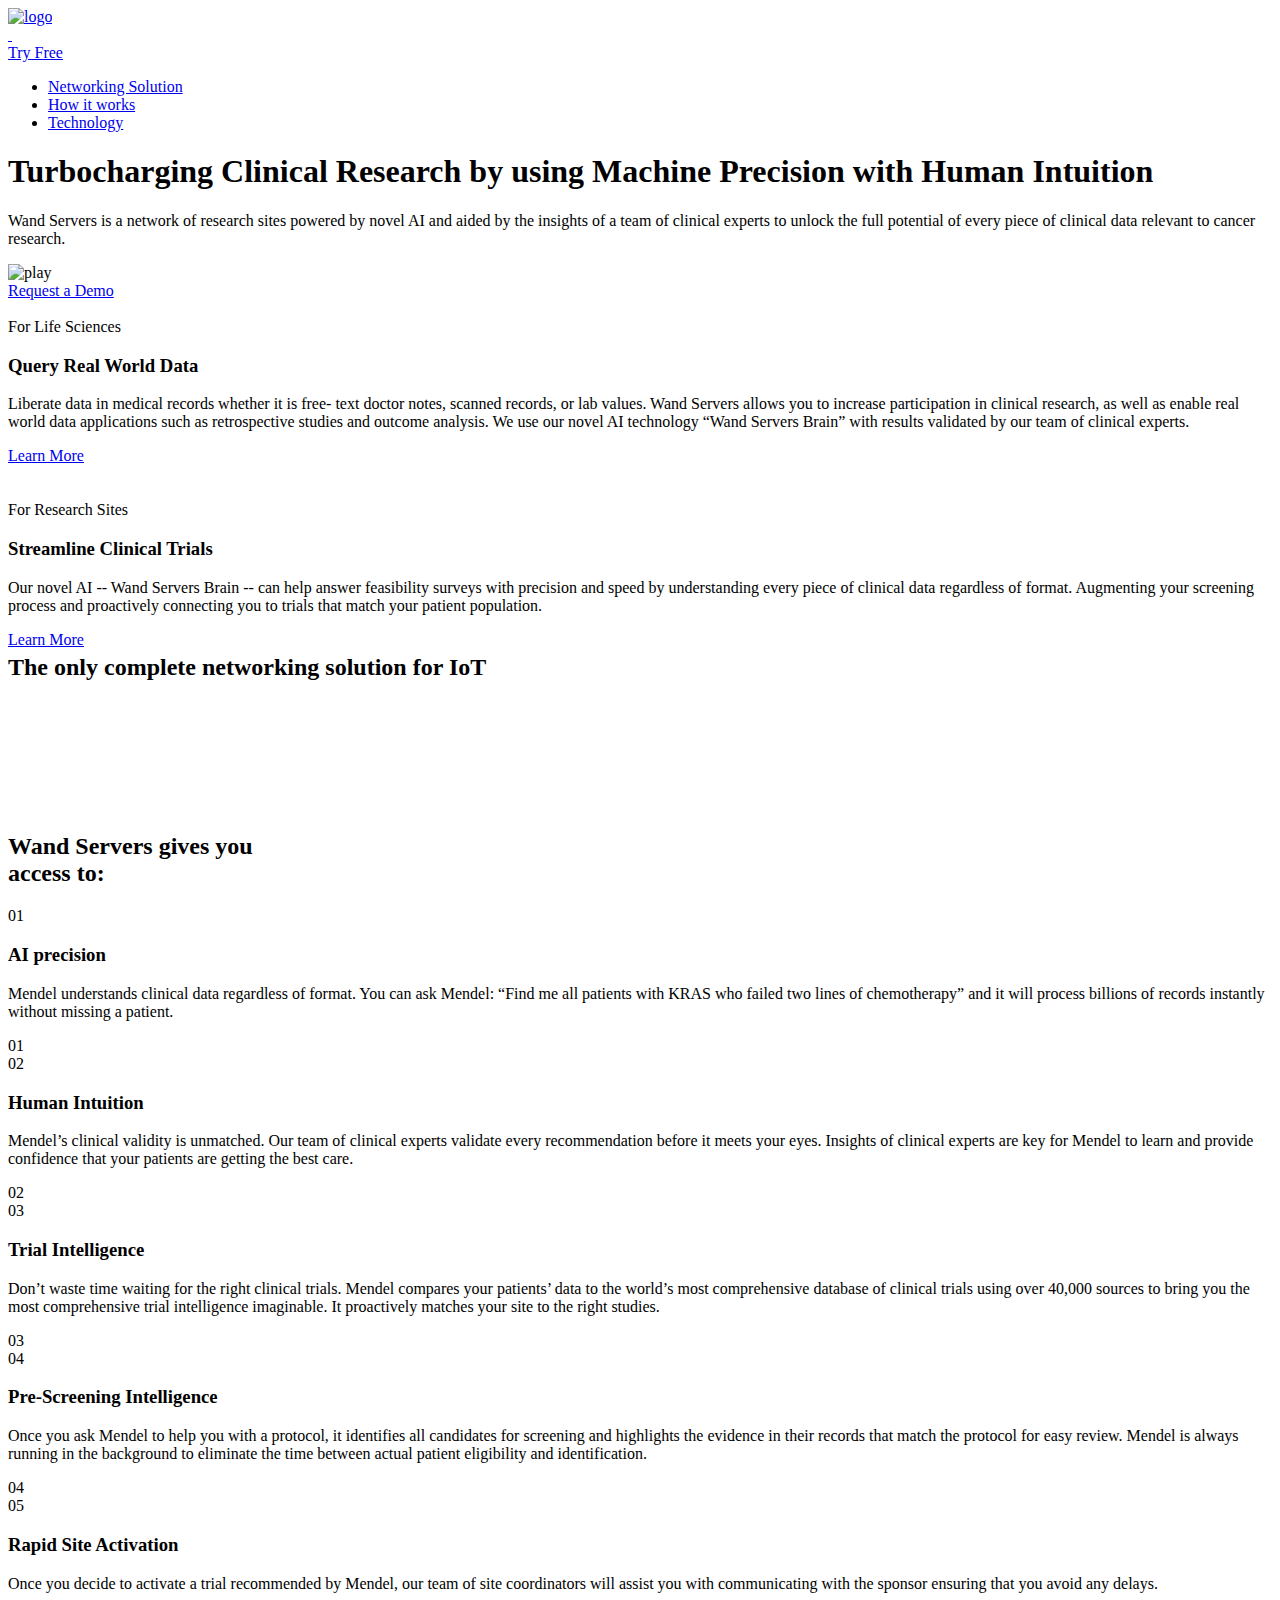
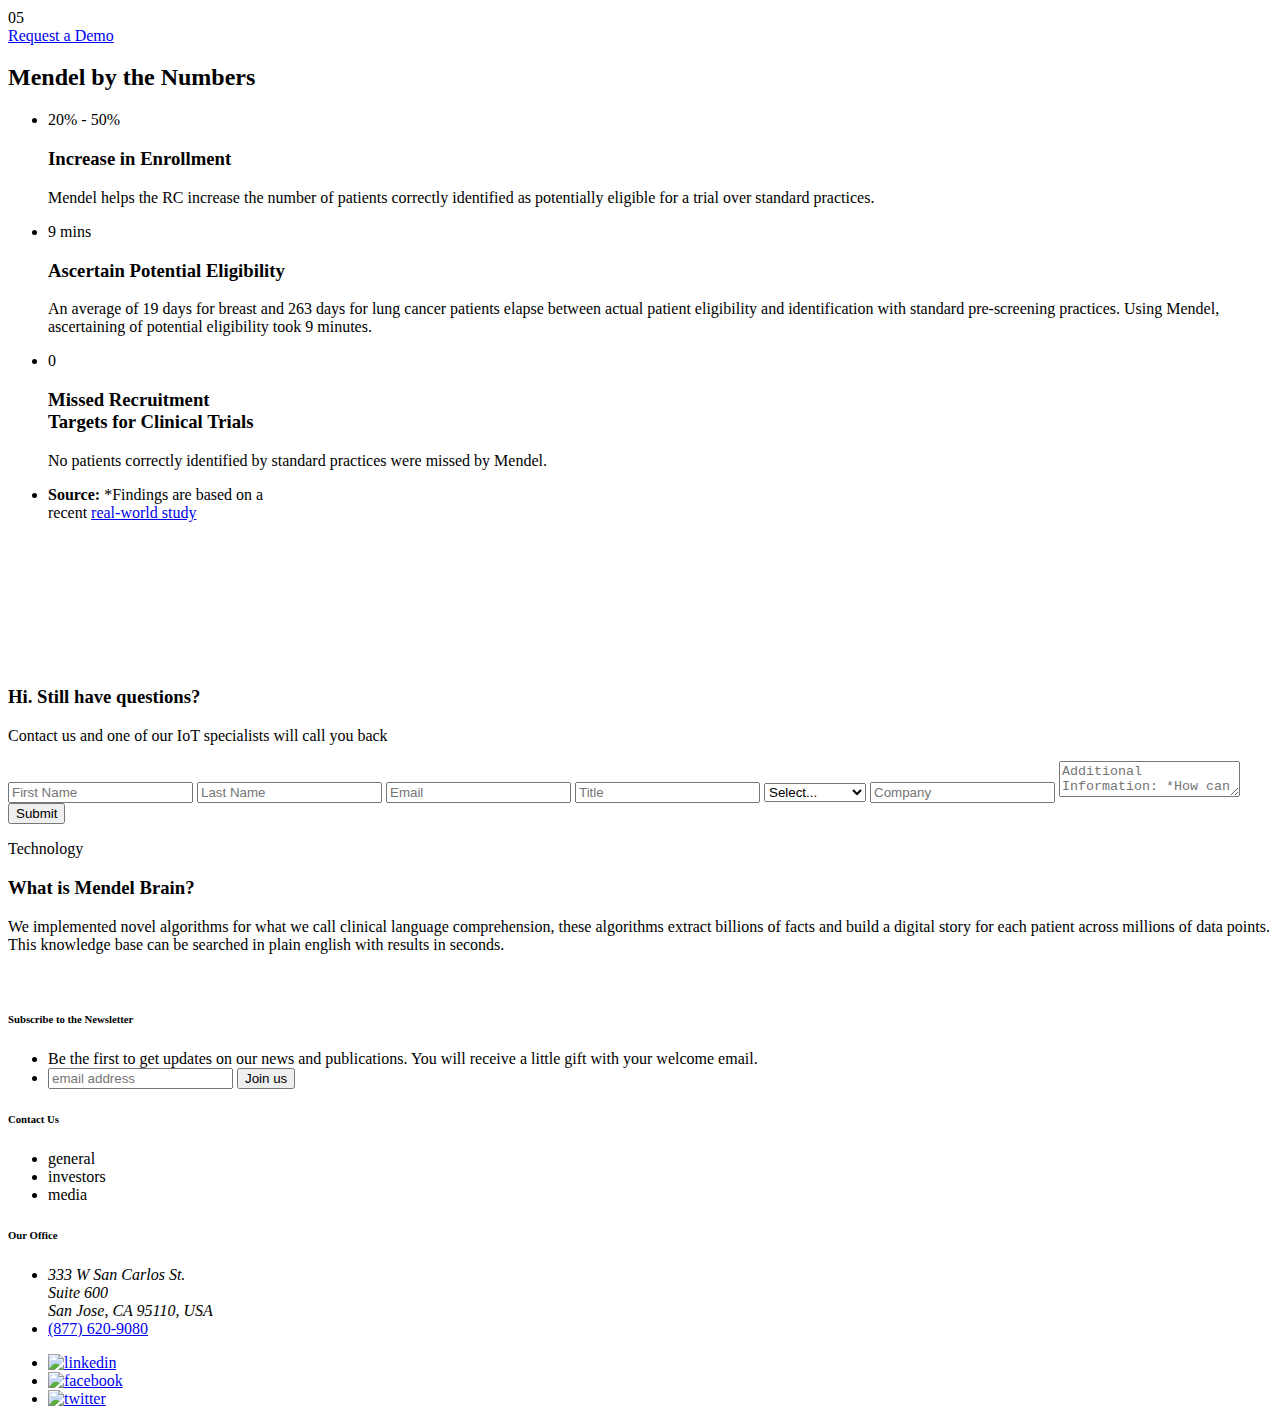
==== public/index.html @ 778eaff3 "add middle banner section:" ====
<!DOCTYPE html>
<html lang="en">

<head>
    <meta charset="utf-8" />
    <title>Wand Servers</title>
    <meta name="description" content="Wand Servers" />

    <meta name="twitter:card" content="Wand Servers">
    <meta name="twitter:title" content="Wand Servers">
    <meta name="twitter:description" content="Short Wand Servers desc">
    <meta name="twitter:image" content="assets/images/logo.png">

    <meta property="og:title" content="Wand Servers" />
    <meta property="og:url" content="index.html" />
    <meta property="og:image" content="assets/images/logo.png" />
    <meta property="og:description" content="Short Wand Servers desc" />
    <meta property="og:site_name" content="Wand Servers" />
    <link rel="shortcut icon" type="image/x-icon" href="logo.png" />
    <meta name="viewport" content="width=device-width, initial-scale=1" />
    <link
        href="https://fonts.googleapis.com/css?family=Barlow+Condensed:500|Barlow+Semi+Condensed:200,200i,400,800,800i|Barlow:100,200,200i,400,500,600,700,700i,900|Roboto+Mono:300,500,700"
        rel="stylesheet">
    <link rel="stylesheet" href="https://cdnjs.cloudflare.com/ajax/libs/fancybox/3.3.5/jquery.fancybox.min.css" />
    <link rel="stylesheet" type="text/css" href="assets/css/main.css" media="screen" />

</head>

<body>
    <div id="wrapper">

        <header class="header sticky-mobile">
            <div class="container clearfix">
                <a href="index.html" class="logo"> <img src="assets/images/logo.png" alt="logo" /> </a>
                <nav class="navigation">
                    <a href="javascript:;" class="menu-toggler"><i class="icon-toggler">&nbsp;</i></a>
                    <div class="join-wrap">
                        <a href="#contact" class="join-btn">Try Free</a>
                    </div>
                    <ul class="menu">
                        <li class="submenu">
                            <a href="#networking">Networking Solution</a>
                        </li>
                        <li>
                            <a href="#howitworks">How it works</a>
                        </li>
                        <li>
                            <a href="#technology">Technology</a>
                        </li>
                    </ul>
                </nav>
            </div>
        </header>


        <div class="content">

            <section class="banner">
                <div class="container">
                    <h1 class="hero-text">Turbocharging Clinical Research by using <strong>Machine Precision</strong>
                        with
                        <span>Human Intuition</span>
                    </h1>
                    <p>
                        Wand Servers is a network of research sites powered by novel AI and
                        aided by the insights of a team of clinical experts to unlock the full potential of every
                        piece of clinical data relevant to cancer research.
                    </p>
                    <div class="play-btn">
                        <div data-fancybox href="https://www.youtube.com/watch?v=o2cW7lWtp6w" class="play-rip"
                            data-filename="assets/js/jk.json">
                            <div class="file_preview_overlay show overlay_white">
                                <div id="show_preview_here" class="temp_preview">
                                    <img src="assets/images/play1.svg" alt="play" class="play-img" />
                                </div>
                            </div>
                        </div>
                        <div class="btn-wrap">

                            <link href="https://assets.calendly.com/assets/external/widget.css" rel="stylesheet">
                            <script src="https://assets.calendly.com/assets/external/widget.js"
                                type="44cb1e7f4cbbc1f695d0b8cc-text/javascript"></script>
                            <a href="#"
                                onclick="if (!window.__cfRLUnblockHandlers) return false; Calendly.showPopupWidget('https://calendly.com/salesWand Servers/60min');return false;"
                                class="btn-primary" data-cf-modified-44cb1e7f4cbbc1f695d0b8cc-="">Request a Demo</a>


                        </div>
                    </div>
                </div>
            </section>







            <section class="exchange">
                <div class="container">

                    <div class="exchange-row">
                        <div class="macbook">
                            <img class="show-desktop" src="assets/images/mac-lg.png" alt="" />
                            <img class="hide-desktop" src="assets/images/mac-mb.png" alt="" />









                        </div>
                        <div class="exchange-info">
                            <span class="tiny-heading">For Life Sciences</span>
                            <h3>Query Real World Data</h3>
                            <p>
                                Liberate data in medical records whether it is free-
                                text doctor notes, scanned records, or lab values.
                                Wand Servers allows you to increase participation in clinical
                                research, as well as enable real world data applications
                                such as retrospective studies and outcome analysis. We
                                use our novel AI technology “Wand Servers Brain” with
                                results validated by our team of clinical experts.
                            </p>
                            <div class="btn-wrap">
                                <a class="btn-primary" href="life_sciences.html">Learn More</a>
                            </div>
                        </div>
                    </div>
                    <div class="exchange-reverse">
                        <div class="macbook">
                            <img src="assets/images/mac-lg2.png" alt="" />
                            <div class="graph-wrap">
                                <img src="assets/images/graph-img.png" alt="" />
                            </div>
                        </div>
                        <div class="exchange-info">
                            <span class="tiny-heading">For Research Sites</span>
                            <h3>Streamline Clinical Trials</h3>
                            <p>
                                Our novel AI -- Wand Servers Brain -- can help answer feasibility
                                surveys with precision and speed by understanding every
                                piece of clinical data regardless of format. Augmenting
                                your screening process and proactively connecting you to trials
                                that match your patient population.
                            </p>
                            <div class="btn-wrap">
                                <a class="btn-primary" href="sites.html">Learn More</a>
                            </div>
                        </div>
                    </div>
                </div>
            </section>

            <section class="network-sec" style="margin-top: -15px;">
                <div class="container">
                    <h2>The only <strong>complete networking solution</strong> for IoT</h2>
                </div>
            </section>

            <section id="networking" class="mendal-analysis" style="padding-top: 113px;">
                <div class="container">
                    <h2><strong>Wand Servers</strong> gives you
                        <br />
                        access to:</h2>
                    <div class="analysis-row">
                        <div class="analysis-text">
                            <span class="tiny-heading">01</span>
                            <h3>AI precision</h3>
                            <p>
                                Mendel understands clinical data regardless of format.
                                You can ask Mendel: “Find me all patients with KRAS who
                                failed two lines of chemotherapy” and it will process billions of
                                records instantly without missing a patient.
                            </p>
                        </div>
                        <div class="analysis-img">
                            <span class="analysis-count">01</span>
                            <img src="assets/images/real-data.png" alt="" />

                        </div>
                    </div>
                    <div class="analysis-reverse">
                        <div class="analysis-text">
                            <span class="tiny-heading">02</span>
                            <h3>Human Intuition</h3>
                            <p>
                                Mendel’s clinical validity is unmatched. Our team
                                of clinical experts validate every recommendation before
                                it meets your eyes. Insights of clinical experts are key for
                                Mendel to learn and provide confidence that your
                                patients are getting the best care.
                            </p>
                        </div>
                        <div class="analysis-img">
                            <span class="analysis-count">02</span>
                            <img src="assets/images/site.png" alt="" />

                        </div>
                    </div>
                    <div class="analysis-info">
                        <div class="analysis-text">
                            <span class="tiny-heading">03</span>
                            <h3>Trial Intelligence</h3>
                            <p>
                                Don’t waste time waiting for the right clinical trials.
                                Mendel compares your patients’ data to the world’s most
                                comprehensive database of clinical trials using over 40,000
                                sources to bring you the most comprehensive trial intelligence
                                imaginable. It proactively matches your site to the right studies.
                            </p>
                        </div>
                        <div class="analysis-img">
                            <span class="analysis-count">03</span>
                            <img src="assets/images/bulb.png" alt="" />
                        </div>
                    </div>
                    <div class="analysis-patients">
                        <div class="analysis-text">
                            <span class="tiny-heading">04</span>
                            <h3>Pre-Screening Intelligence</h3>
                            <p>
                                Once you ask Mendel to help you with a protocol, it
                                identifies all candidates for screening and highlights
                                the evidence in their records that match the protocol for
                                easy review. Mendel is always running in the background
                                to eliminate the time between actual patient
                                eligibility and identification.
                            </p>
                        </div>
                        <div class="analysis-img">
                            <span class="analysis-count">04</span>
                            <img src="assets/images/eye.png" alt="" />
                        </div>
                    </div>
                    <div class="analysis-activation">
                        <div class="analysis-text">
                            <span class="tiny-heading">05</span>
                            <h3>Rapid Site Activation</h3>
                            <p>
                                Once you decide to activate a trial recommended by
                                Mendel, our team of site coordinators will assist
                                you with communicating with the sponsor ensuring
                                that you avoid any delays.
                            </p>
                        </div>
                        <div class="analysis-img">
                            <span class="analysis-count">05</span>
                            <img src="assets/images/key.png" alt="" />
                        </div>
                    </div>
                    <div class="btn-wrap">

                        <link href="https://assets.calendly.com/assets/external/widget.css" rel="stylesheet">
                        <script src="https://assets.calendly.com/assets/external/widget.js"
                            type="2dae17ff84f6c60053dab329-text/javascript"></script>
                        <a href="#"
                            onclick="if (!window.__cfRLUnblockHandlers) return false; Calendly.showPopupWidget('https://calendly.com/salesmendel/60min');return false;"
                            class="btn-primary" data-cf-modified-2dae17ff84f6c60053dab329-="">Request a Demo</a>


                    </div>
                </div>
            </section>


            <section id="howitworks" class="mendal-number">
                <div class="container">
                    <h2>Mendel by the <strong>Numbers</strong></h2>
                    <ul>
                        <li>
                            <span class="tiny-heading">20% - 50%</span>
                            <h3>Increase in Enrollment</h3>
                            <p>
                                Mendel helps the RC increase the number of patients
                                correctly identified as potentially eligible for a
                                trial over standard practices.
                            </p>
                        </li>
                        <li>
                            <span class="tiny-heading">9 mins</span>
                            <h3>Ascertain Potential Eligibility</h3>
                            <p>
                                An average of 19 days for breast and 263 days for
                                lung cancer patients elapse between actual patient
                                eligibility and identification with standard
                                pre-screening practices. Using Mendel, ascertaining
                                of potential eligibility took 9 minutes.
                            </p>
                        </li>
                        <li>
                            <span class="tiny-heading">0</span>
                            <h3>Missed Recruitment
                                <br />
                                Targets for Clinical Trials</h3>
                            <p>
                                No patients correctly identified by
                                standard practices were missed by Mendel.
                            </p>
                        </li>
                        <li>
                            <p>
                                <strong>Source: </strong> *Findings are based on a
                                <br />
                                recent
                                <a data-fancybox href="javascript:;" data-src="#salesForm" data-pop-type="rws">

                                    real-world study
                                </a>
                            </p>
                        </li>
                    </ul>
                </div>
            </section>


            <section id="contact" class="tell-more-form" style="padding-top: 130px;">
                <div class="arrow expand"></div>
                <div class="container">
                    <div class="col">
                        <h3>
                            Hi. Still have questions?
                        </h3>
                        <p>
                            Contact us and one of our IoT specialists will call you back
                        </p>
                    </div>
                    <div class="col">
                        <form id="letUsForm"
                            action="https://webto.salesforce.com/servlet/servlet.WebToLead?encoding=UTF-8"
                            method="POST">
                            <input type=hidden name="oid" value="00Df2000001NHUX" />
                            <input type="hidden" name="00Nf200000CgfpI" id="00Nf200000CgfpI" value="Inquiry" />
                            <input type="hidden" name="00Nf2000003DYIZ" id="00Nf2000003DYIZ" />
                            <input type="hidden" name="00Nf2000003DaaK" id="00Nf2000003DaaK" />

                            <input name="first_name" id="first_name" type="text" placeholder="First Name">
                            <input name="last_name" id="last_name" type="text" placeholder="Last Name">
                            <input name="email" id="email" type="let_email" placeholder="Email">
                            <input name="title" id="title" type="text" placeholder="Title" />

                            <select name="00Nf2000003DYIZ" id="00Nf2000003DYIZ">
                                <option value="" disabled="" selected="">
                                    Select...
                                </option>
                                <option value="Provider">
                                    Provider
                                </option>
                                <option value="Life Sciences">Life Sciences
                                </option>
                            </select>
                            <input id="company" name="company" type="text" placeholder="Company" />
                            <textarea id="00Nf2000003DmE1" name="00Nf2000003DmE1"
                                placeholder="Additional Information: *How can we help?"></textarea>
                            <input id="letMoreSubmit" type="submit" value="Submit">
                            <p id="let-form-messages"></p>
                        </form>
                    </div>
                </div>
            </section>


            <section id="technology" class="mendal-brain">
                <div class="container clearfix">
                    <div class="brain-intro">
                        <span class="tiny-heading">Technology</span>
                        <h3>What is Mendel Brain?</h3>
                        <p>
                            We implemented novel algorithms for what we call clinical language comprehension, these
                            algorithms extract billions of facts and build a digital story for each patient across
                            millions
                            of data points. This knowledge base can be searched in plain english with results in
                            seconds.
                        </p>
                    </div>
                    <div class="brain-img">
                        <figure>
                            <img src="assets/images/brain-lady.svg" alt="" />
                        </figure>

                    </div>
                </div>
            </section>


        </div>


        <footer id="footer" class="footer">


            <div class="footer-wrap">
                <div class="container">

                    <div class=" footer-content hcard">
                        <div class="footer-info">
                            <div class="news-wrap">
                                <h6>Subscribe to the Newsletter</h6>
                                <ul>
                                    <li>
                                        <span>
                                            Be the first to get updates on our news and publications.
                                            You will receive a little gift with your welcome email.
                                        </span>
                                    </li>
                                    <li>
                                        <form
                                            action="https://Wand Servers.us19.list-manage.com/subscribe/post?u=e7bfce27c58794de83f683dfb&amp;id=2130d02198"
                                            method="post" id="mc-embedded-subscribe-form"
                                            name="mc-embedded-subscribe-form" target="_blank" novalidate>
                                            <input type="email" value="" name="EMAIL" class="email" id="mce-EMAIL"
                                                placeholder="email address" required>

                                            <input type="hidden" name="b_e7bfce27c58794de83f683dfb_2130d02198"
                                                tabindex="-1" value="">
                                            <input type="submit" value="Join us" name="subscribe"
                                                id="mc-embedded-subscribe" class="button">
                                        </form>

                                    </li>
                                </ul>
                            </div>



                            <div class="contact-wrap">
                                <h6>Contact Us</h6>
                                <ul>
                                    <li>
                                        <span>general</span><a class="email" href="mailto:"></a>
                                    </li>
                                    <li>
                                        <span>investors</span><a class="email" href="mailto:"></a>
                                    </li>
                                    <li>
                                        <span>media</span><a class="email" href="mailto:"></a>
                                    </li>
                                </ul>
                            </div>
                        </div>

                        <div class="office-wrap">
                            <div class="office-cont">
                                <h6>Our Office</h6>
                                <ul>
                                    <li>
                                        <address class="adr">
                                            333 W San Carlos St.<br /> Suite 600
                                            <br />
                                            San Jose, CA 95110, USA
                                        </address>
                                    </li>
                                    <li>
                                        <a class="tel" href="tel:8776209080">(877) 620-9080</a>
                                    </li>
                                </ul>
                            </div>
                            <ul class="social-icons">
                                <li>
                                    <a target="_blank" href="https://www.linkedin.com/company/Wand Servers-health/">
                                        <img src="assets/images/linkedin.svg" alt="linkedin" />
                                    </a>
                                </li>
                                <li>
                                    <a target="_blank" href="https://www.facebook.com/Wand Serversai/">
                                        <img src="assets/images/fb.svg" alt="facebook" />
                                    </a>
                                </li>
                                <li>
                                    <a target="_blank" href="https://twitter.com/Wand Servers_ai_">
                                        <img src="assets/images/twitter.svg" alt="twitter" />
                                    </a>
                                </li>
                            </ul>
                        </div>
                    </div>
                </div>
            </div>
        </footer>

    </div>

    <script data-cfasync="false" src="cdn-cgi/scripts/5c5dd728/cloudflare-static/email-decode.min.js"></script>
    <script type="44cb1e7f4cbbc1f695d0b8cc-text/javascript">
        function setRadioVal() {
            if (document.getElementById('rdo1').checked) {
                document.getElementById('00Nf2000003DYIZ').value = document.getElementById('rdo1').value;
            } else if (document.getElementById('rdo2').checked) {
                document.getElementById('00Nf2000003DYIZ').value = document.getElementById('rdo2').value;
            }


            if (document.getElementById('rdo3').checked) {
                document.getElementById('00Nf2000003DaaK').value = document.getElementById('rdo3').value;
            } else if (document.getElementById('rdo4').checked) {
                document.getElementById('00Nf2000003DaaK').value = document.getElementById('rdo4').value;
            } else if (document.getElementById('rdo5').checked) {
                document.getElementById('00Nf2000003DaaK').value = document.getElementById('rdo5').value;
            } else if (document.getElementById('rdo6').checked) {
                document.getElementById('00Nf2000003DaaK').value = document.getElementById('rdo6').value;
            }
        }
        setRadioVal();
    </script>
    <script src="https://ajax.googleapis.com/ajax/libs/jquery/1.12.4/jquery.min.js"
        type="44cb1e7f4cbbc1f695d0b8cc-text/javascript"></script>
    <script src="assets/js/slick.min.js" type="44cb1e7f4cbbc1f695d0b8cc-text/javascript"></script>
    <script src="assets/js/lotto.js" type="44cb1e7f4cbbc1f695d0b8cc-text/javascript"></script>
    <script src="assets/js/ripple.js" type="44cb1e7f4cbbc1f695d0b8cc-text/javascript"></script>
    <script src="assets/js/sticky.js" type="44cb1e7f4cbbc1f695d0b8cc-text/javascript"></script>
    <script src="assets/js/site.js" type="44cb1e7f4cbbc1f695d0b8cc-text/javascript"></script>
    <script src="https://cdnjs.cloudflare.com/ajax/libs/fancybox/3.3.5/jquery.fancybox.min.js"
        type="44cb1e7f4cbbc1f695d0b8cc-text/javascript"></script>
    <script src="https://ajax.cloudflare.com/cdn-cgi/scripts/7089c43e/cloudflare-static/rocket-loader.min.js"
        data-cf-settings="44cb1e7f4cbbc1f695d0b8cc-|49" defer=""></script>
</body>


</html>
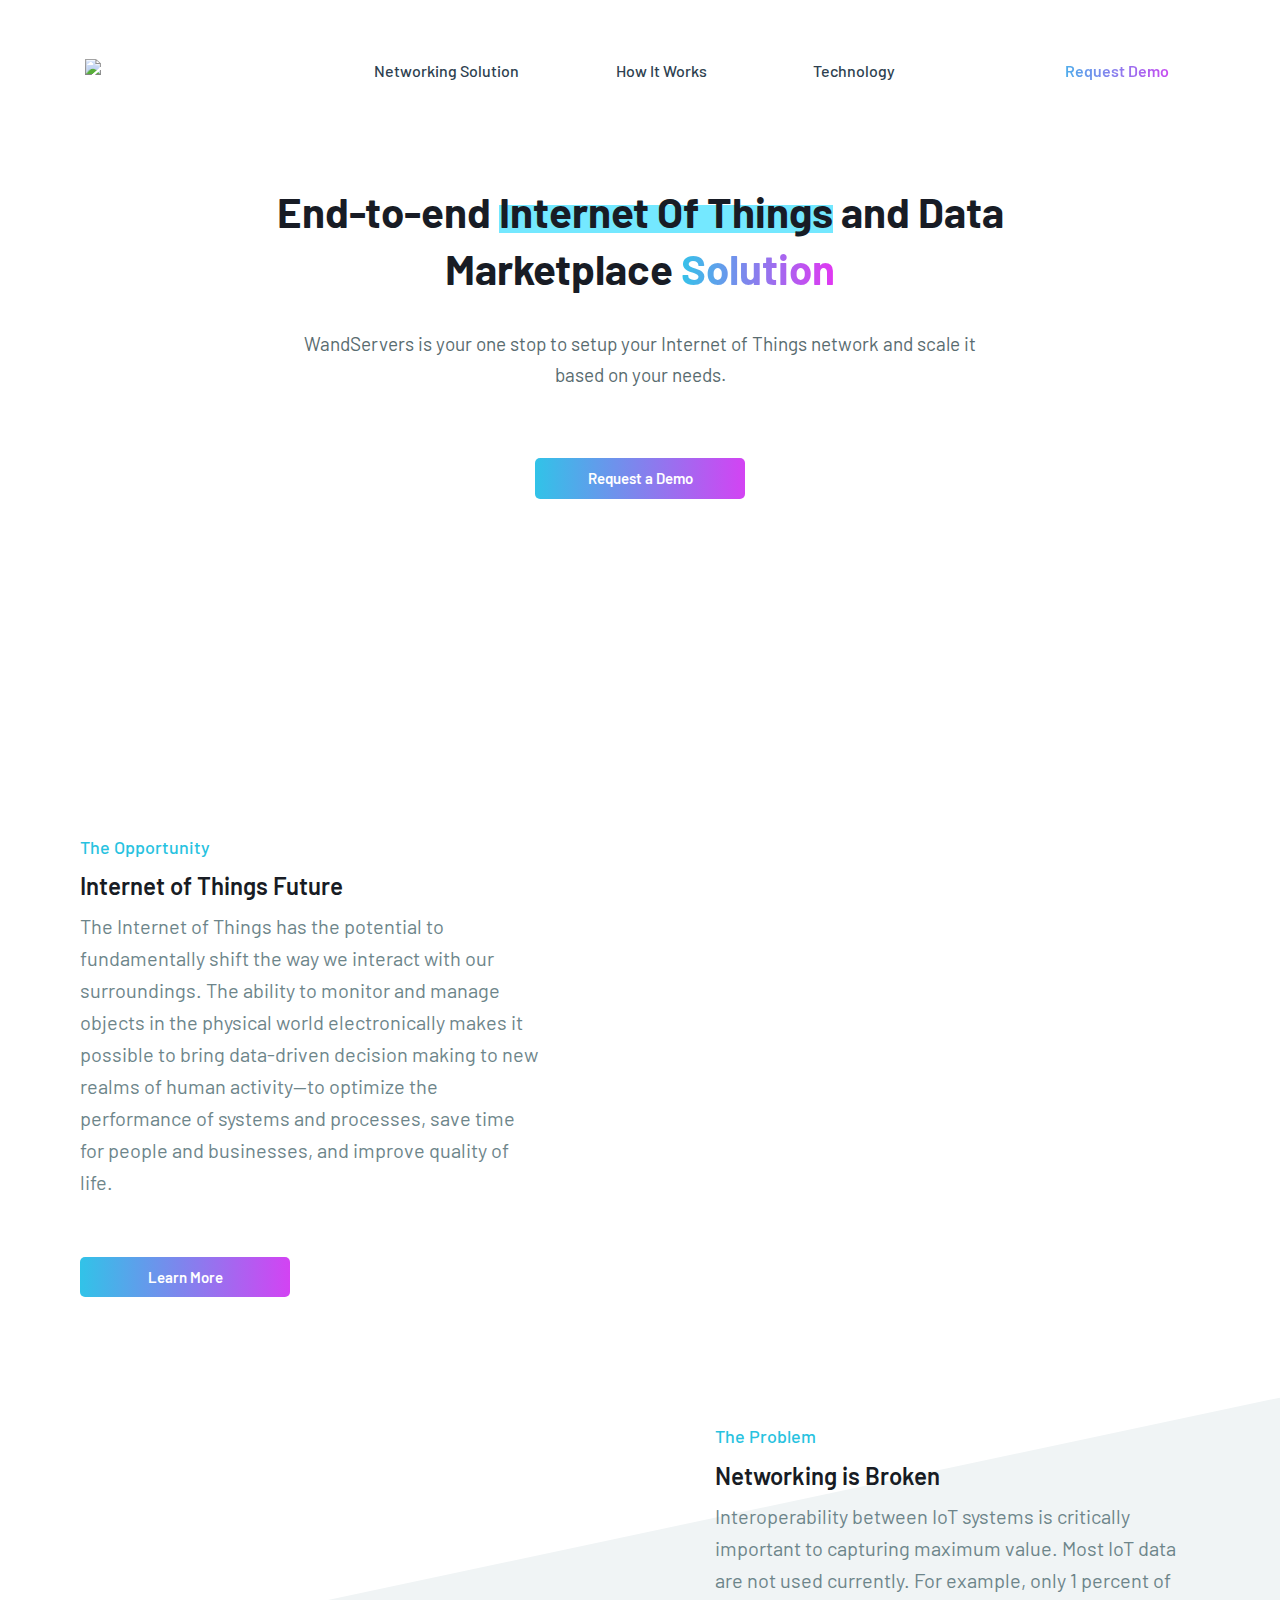
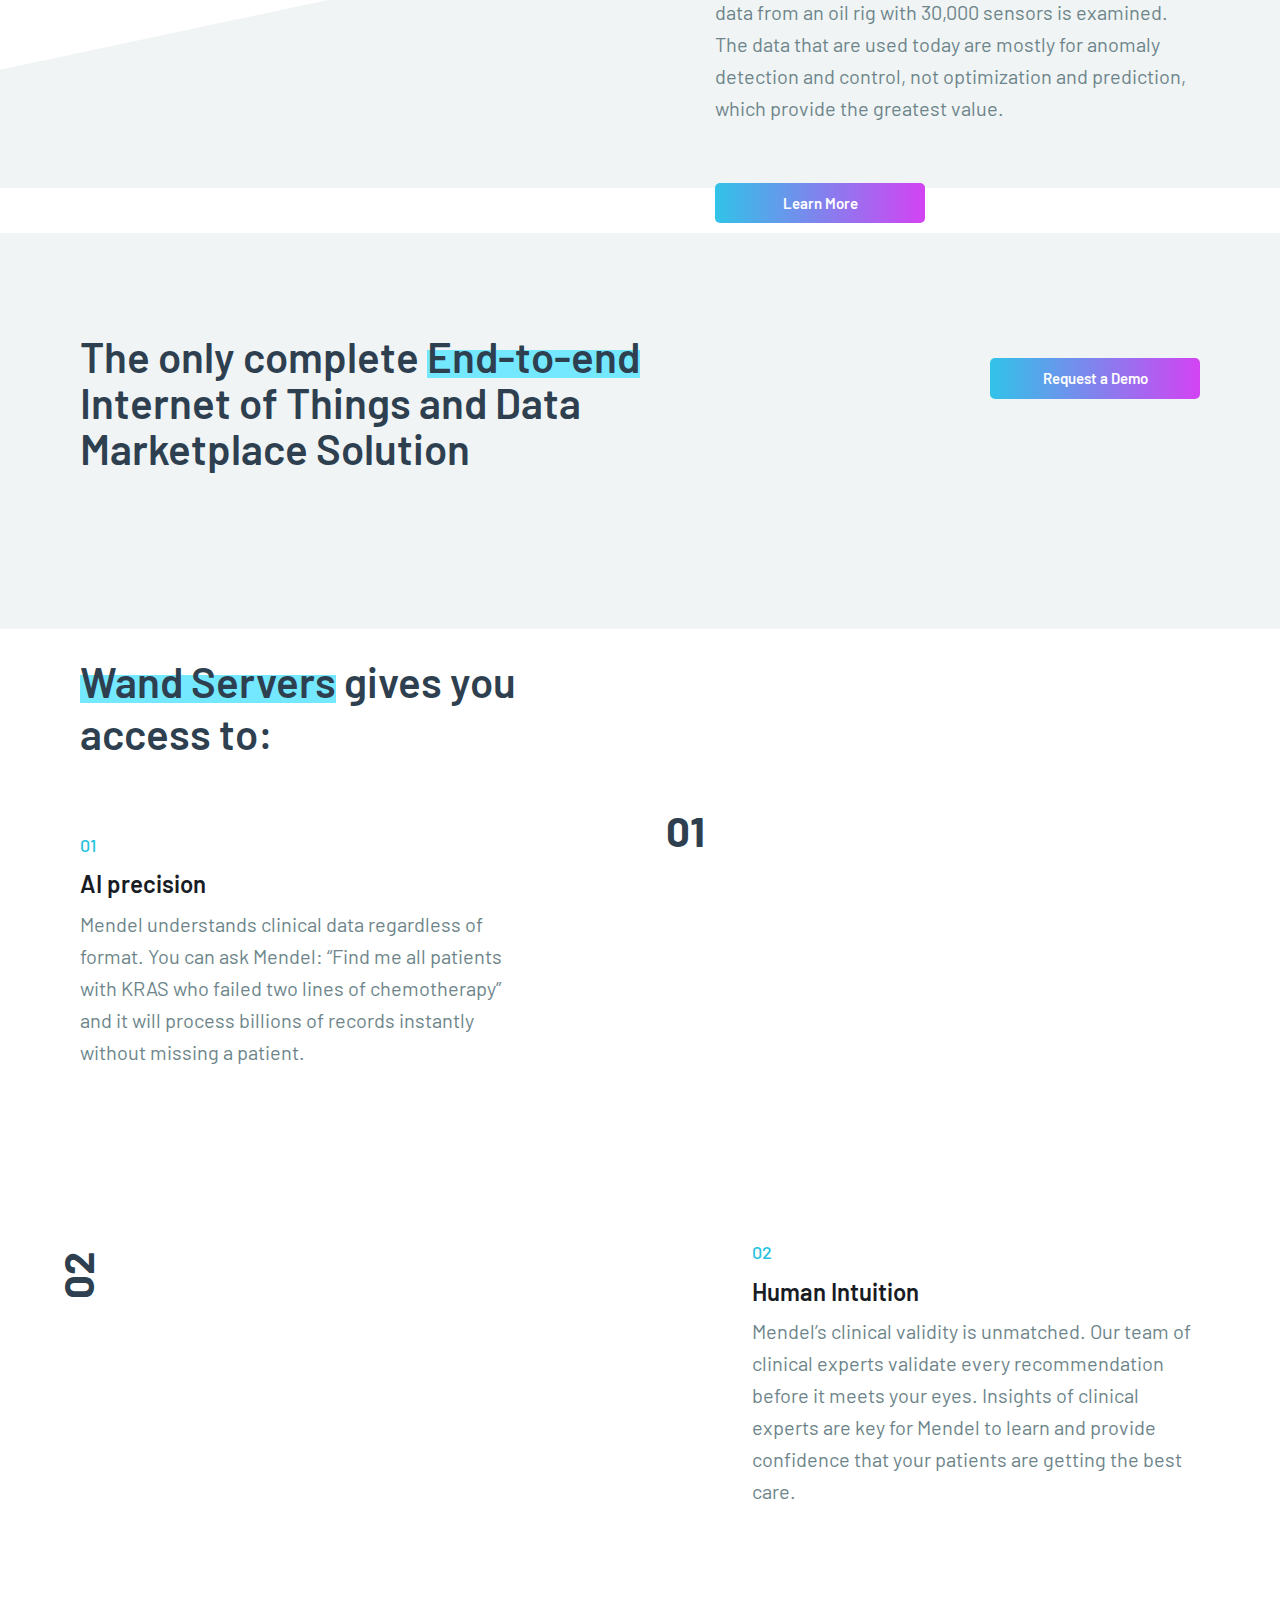
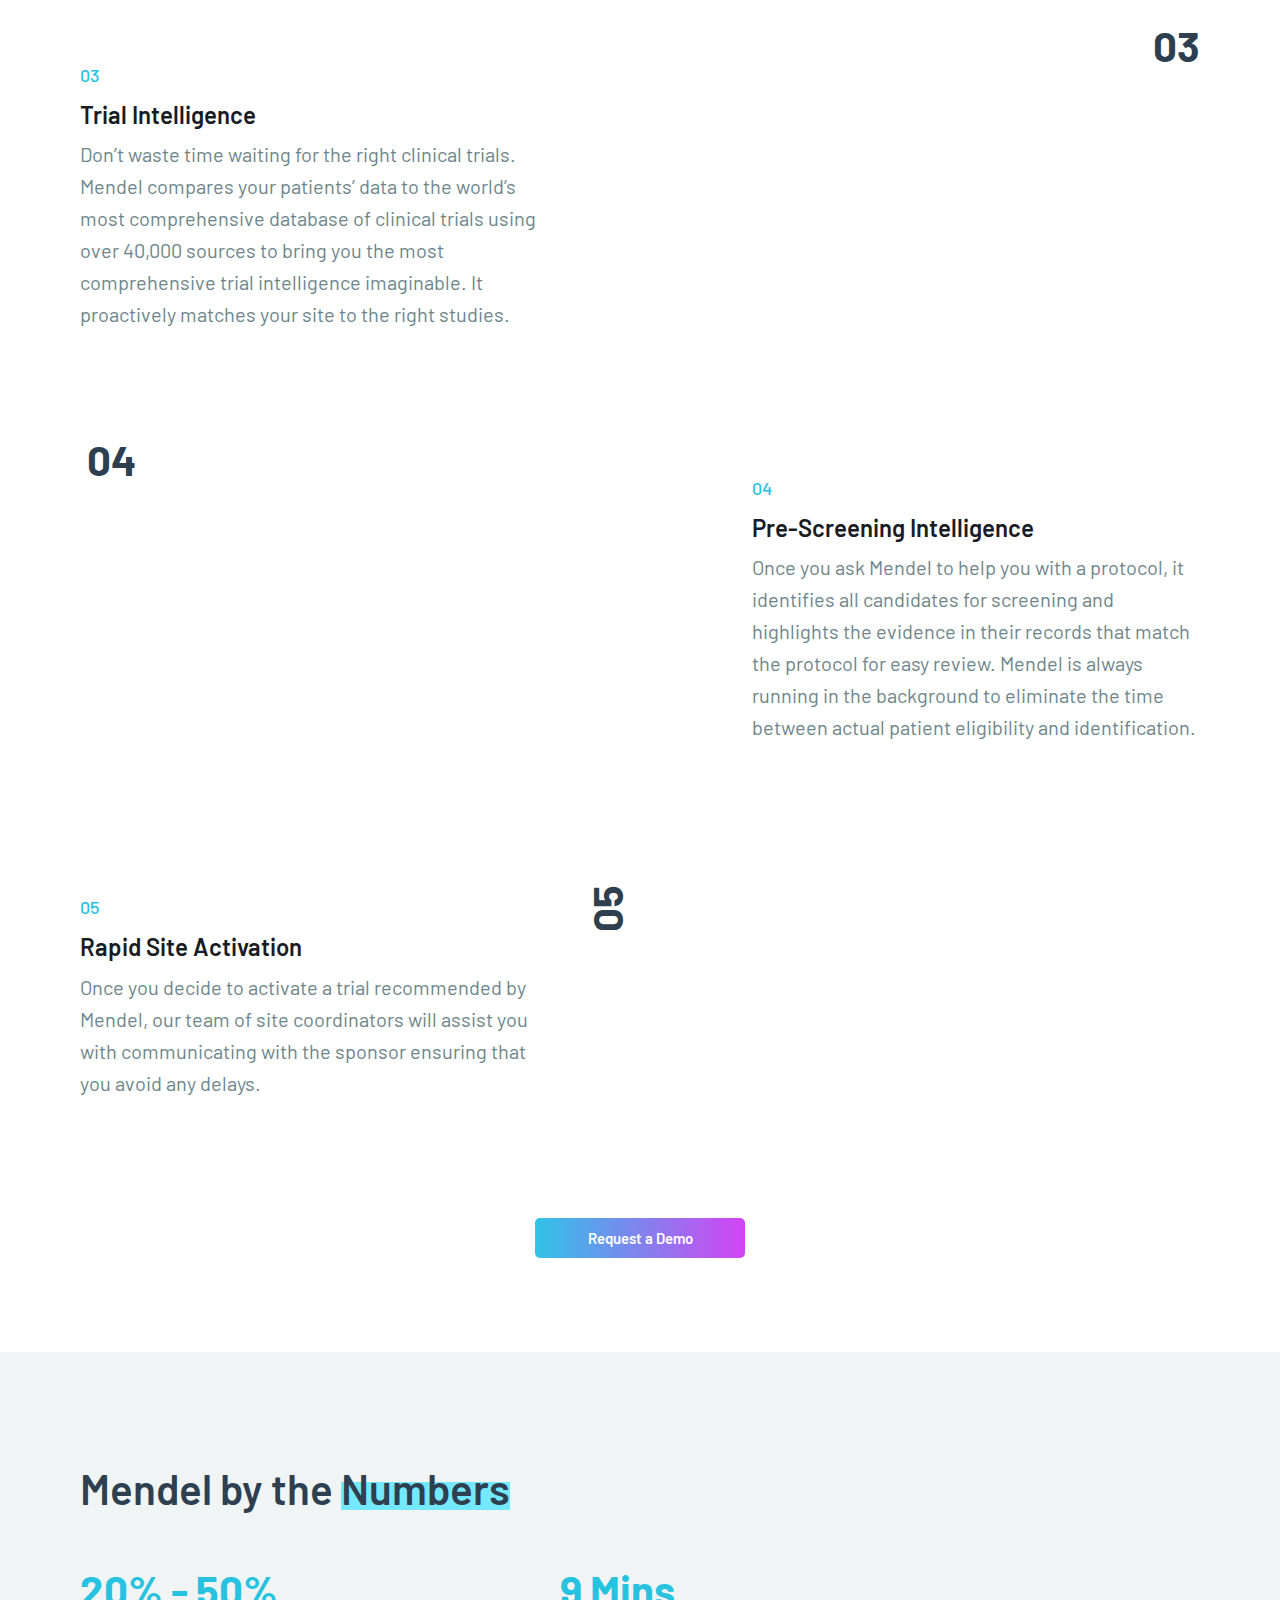
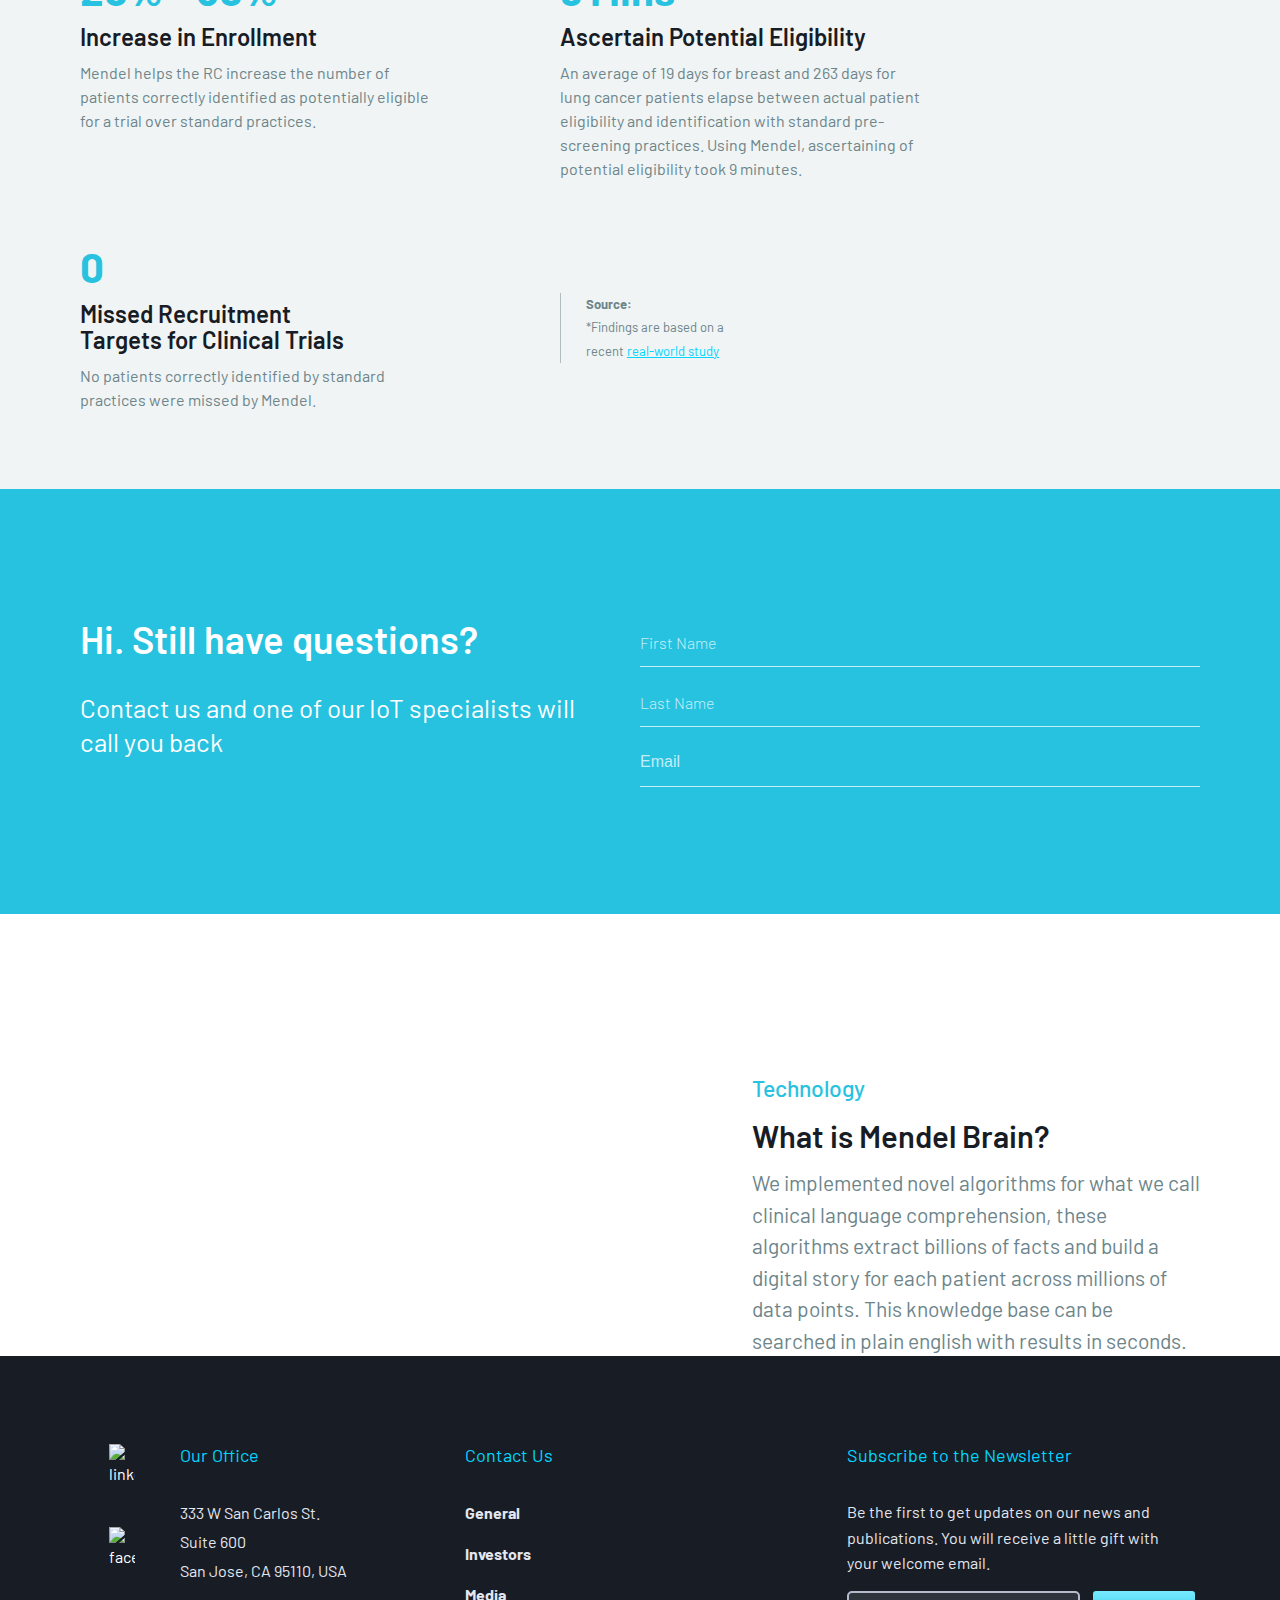
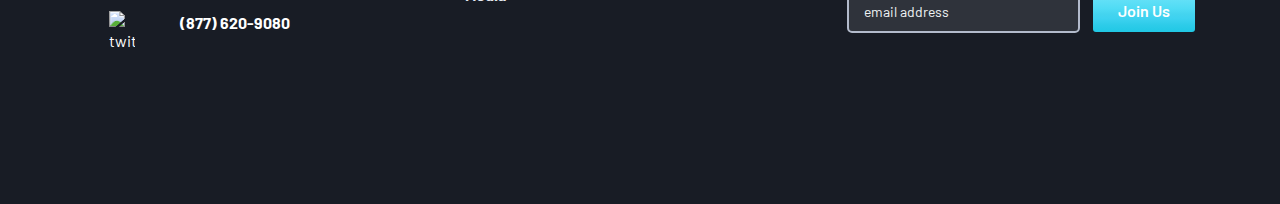
==== commit 89d0efc2: "add more content" ====
--- a/public/index.html
+++ b/public/index.html
@@ -35,7 +35,7 @@
                 <nav class="navigation">
                     <a href="javascript:;" class="menu-toggler"><i class="icon-toggler">&nbsp;</i></a>
                     <div class="join-wrap">
-                        <a href="#contact" class="join-btn">Try Free</a>
+                        <a href="#contact" class="join-btn">Request Demo</a>
                     </div>
                     <ul class="menu">
                         <li class="submenu">
@@ -57,43 +57,24 @@
 
             <section class="banner">
                 <div class="container">
-                    <h1 class="hero-text">Turbocharging Clinical Research by using <strong>Machine Precision</strong>
-                        with
-                        <span>Human Intuition</span>
+                    <h1 class="hero-text">
+                        End-to-end <strong>Internet of Things</strong> and Data Marketplace
+                        <span>Solution</span>
                     </h1>
                     <p>
-                        Wand Servers is a network of research sites powered by novel AI and
-                        aided by the insights of a team of clinical experts to unlock the full potential of every
-                        piece of clinical data relevant to cancer research.
+                        WandServers is your one stop to setup your Internet of Things network and scale it based on your
+                        needs.
                     </p>
                     <div class="play-btn">
-                        <div data-fancybox href="https://www.youtube.com/watch?v=o2cW7lWtp6w" class="play-rip"
-                            data-filename="assets/js/jk.json">
-                            <div class="file_preview_overlay show overlay_white">
-                                <div id="show_preview_here" class="temp_preview">
-                                    <img src="assets/images/play1.svg" alt="play" class="play-img" />
-                                </div>
-                            </div>
-                        </div>
                         <div class="btn-wrap">
 
-                            <link href="https://assets.calendly.com/assets/external/widget.css" rel="stylesheet">
-                            <script src="https://assets.calendly.com/assets/external/widget.js"
-                                type="44cb1e7f4cbbc1f695d0b8cc-text/javascript"></script>
-                            <a href="#"
-                                onclick="if (!window.__cfRLUnblockHandlers) return false; Calendly.showPopupWidget('https://calendly.com/salesWand Servers/60min');return false;"
-                                class="btn-primary" data-cf-modified-44cb1e7f4cbbc1f695d0b8cc-="">Request a Demo</a>
-
-
-                        </div>
-                    </div>
-                </div>
-            </section>
-
-
-
-
-
+                            <a href="#contact" class="btn-primary">Request a Demo</a>
+
+
+                        </div>
+                    </div>
+                </div>
+            </section>
 
 
             <section class="exchange">
@@ -104,60 +85,58 @@
                             <img class="show-desktop" src="assets/images/mac-lg.png" alt="" />
                             <img class="hide-desktop" src="assets/images/mac-mb.png" alt="" />
 
-
-
-
-
-
-
-
-
                         </div>
                         <div class="exchange-info">
-                            <span class="tiny-heading">For Life Sciences</span>
-                            <h3>Query Real World Data</h3>
-                            <p>
-                                Liberate data in medical records whether it is free-
-                                text doctor notes, scanned records, or lab values.
-                                Wand Servers allows you to increase participation in clinical
-                                research, as well as enable real world data applications
-                                such as retrospective studies and outcome analysis. We
-                                use our novel AI technology “Wand Servers Brain” with
-                                results validated by our team of clinical experts.
+                            <span class="tiny-heading">The Opportunity</span>
+                            <h3>Internet of Things Future</h3>
+                            <p>
+                                The Internet of Things has the potential to fundamentally shift the way we interact with
+                                our surroundings. The ability to monitor and manage objects in the physical world
+                                electronically makes it possible to bring data-driven decision making to new realms of
+                                human activity—to optimize the performance of systems and processes, save time for
+                                people and businesses, and improve quality of life.
+
                             </p>
                             <div class="btn-wrap">
-                                <a class="btn-primary" href="life_sciences.html">Learn More</a>
+                                <a class="btn-primary" href="#networking">Learn More</a>
                             </div>
                         </div>
                     </div>
                     <div class="exchange-reverse">
                         <div class="macbook">
                             <img src="assets/images/mac-lg2.png" alt="" />
-                            <div class="graph-wrap">
-                                <img src="assets/images/graph-img.png" alt="" />
+                        </div>
+                        <div class="exchange-info">
+                            <span class="tiny-heading">The Problem</span>
+                            <h3>Networking is Broken</h3>
+                            <p>
+                                Interoperability between IoT systems is critically important to capturing maximum value.
+                                Most IoT data are not used currently. For example, only 1 percent of data from an oil
+                                rig
+                                with 30,000 sensors is examined. The data that are used today are mostly for anomaly
+                                detection and control, not optimization and prediction, which provide the greatest
+                                value.
+                            </p>
+                            <div class="btn-wrap">
+                                <a class="btn-primary" href="#networking">Learn More</a>
                             </div>
                         </div>
-                        <div class="exchange-info">
-                            <span class="tiny-heading">For Research Sites</span>
-                            <h3>Streamline Clinical Trials</h3>
-                            <p>
-                                Our novel AI -- Wand Servers Brain -- can help answer feasibility
-                                surveys with precision and speed by understanding every
-                                piece of clinical data regardless of format. Augmenting
-                                your screening process and proactively connecting you to trials
-                                that match your patient population.
-                            </p>
-                            <div class="btn-wrap">
-                                <a class="btn-primary" href="sites.html">Learn More</a>
-                            </div>
-                        </div>
                     </div>
                 </div>
             </section>
 
             <section class="network-sec" style="margin-top: -15px;">
                 <div class="container">
-                    <h2>The only <strong>complete networking solution</strong> for IoT</h2>
+                    <h2 style="width: 60%; display: inline-block;">
+                        The only complete <strong>End-to-end</strong>
+                        Internet of Things and Data
+                        Marketplace Solution </h2>
+                    <div class="btn-wrap" style="float: right;">
+
+                        <a href="#contact" class="btn-primary">Request a Demo</a>
+
+
+                    </div>
                 </div>
             </section>
 
@@ -378,7 +357,7 @@
                     </div>
                     <div class="brain-img">
                         <figure>
-                            <img src="assets/images/brain-lady.svg" alt="" />
+                            <img src="assets/images/brain-lady.png" alt="" />
                         </figure>
 
                     </div>
--- a/public/assets/css/main.css
+++ b/public/assets/css/main.css
@@ -0,0 +1,5743 @@
+/*   Import Files
+ ===============================================*/
+
+ @import url('https://fonts.googleapis.com/css?family=IBM+Plex+Sans');
+ @import '../@ibm/plex/scss/ibm-plex.scss';
+
+ /* Slider */
+
+ .slick-slider {
+     position: relative;
+     display: block;
+     box-sizing: border-box;
+     -webkit-touch-callout: none;
+     -webkit-user-select: none;
+     -khtml-user-select: none;
+     -moz-user-select: none;
+     -ms-user-select: none;
+     user-select: none;
+     -ms-touch-action: pan-y;
+     touch-action: pan-y;
+     -webkit-tap-highlight-color: transparent;
+ }
+
+ .slick-list {
+     position: relative;
+     overflow: hidden;
+     display: block;
+     margin: 0;
+     padding: 0;
+ }
+
+ .slick-list:focus {
+     outline: none;
+ }
+
+ .slick-list.dragging {
+     cursor: pointer;
+ }
+
+ .slick-slider .slick-track,
+ .slick-slider .slick-list {
+     -webkit-transform: translate3d(0, 0, 0);
+     -moz-transform: translate3d(0, 0, 0);
+     -ms-transform: translate3d(0, 0, 0);
+     -o-transform: translate3d(0, 0, 0);
+     transform: translate3d(0, 0, 0);
+ }
+
+ .slick-track {
+     position: relative;
+     left: 0;
+     top: 0;
+     display: block;
+     margin-left: auto;
+     margin-right: auto;
+ }
+
+ .slick-track:before,
+ .slick-track:after {
+     content: "";
+     display: table;
+ }
+
+ .slick-track:after {
+     clear: both;
+ }
+
+ .slick-loading .slick-track {
+     visibility: hidden;
+ }
+
+ .slick-slide {
+     float: left;
+     height: 100%;
+     min-height: 1px;
+     display: none;
+ }
+
+ [dir="rtl"] .slick-slide {
+     float: right;
+ }
+
+ .slick-slide img {
+     display: block;
+ }
+
+ .slick-slide.slick-loading img {
+     display: none;
+ }
+
+ .slick-slide.dragging img {
+     pointer-events: none;
+ }
+
+ .slick-initialized .slick-slide {
+     display: block;
+ }
+
+ .slick-loading .slick-slide {
+     visibility: hidden;
+ }
+
+ .slick-vertical .slick-slide {
+     display: block;
+     height: auto;
+     border: 1px solid transparent;
+ }
+
+ .slick-arrow.slick-hidden {
+     display: none;
+ }
+
+ /*=============================================
+  Table Of Contents
+  1.) Eric Meyer's Reset
+  2.) Global Typography
+  2.0.1) Font Face
+  2.0.2) Global Headings
+  2.0.3) General Text Formatting
+  2.0.4) Global Link style
+  2.0.5) Global Button Styles
+  2.0.6) Global Sprite Icons and Clearfix style
+  2.0.7) Global form element
+  3.) Header Style
+  4.) Footer Style
+  ===============================================*/
+
+ /* 1.)----------------------- Eric Meyer's Reset ----------------------*/
+
+ html,
+ body,
+ div,
+ span,
+ applet,
+ object,
+ iframe,
+ h1,
+ h2,
+ h3,
+ h4,
+ h5,
+ h6,
+ p,
+ blockquote,
+ pre,
+ a,
+ abbr,
+ acronym,
+ address,
+ big,
+ cite,
+ code,
+ del,
+ dfn,
+ em,
+ img,
+ ins,
+ kbd,
+ q,
+ s,
+ samp,
+ small,
+ strike,
+ strong,
+ sub,
+ sup,
+ tt,
+ var,
+ b,
+ u,
+ i,
+ center,
+ dl,
+ dt,
+ dd,
+ ol,
+ ul,
+ li,
+ fieldset,
+ form,
+ label,
+ legend,
+ table,
+ caption,
+ tbody,
+ tfoot,
+ thead,
+ tr,
+ th,
+ td,
+ article,
+ aside,
+ canvas,
+ details,
+ embed,
+ figure,
+ figcaption,
+ footer,
+ header,
+ hgroup,
+ menu,
+ nav,
+ output,
+ ruby,
+ section,
+ summary,
+ time,
+ mark,
+ audio,
+ video {
+     margin: 0;
+     padding: 0;
+     border: 0;
+     font-size: 100%;
+     font: inherit;
+     vertical-align: baseline;
+ }
+
+ /* HTML5 display-role reset for older browsers */
+
+ article,
+ aside,
+ details,
+ figcaption,
+ figure,
+ footer,
+ header,
+ hgroup,
+ menu,
+ nav,
+ section {
+     display: block;
+ }
+
+ body {
+     line-height: 1;
+ }
+
+ ol,
+ ul {
+     list-style: none;
+ }
+
+ blockquote,
+ q {
+     quotes: none;
+ }
+
+ blockquote:before,
+ blockquote:after,
+ q:before,
+ q:after {
+     content: '';
+     content: none;
+ }
+
+ table {
+     border-collapse: collapse;
+     border-spacing: 0;
+ }
+
+ /* 2.)----------------------Global Typography-----------------------*/
+
+ html {
+     font-size: 62.5%;
+ }
+
+ body {
+     font-size: 1.6rem;
+     font-family: "Barlow", sans-serif;
+     line-height: 1.1;
+     color: #181c24;
+ }
+
+ *,
+ :before,
+ :after {
+     box-sizing: border-box;
+ }
+
+ /* 2.0.2) Global Headings ---------------------------------------------*/
+
+ .hero-text,
+ h2 {
+     font-size: 4.2rem;
+     font-weight: 700;
+     color: #181c25;
+ }
+
+ .hero-text span,
+ h2 span {
+     text-transform: capitalize;
+ }
+
+ .hero-text strong,
+ h2 strong {
+     text-transform: capitalize;
+     z-index: 1;
+     position: relative;
+     white-space: nowrap;
+ }
+
+ .hero-text strong:after,
+ h2 strong:after {
+     content: '';
+     width: 100%;
+     height: 28px;
+     top: 19px;
+     right: auto;
+     bottom: auto;
+     left: 0;
+     position: absolute;
+     background-color: #74e8ff;
+     z-index: -1;
+ }
+
+ h2 {
+     font-weight: 600;
+     color: #2e3f50;
+ }
+
+ h3 {
+     font-weight: 600;
+     font-size: 2.4rem;
+     margin-bottom: 10px;
+ }
+
+ h6 {
+     font-size: 1.8rem;
+     color: #00d6ff;
+     margin-bottom: 33px;
+ }
+
+ /* 2.0.3)-----------------------General Text Formatting ----------------------*/
+
+ p {
+     font-size: 2rem;
+     color: #6d858a;
+     line-height: 1.6;
+ }
+
+ blockquote,
+ cite,
+ q,
+ var,
+ dfn {
+     font-style: italic;
+ }
+
+ small {
+     font-size: 85.71429%;
+     line-height: 1.75;
+ }
+
+ /* 2.0.4)--------------------- Global Link style ------------------------*/
+
+ a {
+     color: #ffffff;
+     text-decoration: none;
+ }
+
+ a:hover,
+ a:focus,
+ a:visited,
+ input,
+ select,
+ textarea {
+     outline: none;
+ }
+
+ /* ----------------------------2.0.5) Global Button Styles -----------------*/
+
+ .btn-primary,
+ .bzButtonApply,
+ .btn-success,
+ .btn-secondary,
+ .price-block .btn,
+ .check-price .btn,
+ .cloud-price .btn {
+     -webkit-border-radius: 5px;
+     -moz-border-radius: 5px;
+     -ms-border-radius: 5px;
+     border-radius: 5px;
+     -webkit-transition: all 0.3s;
+     -moz-transition: all 0.3s;
+     -ms-transition: all 0.3s;
+     -o-transition: all 0.3s;
+     transition: all 0.3s;
+     display: inline-block;
+     padding: 10px;
+     font-weight: 600;
+     font-size: 1.5rem;
+ }
+
+ .btn-primary:hover,
+ .bzButtonApply:hover,
+ .btn-success:hover,
+ .btn-secondary:hover,
+ .price-block .btn:hover,
+ .check-price .btn:hover,
+ .cloud-price .btn:hover {
+     opacity: 0.7;
+ }
+
+ .btn-primary,
+ .bzButtonApply {
+     padding: 12px 20px;
+     position: relative;
+     min-width: 210px;
+     z-index: 1;
+     border: none;
+     color: #fff;
+     cursor: pointer;
+ }
+
+ .btn-primary:after,
+ .bzButtonApply:after {
+     content: '';
+     width: 250px;
+     height: 138px;
+     top: -20px;
+     right: auto;
+     bottom: auto;
+     left: -20px;
+     position: absolute;
+     background: url(../images/shadow.png) center top no-repeat;
+     background-size: 100% 100%;
+     z-index: -1;
+ }
+
+ .btn-success {
+     -webkit-border-radius: 2px;
+     -moz-border-radius: 2px;
+     -ms-border-radius: 2px;
+     border-radius: 2px;
+     background-color: #0084bf;
+     color: #ffffff;
+     padding: 11px 15px;
+     font-size: 1.7rem;
+ }
+
+ .btn-secondary {
+     -webkit-border-radius: 2px;
+     -moz-border-radius: 2px;
+     -ms-border-radius: 2px;
+     border-radius: 2px;
+     color: #ffffff;
+     border: none;
+ }
+
+ /* -------------------- 2.0.6) Global Sprite Icons and Clearfix style -------------------------*/
+
+ [class^="icon-"],
+ [class*="icon-"] {
+     background-image: url(../images/sprite.png);
+     background-repeat: no-repeat;
+     display: inline-block;
+     -webkit-background-size: 500px 500px;
+     background-size: 500px 500px;
+     vertical-align: middle;
+ }
+
+ /*----------------------Clear Floated Elements by use Clearfix class-----------------------*/
+
+ .clearfix:after,
+ .navigation:after,
+ .sub-menu ul:after,
+ .footer-content:after,
+ .news-wrap form .form-row:after,
+ .clinical-data ul:after,
+ .exchange-row:after,
+ .exchange-reverse:after,
+ .analysis-row:after,
+ .analysis-reverse:after,
+ .analysis-patients:after,
+ .row-wisdom:after,
+ .analysis-activation:after,
+ .row-doctors:after,
+ .site-row:after,
+ .analysis-info:after,
+ .trail-info:after,
+ .data-row:after,
+ .mendal-number ul:after,
+ .price-list:after,
+ .successful-wrap:after,
+ .coordinte-desc:after,
+ .team-wrap:after,
+ .category-wrap:after,
+ .about-sec:after,
+ .stroy-sec:after,
+ .leader-sec:after,
+ .value-sec:after,
+ .mendel-text:after,
+ .value-sec ul:after,
+ .popup-wrap .form-row:after,
+ .meeting-wrap .form-row:after {
+     clear: both;
+     content: ' ';
+     display: block;
+     font-size: 0;
+     line-height: 0;
+     visibility: hidden;
+     width: 0;
+     height: 0;
+ }
+
+ .clearfix,
+ .navigation,
+ .sub-menu ul,
+ .footer-content,
+ .news-wrap form .form-row,
+ .clinical-data ul,
+ .exchange-row,
+ .exchange-reverse,
+ .analysis-row,
+ .analysis-reverse,
+ .analysis-patients,
+ .row-wisdom,
+ .analysis-activation,
+ .row-doctors,
+ .site-row,
+ .analysis-info,
+ .trail-info,
+ .data-row,
+ .mendal-number ul,
+ .price-list,
+ .successful-wrap,
+ .coordinte-desc,
+ .team-wrap,
+ .category-wrap,
+ .about-sec,
+ .stroy-sec,
+ .leader-sec,
+ .value-sec,
+ .mendel-text,
+ .value-sec ul,
+ .popup-wrap .form-row,
+ .meeting-wrap .form-row {
+     display: inline-block;
+ }
+
+ * html .clearfix,
+ * html .navigation,
+ * html .sub-menu ul,
+ .sub-menu * html ul,
+ * html .footer-content,
+ * html .news-wrap form .form-row,
+ .news-wrap form * html .form-row,
+ * html .clinical-data ul,
+ .clinical-data * html ul,
+ * html .exchange-row,
+ * html .exchange-reverse,
+ * html .analysis-row,
+ * html .analysis-reverse,
+ * html .analysis-patients,
+ * html .row-wisdom,
+ * html .analysis-activation,
+ * html .row-doctors,
+ * html .site-row,
+ * html .analysis-info,
+ * html .trail-info,
+ * html .data-row,
+ * html .mendal-number ul,
+ .mendal-number * html ul,
+ * html .price-list,
+ * html .successful-wrap,
+ * html .coordinte-desc,
+ * html .team-wrap,
+ * html .category-wrap,
+ * html .about-sec,
+ * html .stroy-sec,
+ * html .leader-sec,
+ * html .value-sec,
+ * html .mendel-text,
+ * html .value-sec ul,
+ .value-sec * html ul,
+ * html .popup-wrap .form-row,
+ .popup-wrap * html .form-row,
+ * html .meeting-wrap .form-row,
+ .meeting-wrap * html .form-row {
+     height: 1%;
+ }
+
+ .clearfix,
+ .navigation,
+ .sub-menu ul,
+ .footer-content,
+ .news-wrap form .form-row,
+ .clinical-data ul,
+ .exchange-row,
+ .exchange-reverse,
+ .analysis-row,
+ .analysis-reverse,
+ .analysis-patients,
+ .row-wisdom,
+ .analysis-activation,
+ .row-doctors,
+ .site-row,
+ .analysis-info,
+ .trail-info,
+ .data-row,
+ .mendal-number ul,
+ .price-list,
+ .successful-wrap,
+ .coordinte-desc,
+ .team-wrap,
+ .category-wrap,
+ .about-sec,
+ .stroy-sec,
+ .leader-sec,
+ .value-sec,
+ .mendel-text,
+ .value-sec ul,
+ .popup-wrap .form-row,
+ .meeting-wrap .form-row {
+     display: block;
+ }
+
+ /* -------------------- 2.0.7) Global Sprite Icons and Clearfix style -------------------------*/
+
+ input[type="text"],
+ input[type="password"],
+ input[type="submit"],
+ input[type="search"] {
+     -webkit-appearance: none;
+ }
+
+ input[type="text"],
+ input[type="password"],
+ input[type="search"],
+ textarea {
+     width: 100%;
+     font-family: "Barlow", sans-serif;
+ }
+
+ label {
+     font-size: 1.4rem;
+     font-weight: 500;
+     text-transform: capitalize;
+     color: #8ba1a6;
+     display: block;
+     margin-bottom: 6px;
+ }
+
+ button:focus,
+ button:active {
+     outline: none;
+ }
+
+ input[type="radio"] {
+     position: absolute;
+     opacity: 0;
+ }
+
+ input[type="text"],
+ input[type="email"],
+ input[type="tel"],
+ textarea {
+     font-size: 1.4rem;
+     color: #2e3f50;
+     height: 48px;
+     padding: 0 14px;
+     -webkit-border-radius: 5px;
+     -moz-border-radius: 5px;
+     -ms-border-radius: 5px;
+     border-radius: 5px;
+     border: 1px solid #e3e7f0;
+     width: 100%;
+     background-color: #ffffff;
+ }
+
+ textarea {
+     resize: none;
+ }
+
+ input[type="submit"] {
+     cursor: pointer;
+ }
+
+ input[type="search"]::-webkit-search-decoration,
+ input[type="search"]::-webkit-search-cancel-button,
+ input[type="search"]::-webkit-search-results-button,
+ input[type="search"]::-webkit-search-results-decoration {
+     display: none;
+ }
+
+ input[type="search"]::-ms-clear,
+ input[type="email"]::-ms-clear,
+ input[type="text"]::-ms-clear {
+     display: none;
+     width: 0;
+     height: 0;
+ }
+
+ input[type="search"]::-ms-reveal {
+     display: none;
+     width: 0;
+     height: 0;
+ }
+
+ /* --------------Global classes------------------ */
+
+ #wrapper {
+     padding-top: 158px;
+ }
+
+ .other-role {
+     display: none !important;
+ }
+
+ .hide {
+     display: none !important;
+ }
+
+ .show {
+     display: block !important;
+ }
+
+ .container {
+     max-width: 1166px;
+     margin: 0 auto;
+     padding: 0 23px;
+ }
+
+ .menu-toggler,
+ .join-btn,
+ .footer-info,
+ .news-wrap,
+ .news-wrap form input[type="submit"],
+ .office-wrap .office-cont,
+ .section-quot .peer-block,
+ .sign-wrap .sign,
+ .successful-wrap .sites,
+ .coordinator-info,
+ .team-goal,
+ .team-mission,
+ .category-list ul li span:last-child,
+ .business-list,
+ .mendel-text .line-text,
+ .popup-wrap .form-row .form-col:last-child,
+ .meeting-wrap .form-row .form-col:last-child {
+     float: right;
+ }
+
+ .logo,
+ .sub-menu ul li,
+ .brand-sec ul li,
+ .brand-new ul li,
+ .news-wrap form input[type="email"],
+ .contact-wrap,
+ .office-wrap,
+ .office-wrap .social-icons,
+ .office-wrap .social-icons li,
+ .clinical-data ul li,
+ .section-quot .feedback,
+ .sign-wrap .designation,
+ .successful-wrap .dignity,
+ .coordinate-info,
+ .team-photo,
+ .category-list,
+ .category-list ul li span:first-child,
+ .stroy-desc,
+ .value-sec ul li,
+ .popup-wrap .form-row .form-col:first-child,
+ .meeting-wrap .form-row .form-col:first-child {
+     float: left;
+ }
+
+ .btn-primary,
+ .bzButtonApply,
+ .btn-success,
+ .btn-secondary,
+ .price-block .btn,
+ .check-price .btn,
+ .cloud-price .btn,
+ .rdo-wrp,
+ .separtor,
+ .footer-wrap,
+ .banner,
+ .play-btn,
+ .event-info,
+ .price-block,
+ .check-price,
+ .cloud-price,
+ .section-quot .feedback,
+ .leader-sec ul,
+ .popup-wrap,
+ .meeting-wrap {
+     text-align: center;
+ }
+
+ .clinical-data ul li strong,
+ .item-wrap .item h3 strong,
+ .event-info span strong,
+ .price-head,
+ .leader-sec figcaption,
+ .week-info {
+     text-transform: uppercase;
+ }
+
+ .btn-secondary,
+ .event-info span,
+ .coordinate-info h2,
+ .team-photo h2,
+ .category-list ul li span:last-child,
+ .content-desc h2,
+ .mendel-text .line-text,
+ .leader-sec figcaption strong {
+     text-transform: capitalize;
+ }
+
+ .feedback blockquote,
+ .sign-wrap .designation,
+ .leader-sec figcaption {
+     font-style: italic;
+ }
+
+ .btn-primary,
+ .bzButtonApply {
+     background: -webkit-linear-gradient(to right, #31c3e8 0%, #7e85ed 48%, #d343f3 100%);
+     background: -moz-linear-gradient(to right, #31c3e8 0%, #7e85ed 48%, #d343f3 100%);
+     background: -o-linear-gradient(to right, #31c3e8 0%, #7e85ed 48%, #d343f3 100%);
+     background: -webkit-gradient(linear, 100% 0, 0 0, from(#31c3e8), color-stop(0.48, #7e85ed), to(#d343f3));
+     background: linear-gradient(to right, #31c3e8 0%, #7e85ed 48%, #d343f3 100%);
+     /* W3C, IE10+, FF16+, Chrome26+, Opera12+, Safari7+ */
+ }
+
+ .hero-text span,
+ h2 span,
+ .join-btn {
+     background-image: -webkit-gradient(linear, left top, 90deg, color-stop(0%, #35C2E9), color-stop(100%, #E236F2));
+     background-image: -moz-linear-gradient(90deg, #35C2E9 0%, #E236F2 100%);
+     background-image: -webkit-linear-gradient(90deg, #35C2E9 0%, #E236F2 100%);
+     background-image: -o-linear-gradient(90deg, #35C2E9 0%, #E236F2 100%);
+     background-image: -ms-linear-gradient(90deg, #35C2E9 0%, #E236F2 100%);
+     background-image: linear-gradient(90deg, #35C2E9 0%, #E236F2 100%);
+     -webkit-background-clip: text;
+     -webkit-text-fill-color: transparent;
+     position: relative;
+     display: inline-block;
+     /*required*/
+ }
+
+ .btn-secondary {
+     background: linear-gradient(to bottom, #75e9ff 0%, #6be5fd 13%, #62e0f7 21%, #4fdbf4 44%, #44d4ef 56%, #3ed2f0 67%, #2ecce9 82%, #20c8e5 100%);
+ }
+
+ .protocol-list {
+     background: #1e5799;
+     /* Old browsers */
+     background: -moz-linear-gradient(left, #1e5799 0%, #53abeb 0%, #6297e5 100%);
+     /* FF3.6-15 */
+     background: -webkit-linear-gradient(left, #1e5799 0%, #53abeb 0%, #6297e5 100%);
+     /* Chrome10-25,Safari5.1-6 */
+     background: linear-gradient(to right, #1e5799 0%, #53abeb 0%, #6297e5 100%);
+     /* W3C, IE10+, FF16+, Chrome26+, Opera12+, Safari7+ */
+ }
+
+ .protocol-list li:nth-child(2n) {
+     background: #59a9f0;
+     /* Old browsers */
+     background: -moz-linear-gradient(left, #59a9f0 0%, #5f8de3 100%);
+     /* FF3.6-15 */
+     background: -webkit-linear-gradient(left, #59a9f0 0%, #5f8de3 100%);
+     /* Chrome10-25,Safari5.1-6 */
+     background: linear-gradient(to right, #59a9f0 0%, #5f8de3 100%);
+     /* W3C, IE10+, FF16+, Chrome26+, Opera12+, Safari7+ */
+ }
+
+ .menu-toggler,
+ .hide-desktop,
+ .mac-btn {
+     display: none;
+ }
+
+ .line-text {
+     font-size: 1.6rem;
+     color: #6d858a;
+     line-height: 23px;
+     display: block;
+     padding-left: 12px;
+     border-left: 1px solid #00d5ff;
+ }
+
+ .rdo-wrp {
+     position: relative;
+     display: inline-block;
+     width: 100%;
+     max-width: 148.6px;
+     line-height: 46px;
+     height: 46px;
+ }
+
+ .rdo-wrp label {
+     font-weight: 400;
+     cursor: pointer;
+ }
+
+ .overlay {
+     padding: 0 15px;
+     top: 0;
+     right: auto;
+     bottom: 0;
+     left: auto;
+     position: fixed;
+     width: 100%;
+     height: 100%;
+     z-index: 10;
+     background-color: #abb2ba;
+     overflow-y: auto;
+ }
+
+ .separtor {
+     display: block;
+     overflow: hidden;
+ }
+
+ img {
+     max-width: 100%;
+     height: auto;
+ }
+
+ /*----------icons-------------------*/
+
+ .icon-toggler {
+     background-position: -9px -34px;
+     width: 24px;
+     height: 20px;
+ }
+
+ .icon-arrow {
+     background-position: -65px -36px;
+     width: 12px;
+     height: 7px;
+     margin-left: 11px;
+     -webkit-transition: all 0.3s;
+     -moz-transition: all 0.3s;
+     -ms-transition: all 0.3s;
+     -o-transition: all 0.3s;
+     transition: all 0.3s;
+ }
+
+ .dropdown .icon-arrow {
+     -webkit-transform: rotate(180deg);
+     -moz-transform: rotate(180deg);
+     -ms-transform: rotate(180deg);
+     -o-transform: rotate(180deg);
+     transform: rotate(180deg);
+ }
+
+ .remove-toggle {
+     background-position: -37px -34px;
+ }
+
+ .icon-arrowup {
+     background-position: -82px -36px;
+     width: 12px;
+     height: 14px;
+     margin-left: 12px;
+ }
+
+ .icon-search {
+     background-position: -101px -34px;
+     width: 24px;
+     height: 24px;
+ }
+
+ .icon-separator {
+     background-position: -133px -35px;
+     width: 28px;
+     height: 15px;
+     position: relative;
+ }
+
+ .icon-separator:before {
+     content: '';
+     width: 3000px;
+     height: 1px;
+     background-color: #d7e5e8;
+     top: 7px;
+     right: 45px;
+     bottom: auto;
+     left: auto;
+     position: absolute;
+ }
+
+ .icon-separator:after {
+     content: '';
+     width: 3000px;
+     height: 1px;
+     background-color: #d7e5e8;
+     top: 7px;
+     right: auto;
+     bottom: auto;
+     left: 45px;
+     position: absolute;
+ }
+
+ .icon-star {
+     background-position: -169px -35px;
+     width: 13px;
+     height: 12px;
+ }
+
+ .icon-check {
+     background-position: -190px -36px;
+     width: 17px;
+     height: 13px;
+ }
+
+ /* 3.)-------------Header Styles---------------*/
+
+ .header {
+     padding-top: 48px;
+     top: 0;
+     right: auto;
+     bottom: auto;
+     left: auto;
+     position: fixed;
+     -webkit-transition: all 0.5s;
+     -moz-transition: all 0.5s;
+     -ms-transition: all 0.5s;
+     -o-transition: all 0.5s;
+     transition: all 0.5s;
+     width: 100%;
+     background: #ffffff;
+     z-index: 9;
+ }
+
+ .header-fixed {
+     padding-top: 25px;
+     box-shadow: 0 37px 38px -30px rgba(0, 0, 0, 0.1);
+ }
+
+ .header-fixed .navigation {
+     padding-bottom: 6px;
+ }
+
+ .logo {
+     margin: 11px 0 0 5px;
+     position: relative;
+     width: 156px;
+     z-index: 1;
+ }
+
+ .studyPage .logo.study {
+     padding-bottom: 28px;
+ }
+
+ .navigation {
+     padding-bottom: 44px;
+     padding-right: 8px;
+ }
+
+ .join-wrap {
+     float: right;
+     margin-left: 147px;
+     position: relative;
+     z-index: 1;
+     background: #fff;
+ }
+
+ .join-wrap:after {
+     content: '';
+     width: 200px;
+     height: 138px;
+     top: -24px;
+     right: auto;
+     bottom: auto;
+     left: -20px;
+     position: absolute;
+     background: url(../images/shadow.png) center top no-repeat;
+     background-size: 100% 100%;
+     z-index: -2;
+ }
+
+ .join-wrap:before {
+     content: '';
+     width: 100%;
+     height: 100%;
+     top: 0;
+     right: auto;
+     bottom: auto;
+     left: 0;
+     position: absolute;
+     -webkit-border-radius: 5px;
+     -moz-border-radius: 5px;
+     -ms-border-radius: 5px;
+     border-radius: 5px;
+     background: #ffffff;
+     z-index: -1;
+ }
+
+ .join-btn {
+     font-weight: 600;
+     padding: 14px 20px 12px;
+     min-width: 100px;
+     text-align: center;
+     width: 150px;
+ }
+
+ .menu {
+     float: right;
+     padding-top: 14px;
+ }
+
+ .menu>li {
+     margin-left: 68px;
+     float: left;
+     min-width: 120px;
+     text-align: right;
+ }
+
+ .menu>li:hover>a {
+     font-weight: 700;
+ }
+
+ .menu>li>a {
+     color: #2e3f50;
+     display: inline-block;
+     font-weight: 500;
+     text-transform: capitalize;
+     padding-bottom: 33px;
+     position: relative;
+ }
+
+ .menu>li>a:after {
+     content: '';
+     -webkit-transition: all 0.3s;
+     -moz-transition: all 0.3s;
+     -ms-transition: all 0.3s;
+     -o-transition: all 0.3s;
+     transition: all 0.3s;
+     top: auto;
+     right: auto;
+     bottom: 0;
+     left: 0;
+     position: absolute;
+     background-color: #01d6ff;
+     width: 0%;
+     height: 2px;
+ }
+
+ .menu>li>a:hover:after {
+     width: 100%;
+ }
+
+ .menu>li.active a:after {
+     width: 100%;
+ }
+
+ .menu li.dropdown>a {
+     font-weight: 700;
+ }
+
+ .sub-menu .mega-menu {
+     display: none;
+     top: 100%;
+     right: 0;
+     bottom: auto;
+     left: 0;
+     position: absolute;
+     padding-left: 4px;
+     background-color: #ffffff;
+     box-shadow: 0 37px 38px -30px rgba(0, 0, 0, 0.1);
+ }
+
+ .sub-menu ul li {
+     width: 34.03%;
+     text-align: left;
+     margin-bottom: 50px;
+ }
+
+ .sub-menu ul li .submenu-wrap {
+     padding-right: 60px;
+ }
+
+ .sub-menu ul li a {
+     font-size: 1.8rem;
+     color: #27c2e0;
+     display: block;
+     margin-bottom: 12px;
+     font-weight: 500;
+ }
+
+ .sub-menu ul li span {
+     color: #8ba1a6;
+     display: block;
+     font-size: 2.4rem;
+     margin-top: 15px;
+     line-height: 1.2;
+     font-weight: 600;
+ }
+
+ .sub-menu ul li.submenu-list {
+     width: 31.9%;
+ }
+
+ .sub-menu ul li.submenu-list .submenu-wrap {
+     padding-right: 50px;
+ }
+
+ .sub-menu ul li.active span {
+     color: #181c24;
+ }
+
+ .submenu-sm {
+     position: relative;
+ }
+
+ .submenu-sm>a:hover:after {
+     display: none;
+ }
+
+ .submenu-sm ul {
+     display: none;
+     top: 100%;
+     right: 0;
+     bottom: auto;
+     left: 31px;
+     position: absolute;
+     -webkit-border-radius: 5px;
+     -moz-border-radius: 5px;
+     -ms-border-radius: 5px;
+     border-radius: 5px;
+     padding-left: 23px;
+     width: 152px;
+     background-color: #ffffff;
+ }
+
+ .submenu-sm ul li {
+     text-align: left;
+     margin-bottom: 35px;
+ }
+
+ .submenu-sm ul li:last-child {
+     margin-bottom: 24px;
+ }
+
+ .submenu-sm ul li a {
+     font-size: 1.6rem;
+     color: #2e3f50;
+     text-transform: capitalize;
+ }
+
+ .submenu-sm ul:after {
+     top: 7px;
+     right: auto;
+     bottom: auto;
+     left: -23px;
+     position: absolute;
+     content: '';
+     width: 204px;
+     height: 197px;
+     background: url(../images/drop-shadow.png) no-repeat center top;
+     background-size: 100% 100%;
+     z-index: -1;
+ }
+
+ .submenu-sm:hover ul {
+     display: block;
+ }
+
+ .dropdown .mega-menu {
+     display: block;
+ }
+
+ /* 4.)------------Footer Styles-----------------*/
+
+ .brand-sec,
+ .brand-new {
+     background-color: #f0f4f5;
+     padding: 78px 0 74px;
+ }
+
+ .brand-sec ul,
+ .brand-new ul {
+     margin-left: 76px;
+ }
+
+ .brand-sec ul li,
+ .brand-new ul li {
+     width: 29%;
+ }
+
+ .brand-sec ul li:first-child,
+ .brand-new ul li:first-child {
+     width: 21%;
+ }
+
+ .brand-sec ul li:first-child img,
+ .brand-new ul li:first-child img {
+     margin-top: 5px;
+ }
+
+ .brand-sec ul li:last-child,
+ .brand-new ul li:last-child {
+     width: 20%;
+ }
+
+ .brand-sec ul li:last-child img,
+ .brand-new ul li:last-child img {
+     margin-top: 5px;
+ }
+
+ .brand-sec ul li a,
+ .brand-new ul li a {
+     display: inline-block;
+ }
+
+ .brand-sec ul li img,
+ .brand-new ul li img {
+     height: 51px;
+ }
+
+ .brand-new {
+     background-color: #ffffff;
+ }
+
+ .footer-wrap {
+     background-color: #181c25;
+     background-size: cover;
+     padding: 90px 0;
+ }
+
+ .footer-wrap .flogo {
+     display: inline-block;
+     margin-bottom: 114px;
+ }
+
+ .footer-wrap .our-team {
+     font-size: 1.6rem;
+     color: #6d858a;
+     display: block;
+     padding: 3px 0 2px 12px;
+     text-align: left;
+     margin-left: 12px;
+     margin-bottom: 12px;
+     border-left-width: 1px;
+     border-left-style: solid;
+     border-left-color: #00d5ff;
+ }
+
+ .footer-content {
+     padding-left: 29px;
+     padding-right: 5px;
+     margin-bottom: 20px;
+     text-align: left;
+ }
+
+ .footer-content ul li {
+     font-size: 1.6rem;
+     color: #e3e7ef;
+     line-height: 1.8;
+ }
+
+ .footer-info {
+     width: 67.2%;
+ }
+
+ .news-wrap {
+     width: 47.7%;
+ }
+
+ .news-wrap span {
+     display: inline-block;
+     padding-right: 12px;
+     line-height: 1.6;
+     margin-bottom: 15px;
+ }
+
+ .news-wrap form input[type="email"] {
+     height: 42px;
+     background-color: rgba(255, 255, 255, 0.1);
+     width: 67%;
+     padding: 0 15px;
+     font-family: "Barlow", sans-serif;
+     font-size: 1.4rem;
+     color: #f0f4f5;
+     border: 2px solid #b3bbcc;
+     -webkit-border-radius: 5px;
+     -moz-border-radius: 5px;
+     -ms-border-radius: 5px;
+     border-radius: 5px;
+ }
+
+ .news-wrap form input[type="submit"] {
+     height: 41px;
+     background: linear-gradient(to bottom, #75e9ff 0%, #6be5fd 13%, #62e0f7 21%, #4fdbf4 44%, #44d4ef 56%, #3ed2f0 67%, #2ecce9 82%, #20c8e5 100%);
+     padding: 0 25px;
+     font-size: 1.6rem;
+     color: #ffffff;
+     line-height: 40px;
+     font-family: "Barlow", sans-serif;
+     font-weight: 600;
+     text-transform: capitalize;
+     cursor: pointer;
+     border: 0 solid transparent;
+     -webkit-border-radius: 3px;
+     -moz-border-radius: 3px;
+     -ms-border-radius: 3px;
+     border-radius: 3px;
+ }
+
+ .news-wrap form ::-webkit-input-placeholder {
+     /* Chrome/Opera/Safari */
+     color: #f0f4f5;
+     opacity: 1;
+ }
+
+ .news-wrap form ::-moz-placeholder {
+     /* Firefox 19+ */
+     color: #f0f4f5;
+     opacity: 1;
+ }
+
+ .news-wrap form :-ms-input-placeholder {
+     /* IE 10+ */
+     color: #f0f4f5;
+     opacity: 1;
+ }
+
+ .news-wrap form :-moz-placeholder {
+     /* Firefox 18- */
+     color: #f0f4f5;
+     opacity: 1;
+ }
+
+ .contact-wrap {
+     width: 50%;
+ }
+
+ .contact-wrap li {
+     margin-bottom: 12px;
+ }
+
+ .contact-wrap li span {
+     font-weight: 700;
+     text-transform: capitalize;
+     display: inline-block;
+     width: 88px;
+ }
+
+ .contact-wrap li a {
+     display: inline-block;
+     position: relative;
+ }
+
+ .contact-wrap li a:after {
+     content: '';
+     width: 0%;
+     height: 2px;
+     top: auto;
+     right: auto;
+     bottom: 0;
+     left: 0;
+     position: absolute;
+     background-color: #00d6ff;
+ }
+
+ .contact-wrap li a:hover:after {
+     content: '';
+     width: 100%;
+     height: 2px;
+ }
+
+ .office-wrap {
+     width: 25.1%;
+ }
+
+ .office-wrap .social-icons {
+     width: 26px;
+     margin-top: -2px;
+ }
+
+ .office-wrap .social-icons li {
+     margin-bottom: 38.5px;
+     width: 100%;
+ }
+
+ .office-wrap .office-cont {
+     width: 74%;
+ }
+
+ .office-wrap .office-cont a {
+     font-weight: 700;
+ }
+
+ .office-wrap .office-cont ul li:last-child {
+     margin-top: 24px;
+ }
+
+ /* 1). Home Page
+  ===============================================*/
+
+ .banner {
+     background: url(../images/curve-min.png) center no-repeat;
+     background-size: cover;
+     padding: 25px 0 125px;
+     position: relative;
+     z-index: 1;
+ }
+
+ .banner h1 {
+     padding: 0 13%;
+     line-height: 1.35;
+     margin-bottom: 33px;
+ }
+
+ .banner p {
+     color: #596c70;
+     font-size: 1.9rem;
+     padding: 0 18%;
+     margin-bottom: 43px;
+ }
+
+ .btn-wrap {
+     padding: 25px 0;
+ }
+
+ .temp_preview {
+     position: relative;
+     display: inline-block;
+     cursor: pointer;
+ }
+
+ .temp_preview svg {
+     width: 127px !important;
+ }
+
+ .temp_preview .play-img {
+     position: absolute;
+     left: 26px;
+     top: 29px;
+     z-index: 1;
+ }
+
+ .clinical-data {
+     position: relative;
+     padding: 65px 0 60px;
+     background: #ffffff;
+ }
+
+ .clinical-data ul li {
+     position: relative;
+     width: 27.7%;
+     padding-right: 11%;
+ }
+
+ .clinical-data ul li strong {
+     font-family: "Barlow Semi Condensed", sans-serif;
+     font-size: 7.2rem;
+     font-weight: 200;
+     letter-spacing: -2px;
+     display: block;
+     margin-bottom: 8px;
+ }
+
+ .clinical-data ul li sub {
+     font-size: 43%;
+ }
+
+ .clinical-data ul li span {
+     font-size: 1.5rem;
+     color: #445457;
+     line-height: 1.6;
+ }
+
+ .clinical-data ul li:last-child {
+     width: 16.9%;
+     padding-right: 0;
+ }
+
+ .clinical-data ul .graph-line1:after {
+     content: '';
+     width: 91px;
+     height: 61px;
+     top: -2px;
+     right: 122px;
+     bottom: auto;
+     left: auto;
+     position: absolute;
+     background: url(../images/line1.svg) center top no-repeat;
+     background-size: 100% 100%;
+ }
+
+ .clinical-data ul .graph-line2:after {
+     content: '';
+     width: 97px;
+     height: 53px;
+     top: -2px;
+     right: 106px;
+     bottom: auto;
+     left: auto;
+     position: absolute;
+     background: url(../images/line2.svg) center top no-repeat;
+     background-size: 100% 100%;
+ }
+
+ .clinical-data ul .graph-line3:after {
+     content: '';
+     width: 103px;
+     height: 50px;
+     top: -2px;
+     right: 159px;
+     bottom: auto;
+     left: auto;
+     position: absolute;
+     background: url(../images/line3.svg) center top no-repeat;
+     background-size: 100% 100%;
+ }
+
+ .clinical-data ul .graph-line4:after {
+     content: '';
+     width: 95px;
+     height: 53px;
+     top: -2px;
+     right: 0;
+     bottom: auto;
+     left: auto;
+     position: absolute;
+     background: url(../images/line4.svg) center top no-repeat;
+     background-size: 100% 100%;
+ }
+
+ .clinical-data:after {
+     content: '';
+     width: 100%;
+     height: 550px;
+     top: -154px;
+     right: auto;
+     bottom: auto;
+     left: 0;
+     position: absolute;
+     background: url(../images/shadow-lg.png) center top no-repeat;
+     background-size: 100% 100%;
+     z-index: -1;
+ }
+
+ .exchange {
+     padding: 116px 0 0;
+     position: relative;
+     overflow: hidden;
+     z-index: 1;
+ }
+
+ .exchange h2 {
+     margin-bottom: 78px;
+ }
+
+ .exchange:after {
+     content: '';
+     width: auto;
+     height: auto;
+     top: auto;
+     right: auto;
+     bottom: 60px;
+     left: -557px;
+     position: absolute;
+     border-right: 4000px solid #f0f4f5;
+     border-top: 850px solid transparent;
+     z-index: -1;
+ }
+
+ .exchange-info {
+     float: left;
+     margin-right: -115px;
+     width: 41%;
+     margin-top: 73px;
+     position: relative;
+     z-index: 2;
+ }
+
+ .exchange-info p {
+     margin-bottom: 34px;
+ }
+
+ .tiny-heading {
+     text-transform: capitalize;
+     font-weight: 500;
+     font-size: 1.8rem;
+     color: #27c2e0;
+     display: block;
+     margin-bottom: 16px;
+ }
+
+ .macbook {
+     float: right;
+     position: relative;
+     margin-right: -238px;
+     width: 90%;
+     z-index: 1;
+ }
+
+ .mac-btn {
+     top: auto;
+     right: 39px;
+     bottom: 96px;
+     left: auto;
+     position: absolute;
+ }
+
+ .exchange-row,
+ .exchange-reverse {
+     margin-bottom: 57px;
+ }
+
+ .exchange-reverse {
+     margin-bottom: 0px;
+ }
+
+ .exchange-reverse .macbook {
+     float: left;
+     width: 75%;
+     margin: 0 0 0 -237px;
+ }
+
+ .exchange-reverse .exchange-info {
+     float: right;
+     margin: 48px 0 0 0;
+     width: 43.3%;
+ }
+
+ .exchange-reverse .exchange-info p {
+     /* margin-bottom: 183px;    */
+ }
+
+ .graph-wrap {
+     top: auto;
+     right: auto;
+     bottom: 170px;
+     left: 50px;
+     position: absolute;
+     width: 1270px;
+ }
+
+ .news-sec {
+     padding: 46px 0 108px;
+ }
+
+ .news-sec h2 {
+     margin-bottom: 82px;
+ }
+
+ .item-wrap {
+     margin: 0 -18px;
+     display: grid;
+     grid-auto-columns: minmax(100px, auto);
+ }
+
+ .item-wrap .item {
+     padding: 0 18px;
+ }
+
+ .item-wrap .item a {
+     color: #27c2e0;
+ }
+
+ .item-wrap .item h3 {
+     text-transform: none;
+ }
+
+ .item-wrap .item .tiny-heading {
+     margin-bottom: 15px;
+ }
+
+ .item-wrap .item:focus {
+     outline: none;
+ }
+
+ .event-info {
+     background: #f0f4f5;
+     -webkit-border-radius: 5px;
+     -moz-border-radius: 5px;
+     -ms-border-radius: 5px;
+     border-radius: 5px;
+     padding: 38px 0 42px 0;
+     margin-bottom: 22px;
+ }
+
+ .event-info span {
+     font-weight: 900;
+     font-size: 6.4rem;
+     color: #f0f4f5;
+     text-shadow: 1px 2px 49px rgba(0, 0, 0, 0.13);
+ }
+
+ #wrapper.page-hospital {
+     padding-top: 100px;
+ }
+
+ .page-hospital .navigation {
+     padding-bottom: 0;
+ }
+
+ .support-text {
+     float: left;
+     width: 42%;
+     margin: 151px 0 0 0;
+ }
+
+ .support-text h1 {
+     line-height: 1.34;
+     margin-bottom: 22px;
+ }
+
+ .support-text p {
+     font-size: 1.9rem;
+     margin-bottom: 15px;
+ }
+
+ .mendal-img {
+     width: 60%;
+     float: right;
+     position: relative;
+     margin: 5px -222px 0 0;
+     z-index: 1;
+ }
+
+ .mendal-img .play-btn {
+     top: 257px;
+     right: auto;
+     bottom: auto;
+     left: -173px;
+     position: absolute;
+ }
+
+ .mendal-img:after {
+     content: '';
+     width: 465px;
+     height: 465px;
+     top: 142px;
+     right: auto;
+     bottom: auto;
+     left: -112px;
+     position: absolute;
+     -webkit-border-radius: 50%;
+     -moz-border-radius: 50%;
+     -ms-border-radius: 50%;
+     border-radius: 50%;
+     background-color: #f0f4f5;
+     z-index: -1;
+ }
+
+ .section-support,
+ .real-data {
+     overflow: hidden;
+     position: relative;
+ }
+
+ .section-support:after,
+ .real-data:after {
+     content: '';
+     width: 607px;
+     height: 175px;
+     top: auto;
+     right: auto;
+     bottom: 237px;
+     left: 0;
+     position: absolute;
+     background: url(../images/net2.png) center top no-repeat;
+ }
+
+ .mendal-analysis,
+ .data-analysis {
+     margin-top: -87px;
+     padding-bottom: 69px;
+ }
+
+ .mendal-analysis h2,
+ .data-analysis h2 {
+     line-height: 1.25;
+ }
+
+ .mendal-analysis .btn-wrap,
+ .data-analysis .btn-wrap {
+     text-align: center;
+ }
+
+ .analysis-row,
+ .analysis-reverse,
+ .analysis-patients,
+ .row-wisdom,
+ .analysis-activation,
+ .row-doctors,
+ .site-row,
+ .analysis-info,
+ .trail-info,
+ .data-row {
+     margin-bottom: 166px;
+ }
+
+ .analysis-img {
+     float: right;
+     width: 45%;
+     margin-top: -45px;
+     position: relative;
+ }
+
+ .analysis-img .play-btn {
+     top: auto;
+     right: auto;
+     bottom: -40px;
+     left: -77px;
+     position: absolute;
+ }
+
+ .analysis-img .line-text {
+     margin-top: 35px;
+ }
+
+ .analysis-count {
+     top: 92px;
+     right: auto;
+     bottom: auto;
+     left: -30px;
+     position: absolute;
+     font-weight: 700;
+     font-size: 4.2rem;
+     color: #2e3f50;
+ }
+
+ .analysis-text {
+     float: left;
+     width: 39%;
+     margin-top: 76px;
+ }
+
+ .analysis-text h3 {
+     text-transform: none;
+ }
+
+ .analysis-reverse,
+ .analysis-patients,
+ .row-wisdom,
+ .analysis-activation,
+ .row-doctors,
+ .site-row {
+     margin-bottom: 120px;
+ }
+
+ .analysis-reverse .analysis-img,
+ .analysis-patients .analysis-img,
+ .row-wisdom .analysis-img,
+ .analysis-activation .analysis-img,
+ .row-doctors .analysis-img,
+ .site-row .analysis-img {
+     float: left;
+     width: 55%;
+     margin: 0;
+ }
+
+ .analysis-reverse .analysis-text,
+ .analysis-patients .analysis-text,
+ .row-wisdom .analysis-text,
+ .analysis-activation .analysis-text,
+ .row-doctors .analysis-text,
+ .site-row .analysis-text {
+     float: right;
+     margin-top: 9px;
+     width: 40%;
+ }
+
+ .analysis-reverse .analysis-count,
+ .analysis-patients .analysis-count,
+ .row-wisdom .analysis-count,
+ .analysis-activation .analysis-count,
+ .row-doctors .analysis-count,
+ .site-row .analysis-count {
+     -webkit-transform: rotate(-90deg);
+     -moz-transform: rotate(-90deg);
+     -ms-transform: rotate(-90deg);
+     -o-transform: rotate(-90deg);
+     transform: rotate(-90deg);
+     top: 18px;
+     left: -27px;
+ }
+
+ .analysis-info,
+ .trail-info {
+     margin-bottom: 106px;
+ }
+
+ .analysis-info .analysis-text,
+ .trail-info .analysis-text {
+     margin-top: 39px;
+     width: 42%;
+ }
+
+ .analysis-info .analysis-count,
+ .trail-info .analysis-count {
+     left: auto;
+     right: 0;
+     top: 40px;
+ }
+
+ .analysis-info .analysis-img,
+ .trail-info .analysis-img {
+     width: 48%;
+ }
+
+ .analysis-patients,
+ .row-wisdom {
+     margin-bottom: 41px;
+ }
+
+ .analysis-patients .analysis-count,
+ .row-wisdom .analysis-count {
+     -webkit-transform: none;
+     -moz-transform: none;
+     -ms-transform: none;
+     -o-transform: none;
+     transform: none;
+     left: 7px;
+     top: 0;
+ }
+
+ .analysis-patients .analysis-text,
+ .row-wisdom .analysis-text {
+     margin-top: 43px;
+ }
+
+ .analysis-activation,
+ .row-doctors {
+     margin-bottom: 94px;
+ }
+
+ .analysis-activation .analysis-img,
+ .row-doctors .analysis-img {
+     width: 53%;
+     float: right;
+ }
+
+ .analysis-activation .analysis-text,
+ .row-doctors .analysis-text {
+     margin-top: 114px;
+     float: left;
+ }
+
+ .analysis-activation .analysis-count,
+ .row-doctors .analysis-count {
+     top: 101px;
+     left: -23px;
+ }
+
+ .mendal-number {
+     padding: 113px 0 69px;
+     background: #f0f4f5 url(../images/net1.png) right top no-repeat;
+ }
+
+ .mendal-number .tiny-heading {
+     font-weight: 700;
+     font-size: 4.2rem;
+     margin-bottom: 12px;
+ }
+
+ .mendal-number ul {
+     width: 960px;
+ }
+
+ .mendal-number li {
+     float: left;
+     width: 50%;
+     padding-right: 12%;
+     min-height: 170px;
+     margin: 55px 0 7px;
+ }
+
+ .mendal-number li strong {
+     font-weight: 700;
+     display: block;
+ }
+
+ .mendal-number li a {
+     color: #00d6ff;
+     text-decoration: underline;
+ }
+
+ .mendal-number li:last-child {
+     padding-top: 50px;
+ }
+
+ .mendal-number li:last-child p {
+     font-size: 1.3rem;
+     padding-left: 25px;
+     line-height: 1.8;
+     border-left: 1px solid #afbdbe;
+ }
+
+ .mendal-number p {
+     font-size: 1.6rem;
+     line-height: 1.5;
+ }
+
+ .mendal-number h3 {
+     text-transform: none;
+ }
+
+ .mendal-brain {
+     padding: 88px 0 0;
+ }
+
+ .brain-img {
+     float: left;
+     position: relative;
+     width: 35%;
+     margin-left: 45px;
+ }
+
+ .brain-img img {
+     display: block;
+ }
+
+ .brain-img .play-btn {
+     top: 126px;
+     right: -177px;
+     bottom: auto;
+     left: auto;
+     position: absolute;
+     width: 108px;
+ }
+
+ .brain-img .temp_preview .play-img {
+     width: 56px;
+ }
+
+ .brain-img .temp_preview svg {
+     width: 108px !important;
+ }
+
+ .brain-intro {
+     float: right;
+     width: 40%;
+     margin-top: 74px;
+ }
+
+ .brain-intro .tiny-heading {
+     font-size: 2.3rem;
+     margin-bottom: 18px;
+ }
+
+ .brain-intro h3 {
+     font-size: 3.1rem;
+     margin-bottom: 14px;
+     text-transform: none;
+ }
+
+ .brain-intro p {
+     font-size: 2.1rem;
+     line-height: 1.5;
+ }
+
+ .protocols {
+     padding: 211px 0 128px;
+     background: #f0f4f5;
+ }
+
+ .protocols li {
+     line-height: 56px;
+ }
+
+ .protocol-list {
+     float: left;
+     width: 31.4%;
+     padding: 29px 0px 34px;
+     border-radius: 5px 0 0 5px;
+     position: relative;
+     z-index: 2;
+ }
+
+ .protocol-list li {
+     font-weight: 500;
+     color: #ffffff;
+     font-size: 1.6rem;
+     padding-left: 63px;
+ }
+
+ .price-list {
+     width: 68.6%;
+     float: left;
+     margin-top: -48px;
+ }
+
+ .price-block,
+ .check-price,
+ .cloud-price {
+     -webkit-border-radius: 5px;
+     -moz-border-radius: 5px;
+     -ms-border-radius: 5px;
+     border-radius: 5px;
+     box-shadow: 0px 0px 15px #e5e9ea;
+     width: 30.3%;
+     padding: 40px 0px;
+     color: #3a4457;
+     float: left;
+     background: #ffffff;
+     position: relative;
+     z-index: 1;
+ }
+
+ .price-block .btn,
+ .check-price .btn,
+ .cloud-price .btn {
+     border: 1px solid #9da1ac;
+     -webkit-border-radius: 2px;
+     -moz-border-radius: 2px;
+     -ms-border-radius: 2px;
+     border-radius: 2px;
+     color: #3a4457;
+     font-weight: 600;
+     margin-top: 11px;
+     padding: 11px 48px;
+ }
+
+ .price-block li:nth-child(2n),
+ .check-price li:nth-child(2n),
+ .cloud-price li:nth-child(2n) {
+     background: url(../images/light-bg.png) left top no-repeat;
+ }
+
+ .check-price {
+     padding: 40px 0px 23px;
+ }
+
+ .check-price .btn {
+     border: 1px solid #9da1ac;
+     -webkit-border-radius: 2px;
+     -moz-border-radius: 2px;
+     -ms-border-radius: 2px;
+     border-radius: 2px;
+     color: #3a4457;
+     font-weight: 600;
+     margin-top: 11px;
+     padding: 11px 48px;
+ }
+
+ .check-price li:nth-child(2n) {
+     background: url(../images/light-bg.png) right top no-repeat;
+ }
+
+ .price-head {
+     font-weight: 700;
+     display: block;
+     letter-spacing: 3px;
+     color: #6d858a;
+     margin-bottom: 19px;
+ }
+
+ .free-price {
+     font-size: 2.6rem;
+     text-transform: capitalize;
+     display: block;
+     margin: 0 0 6px;
+ }
+
+ .free-price small {
+     font-size: 1.3rem;
+     text-transform: uppercase;
+     display: block;
+     letter-spacing: 8px;
+     margin-bottom: 22px;
+ }
+
+ .free-price strong {
+     font-weight: 700;
+     font-size: 4.1rem;
+ }
+
+ .free-price sub {
+     font-size: 50%;
+ }
+
+ .cloud-price {
+     width: 39.4%;
+     margin-top: -56px;
+     padding: 55px 0 50px;
+     box-shadow: 0px 0px 25px #e5e9ea;
+     z-index: 2;
+ }
+
+ .cloud-price .btn {
+     border: 1px solid #9da1ac;
+     -webkit-border-radius: 2px;
+     -moz-border-radius: 2px;
+     -ms-border-radius: 2px;
+     border-radius: 2px;
+     color: #3a4457;
+     font-weight: 600;
+     margin-top: 11px;
+     padding: 11px 48px;
+ }
+
+ .cloud-price .price-head {
+     font-size: 1.8rem;
+     margin-bottom: 22px;
+ }
+
+ .cloud-price .free-price {
+     margin: 47px 0 0;
+ }
+
+ .rating {
+     margin-bottom: 18px;
+ }
+
+ .rating i {
+     margin: 0 10px;
+ }
+
+ .section-quot {
+     padding: 151px 0 95px;
+ }
+
+ .section-quot .feedback {
+     width: 60%;
+ }
+
+ .section-quot .peer-block {
+     width: 31.4%;
+ }
+
+ .feedback blockquote {
+     position: relative;
+     font-size: 2rem;
+     color: #3a4457;
+     line-height: 1.6;
+     padding: 0 87px 22px 102px;
+ }
+
+ .feedback blockquote sup {
+     font-style: normal;
+     font-family: "Roboto Mono", monospace;
+     font-size: 10.2rem;
+     font-weight: 700;
+     color: #788e93;
+     top: -59px;
+     right: auto;
+     bottom: auto;
+     left: 47px;
+     position: absolute;
+ }
+
+ .feedback figure {
+     position: relative;
+     display: inline-block;
+     width: 176px;
+     height: 176px;
+     margin-bottom: 20px;
+ }
+
+ .feedback figure .play-btn {
+     top: 24px;
+     right: -55px;
+     bottom: auto;
+     left: auto;
+     position: absolute;
+     width: 110px;
+     height: 110px;
+ }
+
+ .feedback figure img {
+     -webkit-border-radius: 50%;
+     -moz-border-radius: 50%;
+     -ms-border-radius: 50%;
+     border-radius: 50%;
+ }
+
+ .feedback .temp_preview .play-img {
+     width: 58px;
+ }
+
+ .feedback .temp_preview svg {
+     width: 110px !important;
+ }
+
+ .sign-wrap {
+     text-align: left;
+     padding-left: 42px;
+ }
+
+ .sign-wrap .designation {
+     padding: 12px 0 15px 15px;
+     border-left-width: 1px;
+     border-left-style: solid;
+     border-left-color: #01d6ff;
+     font-size: 1.4rem;
+     color: #6d858a;
+ }
+
+ .sign-wrap .designation strong {
+     display: block;
+     font-weight: 600;
+     font-size: 2.1rem;
+     color: #181c24;
+     font-style: normal;
+     margin-bottom: 10px;
+ }
+
+ .sign-wrap .sign {
+     width: 40%;
+ }
+
+ .peer-block {
+     margin-top: 68px;
+     padding-left: 31px;
+     border-left-width: 1px;
+     border-left-style: solid;
+     border-left-color: #01d6ff;
+ }
+
+ .peer-block h2 {
+     font-size: 3.2rem;
+     margin-bottom: 10px;
+ }
+
+ .peer-block p {
+     font-size: 1.6rem;
+     padding-right: 12px;
+     margin-bottom: 34px;
+ }
+
+ .peer-block .btn-secondary {
+     font-size: 1.6rem;
+     font-weight: 600;
+     padding: 11px 30px;
+     -webkit-border-radius: 4px;
+     -moz-border-radius: 4px;
+     -ms-border-radius: 4px;
+     border-radius: 4px;
+     margin-bottom: 18px;
+     text-transform: none;
+ }
+
+ .peer-block .contact-us {
+     color: #8ba1a6;
+     padding-right: 40px;
+ }
+
+ .peer-block .contact-us a {
+     font-weight: 600;
+     color: #00d6ff;
+ }
+
+ .network-sec {
+     padding: 100px 0 75px;
+     background-color: #f0f4f5;
+ }
+
+ .network-sec h2 {
+     margin-bottom: 82px;
+ }
+
+ .network-sec h2 strong {
+     text-transform: none;
+ }
+
+ .successful-wrap {
+     padding-top: 165px;
+     background: url(../images/map.svg) center center no-repeat;
+ }
+
+ .successful-wrap .dignity {
+     width: 27%;
+ }
+
+ .successful-wrap .dignity img {
+     margin-left: -8px;
+ }
+
+ .successful-wrap .sites {
+     width: 48%;
+     margin-top: 39px;
+ }
+
+ .successful-wrap .sites img {
+     margin-left: 32px;
+ }
+
+ .coordinate-sec,
+ .career-sec,
+ .content-desc {
+     position: relative;
+     padding: 49px 0 210px;
+ }
+
+ .coordinate-sec:before,
+ .career-sec:before,
+ .content-desc:before {
+     top: 0px;
+     right: 0px;
+     bottom: auto;
+     left: auto;
+     position: absolute;
+     content: '';
+     width: 607px;
+     height: 176px;
+     background: url(../images/net1.png) no-repeat right top;
+ }
+
+ .coordinte-desc {
+     padding: 0 11px 0;
+ }
+
+ .coordinator-info {
+     width: 22.8%;
+     padding-top: 121px;
+ }
+
+ .coordinator-info h3 {
+     line-height: 1.25;
+     margin-bottom: 34px;
+ }
+
+ .coordinate-info,
+ .team-photo {
+     width: 67%;
+ }
+
+ .coordinate-info h2,
+ .team-photo h2 {
+     font-size: 4rem;
+     font-weight: 700;
+     color: #181c24;
+     margin-bottom: 77px;
+ }
+
+ .coordinate-info .coordinate-text,
+ .team-photo .coordinate-text {
+     margin-bottom: 62px;
+ }
+
+ .coordinate-info .coordinate-text p,
+ .team-photo .coordinate-text p {
+     margin-bottom: 33px;
+ }
+
+ .coordinate-list li {
+     padding-left: 35px;
+     position: relative;
+     margin-bottom: 31px;
+ }
+
+ .coordinate-list li:after {
+     top: 4px;
+     right: auto;
+     bottom: auto;
+     left: -1px;
+     position: absolute;
+     content: '';
+     width: 1px;
+     height: 100%;
+     background-color: #00d6ff;
+ }
+
+ .career-sec {
+     padding-bottom: 391px;
+ }
+
+ .team-wrap {
+     padding: 0 4px;
+     margin-bottom: 114px;
+ }
+
+ .team-photo {
+     width: 49%;
+ }
+
+ .team-photo h2 {
+     margin-bottom: 59px;
+ }
+
+ .team-goal,
+ .team-mission {
+     width: 40%;
+     padding-top: 107px;
+ }
+
+ .team-goal .tiny-heading,
+ .team-mission .tiny-heading {
+     margin-bottom: 11px;
+ }
+
+ .team-goal h2,
+ .team-mission h2 {
+     font-weight: 500;
+     text-transform: none;
+     line-height: 1.4;
+     margin-bottom: 44px;
+ }
+
+ .category-list {
+     width: 100%;
+ }
+
+ .category-list a {
+     color: #000;
+ }
+
+ .category-list form {
+     margin-bottom: 142px;
+ }
+
+ .category-list .form-row {
+     position: relative;
+ }
+
+ .category-list .form-row button {
+     top: 2px;
+     right: auto;
+     bottom: auto;
+     left: 17px;
+     position: absolute;
+     border: 0 solid transparent;
+     background: transparent;
+     cursor: pointer;
+ }
+
+ .category-list .form-row button:focus {
+     outline: none;
+ }
+
+ .category-list .form-row input[type="search"] {
+     border: 0 solid transparent;
+     border-bottom-width: 1px;
+     border-bottom-style: solid;
+     border-bottom-color: #27c2e0;
+     -webkit-border-radius: 0;
+     -moz-border-radius: 0;
+     -ms-border-radius: 0;
+     border-radius: 0;
+     color: #27c2e0;
+     font-size: 2.4rem;
+     font-weight: 500;
+     padding: 0 10px 18px 62px;
+ }
+
+ .category-list .form-row ::-webkit-input-placeholder {
+     /* Chrome/Opera/Safari */
+     color: #27c2e0;
+     opacity: 1;
+ }
+
+ .category-list .form-row ::-moz-placeholder {
+     /* Firefox 19+ */
+     color: #27c2e0;
+     opacity: 1;
+ }
+
+ .category-list .form-row :-ms-input-placeholder {
+     /* IE 10+ */
+     color: #27c2e0;
+     opacity: 1;
+ }
+
+ .category-list .form-row :-moz-placeholder {
+     /* Firefox 18- */
+     color: #27c2e0;
+     opacity: 1;
+ }
+
+ .category-list ul li {
+     border-bottom-width: 1px;
+     border-bottom-style: solid;
+     border-bottom-color: #979797;
+     overflow: hidden;
+     color: #2e3f50;
+     padding-bottom: 34px;
+     margin-bottom: 35px;
+     font-weight: 500;
+     position: relative;
+ }
+
+ .category-list ul li.bzOpening h2 {
+     float: left;
+     line-height: 47px;
+     font-size: 26px;
+ }
+
+ .category-list ul li.bzOpening h2:hover {
+     color: #27c2e0;
+ }
+
+ .category-list ul li.bzOpening ul {
+     float: right;
+ }
+
+ .category-list ul li button {
+     display: none;
+ }
+
+ .category-list ul li ul li {
+     border-bottom: none;
+     padding-bottom: 0px;
+     margin-bottom: 0px;
+ }
+
+ .category-list ul li span:first-child {
+     font-size: 2.4rem;
+     max-width: 550px;
+ }
+
+ .category-list ul li span:last-child {
+     font-size: 1.6rem;
+     padding-top: 6px;
+     padding-right: 29px;
+ }
+
+ .business-list {
+     width: 28.9%;
+     padding-top: 30px;
+ }
+
+ .business-list h3 {
+     margin-bottom: 37px;
+ }
+
+ .business-list ul li {
+     margin-bottom: 43px;
+ }
+
+ .business-list ul li a {
+     color: #11a7c5;
+     font-size: 1.8rem;
+     font-weight: 500;
+ }
+
+ .content-desc {
+     padding-bottom: 0;
+ }
+
+ .about-sec,
+ .stroy-sec,
+ .leader-sec,
+ .value-sec {
+     padding: 0 5px;
+     margin-bottom: 66px;
+ }
+
+ .about-sec .team-photo,
+ .stroy-sec .team-photo,
+ .leader-sec .team-photo,
+ .value-sec .team-photo {
+     width: 52.1%;
+ }
+
+ .mendel-text {
+     padding: 18px 5px;
+ }
+
+ .mendel-text .line-text {
+     display: inline-block;
+ }
+
+ .team-mission {
+     width: 40.4%;
+ }
+
+ .team-mission p {
+     font-size: 4.1rem;
+     font-weight: 500;
+     color: #2e3f50;
+     line-height: 1.43;
+ }
+
+ .team-mission p strong {
+     font-weight: 700;
+ }
+
+ .stroy-sec {
+     margin-bottom: 32px;
+ }
+
+ .stroy-desc {
+     width: 46%;
+ }
+
+ .stroy-desc h2 {
+     margin-bottom: 60px;
+ }
+
+ .stroy-desc p {
+     font-size: 1.6rem;
+     margin-bottom: 12px;
+     line-height: 1.5;
+ }
+
+ .story-text {
+     padding: 36px 0 0;
+ }
+
+ .story-text p {
+     margin-bottom: 49px;
+ }
+
+ .team-mission {
+     width: 100%;
+     margin-bottom: 20px;
+ }
+
+ .team-mission p {
+     font-size: 4.1rem;
+     font-weight: 500;
+     color: #2e3f50;
+     line-height: 1.43;
+ }
+
+ .team-mission p strong {
+     font-weight: 700;
+ }
+
+ .ceo-photo {
+     padding-top: 107px;
+     float: right;
+     width: 48.7%;
+ }
+
+ .ceo-photo .mendel-text {
+     padding: 25px 3px;
+ }
+
+ .ceo-photo .mendel-text .line-text {
+     text-transform: none;
+ }
+
+ .leader-sec {
+     margin-bottom: 16px;
+ }
+
+ .leader-sec h2 {
+     margin-bottom: 53px;
+ }
+
+ .leader-sec ul {
+     margin-bottom: 48px;
+ }
+
+ .leader-sec ul:last-child {
+     margin-bottom: 0;
+ }
+
+ .leader-sec ul li {
+     display: inline-block;
+     position: relative;
+     margin: 0 103px;
+     margin-bottom: 45px;
+ }
+
+ .leader-sec ul li a {
+     top: 39px;
+     right: -19px;
+     bottom: auto;
+     left: auto;
+     position: absolute;
+ }
+
+ .leader-sec ul li img {
+     -webkit-border-radius: 50%;
+     -moz-border-radius: 50%;
+     -ms-border-radius: 50%;
+     border-radius: 50%;
+ }
+
+ .leader-sec figure img {
+     width: 160px;
+     height: 160px;
+ }
+
+ .leader-sec figcaption {
+     font-size: 1.4rem;
+     color: #2e3f50;
+     margin-top: 33px;
+ }
+
+ .leader-sec figcaption strong {
+     display: block;
+     font-weight: 600;
+     font-size: 2.1rem;
+     color: #181c24;
+     margin-bottom: 10px;
+     font-style: normal;
+ }
+
+ .value-sec {
+     margin-bottom: 0;
+ }
+
+ .value-sec h2 {
+     margin-bottom: 64px;
+ }
+
+ .value-sec ul {
+     margin: 0 -17px;
+ }
+
+ .value-sec ul li {
+     width: 33.33%;
+     padding: 0 17px;
+     margin-bottom: 132px;
+ }
+
+ .value-sec ul li .tiny-heading {
+     margin-bottom: 14px;
+     font-size: 24px;
+ }
+
+ .value-sec ul li p {
+     font-size: 1.6rem;
+     line-height: 1.5;
+     letter-spacing: -0.1px;
+ }
+
+ .value-sec ul li h3 {
+     text-transform: none;
+     padding-right: 54px;
+ }
+
+ .popup-wrap,
+ .meeting-wrap {
+     padding: 63px 56px 56px 56px;
+     max-width: 740px;
+     -webkit-border-radius: 5px;
+     -moz-border-radius: 5px;
+     -ms-border-radius: 5px;
+     border-radius: 5px;
+     width: 100%;
+     margin: 88px auto 0;
+     background-color: #f0f4f5;
+ }
+
+ .studyForm {
+     padding: 62px 64px 68px;
+
+ }
+
+ .studyForm textarea {
+     height: 96px;
+ }
+
+
+ .studyForm .help {
+     color: #D33630;
+     font-family: 'IBM Plex Sans', sans-serif;
+     font-size: 12px;
+     font-weight: 400;
+     line-height: 22px;
+     text-align: left;
+     display: none;
+     align-items: center;
+ }
+
+ .studyForm .help::before {
+     content: url("../images/error@3x.svg");
+     margin-right: 5px;
+     height: 15px;
+
+ }
+
+ .fancybox-slide--html .fancybox-content {
+     overflow: visible;
+ }
+
+ .studyForm .error input,
+ .studyForm .error textarea {
+     border: 1px solid #D33630;
+ }
+
+ .studyForm .error .help {
+     display: flex;
+ }
+
+ .thanku {
+     display: none;
+ }
+
+ .thanku .icon {
+
+     width: 80px;
+     height: 80px;
+     position: absolute;
+     left: 50%;
+     margin-left: -40px;
+     top: -40px;
+ }
+
+ .thanku h1 {
+     color: #181C24;
+     font-size: 24px;
+     font-weight: 600;
+     line-height: 30px;
+     text-align: center;
+     margin-bottom: 16px
+ }
+
+ .thanku h3 {
+     color: #181C24;
+     font-size: 20px;
+     font-weight: 400;
+     line-height: 30px;
+     text-align: center;
+     margin-bottom: 50px
+ }
+
+ .thanku input {
+     width: 208px;
+     line-height: 48px;
+     padding: 0;
+ }
+
+ .popup-wrap h2,
+ .meeting-wrap h2 {
+     margin-bottom: 30px;
+     font-size: 2.4rem;
+     color: #181c24;
+ }
+
+ .popup-wrap .divider,
+ .meeting-wrap .divider {
+     font-size: 1.4rem;
+     color: #8ba1a6;
+     display: inline-block;
+     line-height: 14px;
+     margin: 0 15px;
+     background-color: transparent;
+     width: auto;
+     height: auto;
+ }
+
+ .popup-wrap .form-body,
+ .meeting-wrap .form-body {
+     text-align: left;
+     padding: 37px 9px 0;
+ }
+
+ .popup-wrap .form-row,
+ .meeting-wrap .form-row {
+     margin-bottom: 19px;
+ }
+
+ .popup-wrap .form-row .form-col,
+ .meeting-wrap .form-row .form-col {
+     width: 47.5%;
+ }
+
+ .popup-wrap textarea,
+ .meeting-wrap textarea {
+     padding-top: 13px;
+     padding-bottom: 13px;
+ }
+
+ #form-messages,
+ #let-form-messages {
+     margin: 20px 0;
+ }
+
+ #form-messages {
+     color: #27c2e0;
+ }
+
+ #let-form-messages {
+     color: #fff;
+ }
+
+ .option-row {
+     margin-bottom: 40px;
+ }
+
+ .option-row input:checked+label {
+     background-color: #ffffff;
+     color: #000000;
+     font-weight: 500;
+     box-shadow: 0 1px 2px 0px rgba(0, 0, 0, 0.1);
+ }
+
+ .option-row .rdo-wrp {
+     height: 38px;
+     line-height: 38px;
+     max-width: 223px;
+ }
+
+ .option-row .rdo-wrp label {
+     -webkit-border-radius: 5px;
+     -moz-border-radius: 5px;
+     -ms-border-radius: 5px;
+     border-radius: 5px;
+     border: 1px solid #e3e7f0;
+ }
+
+ .radio-group {
+     margin-bottom: 25px;
+     -webkit-border-radius: 5px;
+     -moz-border-radius: 5px;
+     -ms-border-radius: 5px;
+     border-radius: 5px;
+     border: 1px solid #e3e7f0;
+ }
+
+ .radio-group input:checked+label {
+     color: #181c24;
+     background-color: #ffffff;
+     -webkit-border-radius: 5px;
+     -moz-border-radius: 5px;
+     -ms-border-radius: 5px;
+     border-radius: 5px;
+     box-shadow: 0 1px 3px 0px rgba(0, 0, 0, 0.1);
+ }
+
+ .send-row {
+     padding-top: 29px;
+ }
+
+ .send-row .btn-secondary {
+     padding: 14px 53px 15px;
+     -webkit-border-radius: 5px;
+     -moz-border-radius: 5px;
+     -ms-border-radius: 5px;
+     border-radius: 5px;
+ }
+
+ .meeting-wrap {
+     padding: 71px 93px 60px;
+     max-width: 1050px;
+     position: relative;
+     z-index: 1;
+ }
+
+ .meeting-wrap:before {
+     top: 96px;
+     right: 145px;
+     bottom: auto;
+     left: auto;
+     position: absolute;
+     content: '';
+     width: 607px;
+     height: 176px;
+     background: url(../images/net1.png) no-repeat right top;
+     z-index: -1;
+ }
+
+ .meeting-wrap h2 {
+     margin-bottom: 40px;
+ }
+
+ .meeting-wrap .conduct-meeting {
+     overflow: hidden;
+     margin: 0 20px 52px;
+ }
+
+ .meeting-wrap .conduct-meeting p {
+     display: inline-block;
+     max-width: 270px;
+     position: relative;
+ }
+
+ .meeting-wrap .conduct-meeting p:before {
+     content: '';
+     width: 3000px;
+     height: 1px;
+     background-color: #c3cad2;
+     top: 50%;
+     right: auto;
+     bottom: auto;
+     left: 120%;
+     position: absolute;
+ }
+
+ .meeting-wrap .conduct-meeting p:after {
+     content: '';
+     width: 3000px;
+     height: 1px;
+     background-color: #c3cad2;
+     top: 50%;
+     right: 120%;
+     bottom: auto;
+     left: auto;
+     position: absolute;
+ }
+
+ .meeting-wrap .select-day {
+     display: block;
+     font-size: 1.7rem;
+     font-weight: 700;
+     margin-bottom: 50px;
+     color: #6d6e72;
+     margin-right: 15px;
+     word-spacing: 2.1px;
+ }
+
+ .meeting-wrap ul.datepicker {
+     padding-left: 26px;
+     padding-right: 45px;
+ }
+
+ .meeting-wrap ul.datepicker li .date-info {
+     padding: 0 15px 17px;
+     border-right-width: 1px;
+     border-right-style: solid;
+     border-right-color: #dfdfdf;
+     margin-bottom: 14px;
+ }
+
+ .meeting-wrap ul.datepicker li:last-child .date-info {
+     border: none;
+ }
+
+ .meeting-wrap ul.datepicker li:last-child span:after {
+     display: none;
+ }
+
+ .meeting-wrap ul.datepicker li:focus {
+     outline: none;
+ }
+
+ .meeting-wrap ul.datepicker .slick-arrow {
+     font-size: 0;
+     cursor: pointer;
+     width: 19px;
+     height: 19px;
+     top: 34px;
+     right: auto;
+     bottom: auto;
+     left: auto;
+     position: absolute;
+     background-color: transparent;
+     border: none;
+     border-right-width: 4px;
+     border-right-style: solid;
+     border-right-color: #25a2ff;
+     border-top-width: 4px;
+     border-top-style: solid;
+     border-top-color: #25a2ff;
+ }
+
+ .meeting-wrap ul.datepicker .slick-arrow:focus {
+     outline: none;
+ }
+
+ .meeting-wrap ul.datepicker .slick-prev {
+     left: 9px;
+     -webkit-transform: rotate(-135deg);
+     -moz-transform: rotate(-135deg);
+     -ms-transform: rotate(-135deg);
+     -o-transform: rotate(-135deg);
+     transform: rotate(-135deg);
+ }
+
+ .meeting-wrap ul.datepicker .slick-next {
+     right: 23px;
+     -webkit-transform: rotate(45deg);
+     -moz-transform: rotate(45deg);
+     -ms-transform: rotate(45deg);
+     -o-transform: rotate(45deg);
+     transform: rotate(45deg);
+ }
+
+ .week-info {
+     position: relative;
+     color: #dfdfdf;
+     font-size: 1.1rem;
+     padding: 10px 0;
+     vertical-align: middle;
+     display: block;
+     line-height: 0;
+     border-right-width: 4px;
+     border-right-style: solid;
+     border-right-color: #dddddd;
+ }
+
+ .date-select {
+     cursor: pointer;
+     width: 83px;
+     height: 83px;
+     display: inline-block;
+     padding: 16px 0;
+     -webkit-border-radius: 50%;
+     -moz-border-radius: 50%;
+     -ms-border-radius: 50%;
+     border-radius: 50%;
+     border: 4px solid #25a2ff;
+     overflow: hidden;
+ }
+
+ .date-select label {
+     cursor: pointer;
+ }
+
+ .date-select label strong {
+     margin-bottom: 7px;
+     color: #2e3f50;
+     display: block;
+     font-weight: 700;
+ }
+
+ .real-data h1 {
+     font-size: 4rem;
+     line-height: 1.36;
+     margin-bottom: 26px;
+ }
+
+ .real-data p {
+     font-size: 2rem;
+ }
+
+ .real-data:after {
+     bottom: 280px;
+ }
+
+ .data-row {
+     margin-bottom: 61px;
+ }
+
+ .data-row .analysis-img {
+     width: 41%;
+     margin-top: 0;
+ }
+
+ .data-row .analysis-text {
+     width: 47%;
+     margin-top: 160px;
+ }
+
+ .data-row .analysis-count {
+     top: 28px;
+     left: -22px;
+ }
+
+ .site-row {
+     margin-bottom: 145px;
+ }
+
+ .site-row .analysis-img {
+     width: 43%;
+ }
+
+ .site-row .analysis-text {
+     width: 48.5%;
+     margin-top: 58px;
+ }
+
+ .site-row .analysis-count {
+     top: 80px;
+ }
+
+ .trail-info {
+     margin-bottom: 120px;
+ }
+
+ .trail-info .analysis-img {
+     margin-top: 0;
+     width: 47%;
+ }
+
+ .trail-info .analysis-text {
+     width: 40%;
+     margin-top: 34px;
+ }
+
+ .trail-info .analysis-count {
+     -webkit-transform: rotate(-90deg);
+     -moz-transform: rotate(-90deg);
+     -ms-transform: rotate(-90deg);
+     -o-transform: rotate(-90deg);
+     transform: rotate(-90deg);
+     right: auto;
+     left: -26px;
+     top: 22px;
+ }
+
+ .row-wisdom {
+     margin-bottom: 50px;
+ }
+
+ .row-wisdom .analysis-img {
+     width: 43%;
+ }
+
+ .row-wisdom .analysis-text {
+     width: 48.3%;
+     margin-top: 68px;
+ }
+
+ .row-wisdom .analysis-count {
+     -webkit-transform: rotate(-90deg);
+     -moz-transform: rotate(-90deg);
+     -ms-transform: rotate(-90deg);
+     -o-transform: rotate(-90deg);
+     transform: rotate(-90deg);
+     right: -18px;
+     left: auto;
+     top: 54px;
+ }
+
+ .row-doctors {
+     margin-bottom: 113px;
+ }
+
+ .row-doctors .analysis-img {
+     width: 49%;
+ }
+
+ .row-doctors .analysis-img .line-text {
+     float: right;
+     margin: 16px 13px 0 0;
+ }
+
+ .row-doctors .analysis-text {
+     margin-top: -9px;
+     width: 45%;
+ }
+
+ .row-doctors .analysis-count {
+     -webkit-transform: none;
+     -moz-transform: none;
+     -ms-transform: none;
+     -o-transform: none;
+     transform: none;
+     top: -18px;
+     left: -9px;
+ }
+
+ .data-analysis {
+     margin-top: -129px;
+     padding-bottom: 88px;
+     position: relative;
+     z-index: 2;
+ }
+
+ .tell-more-form {
+     background: #27c2e0;
+     padding: 60px 0 120px 0;
+     position: relative;
+     color: #fff;
+ }
+
+ .tell-more-form .arrow {
+     position: absolute;
+     bottom: 40px;
+     left: 50%;
+     margin-left: -7px;
+     width: 14px;
+     height: 14px;
+     cursor: pointer;
+ }
+
+ .tell-more-form .arrow.expand {
+     background: url("../images/down.svg");
+     background-size: contain;
+ }
+
+ .tell-more-form .arrow.collaps {
+     background: url("../images/up.svg");
+     background-size: contain;
+ }
+
+ .tell-more-form .container {
+     display: grid;
+     grid-template-columns: 50% 50%;
+ }
+
+ .tell-more-form .container h3,
+ .tell-more-form .container p {
+     padding-right: 60px;
+     color: #fff;
+ }
+
+ .tell-more-form .container h3 {
+     margin-bottom: 30px;
+     font-size: 3.8rem;
+ }
+
+ .tell-more-form .container p {
+     font-size: 2.6rem;
+     line-height: calc(34 / 26);
+ }
+
+ .tell-more-form .container form {
+     height: 175px;
+     overflow: hidden;
+     transition: height 0.175s ease-out;
+     -webkit-transition: height 2s;
+ }
+
+ .tell-more-form .container form.fullHight {
+     height: auto;
+ }
+
+ .tell-more-form .container form input,
+ .tell-more-form .container form textarea,
+ .tell-more-form .container form select {
+     background: transparent;
+     border: none;
+     border-bottom: 1px solid rgba(255, 255, 255, 0.73);
+     border-radius: 0;
+     color: rgba(255, 255, 255, 0.73);
+     padding: 10px 0;
+     font-size: 1.6rem;
+     margin-bottom: 1.2rem;
+     -webkit-appearance: none;
+     width: 100%;
+     font-weight: 300;
+     height: 48px;
+ }
+
+ .tell-more-form .container form input:-moz-placeholder,
+ .tell-more-form .container form textarea:-moz-placeholder,
+ .tell-more-form .container form select:-moz-placeholder {
+     color: rgba(255, 255, 255, 0.73);
+     opacity: 1;
+ }
+
+ .tell-more-form .container form input::-moz-placeholder,
+ .tell-more-form .container form textarea::-moz-placeholder,
+ .tell-more-form .container form select::-moz-placeholder {
+     color: rgba(255, 255, 255, 0.73);
+     opacity: 1;
+ }
+
+ .tell-more-form .container form input:-ms-input-placeholder,
+ .tell-more-form .container form textarea:-ms-input-placeholder,
+ .tell-more-form .container form select:-ms-input-placeholder {
+     color: rgba(255, 255, 255, 0.73);
+     opacity: 1;
+ }
+
+ .tell-more-form .container form input::-webkit-input-placeholder,
+ .tell-more-form .container form textarea::-webkit-input-placeholder,
+ .tell-more-form .container form select::-webkit-input-placeholder {
+     color: rgba(255, 255, 255, 0.73);
+     opacity: 1;
+ }
+
+ .tell-more-form .container form input option,
+ .tell-more-form .container form textarea option,
+ .tell-more-form .container form select option {
+     color: #2e3f50;
+ }
+
+ .tell-more-form .container form textarea {
+     height: 8em;
+     margin-bottom: 30px;
+ }
+
+ .tell-more-form .container form input[type=submit] {
+     font-size: 1.6rem;
+     padding: 8px 14px 6px 14px;
+     border: 1px solid rgba(255, 255, 255, 0.73);
+     color: rgba(255, 255, 255, 0.73);
+     line-height: calc(24 / 16);
+     cursor: pointer;
+     outline: none;
+     width: fit-content;
+     transition: background 0.175s ease-in, color 0.175s ease-in;
+ }
+
+ .tell-more-form .container form input[type=submit]:hover {
+     background-color: rgba(255, 255, 255, 0.73);
+     color: #0084bf;
+ }
+
+ .bzOpeningsList button {
+     float: right;
+ }
+
+ #salesForm h3 {
+     margin-bottom: 40px;
+ }
+
+ iframe.full {
+     width: 100vw;
+     height: 100vh;
+ }
+
+ .studyPage * {
+     font-family: 'IBM Plex Sans', sans-serif;
+ }
+
+ .temp_preview.study {
+     position: absolute;
+     display: inline-block;
+     cursor: pointer;
+     bottom: 100px;
+     left: 50%;
+     margin-left: -65px;
+ }
+
+ .study-laptop {
+     width: 604px;
+ }
+
+ .banner.study {
+     background: url(../images/waves@2x.png) bottom center no-repeat;
+     background-size: cover;
+     padding: 0;
+ }
+
+ .hero-text.study {
+     margin-bottom: 70px;
+     font-family: 'IBM Plex Sans', sans-serif;
+ }
+
+ .divider {
+     background-color: #009CF4;
+     width: 30px;
+     height: 2px;
+ }
+
+ .intro,
+ .brouchour-info {
+     display: flex;
+     justify-content: center;
+     flex-direction: column;
+     align-items: center;
+     padding-bottom: 180PX;
+     padding-top: 90px;
+ }
+
+ .intro * {
+     text-align: center;
+ }
+
+ .brouchour-info {
+     align-items: flex-start;
+     padding: 0;
+     margin-left: auto;
+     width: 480px;
+ }
+
+ .title {
+     color: #181C24;
+     font-family: 'IBM Plex Sans', sans-serif;
+     font-size: 32px;
+     font-weight: 500;
+     letter-spacing: -1.39px;
+     line-height: 66px;
+     margin-top: 10px;
+ }
+
+ .paragraph {
+     color: #191919;
+     font-family: 'IBM Plex Serif', 'Georgia', Times, serif;
+     font-size: 20px;
+     font-weight: 400;
+     line-height: 36px;
+     margin-bottom: 48px;
+ }
+
+ .brouchour {
+     background: #EDF1F5;
+     padding: 73px 0;
+     position: relative;
+ }
+
+ .protect .paragraph {
+     width: 474px
+ }
+
+ .brouchour .content,
+ .protect .content {
+     display: flex;
+ }
+
+ .brouchour img {
+     position: absolute;
+     height: 700px;
+     top: -85px;
+     left: 50px;
+ }
+
+ .protect {
+     position: relative;
+     padding: 180px 0 245px 0;
+ }
+
+ .protect img {
+     position: absolute;
+     height: 700px;
+     right: 16vw;
+     top: 85px;
+ }
+
+ .protect .btn-wrap {
+     margin-bottom: 280px;
+ }
+
+ .studiesList {
+     display: flex;
+     justify-content: space-between;
+     margin-top: 60px
+ }
+
+ .studyItem {
+     width: 470px;
+     display: flex;
+     flex-direction: column;
+ }
+
+ .itemImg {
+     background-color: #F0F4F5;
+     border-radius: 6px;
+     height: 150px;
+     position: relative;
+     margin-bottom: 55px;
+ }
+
+ .itemImg img {
+     position: absolute;
+     width: auto;
+     height: 190px;
+     margin-left: -165px;
+     position: absolute;
+     right: 0;
+     left: 50%;
+     bottom: 0;
+     top: auto;
+ }
+
+ /* .studyItem:first-child .itemImg img {
+     top: -20px;
+     left: 50%;
+     margin-left: -140px;
+ }
+
+ .studyItem:nth-of-type(2) .itemImg img {
+     position: absolute;
+     width: 100%;
+     height: auto;
+     top: 0;
+     left: 0;
+     margin-left: 0;
+ }
+
+ .studyItem:nth-of-type(3) .itemImg img {
+     margin-left: -142px;
+     position: absolute;
+     width: 285px;
+     height: auto;
+     right: 0;
+     left: 50%;
+     bottom: 0;
+     top: auto;
+ } */
+
+ .studyTitle {
+     color: #181C24;
+     font-family: 'IBM Plex Sans', sans-serif;
+     font-size: 24px;
+     font-weight: 500;
+     line-height: 30px;
+     text-align: left;
+     margin-bottom: 14px;
+ }
+
+ .studyDetails {
+     color: #5D7790;
+     font-family: 'IBM Plex Serif', 'Georgia', Times, serif;
+     font-size: 16px;
+     font-weight: 400;
+     line-height: 26px;
+     text-align: left;
+ }
+
+ /*
+  1.) Media Query for medium devices
+  ===============================*/
+
+ @media all and (max-width: 1550px) {
+     .brouchour img {
+         position: absolute;
+         height: 500px;
+         top: -50px;
+         left: 50px;
+     }
+ }
+
+ @media all and (max-width: 1330px) {
+     .brouchour img {
+         position: absolute;
+         height: 500px;
+         top: 10px;
+         left: 50px;
+     }
+ }
+
+ @media all and (max-width: 1165px) {
+     .container {
+         max-width: 992px;
+     }
+
+     .successful-wrap .sites img {
+         margin-left: 0;
+     }
+
+     .section-quot {
+         padding: 100px 0;
+     }
+
+     .feedback blockquote {
+         padding: 0 40px 22px 40px;
+     }
+
+     .feedback blockquote sup {
+         top: -51px;
+         left: -20px;
+     }
+
+     .peer-block p {
+         padding-right: 0;
+     }
+
+     .peer-block .contact-us {
+         padding-right: 0;
+     }
+
+     .protocol-list li {
+         padding-left: 20px;
+     }
+
+     .mendal-number ul {
+         width: 100%;
+     }
+
+     .graph-wrap {
+         width: 900px;
+         bottom: 166px;
+     }
+
+     .exchange-reverse .exchange-info p {
+         margin-bottom: 110px;
+     }
+
+     .office-wrap {
+         width: 29.7%;
+     }
+
+     .office-wrap .office-cont {
+         width: 83%;
+     }
+
+     .footer-info {
+         width: 70.2%;
+     }
+
+     .footer-info .contact-wrap {
+         width: 44%;
+     }
+
+     .news-wrap {
+         width: 51.7%;
+     }
+
+     .news-wrap span {
+         padding-right: 0;
+     }
+
+     .news-wrap form input[type="email"] {
+         width: 58%;
+     }
+
+     .brand-sec ul,
+     .brand-new ul {
+         margin-left: 0;
+     }
+
+     .brand-sec ul li:last-child,
+     .brand-new ul li:last-child {
+         padding-left: 0;
+     }
+
+     .clinical-data ul li {
+         width: 27.2%;
+         padding-right: 7%;
+     }
+
+     .clinical-data ul li:last-child {
+         width: 18.3%;
+     }
+
+     .clinical-data ul .graph-line1:after {
+         right: 90px;
+         width: 71px;
+         height: 51px;
+     }
+
+     .clinical-data ul .graph-line2:after {
+         right: 70px;
+         width: 77px;
+         height: 33px;
+     }
+
+     .clinical-data ul .graph-line3:after {
+         right: 100px;
+         width: 83px;
+         height: 30px;
+     }
+
+     .clinical-data ul .graph-line4:after {
+         width: 75px;
+         height: 53px;
+     }
+
+     .banner h1 {
+         padding: 0 10%;
+         font-weight: 700;
+     }
+
+     .banner p {
+         padding: 0 12%;
+     }
+
+     .join-wrap {
+         margin-left: 50px;
+     }
+
+     .navigation {
+         padding-bottom: 30px;
+     }
+
+     .header-fixed .navigation {
+         padding-bottom: 20px;
+     }
+
+     .menu>li {
+         margin-left: 65px;
+     }
+
+     .menu>li>a {
+         padding-bottom: 20px;
+     }
+
+     .sub-menu ul li span {
+         font-size: 2.0rem;
+     }
+
+     .item-wrap .item h3 {
+         font-size: 2.2rem;
+     }
+
+     .coordinator-info {
+         width: 26.8%;
+     }
+
+     .coordinator-info h3 {
+         font-size: 1.8rem;
+     }
+
+     .coordinate-info h2,
+     .team-photo h2 {
+         margin-bottom: 24px;
+     }
+
+     .career-sec {
+         padding-bottom: 250px;
+     }
+
+     .category-list ul li span:first-child {
+         max-width: 450px;
+     }
+
+     .team-goal,
+     .team-mission {
+         padding-top: 66px;
+     }
+
+     .team-goal h2,
+     .team-mission h2 {
+         line-height: 1.1;
+         margin-bottom: 20px;
+     }
+
+     .business-list {
+         width: 30%;
+     }
+
+     .team-mission p {
+         font-size: 3.4rem;
+     }
+
+     .leader-sec ul li {
+         margin: 0 72px;
+         margin-bottom: 45px;
+     }
+
+     .value-sec ul li {
+         margin-bottom: 80px;
+     }
+
+     .value-sec ul li h3 {
+         padding-right: 0;
+     }
+
+     .meeting-wrap {
+         padding: 71px 52px 60px;
+     }
+
+     .meeting-wrap ul.datepicker {
+         padding-right: 67px;
+     }
+
+     .meeting-wrap ul.datepicker .slick-next {
+         right: 39px;
+     }
+
+     .brouchour-info {
+         width: 385px;
+     }
+ }
+
+ /*
+  1.) Media Query for medium tablet
+  ===============================*/
+
+ @media all and (max-width: 991px) {
+     .container {
+         max-width: 768px;
+     }
+
+     .tell-more-form .container {
+         grid-template-columns: 100%;
+     }
+
+     .banner {
+         background-position: center 120px;
+     }
+
+     .data-row .analysis-text {
+         margin-top: 40px;
+     }
+
+     .site-row .analysis-text {
+         margin-top: 0;
+     }
+
+     .section-quot .peer-block {
+         width: 35.4%;
+         padding-left: 20px;
+     }
+
+     .section-quot .peer-block h2 {
+         font-size: 2.8rem;
+     }
+
+     .feedback blockquote {
+         padding: 0 15px 22px 15px;
+     }
+
+     .feedback blockquote sup {
+         font-size: 8.2rem;
+         left: -19px;
+         top: -47px;
+     }
+
+     .sign-wrap {
+         padding-left: 0;
+     }
+
+     .successful-wrap {
+         padding-top: 91px;
+     }
+
+     .successful-wrap .sites img {
+         margin-left: 0;
+     }
+
+     .protocols {
+         padding: 50px 0;
+     }
+
+     .protocol-list {
+         width: 100%;
+         -webkit-border-radius: 5px;
+         -moz-border-radius: 5px;
+         -ms-border-radius: 5px;
+         border-radius: 5px;
+     }
+
+     .price-list {
+         width: 100%;
+         margin-top: 80px;
+     }
+
+     .brain-img {
+         margin-left: 0;
+     }
+
+     .brain-img .play-btn {
+         right: -77px;
+     }
+
+     .brain-intro {
+         margin-top: 0;
+         width: 50%;
+     }
+
+     .brain-intro .tiny-heading {
+         font-size: 1.8rem;
+     }
+
+     .brain-intro h3 {
+         font-size: 2.4rem;
+     }
+
+     .brain-intro p {
+         font-size: 2rem;
+     }
+
+     .mendal-number {
+         padding: 65px 0 20px;
+     }
+
+     .mendal-number li {
+         padding-right: 20px;
+         min-height: 200px;
+         margin: 60px 0 7px;
+     }
+
+     .mendal-analysis,
+     .data-analysis {
+         margin-top: 0;
+     }
+
+     .analysis-img {
+         margin-top: 0;
+     }
+
+     .analysis-row,
+     .analysis-reverse,
+     .analysis-patients,
+     .row-wisdom,
+     .analysis-activation,
+     .row-doctors,
+     .site-row,
+     .analysis-info,
+     .trail-info,
+     .data-row {
+         margin-bottom: 100px;
+     }
+
+     .analysis-text {
+         width: 45%;
+         margin-top: 38px;
+     }
+
+     .analysis-reverse .analysis-img,
+     .analysis-patients .analysis-img,
+     .row-wisdom .analysis-img,
+     .analysis-activation .analysis-img,
+     .row-doctors .analysis-img,
+     .site-row .analysis-img {
+         width: 45%;
+     }
+
+     .analysis-reverse .analysis-text,
+     .analysis-patients .analysis-text,
+     .row-wisdom .analysis-text,
+     .analysis-activation .analysis-text,
+     .row-doctors .analysis-text,
+     .site-row .analysis-text {
+         width: 52%;
+     }
+
+     .analysis-info .analysis-text,
+     .trail-info .analysis-text {
+         width: 52%;
+         margin-top: 0;
+     }
+
+     .analysis-patients .analysis-text,
+     .row-wisdom .analysis-text {
+         margin-top: 0;
+     }
+
+     .analysis-activation .analysis-text,
+     .row-doctors .analysis-text {
+         margin-top: 0;
+     }
+
+     .mendal-analysis .btn-wrap,
+     .data-analysis .btn-wrap {
+         padding: 0;
+     }
+
+     .support-text {
+         width: 50%;
+     }
+
+     .exchange {
+         padding: 70px 0 0;
+     }
+
+     .exchange:after {
+         bottom: 30px;
+     }
+
+     .exchange-info {
+         margin-top: 0;
+         width: 47%;
+     }
+
+     .exchange-reverse .exchange-info {
+         width: 54%;
+     }
+
+     .exchange-reverse .exchange-info p {
+         margin-bottom: 70px;
+     }
+
+     .graph-wrap {
+         width: 700px;
+         bottom: 83px;
+     }
+
+     .footer-info {
+         width: 67%;
+     }
+
+     .footer-info .news-wrap {
+         width: 60%;
+     }
+
+     .footer-info .contact-wrap {
+         width: 40%;
+     }
+
+     .office-wrap {
+         width: 32%;
+     }
+
+     .footer-content ul li {
+         font-size: 1.4rem;
+     }
+
+     .news-wrap form input[type="email"] {
+         width: 58%;
+     }
+
+     .brand-sec ul li,
+     .brand-new ul li {
+         width: 27%;
+     }
+
+     .brand-sec ul li:first-child,
+     .brand-new ul li:first-child {
+         width: 16%;
+     }
+
+     .brand-sec ul li:last-child,
+     .brand-new ul li:last-child {
+         width: 28%;
+     }
+
+     .clinical-data ul li {
+         width: 25%;
+         padding-right: 15px;
+     }
+
+     .clinical-data ul li:last-child {
+         width: 25%;
+     }
+
+     .clinical-data ul .graph-line1:after {
+         right: 35px;
+         top: 10px;
+         width: 61px;
+         height: 41px;
+     }
+
+     .clinical-data ul .graph-line2:after {
+         right: 10px;
+         width: 67px;
+         height: 23px;
+         top: 10px;
+     }
+
+     .clinical-data ul .graph-line3:after {
+         right: 35px;
+         width: 73px;
+         height: 20px;
+         top: 10px;
+     }
+
+     .clinical-data ul .graph-line4:after {
+         width: 65px;
+         height: 43px;
+         top: 10px;
+     }
+
+     .logo {
+         margin-left: 0;
+     }
+
+
+
+     .navigation {
+         padding-bottom: 35px;
+         padding-right: 0;
+     }
+
+     .join-wrap {
+         margin-left: 10px;
+     }
+
+     .join-btn {
+         padding: 14px 10px 12px;
+     }
+
+     .menu>li {
+         margin: 0 17px;
+         min-width: 100px;
+     }
+
+     .menu>li>a {
+         padding-bottom: 15px;
+     }
+
+     .sub-menu ul li {
+         margin-bottom: 28px;
+     }
+
+     .sub-menu ul li span {
+         font-size: 1.8rem;
+     }
+
+     .sub-menu ul li .submenu-wrap {
+         padding-right: 15px;
+     }
+
+     .sub-menu ul li.submenu-list .submenu-wrap {
+         padding-right: 15px;
+     }
+
+     .news-sec {
+         padding: 20px 0 70px;
+     }
+
+     .item-wrap {
+         margin: 0 -10px;
+     }
+
+     .item-wrap .item {
+         padding: 0 10px;
+     }
+
+     .item-wrap .item h3 {
+         font-size: 1.7rem;
+     }
+
+     .item-wrap .item p {
+         font-size: 1.5rem;
+     }
+
+     .event-info span {
+         font-size: 4.4rem;
+     }
+
+     .career-sec {
+         padding-bottom: 139px;
+     }
+
+     .team-wrap {
+         padding: 0;
+         margin-bottom: 65px;
+     }
+
+     .team-goal,
+     .team-mission {
+         width: 45%;
+     }
+
+     .team-goal .tiny-heading,
+     .team-mission .tiny-heading {
+         margin-bottom: 4px;
+     }
+
+     .team-goal h2,
+     .team-mission h2 {
+         font-size: 3.2rem;
+         margin-bottom: 12px;
+         line-height: 1;
+     }
+
+     .team-goal p,
+     .team-mission p {
+         font-size: 1.6rem;
+     }
+
+     .category-list form {
+         margin-bottom: 82px;
+     }
+
+     .category-list ul li {
+         padding-left: 14px;
+         padding-bottom: 20px;
+         margin-bottom: 20px;
+     }
+
+     .category-list ul li span:first-child {
+         font-size: 1.8rem;
+         max-width: 320px;
+     }
+
+     .category-list ul li span:last-child {
+         font-size: 1.4rem;
+         padding-right: 10px;
+         padding-top: 0;
+     }
+
+     .business-list {
+         width: 34%;
+     }
+
+     .business-list ul li a {
+         font-size: 1.5rem;
+     }
+
+     .team-mission p {
+         font-size: 2.7rem;
+     }
+
+     .leader-sec ul li {
+         margin: 0 32px;
+         margin-bottom: 30px;
+     }
+
+     .value-sec ul {
+         margin: 0 -10px;
+     }
+
+     .value-sec ul li {
+         padding: 0 10px;
+         margin-bottom: 50px;
+     }
+
+     .value-sec ul li h3 {
+         font-size: 2.2rem;
+     }
+
+     .coordinate-sec:before,
+     .career-sec:before,
+     .content-desc:before {
+         width: 400px;
+         -webkit-background-size: 100% auto;
+         background-size: 100% auto;
+     }
+
+     .meeting-wrap ul.datepicker {
+         padding-right: 77px;
+     }
+
+     .meeting-wrap ul.datepicker li .date-info {
+         padding: 0 11px 17px;
+     }
+
+     .meeting-wrap ul.datepicker .slick-next {
+         right: 56px;
+     }
+
+     .studiesList {
+         flex-direction: column;
+     }
+
+     .studyItem {
+         width: 100%;
+         margin-bottom: 50px;
+     }
+
+     .title {
+         font-size: 20px;
+         font-weight: 500;
+         letter-spacing: -0.87px;
+         line-height: 52.8px;
+     }
+
+     .paragraph {
+         font-size: 14px;
+         font-weight: 400;
+         line-height: 24px;
+         width: 100% !important;
+     }
+
+     .intro {
+         padding-bottom: 70px;
+     }
+
+     .brouchour {
+         background: none;
+         overflow-x: hidden
+     }
+
+     .brouchour img {
+         position: absolute;
+         height: 320px;
+         width: auto;
+         top: -50px;
+         left: 50%;
+         margin-left: -160px;
+     }
+
+     .brouchour-info {
+         width: 100%;
+     }
+
+     .brouchour-img,
+     .protect-img {
+         background: #EDF1F5;
+         position: relative;
+         height: 213px;
+         margin: 0 -23px 46px -23px;
+     }
+
+     .brouchour .content {
+         flex-direction: column;
+     }
+
+     .protect .content {
+         flex-direction: column-reverse
+     }
+
+     .protect-img img {
+         height: 350px;
+         width: auto;
+         right: 50%;
+         margin-right: -152px;
+         top: -50px;
+     }
+
+     .protect {
+         position: relative;
+         padding: 50px 0;
+     }
+
+     .protect .btn-wrap {
+         margin-bottom: 50px;
+         display: block;
+         text-align: center;
+     }
+
+     .studyPage .btn-wrap {
+         margin: 0 auto;
+     }
+
+     .studyTitle {
+         font-size: 16px;
+         font-weight: 500;
+         line-height: 30px;
+     }
+
+     .studyDetails {
+         font-size: 14px;
+         font-weight: 400;
+         line-height: 22px;
+     }
+
+     .hero-text.study {
+         margin-bottom: 70px;
+         text-align: center;
+     }
+
+     /* .studyItem:nth-of-type(2) .itemImg img {
+         position: absolute;
+         width: 100%;
+         height: 100%;
+         top: 0;
+         left: 0;
+         margin-left: 0;
+     } */
+ }
+
+ /*
+  2.) Media Query for Mobile
+  ===============================*/
+
+ @media all and (max-width: 767px) {
+
+     .join-wrap,
+     .show-desktop,
+     .section-support:after,
+     .real-data:after,
+     .coordinator-info h3,
+     .coordinator-info .tiny-heading {
+         display: none;
+     }
+
+     .menu-toggler,
+     .hide-desktop,
+     .mac-btn {
+         display: block;
+     }
+
+     #wrapper {
+         padding-top: 88px;
+     }
+
+     h6 {
+         margin-bottom: 9px;
+     }
+
+     .category-list ul li.bzOpening h2 {
+         line-height: 26px;
+         font-size: 15px;
+     }
+
+     .hero-text,
+     h2 {
+         font-size: 2.7rem;
+     }
+
+     .hero-text strong:after,
+     h2 strong:after {
+         content: '';
+         width: 100%;
+         height: 20px;
+         top: 11px;
+         right: auto;
+         bottom: auto;
+         left: 0;
+         position: absolute;
+     }
+
+     h2 {
+         font-size: 3rem;
+     }
+
+     .page-hospital .navigation {
+         padding-bottom: 30px;
+     }
+
+     .data-row .analysis-text {
+         width: 100%;
+     }
+
+     .data-row .analysis-img {
+         width: 100%;
+     }
+
+     .data-row .analysis-count {
+         left: 0;
+     }
+
+     .site-row .analysis-count {
+         left: 0;
+     }
+
+     .trail-info .analysis-count {
+         left: 0;
+     }
+
+     .row-wisdom .analysis-count {
+         right: 0;
+     }
+
+     .section-quot {
+         padding: 50px 0;
+     }
+
+     .section-quot .feedback {
+         width: 100%;
+     }
+
+     .section-quot .peer-block {
+         width: 100%;
+         border: none;
+         padding-left: 0;
+         margin-top: 30px;
+     }
+
+     .section-quot .feedback blockquote {
+         padding: 0 30px 22px 30px;
+     }
+
+     .section-quot .feedback blockquote sup {
+         font-size: 6.2rem;
+         top: -33px;
+         left: -22px;
+     }
+
+     .section-quot .sign-wrap .designation {
+         font-size: 1.2rem;
+     }
+
+     .section-quot .sign-wrap .designation strong {
+         font-size: 1.6rem;
+     }
+
+     .section-quot .sign-wrap .sign {
+         width: 35%;
+     }
+
+     .network-sec {
+         padding: 51px 0 26px;
+     }
+
+     .network-sec h2 {
+         margin-bottom: 31px;
+     }
+
+     .successful-wrap {
+         padding-top: 22px;
+     }
+
+     .successful-wrap .dignity {
+         width: 227px;
+         float: none;
+         margin: 0 auto;
+     }
+
+     .successful-wrap .sites {
+         width: 300px;
+         float: none;
+         margin: 0 auto;
+     }
+
+     .price-list {
+         margin-top: 25px;
+     }
+
+     .price-block,
+     .check-price,
+     .cloud-price {
+         width: 100%;
+         margin-bottom: 25px;
+     }
+
+     .cloud-price {
+         margin-top: 0;
+     }
+
+     .mendal-brain {
+         padding: 50px 0 0;
+     }
+
+     .brain-img {
+         width: 100%;
+     }
+
+     .brain-img .play-btn {
+         right: 0;
+         top: -45px;
+         left: 0;
+         margin: 0 auto;
+     }
+
+     .brain-intro {
+         width: 100%;
+         margin-bottom: 30px;
+     }
+
+     .mendal-number {
+         padding: 65px 0 50px;
+         background: #f0f4f5;
+     }
+
+     .mendal-number li {
+         width: 100%;
+         padding-right: 0px;
+         min-height: inherit;
+         margin: 30px 0 0;
+     }
+
+     .mendal-number li:last-child {
+         padding-top: 0;
+     }
+
+     .analysis-img {
+         width: 100%;
+     }
+
+     .analysis-count {
+         left: 0;
+     }
+
+     .analysis-img .play-btn {
+         left: 0;
+     }
+
+     .analysis-text {
+         width: 100%;
+         margin-bottom: 30px;
+     }
+
+     .analysis-reverse .analysis-img,
+     .analysis-patients .analysis-img,
+     .row-wisdom .analysis-img,
+     .analysis-activation .analysis-img,
+     .row-doctors .analysis-img,
+     .site-row .analysis-img {
+         width: 100%;
+     }
+
+     .analysis-reverse .analysis-text,
+     .analysis-patients .analysis-text,
+     .row-wisdom .analysis-text,
+     .analysis-activation .analysis-text,
+     .row-doctors .analysis-text,
+     .site-row .analysis-text {
+         width: 100%;
+     }
+
+     .analysis-info .analysis-text,
+     .trail-info .analysis-text {
+         width: 100%;
+     }
+
+     .analysis-info .analysis-img,
+     .trail-info .analysis-img {
+         width: 100%;
+     }
+
+     .analysis-row,
+     .analysis-reverse,
+     .analysis-patients,
+     .row-wisdom,
+     .analysis-activation,
+     .row-doctors,
+     .site-row,
+     .analysis-info,
+     .trail-info,
+     .data-row {
+         margin-bottom: 50px;
+     }
+
+     .support-text {
+         width: 100%;
+         margin: 14px 0 0 0;
+     }
+
+     .support-text h1 {
+         margin-bottom: 12px;
+     }
+
+     .support-text p {
+         font-size: 1.5rem;
+         margin-bottom: 8px;
+     }
+
+     .support-text .btn-wrap {
+         text-align: center;
+     }
+
+     .mendal-img {
+         width: 65%;
+         margin: 0px -23px 0 0;
+     }
+
+     .mendal-img .play-btn {
+         left: -129px;
+         top: 16px;
+     }
+
+     .mendal-img:after {
+         width: 225px;
+         height: 225px;
+         left: -80px;
+         top: 14px;
+     }
+
+     .exchange h2 {
+         margin-bottom: 55px;
+     }
+
+     .exchange-info {
+         width: 100%;
+         margin-top: -117px;
+     }
+
+     .exchange-info p {
+         margin-bottom: 28px;
+     }
+
+     .exchange-info .btn-wrap {
+         padding: 0;
+         text-align: center;
+     }
+
+     .macbook {
+         width: auto;
+         margin: 0 -23px 0px -25px;
+     }
+
+     .exchange-row,
+     .exchange-reverse {
+         margin-bottom: 93px;
+     }
+
+     .exchange-reverse {
+         margin-bottom: 0;
+     }
+
+     .exchange-reverse .macbook {
+         width: 104%;
+         margin: 0 0 0 -52px;
+     }
+
+     .exchange-reverse .exchange-info {
+         width: 100%;
+         margin-top: -35px;
+     }
+
+     .exchange-reverse .exchange-info p {
+         margin-bottom: 50px;
+     }
+
+     .graph-wrap {
+         width: 620px;
+         bottom: 83px;
+         left: -212px;
+     }
+
+     .exchange {
+         padding: 70px 0;
+     }
+
+     .exchange:after {
+         bottom: 0;
+         left: -2239px;
+     }
+
+     .footer-wrap {
+         /*background-image: url(../images/footerbg1.jpg);*/
+         background-color: #11171d;
+         padding-bottom: 46px;
+     }
+
+     .footer-wrap .flogo {
+         margin-bottom: 76px;
+     }
+
+     .footer-wrap .our-team {
+         display: none;
+     }
+
+     .footer-content {
+         padding: 0 17px;
+     }
+
+     .footer-content ul li {
+         font-size: 1.6rem;
+     }
+
+     .footer-info {
+         width: 100%;
+     }
+
+     .footer-info .news-wrap {
+         width: 100%;
+         margin-bottom: 49px;
+     }
+
+     .footer-info .news-wrap h6 {
+         margin-bottom: 25px;
+     }
+
+     .footer-info .news-wrap span {
+         word-break: break-all;
+     }
+
+     .footer-info .news-wrap form input[type="email"] {
+         width: 67%;
+     }
+
+     .footer-info .news-wrap form input[type="submit"] {
+         padding: 0 15px;
+         float: left;
+         margin-left: 13px;
+     }
+
+     .footer-info .contact-wrap {
+         width: 100%;
+         margin-bottom: 48px;
+     }
+
+     .office-wrap {
+         width: 100%;
+     }
+
+     .office-wrap .office-cont {
+         width: 100%;
+         margin-bottom: 60px;
+     }
+
+     .office-wrap .office-cont ul li:last-child {
+         margin-top: 20px;
+     }
+
+     .office-wrap .social-icons {
+         width: 100%;
+     }
+
+     .office-wrap .social-icons li {
+         width: auto;
+         margin-right: 52px;
+         margin-bottom: 0;
+     }
+
+     .brand-sec,
+     .brand-new {
+         padding: 46px 0 23px;
+     }
+
+     .brand-sec ul li,
+     .brand-new ul li {
+         width: 50%;
+         text-align: center;
+         margin-bottom: 15px;
+         min-height: 42px;
+     }
+
+     .brand-sec ul li img,
+     .brand-new ul li img {
+         height: auto;
+     }
+
+     .brand-sec ul li:first-child,
+     .brand-new ul li:first-child {
+         width: 50%;
+     }
+
+     .brand-sec ul li:first-child img,
+     .brand-new ul li:first-child img {
+         width: 42px;
+     }
+
+     .brand-sec ul li:nth-child(2),
+     .brand-new ul li:nth-child(2) {
+         width: 50%;
+     }
+
+     .brand-sec ul li:nth-child(2) img,
+     .brand-new ul li:nth-child(2) img {
+         width: 109px;
+     }
+
+     .brand-sec ul li:nth-child(3),
+     .brand-new ul li:nth-child(3) {
+         width: 50%;
+     }
+
+     .brand-sec ul li:nth-child(3) img,
+     .brand-new ul li:nth-child(3) img {
+         width: 103px;
+     }
+
+     .brand-sec ul li:last-child,
+     .brand-new ul li:last-child {
+         width: 50%;
+     }
+
+     .brand-sec ul li:last-child img,
+     .brand-new ul li:last-child img {
+         width: 126px;
+     }
+
+     .clinical-data {
+         padding: 36px 0 1px;
+     }
+
+     .clinical-data ul li {
+         width: 50%;
+         padding-right: 10px;
+         margin-bottom: 38px;
+         min-height: 85px;
+     }
+
+     .clinical-data ul li strong {
+         font-size: 4rem;
+         margin-bottom: 2px;
+     }
+
+     .clinical-data ul li span {
+         font-size: 1.2rem;
+         line-height: 1.5;
+     }
+
+     .clinical-data ul li span span {
+         font-weight: 700;
+     }
+
+     .clinical-data ul li:last-child {
+         width: 50%;
+         padding-right: 10px;
+     }
+
+     .clinical-data ul .graph-line1:after {
+         right: 12px;
+         top: 0;
+         width: 70px;
+         height: 44px;
+     }
+
+     .clinical-data ul .graph-line2:after {
+         right: 0;
+         width: 68px;
+         height: 34px;
+     }
+
+     .clinical-data ul .graph-line3:after {
+         width: 76px;
+         height: 37px;
+         top: 0;
+     }
+
+     .clinical-data ul .graph-line4:after {
+         right: 13px;
+         width: 73px;
+         height: 38px;
+         top: 0px;
+     }
+
+     .banner {
+         background: url(../images/curve-mb.svg) center 104% no-repeat;
+         background-size: 100% 252px;
+         text-align: left;
+         padding: 25px 0 37px;
+     }
+
+     .banner h1 {
+         padding: 0 10px 0 0;
+         margin-bottom: 24px;
+     }
+
+     .banner p {
+         font-size: 1.5rem;
+         padding: 0;
+         line-height: 1.55;
+         color: #6d858a;
+         margin-bottom: 12px;
+     }
+
+     .btn-wrap {
+         padding: 20px 0;
+     }
+
+     .logo {
+         margin-left: 4px;
+     }
+
+     .header {
+         padding-top: 20px;
+         text-align: left;
+     }
+
+     .heads-up {
+         -webkit-transform: translateY(-85px);
+         -moz-transform: translateY(-85px);
+         -ms-transform: translateY(-85px);
+         -o-transform: translateY(-85px);
+         transform: translateY(-85px);
+     }
+
+     .menu-toggler {
+         margin-top: 11px;
+     }
+
+     .navigation {
+         padding-right: 0;
+         padding-bottom: 30px;
+     }
+
+     .menu {
+         display: none;
+         padding-top: 39px;
+         width: 100%;
+         height: 77vh;
+         overflow-y: scroll;
+         -webkit-overflow-scrolling: touch;
+     }
+
+     .menu>li {
+         margin: 0;
+         width: 100%;
+         margin-bottom: 24px;
+         border-bottom-width: 1px;
+         border-bottom-style: solid;
+         border-bottom-color: #979797;
+         display: block;
+         text-align: left;
+     }
+
+     .menu>li:last-child {
+         margin-bottom: 0;
+         border-bottom: none;
+     }
+
+     .menu>li>a {
+         font-size: 2.4rem;
+         padding-bottom: 26px;
+         position: relative;
+         display: block;
+     }
+
+     .menu>li>a:after {
+         display: none;
+     }
+
+     .menu>li>a .icon-arrow {
+         top: 12px;
+         right: 3px;
+         bottom: auto;
+         left: auto;
+         position: absolute;
+     }
+
+     .menu>li:hover>a {
+         color: #27c2e0;
+     }
+
+     .menu>li.active>a {
+         font-weight: 700;
+         color: #27c2e0;
+     }
+
+     .menu>li.submenu-sm ul {
+         position: static;
+     }
+
+     .menu>li.submenu-sm ul:after {
+         display: none;
+     }
+
+     .sub-menu .mega-menu {
+         position: static;
+         padding-left: 0;
+         padding-top: 6px;
+         box-shadow: none;
+     }
+
+     .sub-menu .mega-menu .container {
+         padding: 0;
+     }
+
+     .sub-menu ul li {
+         width: 100%;
+         margin-bottom: 36px;
+     }
+
+     .sub-menu ul li a {
+         color: #2e3f50;
+         font-size: 1.6rem;
+         margin-bottom: 0;
+         padding: 0 0 0 28px;
+     }
+
+     .sub-menu ul li span {
+         display: none;
+     }
+
+     .sub-menu ul li.submenu-list {
+         width: 100%;
+         margin-bottom: 27px;
+     }
+
+     .sub-menu ul .contact-us {
+         padding-top: 30px;
+         padding-bottom: 30px;
+         padding-right: 0;
+         border-top-width: 1px;
+         border-top-style: solid;
+         border-top-color: #979797;
+         margin-bottom: 0;
+     }
+
+     .sub-menu ul .contact-us .submenu-wrap {
+         text-align: right;
+         padding: 0;
+     }
+
+     .sub-menu ul .contact-us a {
+         font-size: 1.8rem;
+         color: #27c2e0;
+     }
+
+     .sub-menu ul .contact-us a i {
+         margin-top: -4px;
+     }
+
+     .news-sec {
+         padding: 56px 0 34px;
+     }
+
+     .news-sec h2 {
+         font-size: 3rem;
+         margin-bottom: 37px;
+         margin-left: 25px;
+     }
+
+     .news-sec .container {
+         padding-right: 0;
+         padding-left: 0;
+     }
+
+     .item-wrap {
+         margin: 0;
+     }
+
+     .item-wrap .item {
+         padding: 0 15px;
+     }
+
+     .item-wrap .item h3 {
+         font-size: 2.4rem;
+     }
+
+     .item-wrap .item p {
+         font-size: 2rem;
+     }
+
+     .item-wrap .slick-track {
+         left: -15px;
+     }
+
+     .event-info span {
+         font-size: 6.4rem;
+     }
+
+     .coordinate-sec,
+     .career-sec,
+     .content-desc {
+         padding: 25px 0 51px;
+     }
+
+     .coordinate-sec:before,
+     .career-sec:before,
+     .content-desc:before {
+         display: none;
+     }
+
+     .coordinte-desc {
+         padding: 0;
+     }
+
+     .coordinate-list li {
+         padding-left: 25px;
+         margin-bottom: 34px;
+     }
+
+     .coordinate-list li p {
+         letter-spacing: -0.1px;
+     }
+
+     .coordinate-list li:after {
+         top: -4px;
+         left: 1px;
+     }
+
+     .coordinate-info,
+     .team-photo {
+         width: 100%;
+     }
+
+     .coordinate-info h2,
+     .team-photo h2 {
+         font-size: 3rem;
+         line-height: 1.2;
+         padding-left: 0;
+         margin-bottom: 44px;
+     }
+
+     .coordinate-info P,
+     .team-photo P {
+         font-size: 1.6rem;
+         line-height: 1.5;
+     }
+
+     .coordinate-info .coordinate-text,
+     .team-photo .coordinate-text {
+         margin-bottom: 40px;
+     }
+
+     .coordinate-info .coordinate-text p,
+     .team-photo .coordinate-text p {
+         margin-bottom: 25px;
+         letter-spacing: 0.05px;
+     }
+
+     .coordinator-info {
+         padding: 20px 0;
+         text-align: center;
+         width: 100%;
+     }
+
+     .coordinator-info .btn-success {
+         box-shadow: 0 5px 17px 0 rgba(0, 0, 0, 0.3);
+         margin-left: 5px;
+     }
+
+     .team-wrap {
+         margin-bottom: 30px;
+     }
+
+     .team-wrap .team-photo {
+         width: 100%;
+         margin-bottom: 30px;
+     }
+
+     .team-wrap .team-goal,
+     .team-wrap .team-mission {
+         width: 100%;
+         padding-top: 22px;
+     }
+
+     .category-list {
+         width: 100%;
+         padding-left: 0;
+     }
+
+     .category-list form {
+         margin-bottom: 48px;
+     }
+
+     .category-list ul li {
+         padding-left: 0px;
+     }
+
+     .category-list ul li span:first-child {
+         font-size: 1.4rem;
+         max-width: 250px;
+     }
+
+     .category-list ul li span:last-child {
+         font-size: 1.2rem;
+         padding-right: 0;
+     }
+
+     .business-list {
+         padding-top: 15px;
+         width: 100%;
+     }
+
+     .business-list h3 {
+         margin-bottom: 25px;
+     }
+
+     .business-list ul li {
+         margin-bottom: 30px;
+     }
+
+     .about-sec,
+     .stroy-sec,
+     .leader-sec,
+     .value-sec {
+         padding: 0;
+         margin-bottom: 37px;
+     }
+
+     .about-sec .team-photo,
+     .stroy-sec .team-photo,
+     .leader-sec .team-photo,
+     .value-sec .team-photo {
+         width: 100%;
+     }
+
+     .team-mission {
+         width: 100%;
+         padding-top: 30px;
+     }
+
+     .stroy-sec {
+         margin-bottom: 0;
+     }
+
+     .stroy-desc {
+         width: 100%;
+     }
+
+     .stroy-desc h2 {
+         margin-bottom: 38px;
+     }
+
+     .story-text {
+         padding-top: 0;
+     }
+
+     .story-text p {
+         margin-bottom: 12px;
+     }
+
+     .ceo-photo {
+         width: 100%;
+         padding-top: 30px;
+     }
+
+     .leader-sec ul {
+         margin-bottom: 0;
+     }
+
+     .leader-sec ul li {
+         width: 178px;
+         margin: 0 30px;
+         margin-bottom: 30px;
+     }
+
+     .mendel-text .line-text {
+         float: none;
+     }
+
+     .value-sec h2 {
+         margin-bottom: 30px;
+     }
+
+     .value-sec ul li {
+         width: 100%;
+         margin-bottom: 25px;
+     }
+
+     .popup-wrap,
+     .meeting-wrap {
+         padding: 30px 20px;
+     }
+
+     .popup-wrap .divider,
+     .meeting-wrap .divider {
+         display: block;
+         margin: 10px 15px;
+     }
+
+     .popup-wrap .form-row .form-col,
+     .meeting-wrap .form-row .form-col {
+         width: 100%;
+         margin-bottom: 20px;
+     }
+
+     .radio-group .rdo-wrp {
+         max-width: 100%;
+     }
+
+     .meeting-wrap:before {
+         display: none;
+     }
+
+     .meeting-wrap form {
+         margin-left: 25px;
+     }
+
+     .meeting-wrap ul.datepicker {
+         padding: 0 28px 0 0;
+     }
+
+     .meeting-wrap ul.datepicker .slick-prev {
+         left: -15px;
+     }
+
+     .meeting-wrap ul.datepicker .slick-next {
+         right: 12px;
+     }
+
+     .meeting-wrap ul.datepicker li .date-info {
+         padding: 0 5px 17px;
+     }
+
+     .studyPage .header {
+         padding-top: 20px;
+         text-align: center;
+     }
+
+     .logo.study {
+         width: 165px;
+         float: none;
+         display: inline-block;
+     }
+ }
+
+ @media all and (max-width: 374px) {
+     .container {
+         padding: 0 15px;
+     }
+
+     .sub-menu ul .contact-us {
+         padding-right: 15px;
+     }
+
+     .sign-wrap .designation {
+         padding-left: 6px;
+     }
+
+     .clinical-data ul li {
+         min-height: 110px;
+     }
+
+     .clinical-data:after {
+         top: -100px;
+     }
+
+     .footer-info .news-wrap form input[type="email"] {
+         width: 62%;
+     }
+
+     .footer-content {
+         padding: 0;
+     }
+
+     .event-info span {
+         font-size: 5rem;
+     }
+
+     .coordinate-sec h2,
+     .career-sec h2,
+     .content-desc h2 {
+         font-size: 2.7rem;
+     }
+
+     .category-list ul li span:first-child {
+         font-size: 1.2rem;
+         max-width: 220px;
+     }
+
+     .category-list ul li span:last-child {
+         font-size: 1.1rem;
+     }
+ }
+
+
+
+ .webinar {
+     width: 1170px;
+     position: fixed;
+     bottom: 25px;
+     left: 50%;
+     transform: translate(-50%, 0);
+     border-radius: 10px;
+     box-shadow: 0 12px 34px 0 rgba(27, 35, 70, 0.05);
+     background-color: #ffffff;
+     z-index: 4;
+     padding: 32px 40px;
+     margin: 0 auto;
+     text-align: center;
+ }
+
+ .webinar h4 {
+     font-family: 'IBM Plex Sans', sans-serif;
+     font-size: 16px;
+     line-height: 1;
+     letter-spacing: normal;
+     text-align: center;
+     color: #4e566f;
+     margin: 0;
+
+ }
+
+ .webinar h1 {
+     font-family: 'IBM Plex Sans', sans-serif;
+     font-size: 21px;
+     font-weight: 500;
+     line-height: 1.7;
+     letter-spacing: -0.1px;
+     color: #181c25;
+     margin: 0;
+
+ }
+
+ .webinar .button {
+     width: 154px;
+     line-height: 40px;
+     border-radius: 7px;
+     background-color: #0c7efe;
+     font-family: 'IBM Plex Sans', sans-serif;
+
+     font-size: 14px;
+     letter-spacing: 0.12px;
+     text-align: center;
+     color: #ffffff;
+     position: absolute;
+     right: 40px;
+     top: 37px;
+ }
+
+ .webinar .button:after {
+     content: '';
+     width: 120%;
+     height: 100px;
+     top: auto;
+     right: auto;
+     bottom: -45px;
+     left: -15px;
+     position: absolute;
+     background: url(../images/webinarButtonShadow.png) center top no-repeat;
+     background-size: 100% 100%;
+
+
+     z-index: -1;
+ }
+
+ .people {
+     position: absolute;
+     height: 160px;
+     width: auto;
+     left: 0;
+     bottom: -1px;
+
+ }
+
+ .webinar .mobile {
+     display: none;
+ }
+
+ @media all and (max-width: 1170px) {
+
+     .webinar {
+         width: 95%;
+
+     }
+ }
+
+ @media all and (max-width: 991px) {
+
+     .webinar {
+         width: 95%;
+     }
+
+     .webinar .desktop {
+         display: none;
+     }
+
+     .webinar .mobile {
+         display: block;
+         display: flex;
+         justify-content: space-between;
+         align-items: center;
+     }
+
+     .people {
+         height: 100%;
+         width: auto;
+         position: static;
+     }
+
+
+     .webinar .button {
+         width: auto;
+         height: 40px;
+         position: relative;
+         padding: 0 20px;
+         right: auto;
+         top: auto;
+     }
+
+     .webinar .button::after {
+         width: 100%;
+         height: 100px;
+         top: auto;
+         right: auto;
+         bottom: -33px;
+         left: 0;
+     }
+
+ }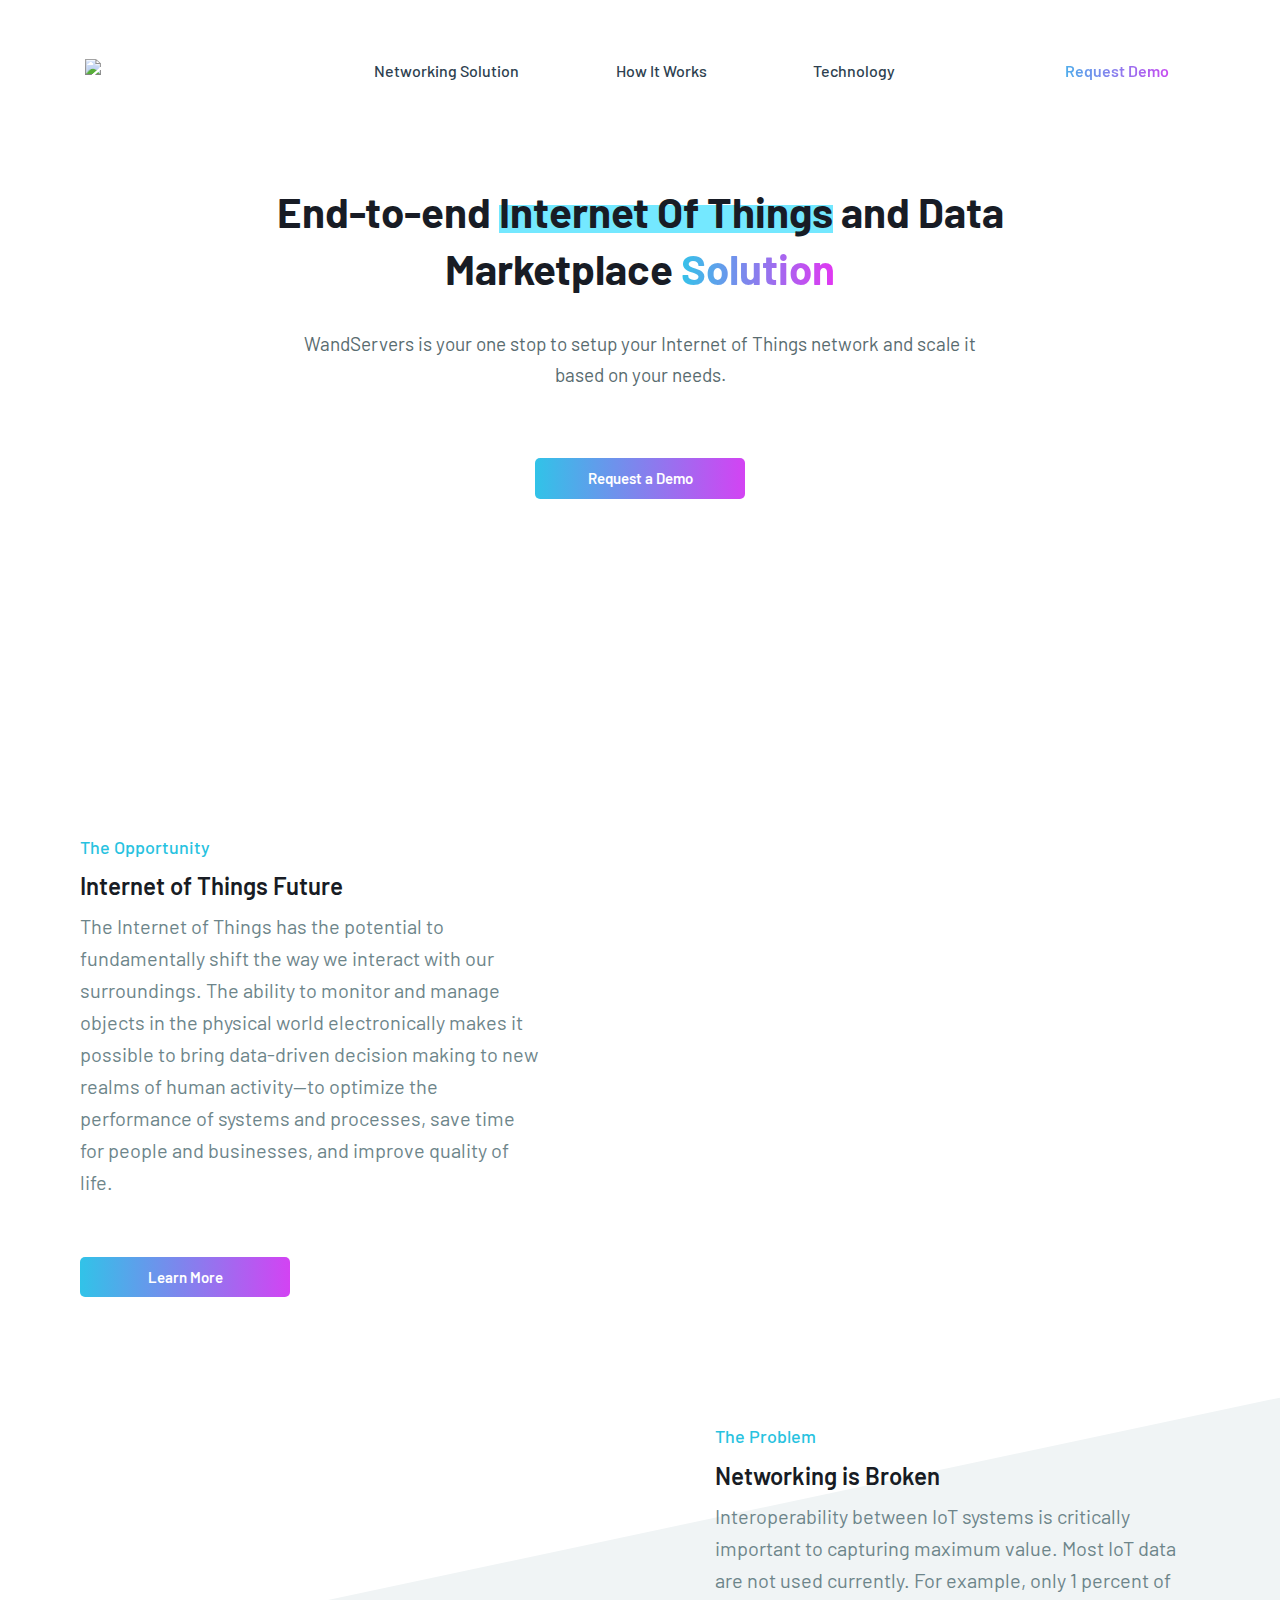
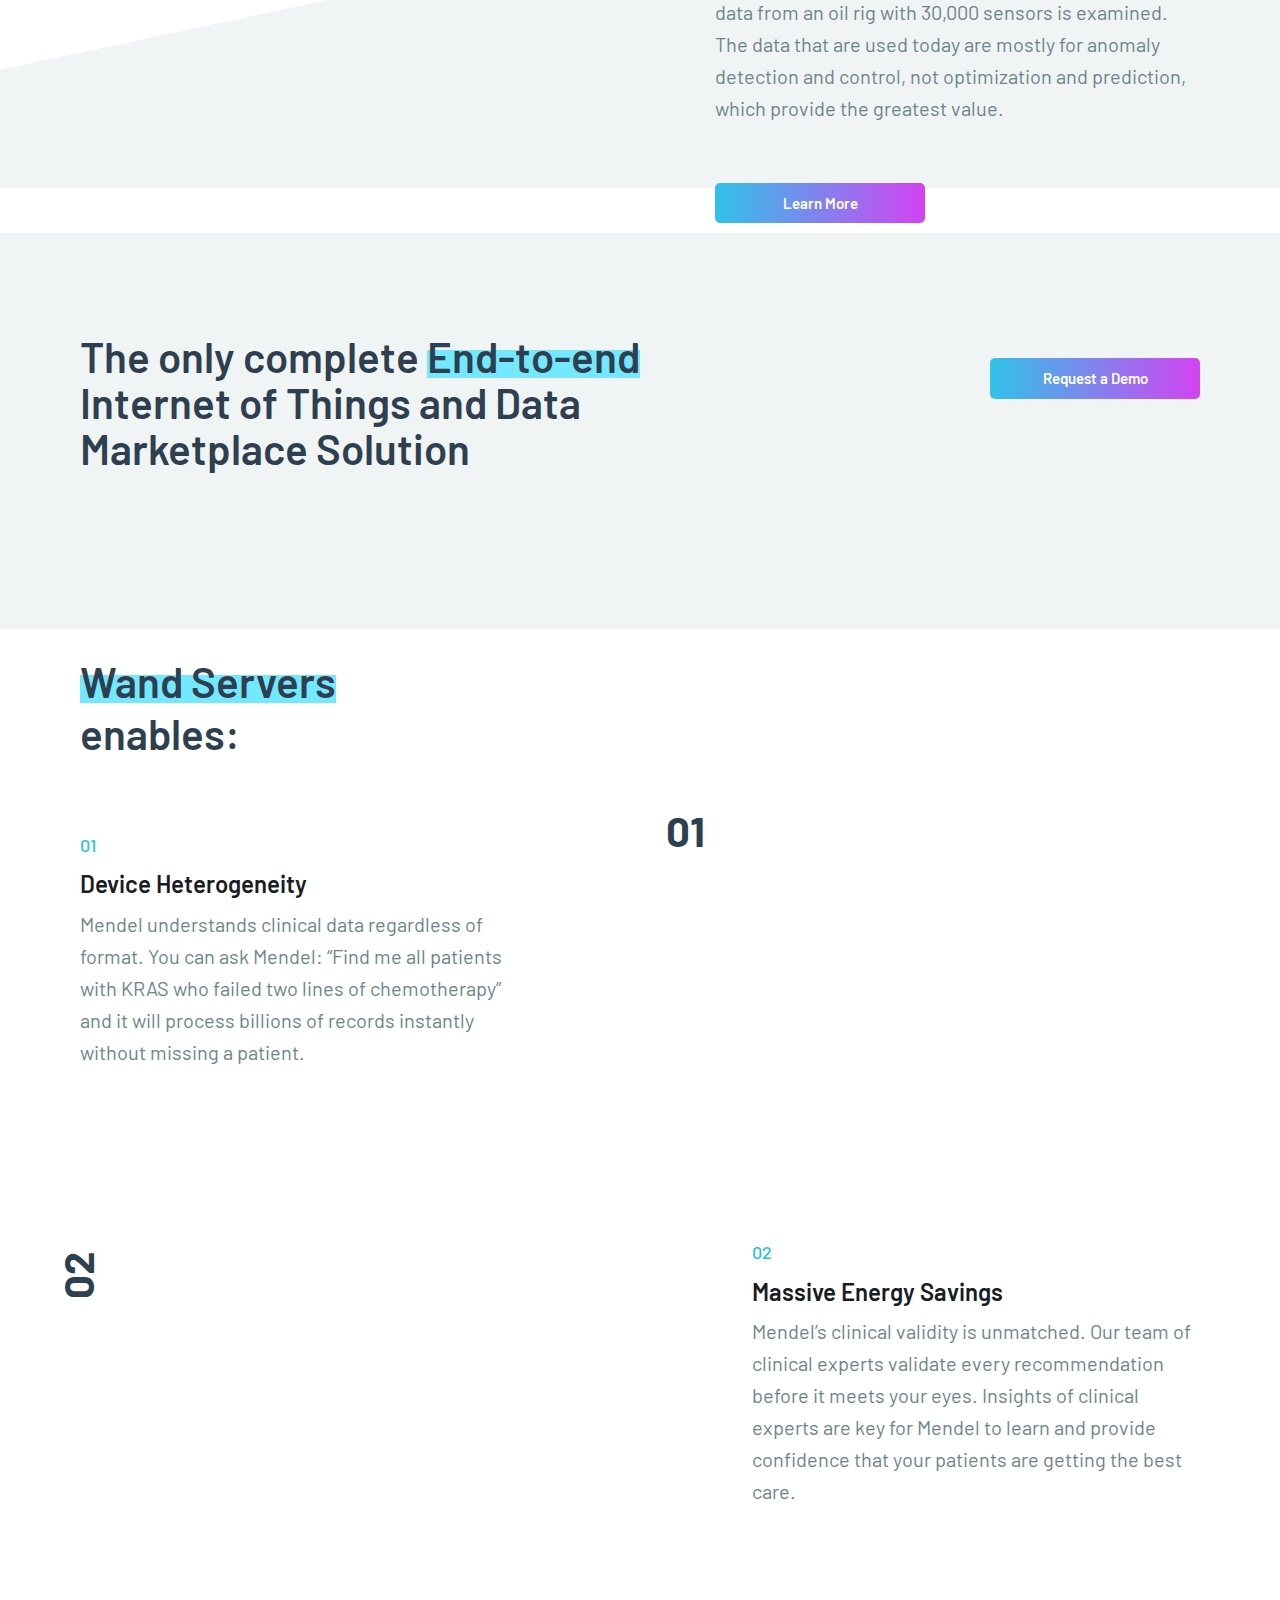
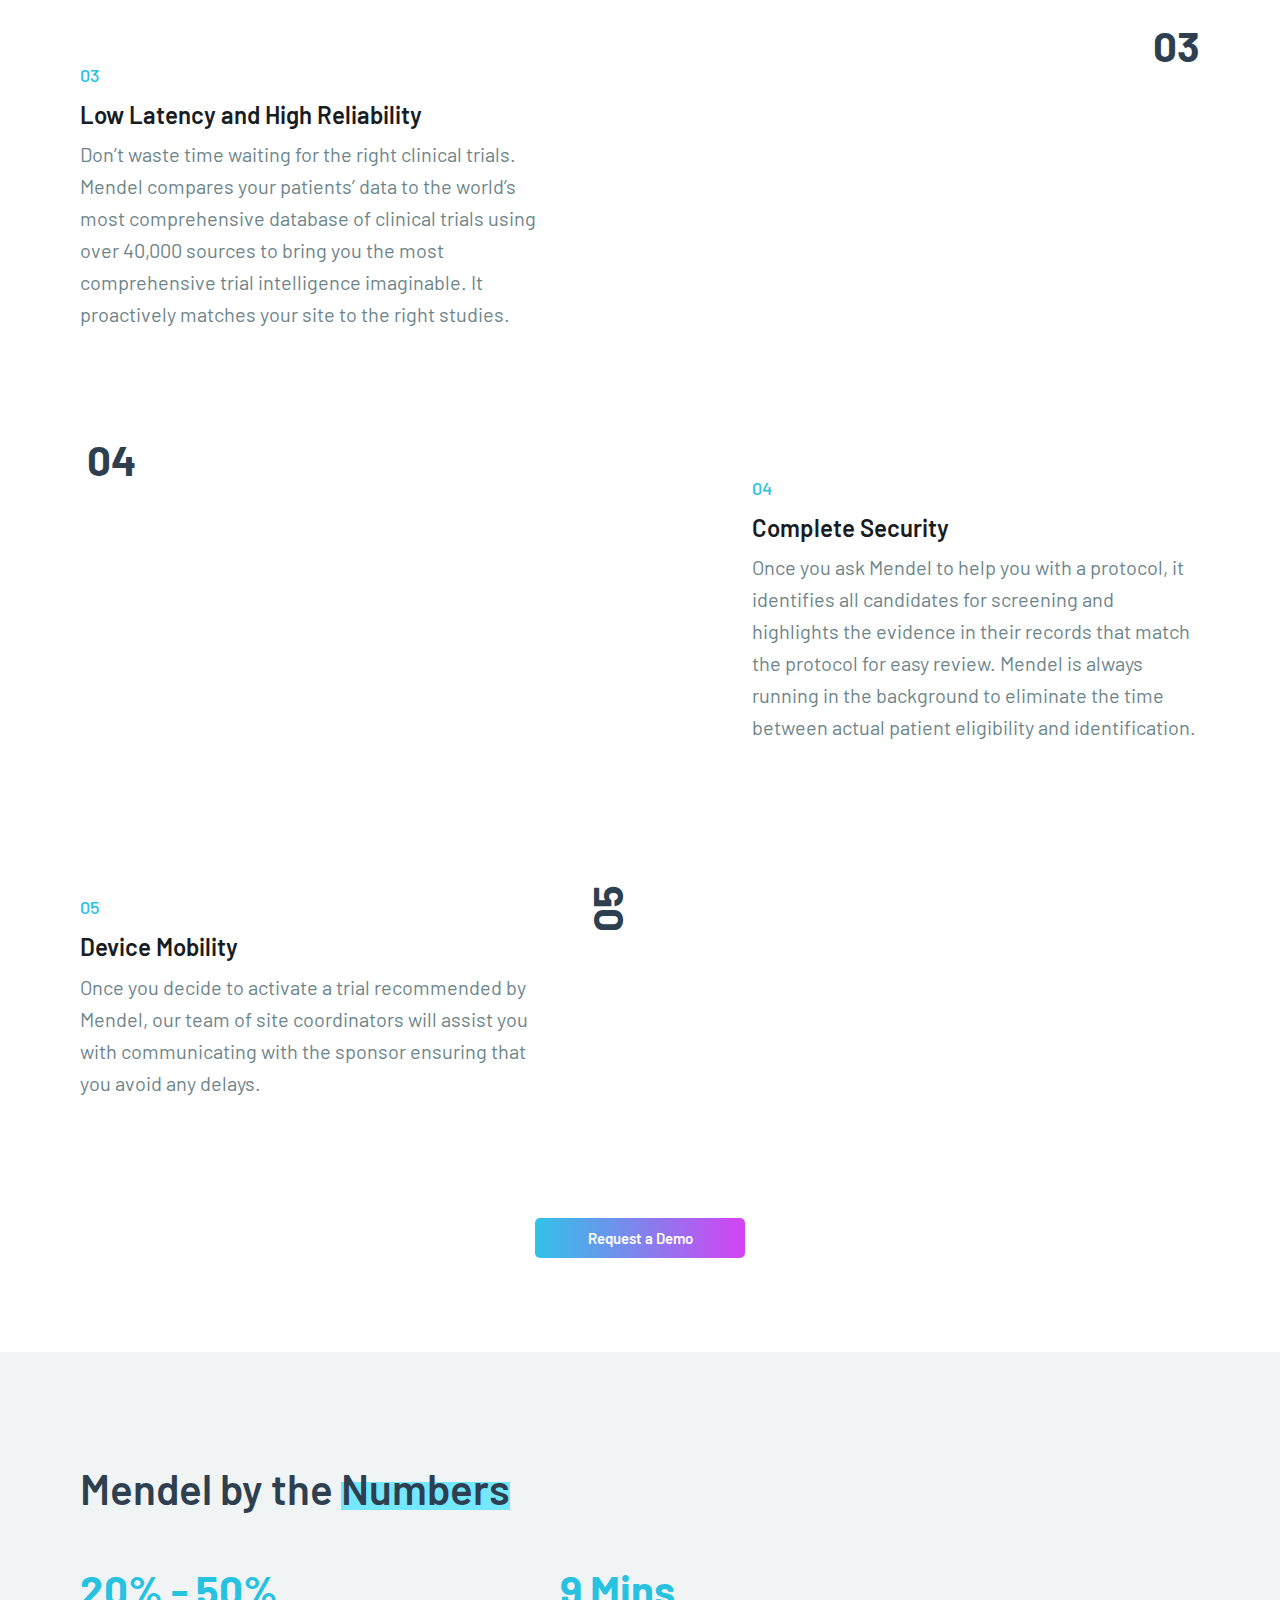
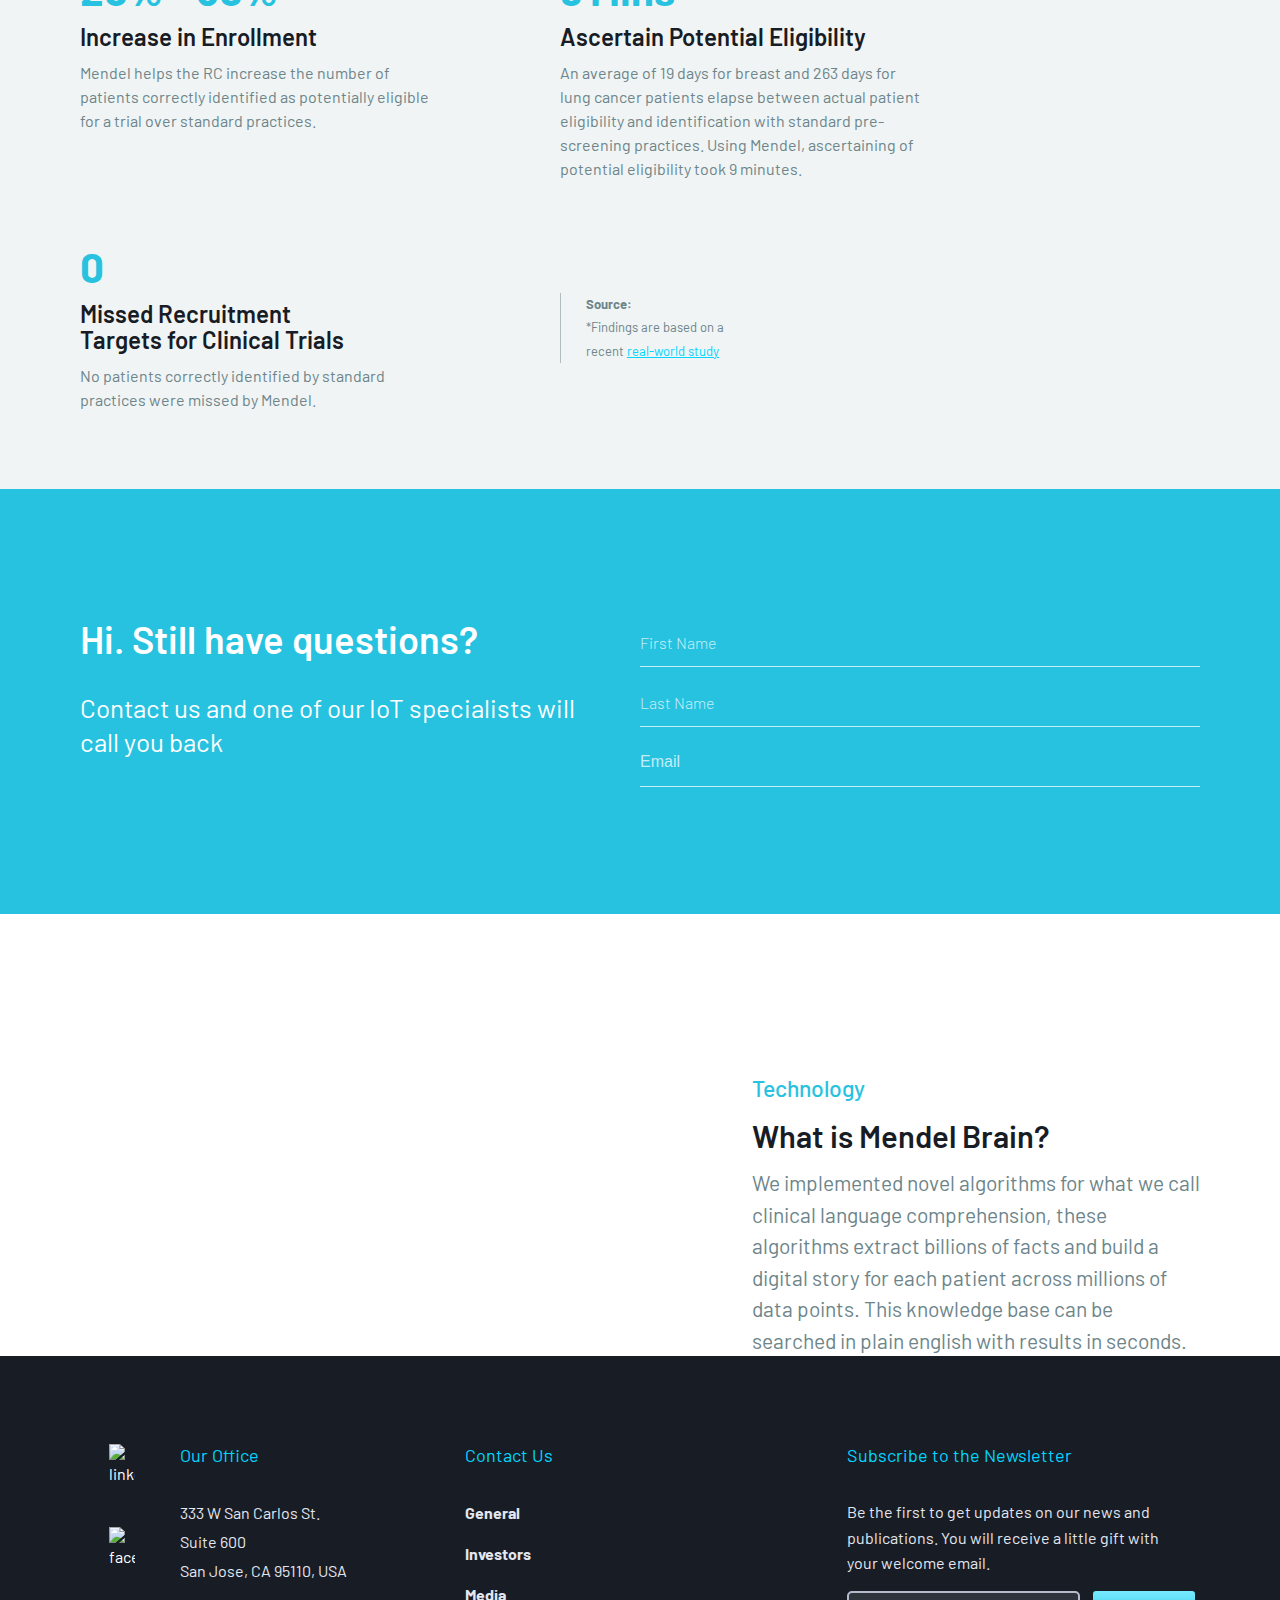
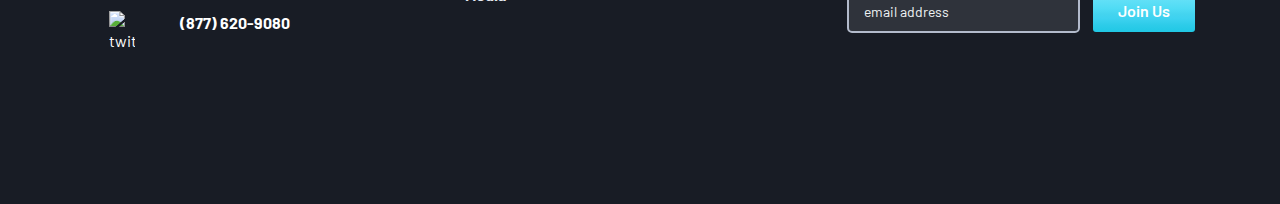
==== commit aae6c983: "add more headers" ====
--- a/public/index.html
+++ b/public/index.html
@@ -142,13 +142,12 @@
 
             <section id="networking" class="mendal-analysis" style="padding-top: 113px;">
                 <div class="container">
-                    <h2><strong>Wand Servers</strong> gives you
-                        <br />
-                        access to:</h2>
+                    <h2><strong>Wand Servers</strong>
+                        <br /> enables:</h2>
                     <div class="analysis-row">
                         <div class="analysis-text">
                             <span class="tiny-heading">01</span>
-                            <h3>AI precision</h3>
+                            <h3>Device Heterogeneity</h3>
                             <p>
                                 Mendel understands clinical data regardless of format.
                                 You can ask Mendel: “Find me all patients with KRAS who
@@ -165,7 +164,7 @@
                     <div class="analysis-reverse">
                         <div class="analysis-text">
                             <span class="tiny-heading">02</span>
-                            <h3>Human Intuition</h3>
+                            <h3>Massive Energy Savings</h3>
                             <p>
                                 Mendel’s clinical validity is unmatched. Our team
                                 of clinical experts validate every recommendation before
@@ -183,7 +182,7 @@
                     <div class="analysis-info">
                         <div class="analysis-text">
                             <span class="tiny-heading">03</span>
-                            <h3>Trial Intelligence</h3>
+                            <h3>Low Latency and High Reliability</h3>
                             <p>
                                 Don’t waste time waiting for the right clinical trials.
                                 Mendel compares your patients’ data to the world’s most
@@ -200,7 +199,7 @@
                     <div class="analysis-patients">
                         <div class="analysis-text">
                             <span class="tiny-heading">04</span>
-                            <h3>Pre-Screening Intelligence</h3>
+                            <h3>Complete Security</h3>
                             <p>
                                 Once you ask Mendel to help you with a protocol, it
                                 identifies all candidates for screening and highlights
@@ -218,7 +217,7 @@
                     <div class="analysis-activation">
                         <div class="analysis-text">
                             <span class="tiny-heading">05</span>
-                            <h3>Rapid Site Activation</h3>
+                            <h3>Device Mobility</h3>
                             <p>
                                 Once you decide to activate a trial recommended by
                                 Mendel, our team of site coordinators will assist
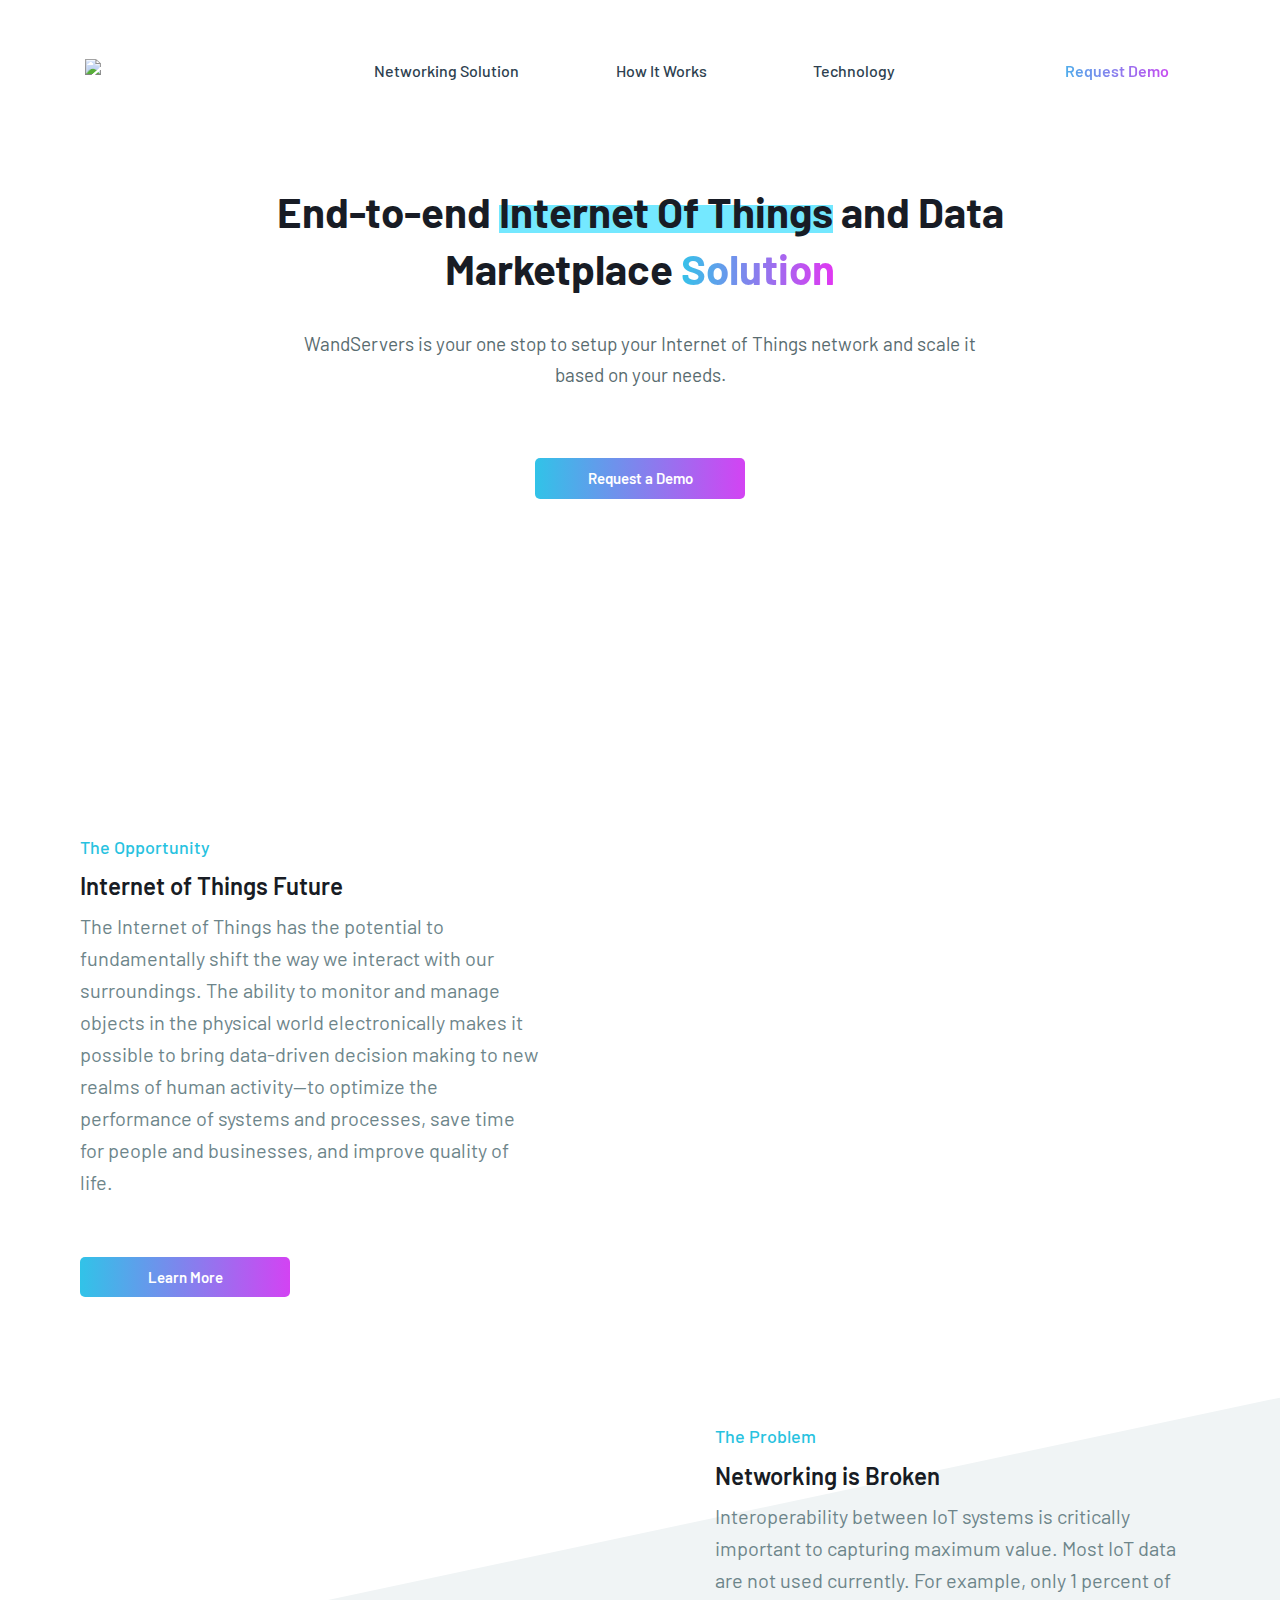
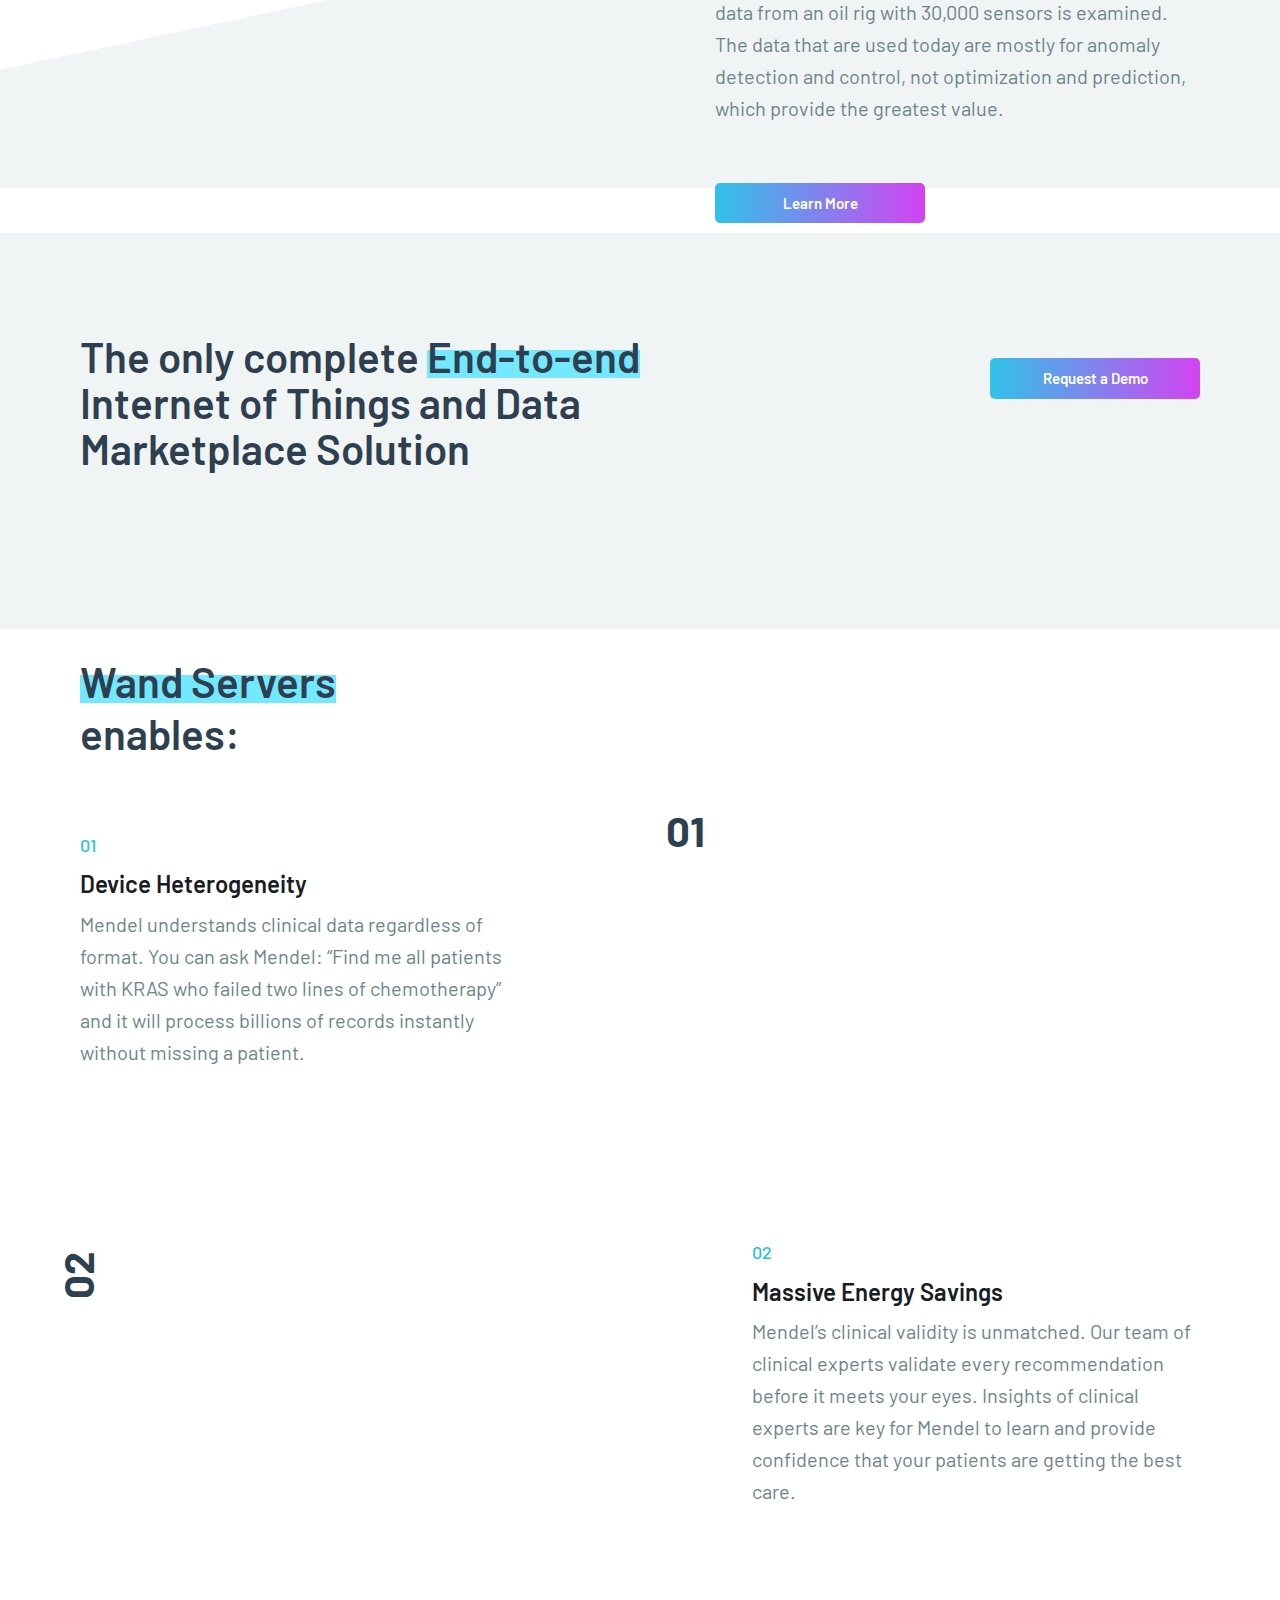
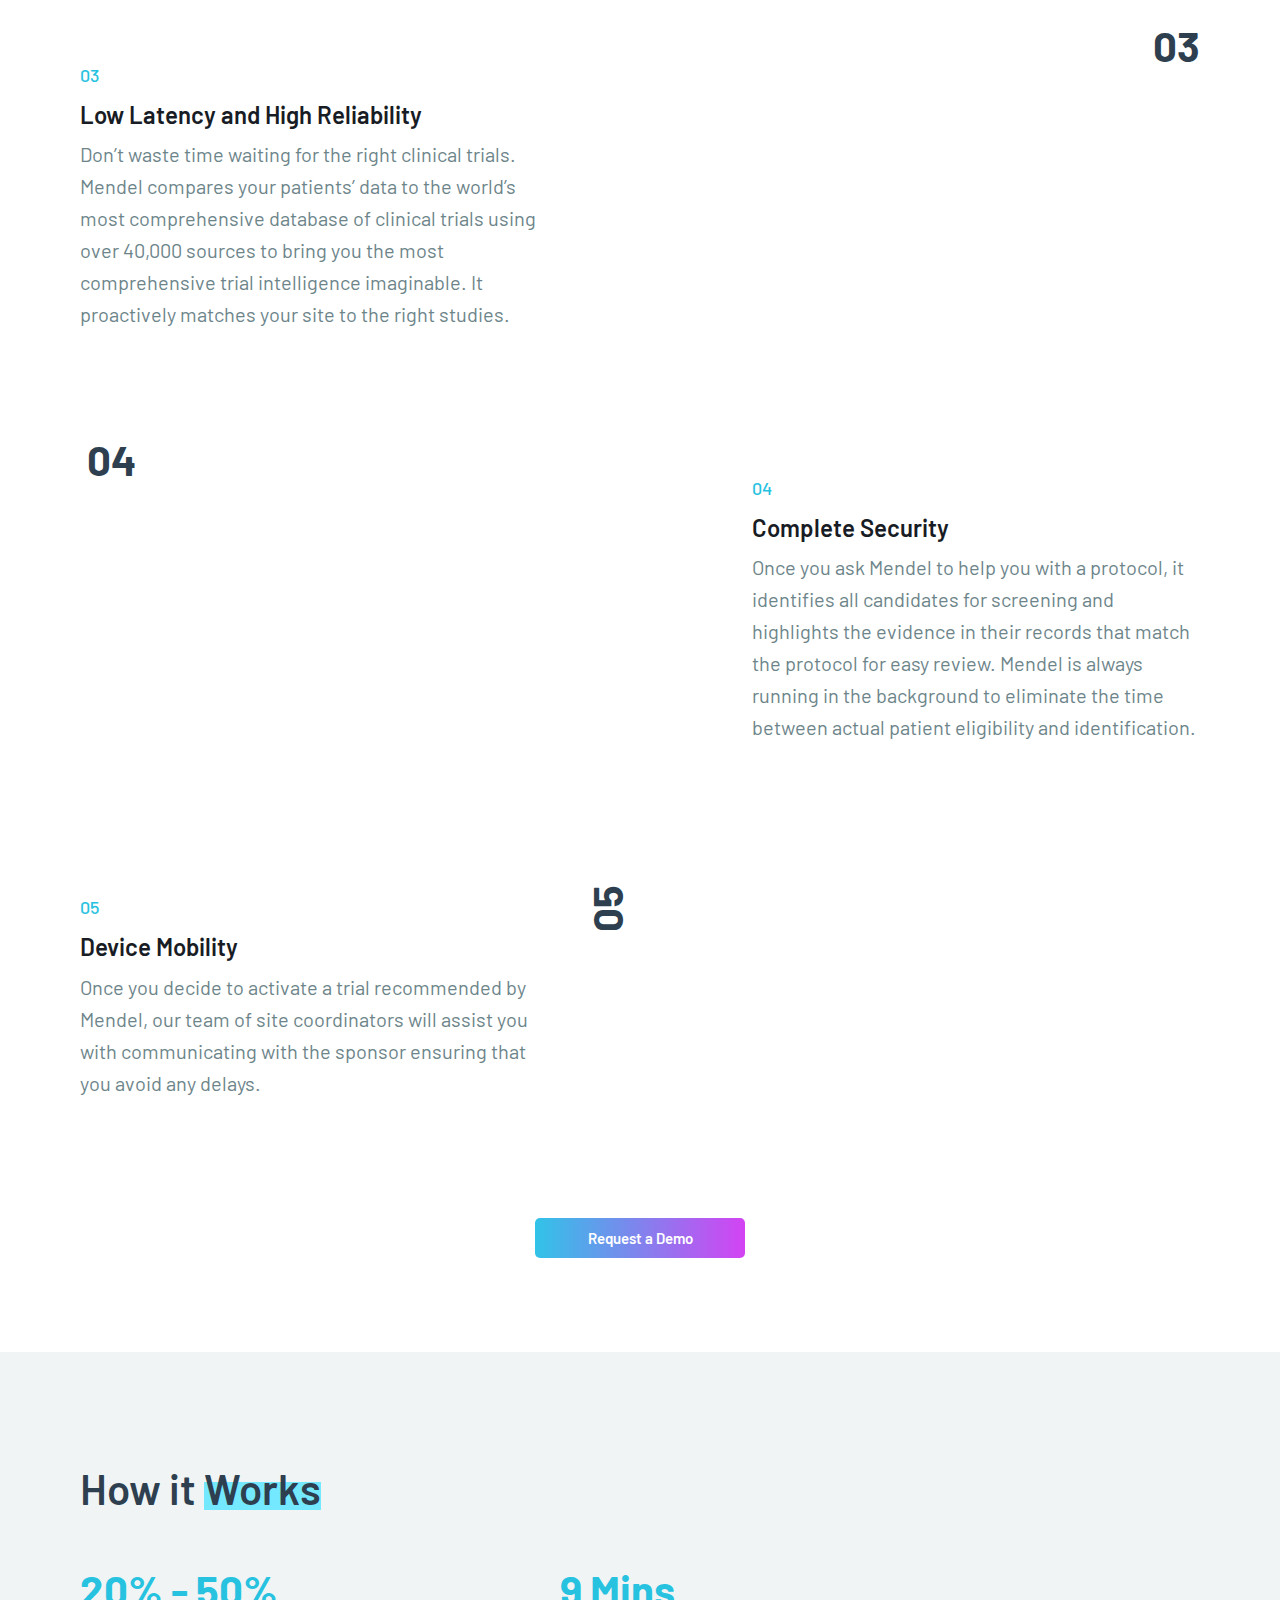
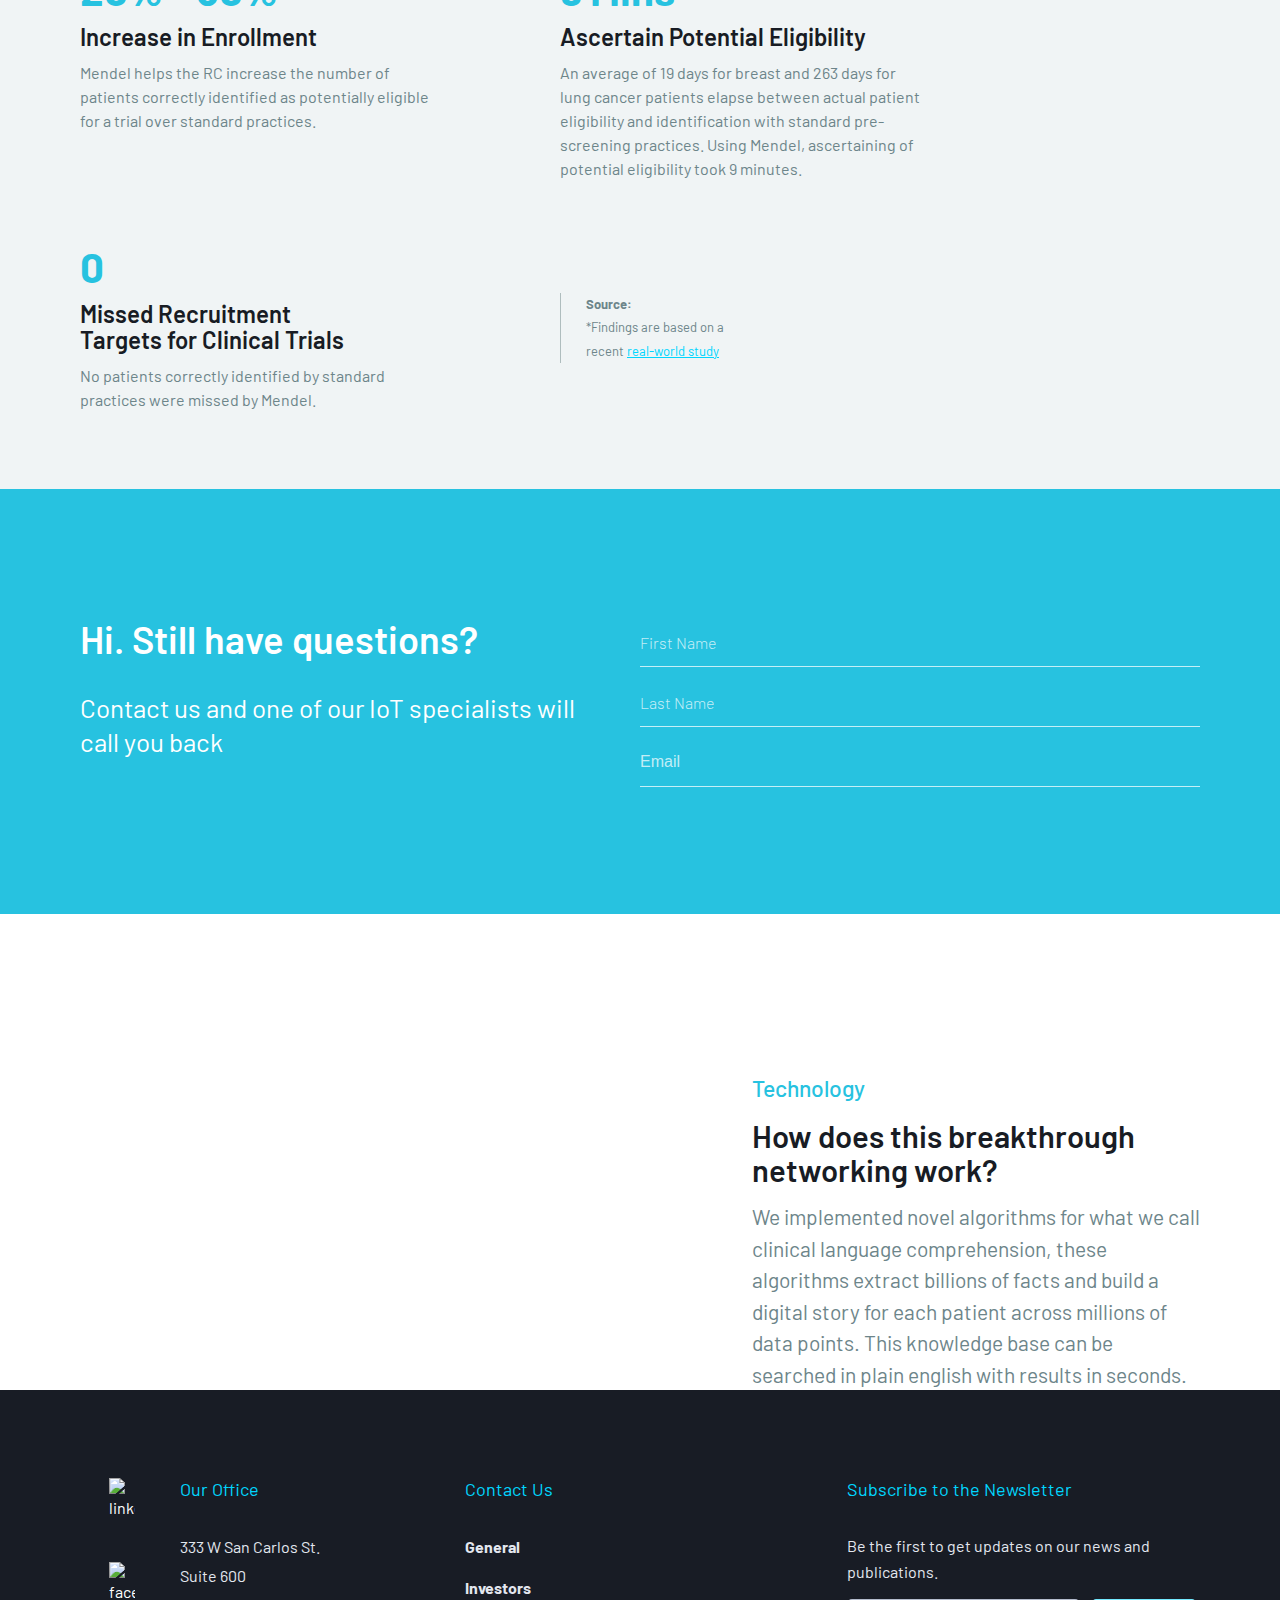
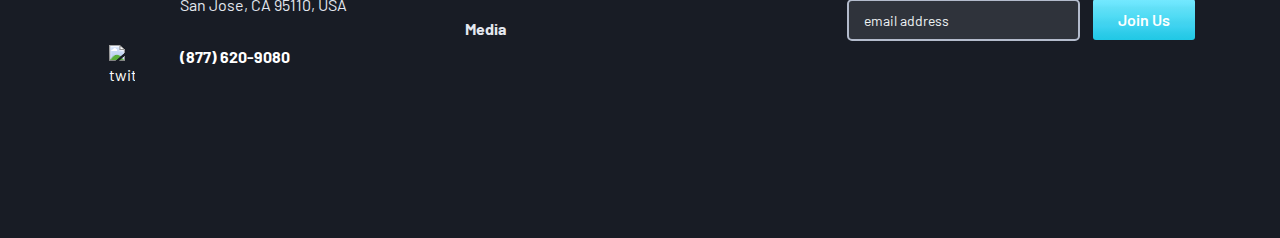
==== commit 8895a4d5: "more content" ====
--- a/public/index.html
+++ b/public/index.html
@@ -232,12 +232,8 @@
                     </div>
                     <div class="btn-wrap">
 
-                        <link href="https://assets.calendly.com/assets/external/widget.css" rel="stylesheet">
-                        <script src="https://assets.calendly.com/assets/external/widget.js"
-                            type="2dae17ff84f6c60053dab329-text/javascript"></script>
-                        <a href="#"
-                            onclick="if (!window.__cfRLUnblockHandlers) return false; Calendly.showPopupWidget('https://calendly.com/salesmendel/60min');return false;"
-                            class="btn-primary" data-cf-modified-2dae17ff84f6c60053dab329-="">Request a Demo</a>
+
+                        <a href="#contact" class="btn-primary">Request a Demo</a>
 
 
                     </div>
@@ -247,7 +243,7 @@
 
             <section id="howitworks" class="mendal-number">
                 <div class="container">
-                    <h2>Mendel by the <strong>Numbers</strong></h2>
+                    <h2>How it <strong>Works</strong></h2>
                     <ul>
                         <li>
                             <span class="tiny-heading">20% - 50%</span>
@@ -320,16 +316,6 @@
                             <input name="email" id="email" type="let_email" placeholder="Email">
                             <input name="title" id="title" type="text" placeholder="Title" />
 
-                            <select name="00Nf2000003DYIZ" id="00Nf2000003DYIZ">
-                                <option value="" disabled="" selected="">
-                                    Select...
-                                </option>
-                                <option value="Provider">
-                                    Provider
-                                </option>
-                                <option value="Life Sciences">Life Sciences
-                                </option>
-                            </select>
                             <input id="company" name="company" type="text" placeholder="Company" />
                             <textarea id="00Nf2000003DmE1" name="00Nf2000003DmE1"
                                 placeholder="Additional Information: *How can we help?"></textarea>
@@ -345,7 +331,7 @@
                 <div class="container clearfix">
                     <div class="brain-intro">
                         <span class="tiny-heading">Technology</span>
-                        <h3>What is Mendel Brain?</h3>
+                        <h3>How does this breakthrough networking work?</h3>
                         <p>
                             We implemented novel algorithms for what we call clinical language comprehension, these
                             algorithms extract billions of facts and build a digital story for each patient across
@@ -381,7 +367,6 @@
                                     <li>
                                         <span>
                                             Be the first to get updates on our news and publications.
-                                            You will receive a little gift with your welcome email.
                                         </span>
                                     </li>
                                     <li>
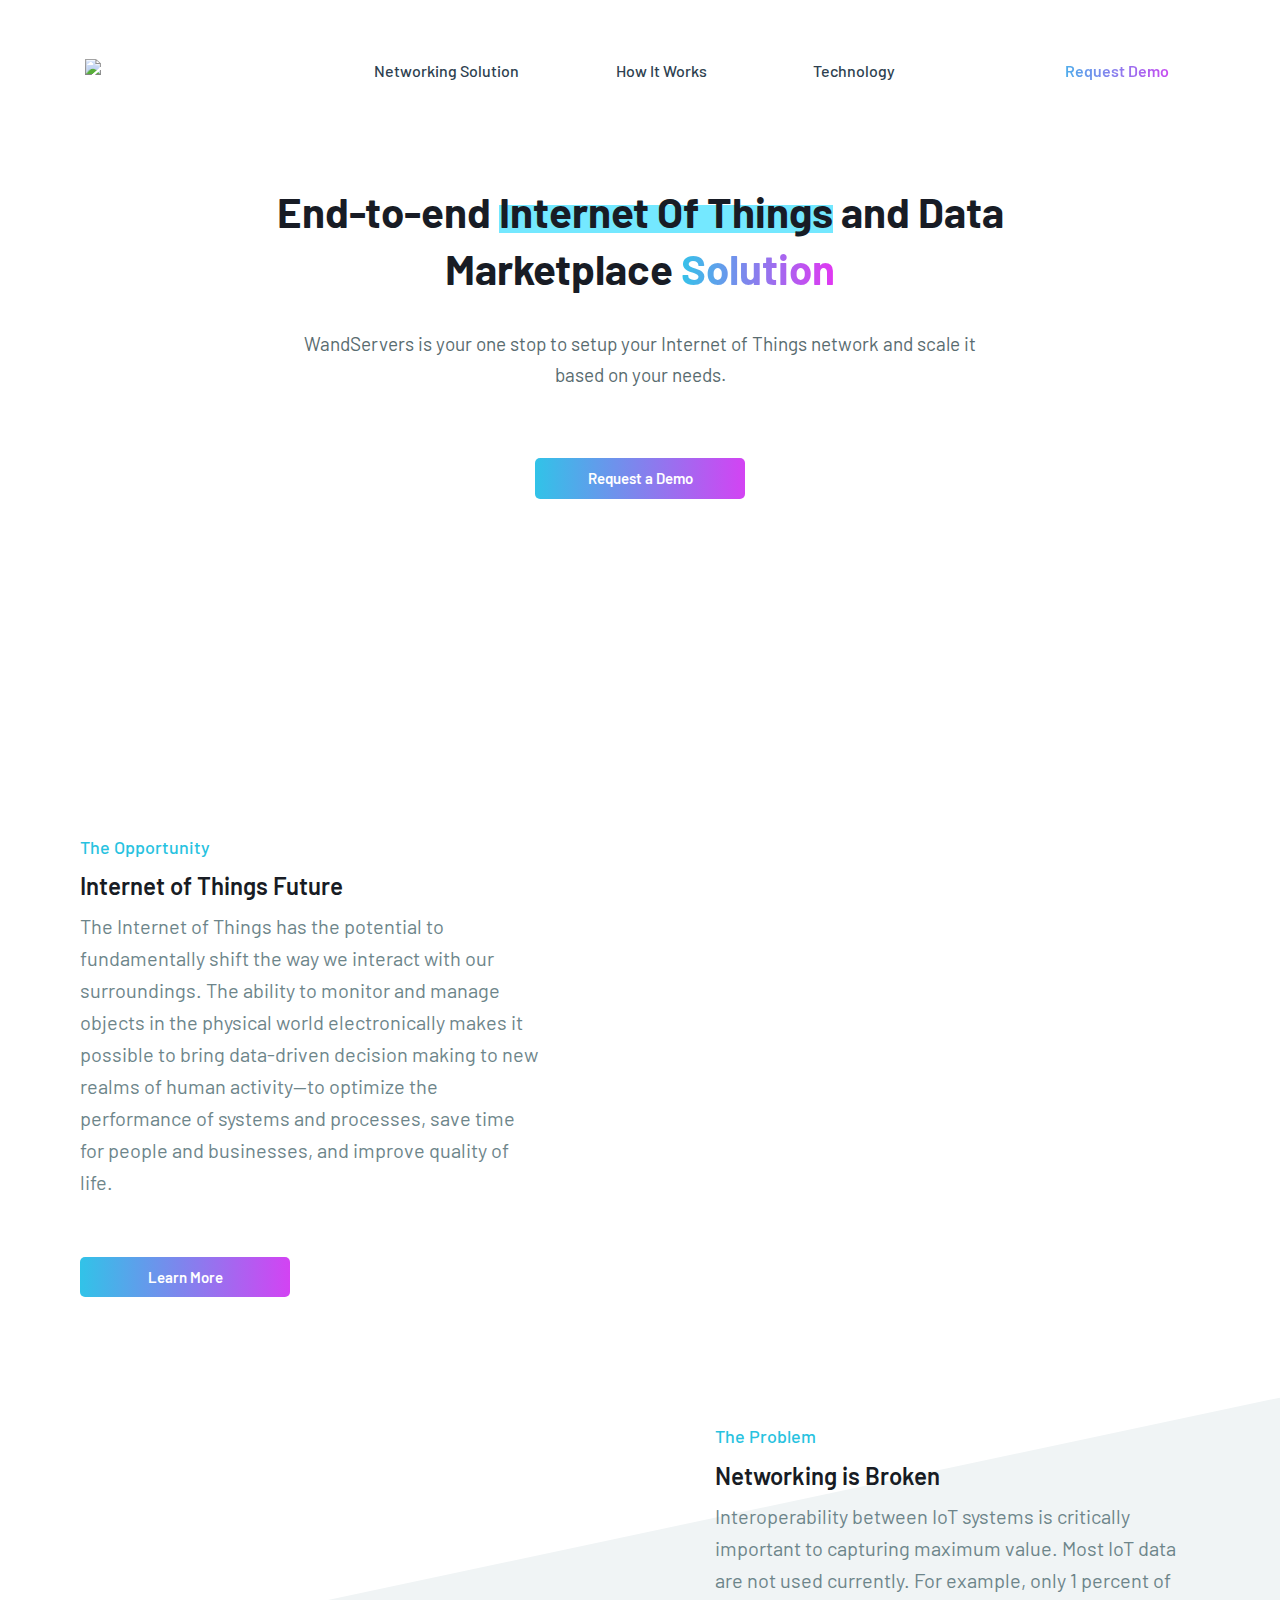
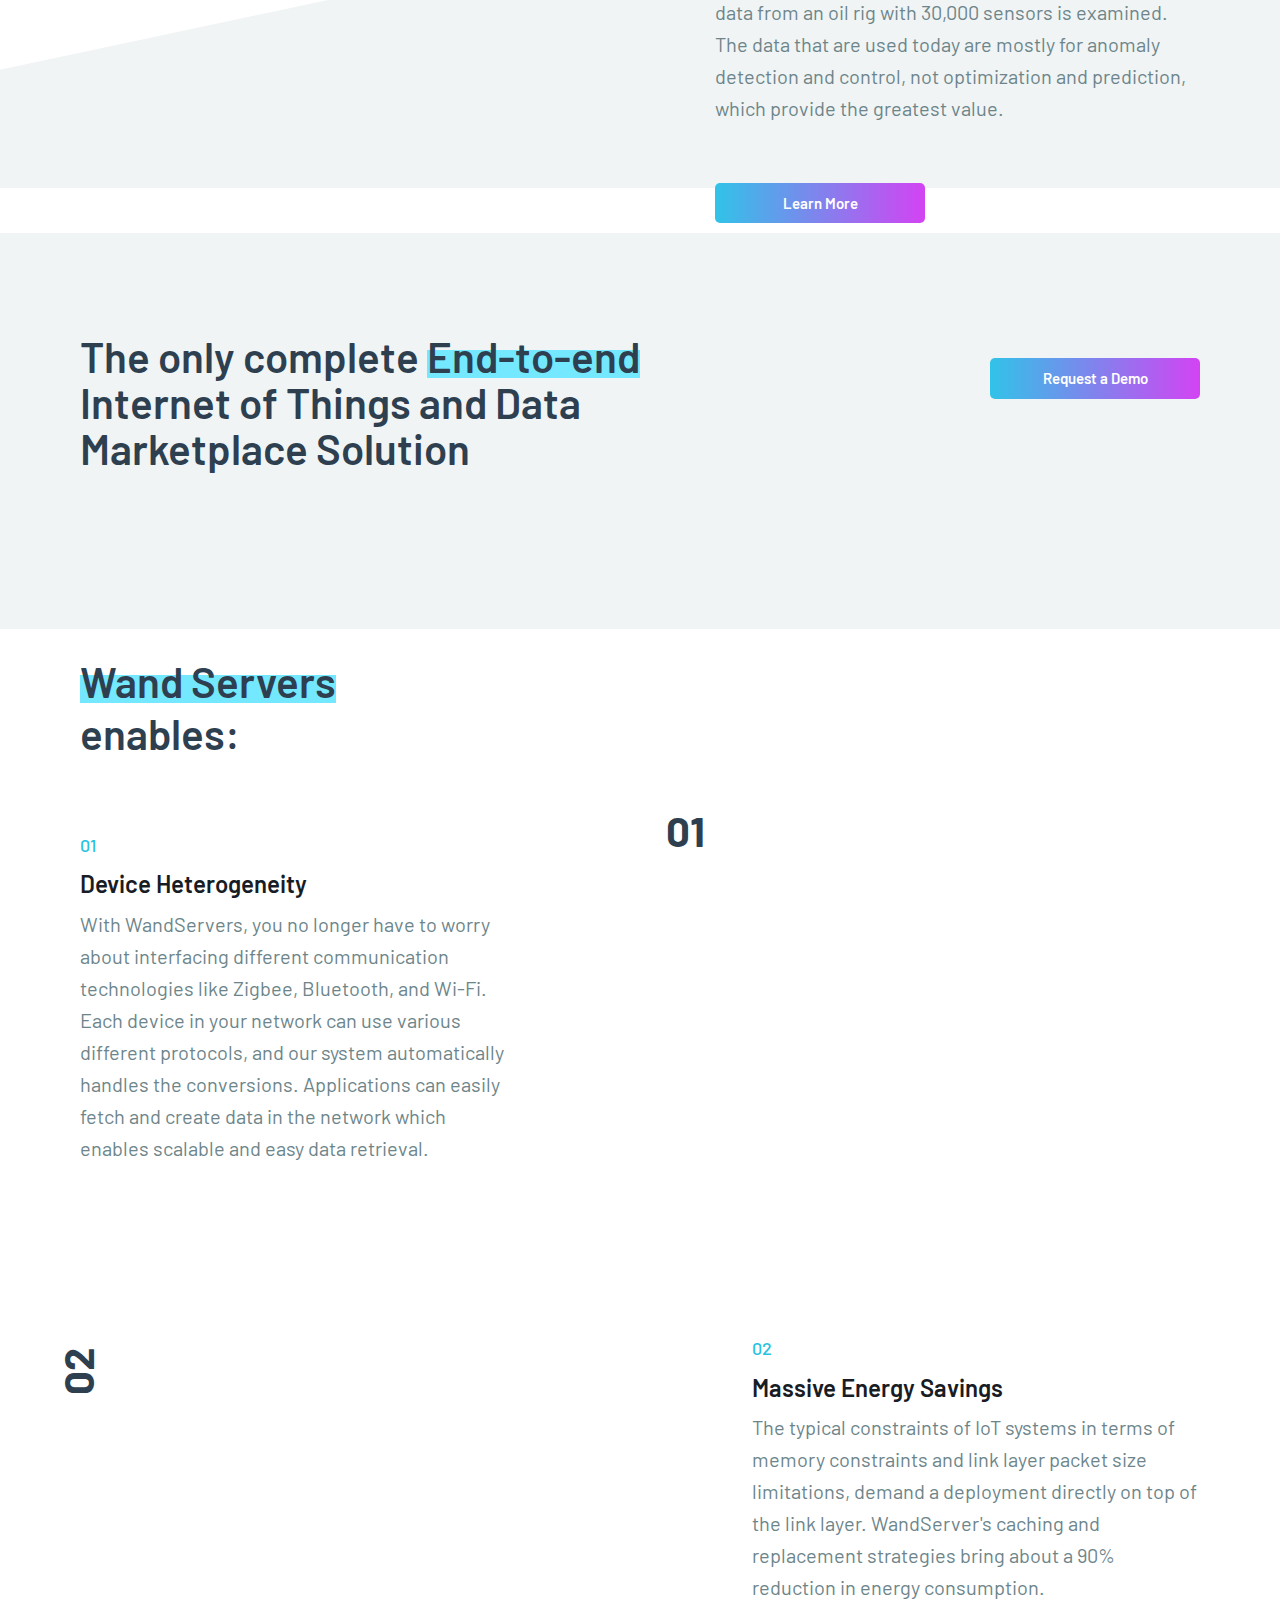
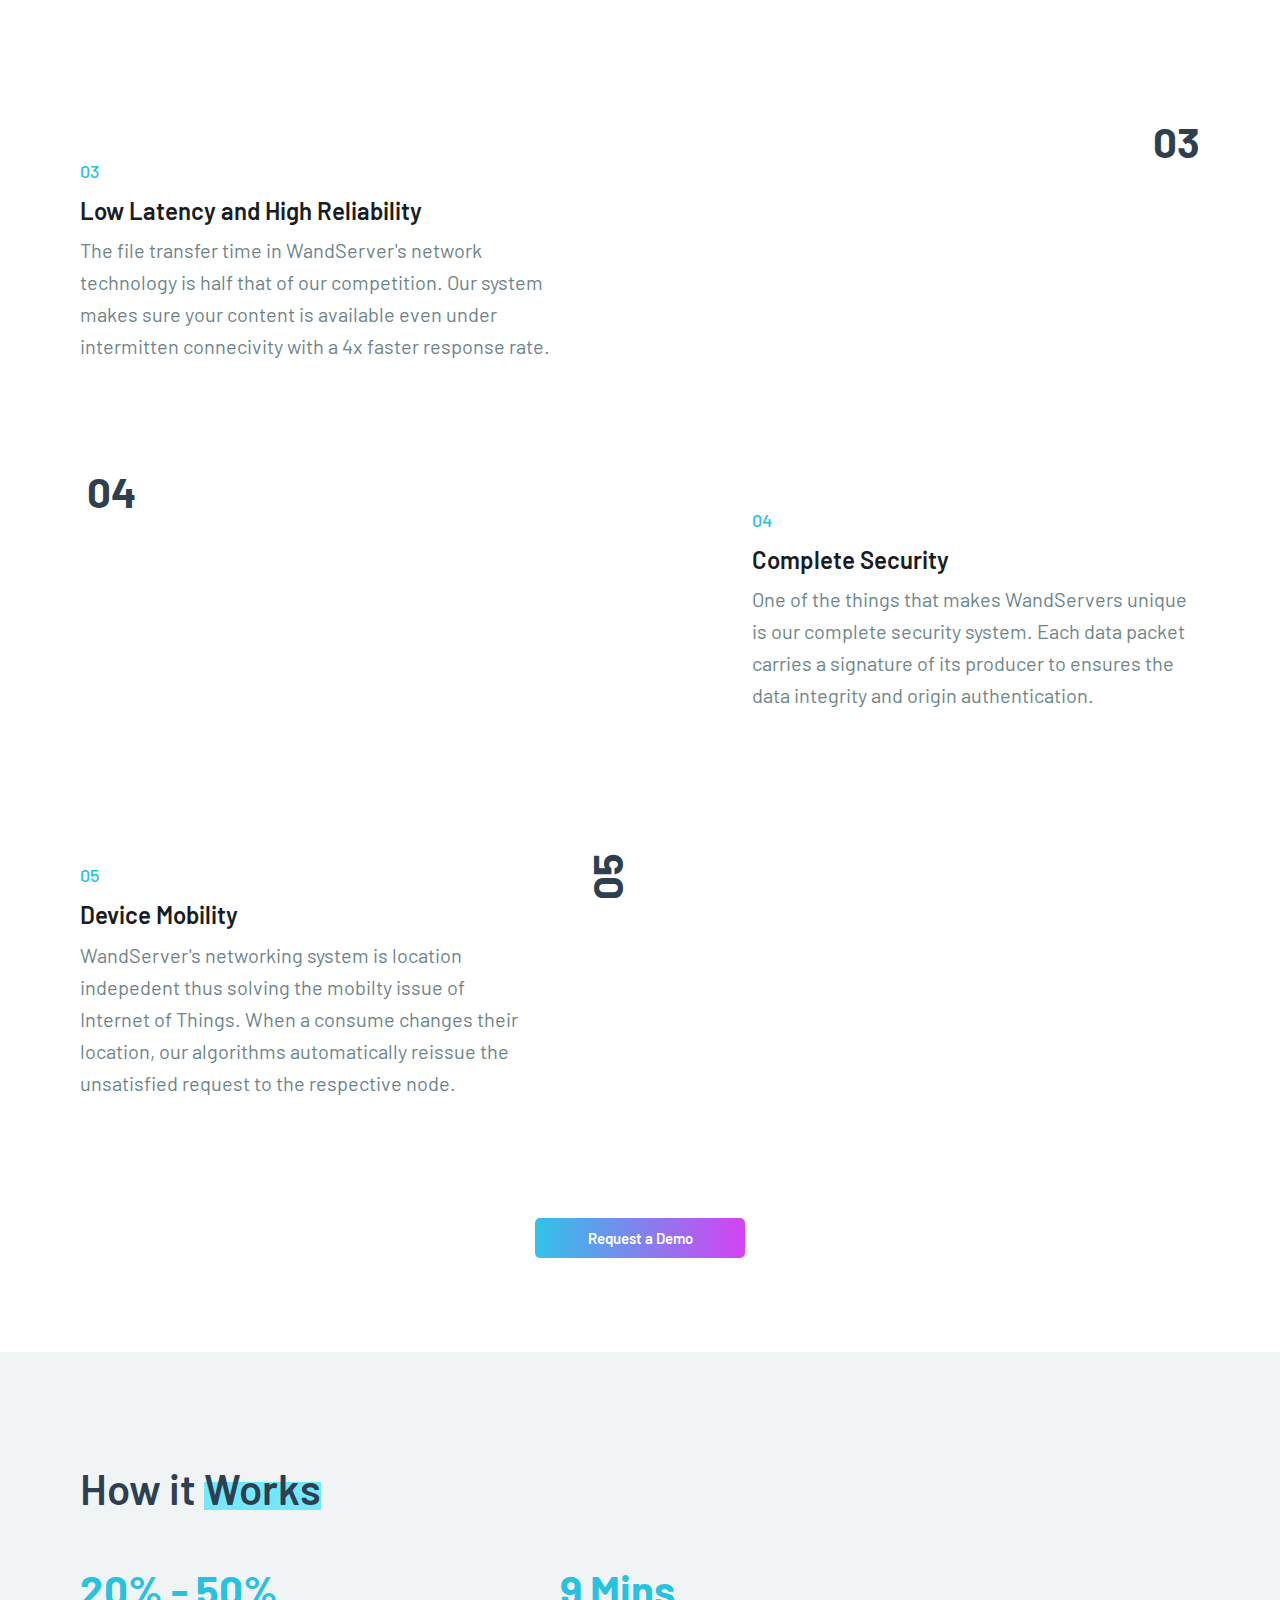
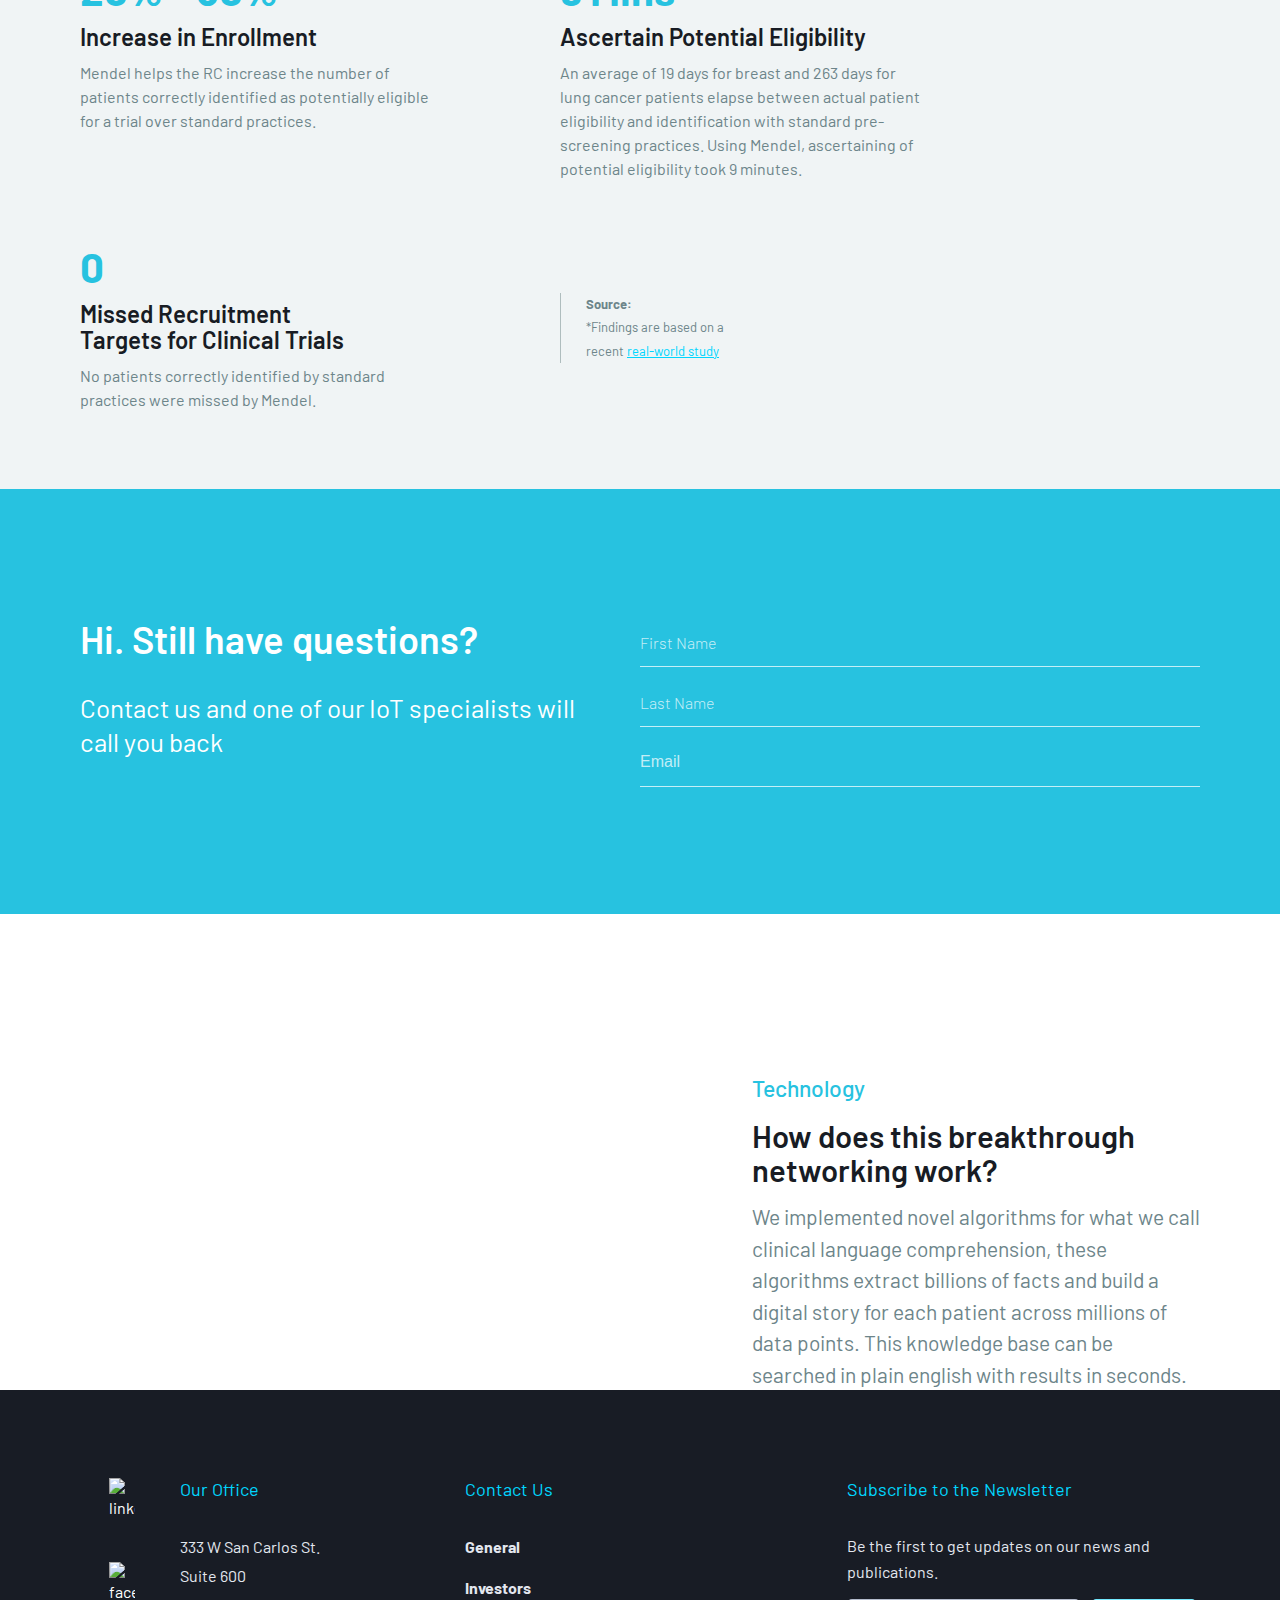
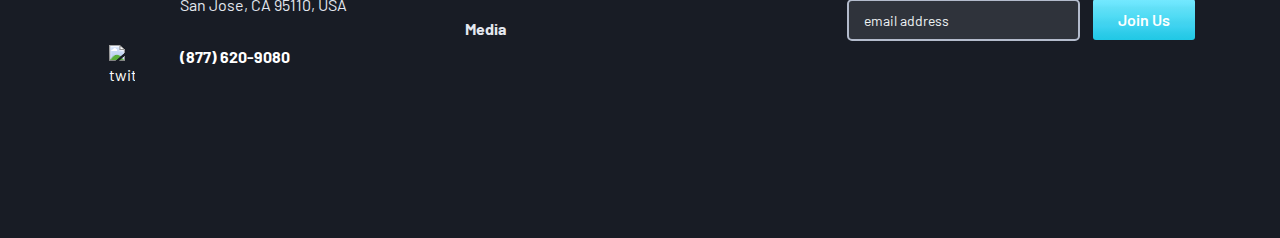
==== commit c0da415c: "add descriptions from Roam" ====
--- a/public/index.html
+++ b/public/index.html
@@ -149,10 +149,11 @@
                             <span class="tiny-heading">01</span>
                             <h3>Device Heterogeneity</h3>
                             <p>
-                                Mendel understands clinical data regardless of format.
-                                You can ask Mendel: “Find me all patients with KRAS who
-                                failed two lines of chemotherapy” and it will process billions of
-                                records instantly without missing a patient.
+                                With WandServers, you no longer have to worry about interfacing different communication
+                                technologies like Zigbee, Bluetooth, and Wi-Fi. Each device in your network can use
+                                various different protocols, and our system automatically handles the conversions.
+                                Applications can easily fetch and create data in the network which enables scalable and
+                                easy data retrieval.
                             </p>
                         </div>
                         <div class="analysis-img">
@@ -166,11 +167,10 @@
                             <span class="tiny-heading">02</span>
                             <h3>Massive Energy Savings</h3>
                             <p>
-                                Mendel’s clinical validity is unmatched. Our team
-                                of clinical experts validate every recommendation before
-                                it meets your eyes. Insights of clinical experts are key for
-                                Mendel to learn and provide confidence that your
-                                patients are getting the best care.
+                                The typical constraints of IoT systems in terms of memory constraints and link layer
+                                packet size limitations, demand a deployment directly on top of the link layer.
+                                WandServer's caching and replacement strategies bring about a 90%
+                                reduction in energy consumption.
                             </p>
                         </div>
                         <div class="analysis-img">
@@ -184,11 +184,9 @@
                             <span class="tiny-heading">03</span>
                             <h3>Low Latency and High Reliability</h3>
                             <p>
-                                Don’t waste time waiting for the right clinical trials.
-                                Mendel compares your patients’ data to the world’s most
-                                comprehensive database of clinical trials using over 40,000
-                                sources to bring you the most comprehensive trial intelligence
-                                imaginable. It proactively matches your site to the right studies.
+                                The file transfer time in WandServer's network technology is half that of our
+                                competition. Our system makes sure your content is available even under intermitten
+                                connecivity with a 4x faster response rate.
                             </p>
                         </div>
                         <div class="analysis-img">
@@ -201,12 +199,9 @@
                             <span class="tiny-heading">04</span>
                             <h3>Complete Security</h3>
                             <p>
-                                Once you ask Mendel to help you with a protocol, it
-                                identifies all candidates for screening and highlights
-                                the evidence in their records that match the protocol for
-                                easy review. Mendel is always running in the background
-                                to eliminate the time between actual patient
-                                eligibility and identification.
+                                One of the things that makes WandServers unique is our complete security system. Each
+                                data packet carries a signature of its producer to ensures the data integrity and origin
+                                authentication.
                             </p>
                         </div>
                         <div class="analysis-img">
@@ -219,10 +214,9 @@
                             <span class="tiny-heading">05</span>
                             <h3>Device Mobility</h3>
                             <p>
-                                Once you decide to activate a trial recommended by
-                                Mendel, our team of site coordinators will assist
-                                you with communicating with the sponsor ensuring
-                                that you avoid any delays.
+                                WandServer's networking system is location indepedent thus solving the mobilty issue of
+                                Internet of Things. When a consume changes their location, our algorithms automatically
+                                reissue the unsatisfied request to the respective node.
                             </p>
                         </div>
                         <div class="analysis-img">
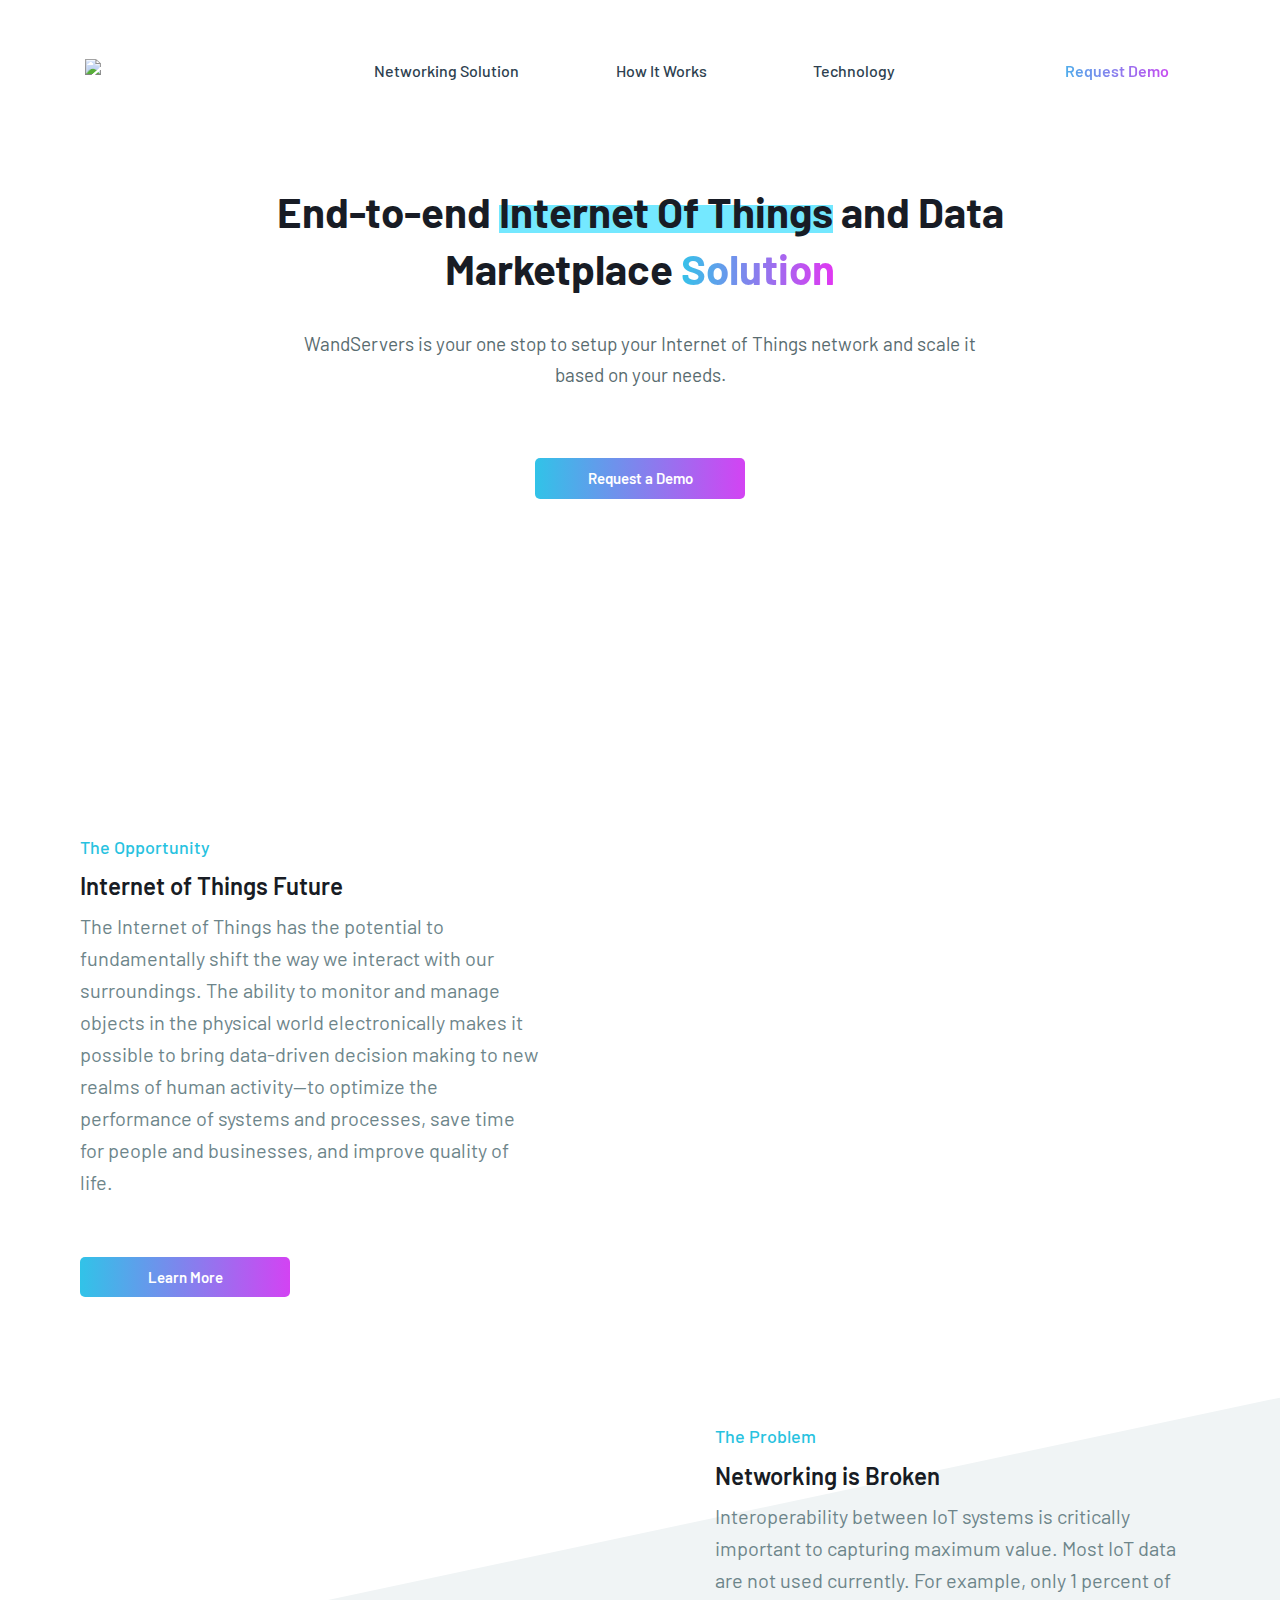
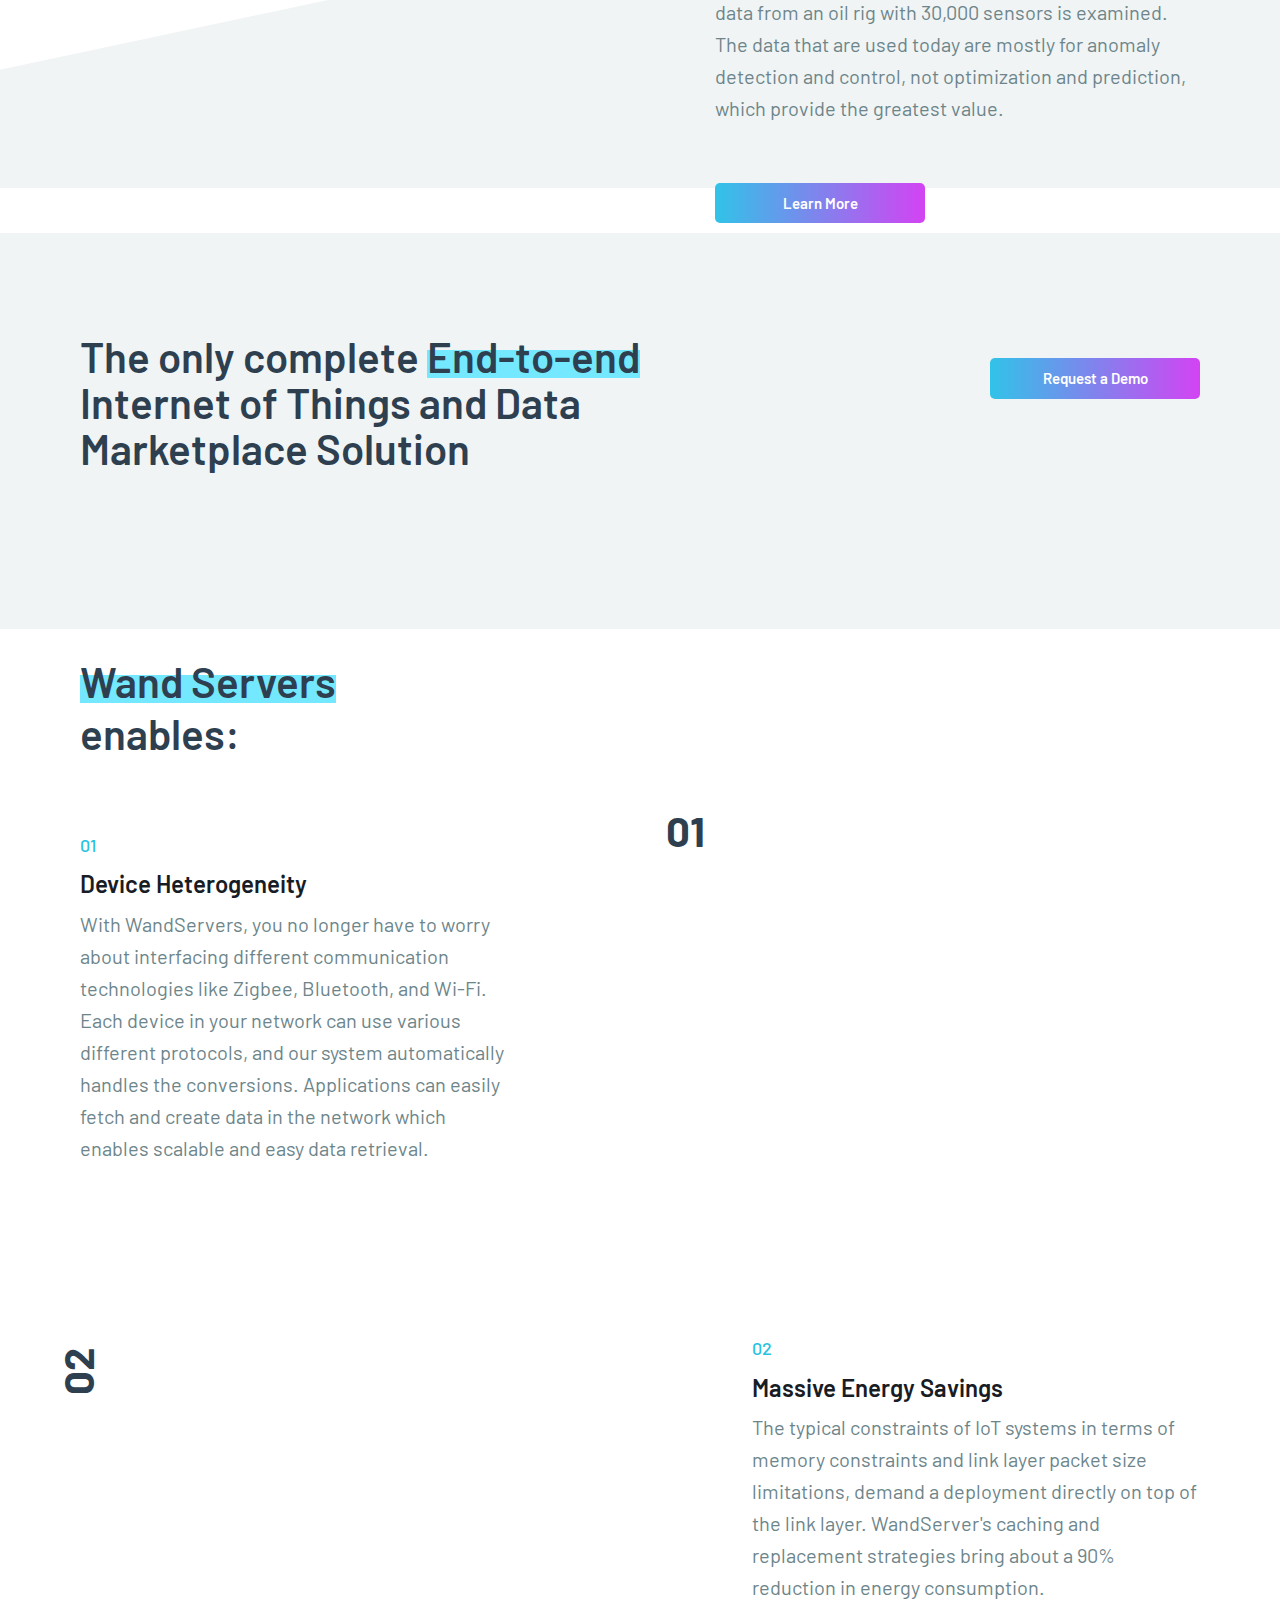
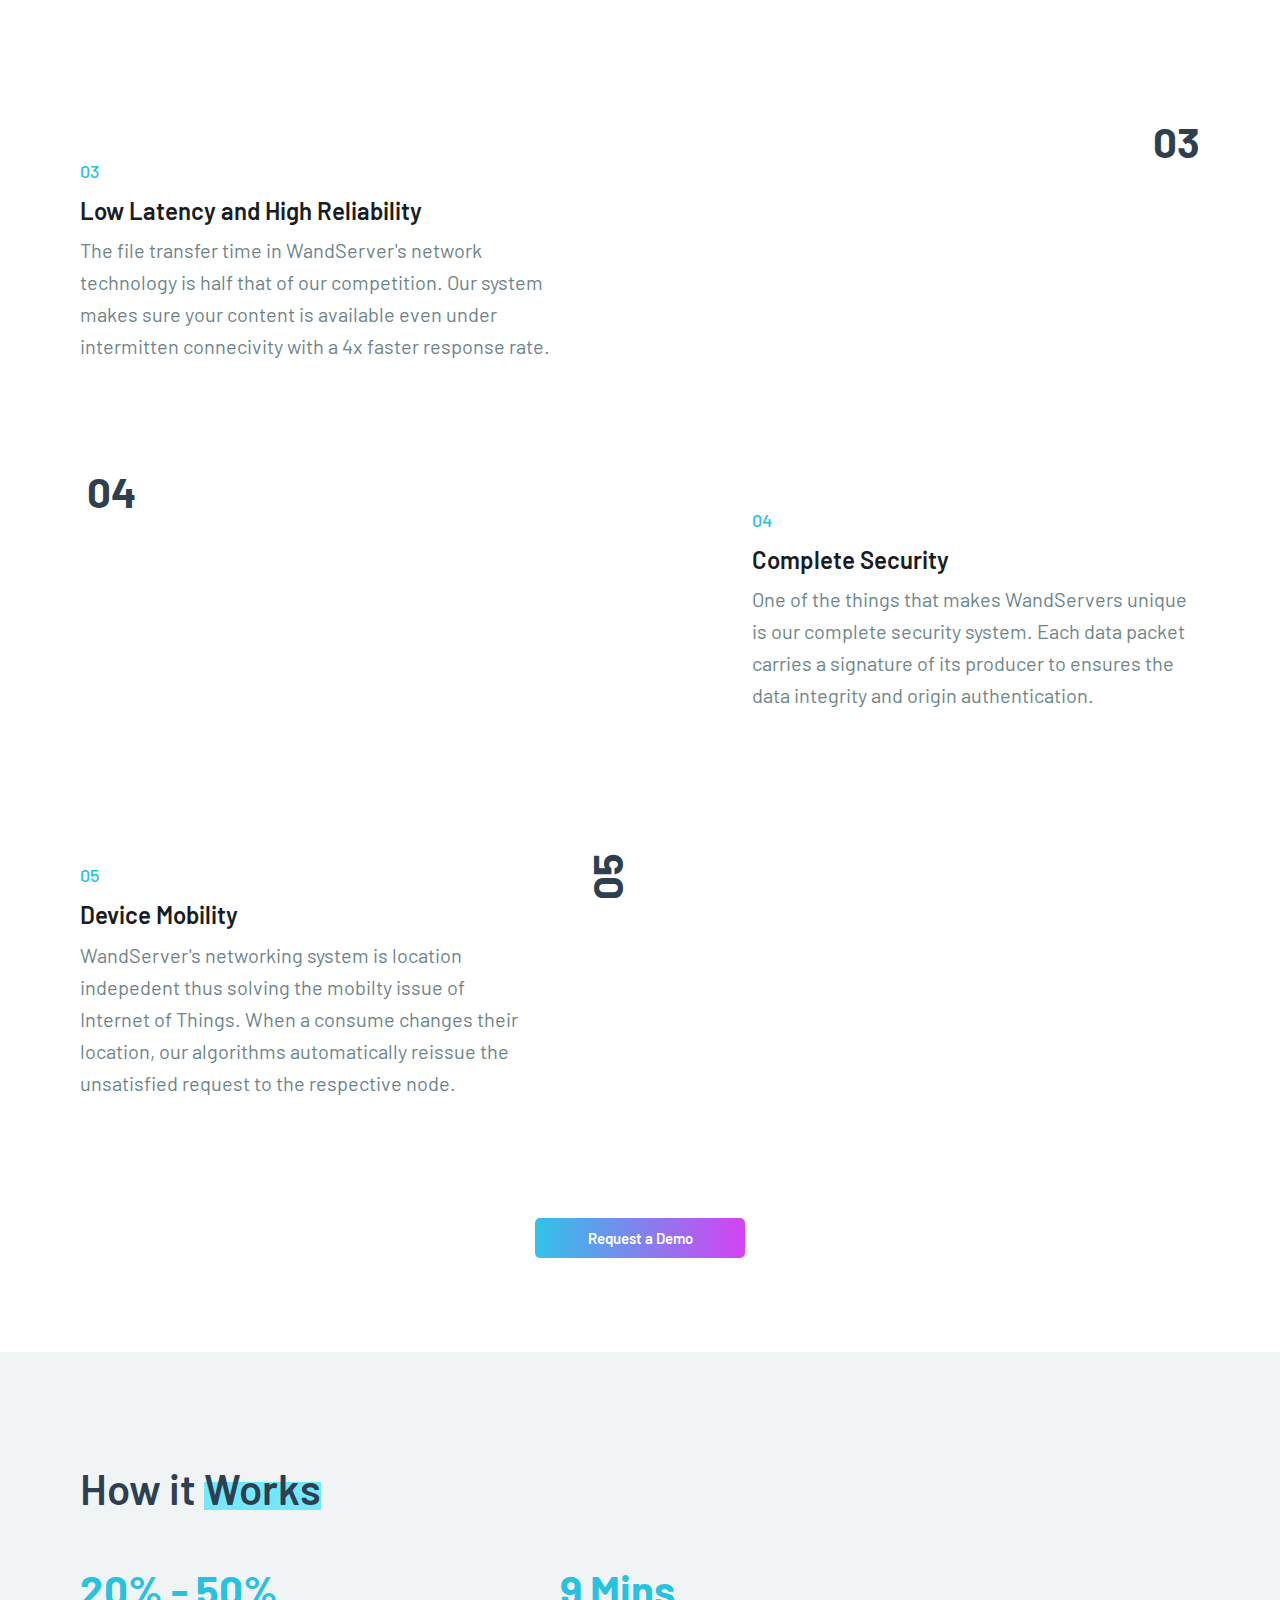
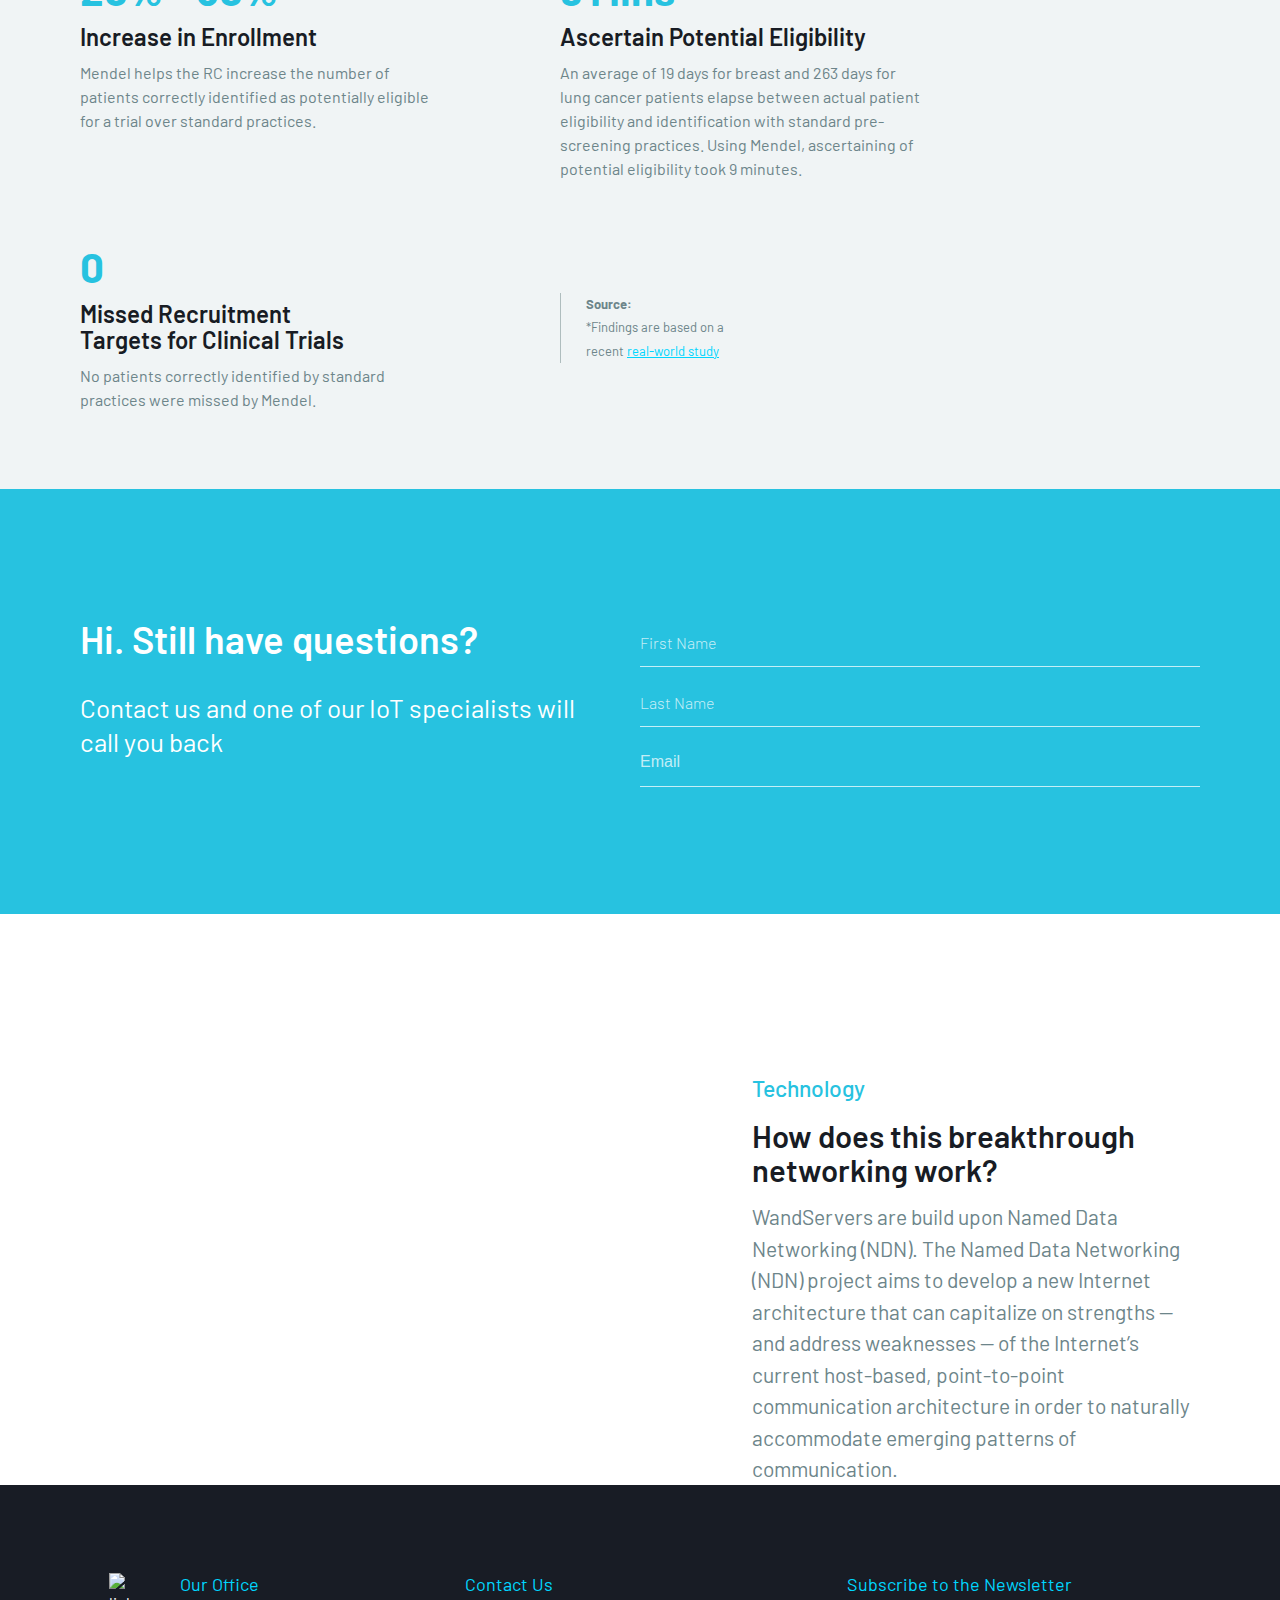
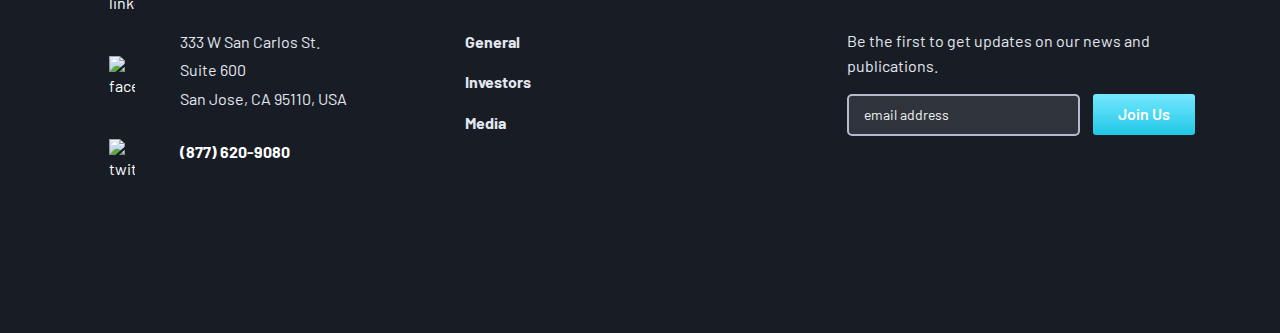
==== commit e7be53e4: "more content; remove random script" ====
--- a/public/index.html
+++ b/public/index.html
@@ -16,7 +16,7 @@
     <meta property="og:image" content="assets/images/logo.png" />
     <meta property="og:description" content="Short Wand Servers desc" />
     <meta property="og:site_name" content="Wand Servers" />
-    <link rel="shortcut icon" type="image/x-icon" href="logo.png" />
+    <link rel="shortcut icon" type="image/x-icon" href="assets/images/favicon.png" />
     <meta name="viewport" content="width=device-width, initial-scale=1" />
     <link
         href="https://fonts.googleapis.com/css?family=Barlow+Condensed:500|Barlow+Semi+Condensed:200,200i,400,800,800i|Barlow:100,200,200i,400,500,600,700,700i,900|Roboto+Mono:300,500,700"
@@ -175,7 +175,7 @@
                         </div>
                         <div class="analysis-img">
                             <span class="analysis-count">02</span>
-                            <img src="assets/images/site.png" alt="" />
+                            <img src="assets/images/bulb.png" alt="" />
 
                         </div>
                     </div>
@@ -191,7 +191,7 @@
                         </div>
                         <div class="analysis-img">
                             <span class="analysis-count">03</span>
-                            <img src="assets/images/bulb.png" alt="" />
+                            <img src="assets/images/eye.png" alt="" />
                         </div>
                     </div>
                     <div class="analysis-patients">
@@ -206,7 +206,7 @@
                         </div>
                         <div class="analysis-img">
                             <span class="analysis-count">04</span>
-                            <img src="assets/images/eye.png" alt="" />
+                            <img src="assets/images/key.png" alt="" />
                         </div>
                     </div>
                     <div class="analysis-activation">
@@ -221,7 +221,7 @@
                         </div>
                         <div class="analysis-img">
                             <span class="analysis-count">05</span>
-                            <img src="assets/images/key.png" alt="" />
+                            <img src="assets/images/site.png" alt="" />
                         </div>
                     </div>
                     <div class="btn-wrap">
@@ -327,11 +327,10 @@
                         <span class="tiny-heading">Technology</span>
                         <h3>How does this breakthrough networking work?</h3>
                         <p>
-                            We implemented novel algorithms for what we call clinical language comprehension, these
-                            algorithms extract billions of facts and build a digital story for each patient across
-                            millions
-                            of data points. This knowledge base can be searched in plain english with results in
-                            seconds.
+                            WandServers are build upon Named Data Networking (NDN). The Named Data Networking (NDN)
+                            project aims to develop a new Internet architecture that can capitalize on strengths — and
+                            address weaknesses — of the Internet’s current host-based, point-to-point communication
+                            architecture in order to naturally accommodate emerging patterns of communication.
                         </p>
                     </div>
                     <div class="brain-img">
@@ -441,27 +440,6 @@
     </div>
 
     <script data-cfasync="false" src="cdn-cgi/scripts/5c5dd728/cloudflare-static/email-decode.min.js"></script>
-    <script type="44cb1e7f4cbbc1f695d0b8cc-text/javascript">
-        function setRadioVal() {
-            if (document.getElementById('rdo1').checked) {
-                document.getElementById('00Nf2000003DYIZ').value = document.getElementById('rdo1').value;
-            } else if (document.getElementById('rdo2').checked) {
-                document.getElementById('00Nf2000003DYIZ').value = document.getElementById('rdo2').value;
-            }
-
-
-            if (document.getElementById('rdo3').checked) {
-                document.getElementById('00Nf2000003DaaK').value = document.getElementById('rdo3').value;
-            } else if (document.getElementById('rdo4').checked) {
-                document.getElementById('00Nf2000003DaaK').value = document.getElementById('rdo4').value;
-            } else if (document.getElementById('rdo5').checked) {
-                document.getElementById('00Nf2000003DaaK').value = document.getElementById('rdo5').value;
-            } else if (document.getElementById('rdo6').checked) {
-                document.getElementById('00Nf2000003DaaK').value = document.getElementById('rdo6').value;
-            }
-        }
-        setRadioVal();
-    </script>
     <script src="https://ajax.googleapis.com/ajax/libs/jquery/1.12.4/jquery.min.js"
         type="44cb1e7f4cbbc1f695d0b8cc-text/javascript"></script>
     <script src="assets/js/slick.min.js" type="44cb1e7f4cbbc1f695d0b8cc-text/javascript"></script>
--- a/public/assets/css/main.css
+++ b/public/assets/css/main.css
@@ -1,116 +1,116 @@
 /*   Import Files
  ===============================================*/
 
- @import url('https://fonts.googleapis.com/css?family=IBM+Plex+Sans');
- @import '../@ibm/plex/scss/ibm-plex.scss';
-
- /* Slider */
-
- .slick-slider {
-     position: relative;
-     display: block;
-     box-sizing: border-box;
-     -webkit-touch-callout: none;
-     -webkit-user-select: none;
-     -khtml-user-select: none;
-     -moz-user-select: none;
-     -ms-user-select: none;
-     user-select: none;
-     -ms-touch-action: pan-y;
-     touch-action: pan-y;
-     -webkit-tap-highlight-color: transparent;
- }
-
- .slick-list {
-     position: relative;
-     overflow: hidden;
-     display: block;
-     margin: 0;
-     padding: 0;
- }
-
- .slick-list:focus {
-     outline: none;
- }
-
- .slick-list.dragging {
-     cursor: pointer;
- }
-
- .slick-slider .slick-track,
- .slick-slider .slick-list {
-     -webkit-transform: translate3d(0, 0, 0);
-     -moz-transform: translate3d(0, 0, 0);
-     -ms-transform: translate3d(0, 0, 0);
-     -o-transform: translate3d(0, 0, 0);
-     transform: translate3d(0, 0, 0);
- }
-
- .slick-track {
-     position: relative;
-     left: 0;
-     top: 0;
-     display: block;
-     margin-left: auto;
-     margin-right: auto;
- }
-
- .slick-track:before,
- .slick-track:after {
-     content: "";
-     display: table;
- }
-
- .slick-track:after {
-     clear: both;
- }
-
- .slick-loading .slick-track {
-     visibility: hidden;
- }
-
- .slick-slide {
-     float: left;
-     height: 100%;
-     min-height: 1px;
-     display: none;
- }
-
- [dir="rtl"] .slick-slide {
-     float: right;
- }
-
- .slick-slide img {
-     display: block;
- }
-
- .slick-slide.slick-loading img {
-     display: none;
- }
-
- .slick-slide.dragging img {
-     pointer-events: none;
- }
-
- .slick-initialized .slick-slide {
-     display: block;
- }
-
- .slick-loading .slick-slide {
-     visibility: hidden;
- }
-
- .slick-vertical .slick-slide {
-     display: block;
-     height: auto;
-     border: 1px solid transparent;
- }
-
- .slick-arrow.slick-hidden {
-     display: none;
- }
-
- /*=============================================
+@import url('https://fonts.googleapis.com/css?family=IBM+Plex+Sans');
+@import '../@ibm/plex/scss/ibm-plex.scss';
+
+/* Slider */
+
+.slick-slider {
+  position: relative;
+  display: block;
+  box-sizing: border-box;
+  -webkit-touch-callout: none;
+  -webkit-user-select: none;
+  -khtml-user-select: none;
+  -moz-user-select: none;
+  -ms-user-select: none;
+  user-select: none;
+  -ms-touch-action: pan-y;
+  touch-action: pan-y;
+  -webkit-tap-highlight-color: transparent;
+}
+
+.slick-list {
+  position: relative;
+  overflow: hidden;
+  display: block;
+  margin: 0;
+  padding: 0;
+}
+
+.slick-list:focus {
+  outline: none;
+}
+
+.slick-list.dragging {
+  cursor: pointer;
+}
+
+.slick-slider .slick-track,
+.slick-slider .slick-list {
+  -webkit-transform: translate3d(0, 0, 0);
+  -moz-transform: translate3d(0, 0, 0);
+  -ms-transform: translate3d(0, 0, 0);
+  -o-transform: translate3d(0, 0, 0);
+  transform: translate3d(0, 0, 0);
+}
+
+.slick-track {
+  position: relative;
+  left: 0;
+  top: 0;
+  display: block;
+  margin-left: auto;
+  margin-right: auto;
+}
+
+.slick-track:before,
+.slick-track:after {
+  content: '';
+  display: table;
+}
+
+.slick-track:after {
+  clear: both;
+}
+
+.slick-loading .slick-track {
+  visibility: hidden;
+}
+
+.slick-slide {
+  float: left;
+  height: 100%;
+  min-height: 1px;
+  display: none;
+}
+
+[dir='rtl'] .slick-slide {
+  float: right;
+}
+
+.slick-slide img {
+  display: block;
+}
+
+.slick-slide.slick-loading img {
+  display: none;
+}
+
+.slick-slide.dragging img {
+  pointer-events: none;
+}
+
+.slick-initialized .slick-slide {
+  display: block;
+}
+
+.slick-loading .slick-slide {
+  visibility: hidden;
+}
+
+.slick-vertical .slick-slide {
+  display: block;
+  height: auto;
+  border: 1px solid transparent;
+}
+
+.slick-arrow.slick-hidden {
+  display: none;
+}
+
+/*=============================================
   Table Of Contents
   1.) Eric Meyer's Reset
   2.) Global Typography
@@ -125,3595 +125,3644 @@
   4.) Footer Style
   ===============================================*/
 
- /* 1.)----------------------- Eric Meyer's Reset ----------------------*/
-
- html,
- body,
- div,
- span,
- applet,
- object,
- iframe,
- h1,
- h2,
- h3,
- h4,
- h5,
- h6,
- p,
- blockquote,
- pre,
- a,
- abbr,
- acronym,
- address,
- big,
- cite,
- code,
- del,
- dfn,
- em,
- img,
- ins,
- kbd,
- q,
- s,
- samp,
- small,
- strike,
- strong,
- sub,
- sup,
- tt,
- var,
- b,
- u,
- i,
- center,
- dl,
- dt,
- dd,
- ol,
- ul,
- li,
- fieldset,
- form,
- label,
- legend,
- table,
- caption,
- tbody,
- tfoot,
- thead,
- tr,
- th,
- td,
- article,
- aside,
- canvas,
- details,
- embed,
- figure,
- figcaption,
- footer,
- header,
- hgroup,
- menu,
- nav,
- output,
- ruby,
- section,
- summary,
- time,
- mark,
- audio,
- video {
-     margin: 0;
-     padding: 0;
-     border: 0;
-     font-size: 100%;
-     font: inherit;
-     vertical-align: baseline;
- }
-
- /* HTML5 display-role reset for older browsers */
-
- article,
- aside,
- details,
- figcaption,
- figure,
- footer,
- header,
- hgroup,
- menu,
- nav,
- section {
-     display: block;
- }
-
- body {
-     line-height: 1;
- }
-
- ol,
- ul {
-     list-style: none;
- }
-
- blockquote,
- q {
-     quotes: none;
- }
-
- blockquote:before,
- blockquote:after,
- q:before,
- q:after {
-     content: '';
-     content: none;
- }
-
- table {
-     border-collapse: collapse;
-     border-spacing: 0;
- }
-
- /* 2.)----------------------Global Typography-----------------------*/
-
- html {
-     font-size: 62.5%;
- }
-
- body {
-     font-size: 1.6rem;
-     font-family: "Barlow", sans-serif;
-     line-height: 1.1;
-     color: #181c24;
- }
-
- *,
- :before,
- :after {
-     box-sizing: border-box;
- }
-
- /* 2.0.2) Global Headings ---------------------------------------------*/
-
- .hero-text,
- h2 {
-     font-size: 4.2rem;
-     font-weight: 700;
-     color: #181c25;
- }
-
- .hero-text span,
- h2 span {
-     text-transform: capitalize;
- }
-
- .hero-text strong,
- h2 strong {
-     text-transform: capitalize;
-     z-index: 1;
-     position: relative;
-     white-space: nowrap;
- }
-
- .hero-text strong:after,
- h2 strong:after {
-     content: '';
-     width: 100%;
-     height: 28px;
-     top: 19px;
-     right: auto;
-     bottom: auto;
-     left: 0;
-     position: absolute;
-     background-color: #74e8ff;
-     z-index: -1;
- }
-
- h2 {
-     font-weight: 600;
-     color: #2e3f50;
- }
-
- h3 {
-     font-weight: 600;
-     font-size: 2.4rem;
-     margin-bottom: 10px;
- }
-
- h6 {
-     font-size: 1.8rem;
-     color: #00d6ff;
-     margin-bottom: 33px;
- }
-
- /* 2.0.3)-----------------------General Text Formatting ----------------------*/
-
- p {
-     font-size: 2rem;
-     color: #6d858a;
-     line-height: 1.6;
- }
-
- blockquote,
- cite,
- q,
- var,
- dfn {
-     font-style: italic;
- }
-
- small {
-     font-size: 85.71429%;
-     line-height: 1.75;
- }
-
- /* 2.0.4)--------------------- Global Link style ------------------------*/
-
- a {
-     color: #ffffff;
-     text-decoration: none;
- }
-
- a:hover,
- a:focus,
- a:visited,
- input,
- select,
- textarea {
-     outline: none;
- }
-
- /* ----------------------------2.0.5) Global Button Styles -----------------*/
-
- .btn-primary,
- .bzButtonApply,
- .btn-success,
- .btn-secondary,
- .price-block .btn,
- .check-price .btn,
- .cloud-price .btn {
-     -webkit-border-radius: 5px;
-     -moz-border-radius: 5px;
-     -ms-border-radius: 5px;
-     border-radius: 5px;
-     -webkit-transition: all 0.3s;
-     -moz-transition: all 0.3s;
-     -ms-transition: all 0.3s;
-     -o-transition: all 0.3s;
-     transition: all 0.3s;
-     display: inline-block;
-     padding: 10px;
-     font-weight: 600;
-     font-size: 1.5rem;
- }
-
- .btn-primary:hover,
- .bzButtonApply:hover,
- .btn-success:hover,
- .btn-secondary:hover,
- .price-block .btn:hover,
- .check-price .btn:hover,
- .cloud-price .btn:hover {
-     opacity: 0.7;
- }
-
- .btn-primary,
- .bzButtonApply {
-     padding: 12px 20px;
-     position: relative;
-     min-width: 210px;
-     z-index: 1;
-     border: none;
-     color: #fff;
-     cursor: pointer;
- }
-
- .btn-primary:after,
- .bzButtonApply:after {
-     content: '';
-     width: 250px;
-     height: 138px;
-     top: -20px;
-     right: auto;
-     bottom: auto;
-     left: -20px;
-     position: absolute;
-     background: url(../images/shadow.png) center top no-repeat;
-     background-size: 100% 100%;
-     z-index: -1;
- }
-
- .btn-success {
-     -webkit-border-radius: 2px;
-     -moz-border-radius: 2px;
-     -ms-border-radius: 2px;
-     border-radius: 2px;
-     background-color: #0084bf;
-     color: #ffffff;
-     padding: 11px 15px;
-     font-size: 1.7rem;
- }
-
- .btn-secondary {
-     -webkit-border-radius: 2px;
-     -moz-border-radius: 2px;
-     -ms-border-radius: 2px;
-     border-radius: 2px;
-     color: #ffffff;
-     border: none;
- }
-
- /* -------------------- 2.0.6) Global Sprite Icons and Clearfix style -------------------------*/
-
- [class^="icon-"],
- [class*="icon-"] {
-     background-image: url(../images/sprite.png);
-     background-repeat: no-repeat;
-     display: inline-block;
-     -webkit-background-size: 500px 500px;
-     background-size: 500px 500px;
-     vertical-align: middle;
- }
-
- /*----------------------Clear Floated Elements by use Clearfix class-----------------------*/
-
- .clearfix:after,
- .navigation:after,
- .sub-menu ul:after,
- .footer-content:after,
- .news-wrap form .form-row:after,
- .clinical-data ul:after,
- .exchange-row:after,
- .exchange-reverse:after,
- .analysis-row:after,
- .analysis-reverse:after,
- .analysis-patients:after,
- .row-wisdom:after,
- .analysis-activation:after,
- .row-doctors:after,
- .site-row:after,
- .analysis-info:after,
- .trail-info:after,
- .data-row:after,
- .mendal-number ul:after,
- .price-list:after,
- .successful-wrap:after,
- .coordinte-desc:after,
- .team-wrap:after,
- .category-wrap:after,
- .about-sec:after,
- .stroy-sec:after,
- .leader-sec:after,
- .value-sec:after,
- .mendel-text:after,
- .value-sec ul:after,
- .popup-wrap .form-row:after,
- .meeting-wrap .form-row:after {
-     clear: both;
-     content: ' ';
-     display: block;
-     font-size: 0;
-     line-height: 0;
-     visibility: hidden;
-     width: 0;
-     height: 0;
- }
-
- .clearfix,
- .navigation,
- .sub-menu ul,
- .footer-content,
- .news-wrap form .form-row,
- .clinical-data ul,
- .exchange-row,
- .exchange-reverse,
- .analysis-row,
- .analysis-reverse,
- .analysis-patients,
- .row-wisdom,
- .analysis-activation,
- .row-doctors,
- .site-row,
- .analysis-info,
- .trail-info,
- .data-row,
- .mendal-number ul,
- .price-list,
- .successful-wrap,
- .coordinte-desc,
- .team-wrap,
- .category-wrap,
- .about-sec,
- .stroy-sec,
- .leader-sec,
- .value-sec,
- .mendel-text,
- .value-sec ul,
- .popup-wrap .form-row,
- .meeting-wrap .form-row {
-     display: inline-block;
- }
-
- * html .clearfix,
- * html .navigation,
- * html .sub-menu ul,
- .sub-menu * html ul,
- * html .footer-content,
- * html .news-wrap form .form-row,
- .news-wrap form * html .form-row,
- * html .clinical-data ul,
- .clinical-data * html ul,
- * html .exchange-row,
- * html .exchange-reverse,
- * html .analysis-row,
- * html .analysis-reverse,
- * html .analysis-patients,
- * html .row-wisdom,
- * html .analysis-activation,
- * html .row-doctors,
- * html .site-row,
- * html .analysis-info,
- * html .trail-info,
- * html .data-row,
- * html .mendal-number ul,
- .mendal-number * html ul,
- * html .price-list,
- * html .successful-wrap,
- * html .coordinte-desc,
- * html .team-wrap,
- * html .category-wrap,
- * html .about-sec,
- * html .stroy-sec,
- * html .leader-sec,
- * html .value-sec,
- * html .mendel-text,
- * html .value-sec ul,
- .value-sec * html ul,
- * html .popup-wrap .form-row,
- .popup-wrap * html .form-row,
- * html .meeting-wrap .form-row,
- .meeting-wrap * html .form-row {
-     height: 1%;
- }
-
- .clearfix,
- .navigation,
- .sub-menu ul,
- .footer-content,
- .news-wrap form .form-row,
- .clinical-data ul,
- .exchange-row,
- .exchange-reverse,
- .analysis-row,
- .analysis-reverse,
- .analysis-patients,
- .row-wisdom,
- .analysis-activation,
- .row-doctors,
- .site-row,
- .analysis-info,
- .trail-info,
- .data-row,
- .mendal-number ul,
- .price-list,
- .successful-wrap,
- .coordinte-desc,
- .team-wrap,
- .category-wrap,
- .about-sec,
- .stroy-sec,
- .leader-sec,
- .value-sec,
- .mendel-text,
- .value-sec ul,
- .popup-wrap .form-row,
- .meeting-wrap .form-row {
-     display: block;
- }
-
- /* -------------------- 2.0.7) Global Sprite Icons and Clearfix style -------------------------*/
-
- input[type="text"],
- input[type="password"],
- input[type="submit"],
- input[type="search"] {
-     -webkit-appearance: none;
- }
-
- input[type="text"],
- input[type="password"],
- input[type="search"],
- textarea {
-     width: 100%;
-     font-family: "Barlow", sans-serif;
- }
-
- label {
-     font-size: 1.4rem;
-     font-weight: 500;
-     text-transform: capitalize;
-     color: #8ba1a6;
-     display: block;
-     margin-bottom: 6px;
- }
-
- button:focus,
- button:active {
-     outline: none;
- }
-
- input[type="radio"] {
-     position: absolute;
-     opacity: 0;
- }
-
- input[type="text"],
- input[type="email"],
- input[type="tel"],
- textarea {
-     font-size: 1.4rem;
-     color: #2e3f50;
-     height: 48px;
-     padding: 0 14px;
-     -webkit-border-radius: 5px;
-     -moz-border-radius: 5px;
-     -ms-border-radius: 5px;
-     border-radius: 5px;
-     border: 1px solid #e3e7f0;
-     width: 100%;
-     background-color: #ffffff;
- }
-
- textarea {
-     resize: none;
- }
-
- input[type="submit"] {
-     cursor: pointer;
- }
-
- input[type="search"]::-webkit-search-decoration,
- input[type="search"]::-webkit-search-cancel-button,
- input[type="search"]::-webkit-search-results-button,
- input[type="search"]::-webkit-search-results-decoration {
-     display: none;
- }
-
- input[type="search"]::-ms-clear,
- input[type="email"]::-ms-clear,
- input[type="text"]::-ms-clear {
-     display: none;
-     width: 0;
-     height: 0;
- }
-
- input[type="search"]::-ms-reveal {
-     display: none;
-     width: 0;
-     height: 0;
- }
-
- /* --------------Global classes------------------ */
-
- #wrapper {
-     padding-top: 158px;
- }
-
- .other-role {
-     display: none !important;
- }
-
- .hide {
-     display: none !important;
- }
-
- .show {
-     display: block !important;
- }
-
- .container {
-     max-width: 1166px;
-     margin: 0 auto;
-     padding: 0 23px;
- }
-
- .menu-toggler,
- .join-btn,
- .footer-info,
- .news-wrap,
- .news-wrap form input[type="submit"],
- .office-wrap .office-cont,
- .section-quot .peer-block,
- .sign-wrap .sign,
- .successful-wrap .sites,
- .coordinator-info,
- .team-goal,
- .team-mission,
- .category-list ul li span:last-child,
- .business-list,
- .mendel-text .line-text,
- .popup-wrap .form-row .form-col:last-child,
- .meeting-wrap .form-row .form-col:last-child {
-     float: right;
- }
-
- .logo,
- .sub-menu ul li,
- .brand-sec ul li,
- .brand-new ul li,
- .news-wrap form input[type="email"],
- .contact-wrap,
- .office-wrap,
- .office-wrap .social-icons,
- .office-wrap .social-icons li,
- .clinical-data ul li,
- .section-quot .feedback,
- .sign-wrap .designation,
- .successful-wrap .dignity,
- .coordinate-info,
- .team-photo,
- .category-list,
- .category-list ul li span:first-child,
- .stroy-desc,
- .value-sec ul li,
- .popup-wrap .form-row .form-col:first-child,
- .meeting-wrap .form-row .form-col:first-child {
-     float: left;
- }
-
- .btn-primary,
- .bzButtonApply,
- .btn-success,
- .btn-secondary,
- .price-block .btn,
- .check-price .btn,
- .cloud-price .btn,
- .rdo-wrp,
- .separtor,
- .footer-wrap,
- .banner,
- .play-btn,
- .event-info,
- .price-block,
- .check-price,
- .cloud-price,
- .section-quot .feedback,
- .leader-sec ul,
- .popup-wrap,
- .meeting-wrap {
-     text-align: center;
- }
-
- .clinical-data ul li strong,
- .item-wrap .item h3 strong,
- .event-info span strong,
- .price-head,
- .leader-sec figcaption,
- .week-info {
-     text-transform: uppercase;
- }
-
- .btn-secondary,
- .event-info span,
- .coordinate-info h2,
- .team-photo h2,
- .category-list ul li span:last-child,
- .content-desc h2,
- .mendel-text .line-text,
- .leader-sec figcaption strong {
-     text-transform: capitalize;
- }
-
- .feedback blockquote,
- .sign-wrap .designation,
- .leader-sec figcaption {
-     font-style: italic;
- }
-
- .btn-primary,
- .bzButtonApply {
-     background: -webkit-linear-gradient(to right, #31c3e8 0%, #7e85ed 48%, #d343f3 100%);
-     background: -moz-linear-gradient(to right, #31c3e8 0%, #7e85ed 48%, #d343f3 100%);
-     background: -o-linear-gradient(to right, #31c3e8 0%, #7e85ed 48%, #d343f3 100%);
-     background: -webkit-gradient(linear, 100% 0, 0 0, from(#31c3e8), color-stop(0.48, #7e85ed), to(#d343f3));
-     background: linear-gradient(to right, #31c3e8 0%, #7e85ed 48%, #d343f3 100%);
-     /* W3C, IE10+, FF16+, Chrome26+, Opera12+, Safari7+ */
- }
-
- .hero-text span,
- h2 span,
- .join-btn {
-     background-image: -webkit-gradient(linear, left top, 90deg, color-stop(0%, #35C2E9), color-stop(100%, #E236F2));
-     background-image: -moz-linear-gradient(90deg, #35C2E9 0%, #E236F2 100%);
-     background-image: -webkit-linear-gradient(90deg, #35C2E9 0%, #E236F2 100%);
-     background-image: -o-linear-gradient(90deg, #35C2E9 0%, #E236F2 100%);
-     background-image: -ms-linear-gradient(90deg, #35C2E9 0%, #E236F2 100%);
-     background-image: linear-gradient(90deg, #35C2E9 0%, #E236F2 100%);
-     -webkit-background-clip: text;
-     -webkit-text-fill-color: transparent;
-     position: relative;
-     display: inline-block;
-     /*required*/
- }
-
- .btn-secondary {
-     background: linear-gradient(to bottom, #75e9ff 0%, #6be5fd 13%, #62e0f7 21%, #4fdbf4 44%, #44d4ef 56%, #3ed2f0 67%, #2ecce9 82%, #20c8e5 100%);
- }
-
- .protocol-list {
-     background: #1e5799;
-     /* Old browsers */
-     background: -moz-linear-gradient(left, #1e5799 0%, #53abeb 0%, #6297e5 100%);
-     /* FF3.6-15 */
-     background: -webkit-linear-gradient(left, #1e5799 0%, #53abeb 0%, #6297e5 100%);
-     /* Chrome10-25,Safari5.1-6 */
-     background: linear-gradient(to right, #1e5799 0%, #53abeb 0%, #6297e5 100%);
-     /* W3C, IE10+, FF16+, Chrome26+, Opera12+, Safari7+ */
- }
-
- .protocol-list li:nth-child(2n) {
-     background: #59a9f0;
-     /* Old browsers */
-     background: -moz-linear-gradient(left, #59a9f0 0%, #5f8de3 100%);
-     /* FF3.6-15 */
-     background: -webkit-linear-gradient(left, #59a9f0 0%, #5f8de3 100%);
-     /* Chrome10-25,Safari5.1-6 */
-     background: linear-gradient(to right, #59a9f0 0%, #5f8de3 100%);
-     /* W3C, IE10+, FF16+, Chrome26+, Opera12+, Safari7+ */
- }
-
- .menu-toggler,
- .hide-desktop,
- .mac-btn {
-     display: none;
- }
-
- .line-text {
-     font-size: 1.6rem;
-     color: #6d858a;
-     line-height: 23px;
-     display: block;
-     padding-left: 12px;
-     border-left: 1px solid #00d5ff;
- }
-
- .rdo-wrp {
-     position: relative;
-     display: inline-block;
-     width: 100%;
-     max-width: 148.6px;
-     line-height: 46px;
-     height: 46px;
- }
-
- .rdo-wrp label {
-     font-weight: 400;
-     cursor: pointer;
- }
-
- .overlay {
-     padding: 0 15px;
-     top: 0;
-     right: auto;
-     bottom: 0;
-     left: auto;
-     position: fixed;
-     width: 100%;
-     height: 100%;
-     z-index: 10;
-     background-color: #abb2ba;
-     overflow-y: auto;
- }
-
- .separtor {
-     display: block;
-     overflow: hidden;
- }
-
- img {
-     max-width: 100%;
-     height: auto;
- }
-
- /*----------icons-------------------*/
-
- .icon-toggler {
-     background-position: -9px -34px;
-     width: 24px;
-     height: 20px;
- }
-
- .icon-arrow {
-     background-position: -65px -36px;
-     width: 12px;
-     height: 7px;
-     margin-left: 11px;
-     -webkit-transition: all 0.3s;
-     -moz-transition: all 0.3s;
-     -ms-transition: all 0.3s;
-     -o-transition: all 0.3s;
-     transition: all 0.3s;
- }
-
- .dropdown .icon-arrow {
-     -webkit-transform: rotate(180deg);
-     -moz-transform: rotate(180deg);
-     -ms-transform: rotate(180deg);
-     -o-transform: rotate(180deg);
-     transform: rotate(180deg);
- }
-
- .remove-toggle {
-     background-position: -37px -34px;
- }
-
- .icon-arrowup {
-     background-position: -82px -36px;
-     width: 12px;
-     height: 14px;
-     margin-left: 12px;
- }
-
- .icon-search {
-     background-position: -101px -34px;
-     width: 24px;
-     height: 24px;
- }
-
- .icon-separator {
-     background-position: -133px -35px;
-     width: 28px;
-     height: 15px;
-     position: relative;
- }
-
- .icon-separator:before {
-     content: '';
-     width: 3000px;
-     height: 1px;
-     background-color: #d7e5e8;
-     top: 7px;
-     right: 45px;
-     bottom: auto;
-     left: auto;
-     position: absolute;
- }
-
- .icon-separator:after {
-     content: '';
-     width: 3000px;
-     height: 1px;
-     background-color: #d7e5e8;
-     top: 7px;
-     right: auto;
-     bottom: auto;
-     left: 45px;
-     position: absolute;
- }
-
- .icon-star {
-     background-position: -169px -35px;
-     width: 13px;
-     height: 12px;
- }
-
- .icon-check {
-     background-position: -190px -36px;
-     width: 17px;
-     height: 13px;
- }
-
- /* 3.)-------------Header Styles---------------*/
-
- .header {
-     padding-top: 48px;
-     top: 0;
-     right: auto;
-     bottom: auto;
-     left: auto;
-     position: fixed;
-     -webkit-transition: all 0.5s;
-     -moz-transition: all 0.5s;
-     -ms-transition: all 0.5s;
-     -o-transition: all 0.5s;
-     transition: all 0.5s;
-     width: 100%;
-     background: #ffffff;
-     z-index: 9;
- }
-
- .header-fixed {
-     padding-top: 25px;
-     box-shadow: 0 37px 38px -30px rgba(0, 0, 0, 0.1);
- }
-
- .header-fixed .navigation {
-     padding-bottom: 6px;
- }
-
- .logo {
-     margin: 11px 0 0 5px;
-     position: relative;
-     width: 156px;
-     z-index: 1;
- }
-
- .studyPage .logo.study {
-     padding-bottom: 28px;
- }
-
- .navigation {
-     padding-bottom: 44px;
-     padding-right: 8px;
- }
-
- .join-wrap {
-     float: right;
-     margin-left: 147px;
-     position: relative;
-     z-index: 1;
-     background: #fff;
- }
-
- .join-wrap:after {
-     content: '';
-     width: 200px;
-     height: 138px;
-     top: -24px;
-     right: auto;
-     bottom: auto;
-     left: -20px;
-     position: absolute;
-     background: url(../images/shadow.png) center top no-repeat;
-     background-size: 100% 100%;
-     z-index: -2;
- }
-
- .join-wrap:before {
-     content: '';
-     width: 100%;
-     height: 100%;
-     top: 0;
-     right: auto;
-     bottom: auto;
-     left: 0;
-     position: absolute;
-     -webkit-border-radius: 5px;
-     -moz-border-radius: 5px;
-     -ms-border-radius: 5px;
-     border-radius: 5px;
-     background: #ffffff;
-     z-index: -1;
- }
-
- .join-btn {
-     font-weight: 600;
-     padding: 14px 20px 12px;
-     min-width: 100px;
-     text-align: center;
-     width: 150px;
- }
-
- .menu {
-     float: right;
-     padding-top: 14px;
- }
-
- .menu>li {
-     margin-left: 68px;
-     float: left;
-     min-width: 120px;
-     text-align: right;
- }
-
- .menu>li:hover>a {
-     font-weight: 700;
- }
-
- .menu>li>a {
-     color: #2e3f50;
-     display: inline-block;
-     font-weight: 500;
-     text-transform: capitalize;
-     padding-bottom: 33px;
-     position: relative;
- }
-
- .menu>li>a:after {
-     content: '';
-     -webkit-transition: all 0.3s;
-     -moz-transition: all 0.3s;
-     -ms-transition: all 0.3s;
-     -o-transition: all 0.3s;
-     transition: all 0.3s;
-     top: auto;
-     right: auto;
-     bottom: 0;
-     left: 0;
-     position: absolute;
-     background-color: #01d6ff;
-     width: 0%;
-     height: 2px;
- }
-
- .menu>li>a:hover:after {
-     width: 100%;
- }
-
- .menu>li.active a:after {
-     width: 100%;
- }
-
- .menu li.dropdown>a {
-     font-weight: 700;
- }
-
- .sub-menu .mega-menu {
-     display: none;
-     top: 100%;
-     right: 0;
-     bottom: auto;
-     left: 0;
-     position: absolute;
-     padding-left: 4px;
-     background-color: #ffffff;
-     box-shadow: 0 37px 38px -30px rgba(0, 0, 0, 0.1);
- }
-
- .sub-menu ul li {
-     width: 34.03%;
-     text-align: left;
-     margin-bottom: 50px;
- }
-
- .sub-menu ul li .submenu-wrap {
-     padding-right: 60px;
- }
-
- .sub-menu ul li a {
-     font-size: 1.8rem;
-     color: #27c2e0;
-     display: block;
-     margin-bottom: 12px;
-     font-weight: 500;
- }
-
- .sub-menu ul li span {
-     color: #8ba1a6;
-     display: block;
-     font-size: 2.4rem;
-     margin-top: 15px;
-     line-height: 1.2;
-     font-weight: 600;
- }
-
- .sub-menu ul li.submenu-list {
-     width: 31.9%;
- }
-
- .sub-menu ul li.submenu-list .submenu-wrap {
-     padding-right: 50px;
- }
-
- .sub-menu ul li.active span {
-     color: #181c24;
- }
-
- .submenu-sm {
-     position: relative;
- }
-
- .submenu-sm>a:hover:after {
-     display: none;
- }
-
- .submenu-sm ul {
-     display: none;
-     top: 100%;
-     right: 0;
-     bottom: auto;
-     left: 31px;
-     position: absolute;
-     -webkit-border-radius: 5px;
-     -moz-border-radius: 5px;
-     -ms-border-radius: 5px;
-     border-radius: 5px;
-     padding-left: 23px;
-     width: 152px;
-     background-color: #ffffff;
- }
-
- .submenu-sm ul li {
-     text-align: left;
-     margin-bottom: 35px;
- }
-
- .submenu-sm ul li:last-child {
-     margin-bottom: 24px;
- }
-
- .submenu-sm ul li a {
-     font-size: 1.6rem;
-     color: #2e3f50;
-     text-transform: capitalize;
- }
-
- .submenu-sm ul:after {
-     top: 7px;
-     right: auto;
-     bottom: auto;
-     left: -23px;
-     position: absolute;
-     content: '';
-     width: 204px;
-     height: 197px;
-     background: url(../images/drop-shadow.png) no-repeat center top;
-     background-size: 100% 100%;
-     z-index: -1;
- }
-
- .submenu-sm:hover ul {
-     display: block;
- }
-
- .dropdown .mega-menu {
-     display: block;
- }
-
- /* 4.)------------Footer Styles-----------------*/
-
- .brand-sec,
- .brand-new {
-     background-color: #f0f4f5;
-     padding: 78px 0 74px;
- }
-
- .brand-sec ul,
- .brand-new ul {
-     margin-left: 76px;
- }
-
- .brand-sec ul li,
- .brand-new ul li {
-     width: 29%;
- }
-
- .brand-sec ul li:first-child,
- .brand-new ul li:first-child {
-     width: 21%;
- }
-
- .brand-sec ul li:first-child img,
- .brand-new ul li:first-child img {
-     margin-top: 5px;
- }
-
- .brand-sec ul li:last-child,
- .brand-new ul li:last-child {
-     width: 20%;
- }
-
- .brand-sec ul li:last-child img,
- .brand-new ul li:last-child img {
-     margin-top: 5px;
- }
-
- .brand-sec ul li a,
- .brand-new ul li a {
-     display: inline-block;
- }
-
- .brand-sec ul li img,
- .brand-new ul li img {
-     height: 51px;
- }
-
- .brand-new {
-     background-color: #ffffff;
- }
-
- .footer-wrap {
-     background-color: #181c25;
-     background-size: cover;
-     padding: 90px 0;
- }
-
- .footer-wrap .flogo {
-     display: inline-block;
-     margin-bottom: 114px;
- }
-
- .footer-wrap .our-team {
-     font-size: 1.6rem;
-     color: #6d858a;
-     display: block;
-     padding: 3px 0 2px 12px;
-     text-align: left;
-     margin-left: 12px;
-     margin-bottom: 12px;
-     border-left-width: 1px;
-     border-left-style: solid;
-     border-left-color: #00d5ff;
- }
-
- .footer-content {
-     padding-left: 29px;
-     padding-right: 5px;
-     margin-bottom: 20px;
-     text-align: left;
- }
-
- .footer-content ul li {
-     font-size: 1.6rem;
-     color: #e3e7ef;
-     line-height: 1.8;
- }
-
- .footer-info {
-     width: 67.2%;
- }
-
- .news-wrap {
-     width: 47.7%;
- }
-
- .news-wrap span {
-     display: inline-block;
-     padding-right: 12px;
-     line-height: 1.6;
-     margin-bottom: 15px;
- }
-
- .news-wrap form input[type="email"] {
-     height: 42px;
-     background-color: rgba(255, 255, 255, 0.1);
-     width: 67%;
-     padding: 0 15px;
-     font-family: "Barlow", sans-serif;
-     font-size: 1.4rem;
-     color: #f0f4f5;
-     border: 2px solid #b3bbcc;
-     -webkit-border-radius: 5px;
-     -moz-border-radius: 5px;
-     -ms-border-radius: 5px;
-     border-radius: 5px;
- }
-
- .news-wrap form input[type="submit"] {
-     height: 41px;
-     background: linear-gradient(to bottom, #75e9ff 0%, #6be5fd 13%, #62e0f7 21%, #4fdbf4 44%, #44d4ef 56%, #3ed2f0 67%, #2ecce9 82%, #20c8e5 100%);
-     padding: 0 25px;
-     font-size: 1.6rem;
-     color: #ffffff;
-     line-height: 40px;
-     font-family: "Barlow", sans-serif;
-     font-weight: 600;
-     text-transform: capitalize;
-     cursor: pointer;
-     border: 0 solid transparent;
-     -webkit-border-radius: 3px;
-     -moz-border-radius: 3px;
-     -ms-border-radius: 3px;
-     border-radius: 3px;
- }
-
- .news-wrap form ::-webkit-input-placeholder {
-     /* Chrome/Opera/Safari */
-     color: #f0f4f5;
-     opacity: 1;
- }
-
- .news-wrap form ::-moz-placeholder {
-     /* Firefox 19+ */
-     color: #f0f4f5;
-     opacity: 1;
- }
-
- .news-wrap form :-ms-input-placeholder {
-     /* IE 10+ */
-     color: #f0f4f5;
-     opacity: 1;
- }
-
- .news-wrap form :-moz-placeholder {
-     /* Firefox 18- */
-     color: #f0f4f5;
-     opacity: 1;
- }
-
- .contact-wrap {
-     width: 50%;
- }
-
- .contact-wrap li {
-     margin-bottom: 12px;
- }
-
- .contact-wrap li span {
-     font-weight: 700;
-     text-transform: capitalize;
-     display: inline-block;
-     width: 88px;
- }
-
- .contact-wrap li a {
-     display: inline-block;
-     position: relative;
- }
-
- .contact-wrap li a:after {
-     content: '';
-     width: 0%;
-     height: 2px;
-     top: auto;
-     right: auto;
-     bottom: 0;
-     left: 0;
-     position: absolute;
-     background-color: #00d6ff;
- }
-
- .contact-wrap li a:hover:after {
-     content: '';
-     width: 100%;
-     height: 2px;
- }
-
- .office-wrap {
-     width: 25.1%;
- }
-
- .office-wrap .social-icons {
-     width: 26px;
-     margin-top: -2px;
- }
-
- .office-wrap .social-icons li {
-     margin-bottom: 38.5px;
-     width: 100%;
- }
-
- .office-wrap .office-cont {
-     width: 74%;
- }
-
- .office-wrap .office-cont a {
-     font-weight: 700;
- }
-
- .office-wrap .office-cont ul li:last-child {
-     margin-top: 24px;
- }
-
- /* 1). Home Page
+/* 1.)----------------------- Eric Meyer's Reset ----------------------*/
+
+html,
+body,
+div,
+span,
+applet,
+object,
+iframe,
+h1,
+h2,
+h3,
+h4,
+h5,
+h6,
+p,
+blockquote,
+pre,
+a,
+abbr,
+acronym,
+address,
+big,
+cite,
+code,
+del,
+dfn,
+em,
+img,
+ins,
+kbd,
+q,
+s,
+samp,
+small,
+strike,
+strong,
+sub,
+sup,
+tt,
+var,
+b,
+u,
+i,
+center,
+dl,
+dt,
+dd,
+ol,
+ul,
+li,
+fieldset,
+form,
+label,
+legend,
+table,
+caption,
+tbody,
+tfoot,
+thead,
+tr,
+th,
+td,
+article,
+aside,
+canvas,
+details,
+embed,
+figure,
+figcaption,
+footer,
+header,
+hgroup,
+menu,
+nav,
+output,
+ruby,
+section,
+summary,
+time,
+mark,
+audio,
+video {
+  margin: 0;
+  padding: 0;
+  border: 0;
+  font-size: 100%;
+  font: inherit;
+  vertical-align: baseline;
+}
+
+/* HTML5 display-role reset for older browsers */
+
+article,
+aside,
+details,
+figcaption,
+figure,
+footer,
+header,
+hgroup,
+menu,
+nav,
+section {
+  display: block;
+}
+
+body {
+  line-height: 1;
+}
+
+ol,
+ul {
+  list-style: none;
+}
+
+blockquote,
+q {
+  quotes: none;
+}
+
+blockquote:before,
+blockquote:after,
+q:before,
+q:after {
+  content: '';
+  content: none;
+}
+
+table {
+  border-collapse: collapse;
+  border-spacing: 0;
+}
+
+/* 2.)----------------------Global Typography-----------------------*/
+
+html {
+  font-size: 62.5%;
+}
+
+body {
+  font-size: 1.6rem;
+  font-family: 'Barlow', sans-serif;
+  line-height: 1.1;
+  color: #181c24;
+}
+
+*,
+:before,
+:after {
+  box-sizing: border-box;
+}
+
+/* 2.0.2) Global Headings ---------------------------------------------*/
+
+.hero-text,
+h2 {
+  font-size: 4.2rem;
+  font-weight: 700;
+  color: #181c25;
+}
+
+.hero-text span,
+h2 span {
+  text-transform: capitalize;
+}
+
+.hero-text strong,
+h2 strong {
+  text-transform: capitalize;
+  z-index: 1;
+  position: relative;
+  white-space: nowrap;
+}
+
+.hero-text strong:after,
+h2 strong:after {
+  content: '';
+  width: 100%;
+  height: 28px;
+  top: 19px;
+  right: auto;
+  bottom: auto;
+  left: 0;
+  position: absolute;
+  background-color: #74e8ff;
+  z-index: -1;
+}
+
+h2 {
+  font-weight: 600;
+  color: #2e3f50;
+}
+
+h3 {
+  font-weight: 600;
+  font-size: 2.4rem;
+  margin-bottom: 10px;
+}
+
+h6 {
+  font-size: 1.8rem;
+  color: #00d6ff;
+  margin-bottom: 33px;
+}
+
+/* 2.0.3)-----------------------General Text Formatting ----------------------*/
+
+p {
+  font-size: 2rem;
+  color: #6d858a;
+  line-height: 1.6;
+}
+
+blockquote,
+cite,
+q,
+var,
+dfn {
+  font-style: italic;
+}
+
+small {
+  font-size: 85.71429%;
+  line-height: 1.75;
+}
+
+/* 2.0.4)--------------------- Global Link style ------------------------*/
+
+a {
+  color: #ffffff;
+  text-decoration: none;
+}
+
+a:hover,
+a:focus,
+a:visited,
+input,
+select,
+textarea {
+  outline: none;
+}
+
+/* ----------------------------2.0.5) Global Button Styles -----------------*/
+
+.btn-primary,
+.bzButtonApply,
+.btn-success,
+.btn-secondary,
+.price-block .btn,
+.check-price .btn,
+.cloud-price .btn {
+  -webkit-border-radius: 5px;
+  -moz-border-radius: 5px;
+  -ms-border-radius: 5px;
+  border-radius: 5px;
+  -webkit-transition: all 0.3s;
+  -moz-transition: all 0.3s;
+  -ms-transition: all 0.3s;
+  -o-transition: all 0.3s;
+  transition: all 0.3s;
+  display: inline-block;
+  padding: 10px;
+  font-weight: 600;
+  font-size: 1.5rem;
+}
+
+.btn-primary:hover,
+.bzButtonApply:hover,
+.btn-success:hover,
+.btn-secondary:hover,
+.price-block .btn:hover,
+.check-price .btn:hover,
+.cloud-price .btn:hover {
+  opacity: 0.7;
+}
+
+.btn-primary,
+.bzButtonApply {
+  padding: 12px 20px;
+  position: relative;
+  min-width: 210px;
+  z-index: 1;
+  border: none;
+  color: #fff;
+  cursor: pointer;
+}
+
+.btn-primary:after,
+.bzButtonApply:after {
+  content: '';
+  width: 250px;
+  height: 138px;
+  top: -20px;
+  right: auto;
+  bottom: auto;
+  left: -20px;
+  position: absolute;
+  background: url(../images/shadow.png) center top no-repeat;
+  background-size: 100% 100%;
+  z-index: -1;
+}
+
+.btn-success {
+  -webkit-border-radius: 2px;
+  -moz-border-radius: 2px;
+  -ms-border-radius: 2px;
+  border-radius: 2px;
+  background-color: #0084bf;
+  color: #ffffff;
+  padding: 11px 15px;
+  font-size: 1.7rem;
+}
+
+.btn-secondary {
+  -webkit-border-radius: 2px;
+  -moz-border-radius: 2px;
+  -ms-border-radius: 2px;
+  border-radius: 2px;
+  color: #ffffff;
+  border: none;
+}
+
+/* -------------------- 2.0.6) Global Sprite Icons and Clearfix style -------------------------*/
+
+[class^='icon-'],
+[class*='icon-'] {
+  background-image: url(../images/sprite.png);
+  background-repeat: no-repeat;
+  display: inline-block;
+  -webkit-background-size: 500px 500px;
+  background-size: 500px 500px;
+  vertical-align: middle;
+}
+
+/*----------------------Clear Floated Elements by use Clearfix class-----------------------*/
+
+.clearfix:after,
+.navigation:after,
+.sub-menu ul:after,
+.footer-content:after,
+.news-wrap form .form-row:after,
+.clinical-data ul:after,
+.exchange-row:after,
+.exchange-reverse:after,
+.analysis-row:after,
+.analysis-reverse:after,
+.analysis-patients:after,
+.row-wisdom:after,
+.analysis-activation:after,
+.row-doctors:after,
+.site-row:after,
+.analysis-info:after,
+.trail-info:after,
+.data-row:after,
+.mendal-number ul:after,
+.price-list:after,
+.successful-wrap:after,
+.coordinte-desc:after,
+.team-wrap:after,
+.category-wrap:after,
+.about-sec:after,
+.stroy-sec:after,
+.leader-sec:after,
+.value-sec:after,
+.mendel-text:after,
+.value-sec ul:after,
+.popup-wrap .form-row:after,
+.meeting-wrap .form-row:after {
+  clear: both;
+  content: ' ';
+  display: block;
+  font-size: 0;
+  line-height: 0;
+  visibility: hidden;
+  width: 0;
+  height: 0;
+}
+
+.clearfix,
+.navigation,
+.sub-menu ul,
+.footer-content,
+.news-wrap form .form-row,
+.clinical-data ul,
+.exchange-row,
+.exchange-reverse,
+.analysis-row,
+.analysis-reverse,
+.analysis-patients,
+.row-wisdom,
+.analysis-activation,
+.row-doctors,
+.site-row,
+.analysis-info,
+.trail-info,
+.data-row,
+.mendal-number ul,
+.price-list,
+.successful-wrap,
+.coordinte-desc,
+.team-wrap,
+.category-wrap,
+.about-sec,
+.stroy-sec,
+.leader-sec,
+.value-sec,
+.mendel-text,
+.value-sec ul,
+.popup-wrap .form-row,
+.meeting-wrap .form-row {
+  display: inline-block;
+}
+
+* html .clearfix,
+* html .navigation,
+* html .sub-menu ul,
+.sub-menu * html ul,
+* html .footer-content,
+* html .news-wrap form .form-row,
+.news-wrap form * html .form-row,
+* html .clinical-data ul,
+.clinical-data * html ul,
+* html .exchange-row,
+* html .exchange-reverse,
+* html .analysis-row,
+* html .analysis-reverse,
+* html .analysis-patients,
+* html .row-wisdom,
+* html .analysis-activation,
+* html .row-doctors,
+* html .site-row,
+* html .analysis-info,
+* html .trail-info,
+* html .data-row,
+* html .mendal-number ul,
+.mendal-number * html ul,
+* html .price-list,
+* html .successful-wrap,
+* html .coordinte-desc,
+* html .team-wrap,
+* html .category-wrap,
+* html .about-sec,
+* html .stroy-sec,
+* html .leader-sec,
+* html .value-sec,
+* html .mendel-text,
+* html .value-sec ul,
+.value-sec * html ul,
+* html .popup-wrap .form-row,
+.popup-wrap * html .form-row,
+* html .meeting-wrap .form-row,
+.meeting-wrap * html .form-row {
+  height: 1%;
+}
+
+.clearfix,
+.navigation,
+.sub-menu ul,
+.footer-content,
+.news-wrap form .form-row,
+.clinical-data ul,
+.exchange-row,
+.exchange-reverse,
+.analysis-row,
+.analysis-reverse,
+.analysis-patients,
+.row-wisdom,
+.analysis-activation,
+.row-doctors,
+.site-row,
+.analysis-info,
+.trail-info,
+.data-row,
+.mendal-number ul,
+.price-list,
+.successful-wrap,
+.coordinte-desc,
+.team-wrap,
+.category-wrap,
+.about-sec,
+.stroy-sec,
+.leader-sec,
+.value-sec,
+.mendel-text,
+.value-sec ul,
+.popup-wrap .form-row,
+.meeting-wrap .form-row {
+  display: block;
+}
+
+/* -------------------- 2.0.7) Global Sprite Icons and Clearfix style -------------------------*/
+
+input[type='text'],
+input[type='password'],
+input[type='submit'],
+input[type='search'] {
+  -webkit-appearance: none;
+}
+
+input[type='text'],
+input[type='password'],
+input[type='search'],
+textarea {
+  width: 100%;
+  font-family: 'Barlow', sans-serif;
+}
+
+label {
+  font-size: 1.4rem;
+  font-weight: 500;
+  text-transform: capitalize;
+  color: #8ba1a6;
+  display: block;
+  margin-bottom: 6px;
+}
+
+button:focus,
+button:active {
+  outline: none;
+}
+
+input[type='radio'] {
+  position: absolute;
+  opacity: 0;
+}
+
+input[type='text'],
+input[type='email'],
+input[type='tel'],
+textarea {
+  font-size: 1.4rem;
+  color: #2e3f50;
+  height: 48px;
+  padding: 0 14px;
+  -webkit-border-radius: 5px;
+  -moz-border-radius: 5px;
+  -ms-border-radius: 5px;
+  border-radius: 5px;
+  border: 1px solid #e3e7f0;
+  width: 100%;
+  background-color: #ffffff;
+}
+
+textarea {
+  resize: none;
+}
+
+input[type='submit'] {
+  cursor: pointer;
+}
+
+input[type='search']::-webkit-search-decoration,
+input[type='search']::-webkit-search-cancel-button,
+input[type='search']::-webkit-search-results-button,
+input[type='search']::-webkit-search-results-decoration {
+  display: none;
+}
+
+input[type='search']::-ms-clear,
+input[type='email']::-ms-clear,
+input[type='text']::-ms-clear {
+  display: none;
+  width: 0;
+  height: 0;
+}
+
+input[type='search']::-ms-reveal {
+  display: none;
+  width: 0;
+  height: 0;
+}
+
+/* --------------Global classes------------------ */
+
+#wrapper {
+  padding-top: 158px;
+}
+
+.other-role {
+  display: none !important;
+}
+
+.hide {
+  display: none !important;
+}
+
+.show {
+  display: block !important;
+}
+
+.container {
+  max-width: 1166px;
+  margin: 0 auto;
+  padding: 0 23px;
+}
+
+.menu-toggler,
+.join-btn,
+.footer-info,
+.news-wrap,
+.news-wrap form input[type='submit'],
+.office-wrap .office-cont,
+.section-quot .peer-block,
+.sign-wrap .sign,
+.successful-wrap .sites,
+.coordinator-info,
+.team-goal,
+.team-mission,
+.category-list ul li span:last-child,
+.business-list,
+.mendel-text .line-text,
+.popup-wrap .form-row .form-col:last-child,
+.meeting-wrap .form-row .form-col:last-child {
+  float: right;
+}
+
+.logo,
+.sub-menu ul li,
+.brand-sec ul li,
+.brand-new ul li,
+.news-wrap form input[type='email'],
+.contact-wrap,
+.office-wrap,
+.office-wrap .social-icons,
+.office-wrap .social-icons li,
+.clinical-data ul li,
+.section-quot .feedback,
+.sign-wrap .designation,
+.successful-wrap .dignity,
+.coordinate-info,
+.team-photo,
+.category-list,
+.category-list ul li span:first-child,
+.stroy-desc,
+.value-sec ul li,
+.popup-wrap .form-row .form-col:first-child,
+.meeting-wrap .form-row .form-col:first-child {
+  float: left;
+}
+
+.btn-primary,
+.bzButtonApply,
+.btn-success,
+.btn-secondary,
+.price-block .btn,
+.check-price .btn,
+.cloud-price .btn,
+.rdo-wrp,
+.separtor,
+.footer-wrap,
+.banner,
+.play-btn,
+.event-info,
+.price-block,
+.check-price,
+.cloud-price,
+.section-quot .feedback,
+.leader-sec ul,
+.popup-wrap,
+.meeting-wrap {
+  text-align: center;
+}
+
+.clinical-data ul li strong,
+.item-wrap .item h3 strong,
+.event-info span strong,
+.price-head,
+.leader-sec figcaption,
+.week-info {
+  text-transform: uppercase;
+}
+
+.btn-secondary,
+.event-info span,
+.coordinate-info h2,
+.team-photo h2,
+.category-list ul li span:last-child,
+.content-desc h2,
+.mendel-text .line-text,
+.leader-sec figcaption strong {
+  text-transform: capitalize;
+}
+
+.feedback blockquote,
+.sign-wrap .designation,
+.leader-sec figcaption {
+  font-style: italic;
+}
+
+.btn-primary,
+.bzButtonApply {
+  background: -webkit-linear-gradient(
+    to right,
+    #31c3e8 0%,
+    #7e85ed 48%,
+    #d343f3 100%
+  );
+  background: -moz-linear-gradient(
+    to right,
+    #31c3e8 0%,
+    #7e85ed 48%,
+    #d343f3 100%
+  );
+  background: -o-linear-gradient(
+    to right,
+    #31c3e8 0%,
+    #7e85ed 48%,
+    #d343f3 100%
+  );
+  background: -webkit-gradient(
+    linear,
+    100% 0,
+    0 0,
+    from(#31c3e8),
+    color-stop(0.48, #7e85ed),
+    to(#d343f3)
+  );
+  background: linear-gradient(to right, #31c3e8 0%, #7e85ed 48%, #d343f3 100%);
+  /* W3C, IE10+, FF16+, Chrome26+, Opera12+, Safari7+ */
+}
+
+.hero-text span,
+h2 span,
+.join-btn {
+  background-image: -webkit-gradient(
+    linear,
+    left top,
+    90deg,
+    color-stop(0%, #35c2e9),
+    color-stop(100%, #e236f2)
+  );
+  background-image: -moz-linear-gradient(90deg, #35c2e9 0%, #e236f2 100%);
+  background-image: -webkit-linear-gradient(90deg, #35c2e9 0%, #e236f2 100%);
+  background-image: -o-linear-gradient(90deg, #35c2e9 0%, #e236f2 100%);
+  background-image: -ms-linear-gradient(90deg, #35c2e9 0%, #e236f2 100%);
+  background-image: linear-gradient(90deg, #35c2e9 0%, #e236f2 100%);
+  -webkit-background-clip: text;
+  -webkit-text-fill-color: transparent;
+  position: relative;
+  display: inline-block;
+  /*required*/
+}
+
+.btn-secondary {
+  background: linear-gradient(
+    to bottom,
+    #75e9ff 0%,
+    #6be5fd 13%,
+    #62e0f7 21%,
+    #4fdbf4 44%,
+    #44d4ef 56%,
+    #3ed2f0 67%,
+    #2ecce9 82%,
+    #20c8e5 100%
+  );
+}
+
+.protocol-list {
+  background: #1e5799;
+  /* Old browsers */
+  background: -moz-linear-gradient(left, #1e5799 0%, #53abeb 0%, #6297e5 100%);
+  /* FF3.6-15 */
+  background: -webkit-linear-gradient(
+    left,
+    #1e5799 0%,
+    #53abeb 0%,
+    #6297e5 100%
+  );
+  /* Chrome10-25,Safari5.1-6 */
+  background: linear-gradient(to right, #1e5799 0%, #53abeb 0%, #6297e5 100%);
+  /* W3C, IE10+, FF16+, Chrome26+, Opera12+, Safari7+ */
+}
+
+.protocol-list li:nth-child(2n) {
+  background: #59a9f0;
+  /* Old browsers */
+  background: -moz-linear-gradient(left, #59a9f0 0%, #5f8de3 100%);
+  /* FF3.6-15 */
+  background: -webkit-linear-gradient(left, #59a9f0 0%, #5f8de3 100%);
+  /* Chrome10-25,Safari5.1-6 */
+  background: linear-gradient(to right, #59a9f0 0%, #5f8de3 100%);
+  /* W3C, IE10+, FF16+, Chrome26+, Opera12+, Safari7+ */
+}
+
+.menu-toggler,
+.hide-desktop,
+.mac-btn {
+  display: none;
+}
+
+.line-text {
+  font-size: 1.6rem;
+  color: #6d858a;
+  line-height: 23px;
+  display: block;
+  padding-left: 12px;
+  border-left: 1px solid #00d5ff;
+}
+
+.rdo-wrp {
+  position: relative;
+  display: inline-block;
+  width: 100%;
+  max-width: 148.6px;
+  line-height: 46px;
+  height: 46px;
+}
+
+.rdo-wrp label {
+  font-weight: 400;
+  cursor: pointer;
+}
+
+.overlay {
+  padding: 0 15px;
+  top: 0;
+  right: auto;
+  bottom: 0;
+  left: auto;
+  position: fixed;
+  width: 100%;
+  height: 100%;
+  z-index: 10;
+  background-color: #abb2ba;
+  overflow-y: auto;
+}
+
+.separtor {
+  display: block;
+  overflow: hidden;
+}
+
+img {
+  max-width: 100%;
+  height: auto;
+}
+
+/*----------icons-------------------*/
+
+.icon-toggler {
+  background-position: -9px -34px;
+  width: 24px;
+  height: 20px;
+}
+
+.icon-arrow {
+  background-position: -65px -36px;
+  width: 12px;
+  height: 7px;
+  margin-left: 11px;
+  -webkit-transition: all 0.3s;
+  -moz-transition: all 0.3s;
+  -ms-transition: all 0.3s;
+  -o-transition: all 0.3s;
+  transition: all 0.3s;
+}
+
+.dropdown .icon-arrow {
+  -webkit-transform: rotate(180deg);
+  -moz-transform: rotate(180deg);
+  -ms-transform: rotate(180deg);
+  -o-transform: rotate(180deg);
+  transform: rotate(180deg);
+}
+
+.remove-toggle {
+  background-position: -37px -34px;
+}
+
+.icon-arrowup {
+  background-position: -82px -36px;
+  width: 12px;
+  height: 14px;
+  margin-left: 12px;
+}
+
+.icon-search {
+  background-position: -101px -34px;
+  width: 24px;
+  height: 24px;
+}
+
+.icon-separator {
+  background-position: -133px -35px;
+  width: 28px;
+  height: 15px;
+  position: relative;
+}
+
+.icon-separator:before {
+  content: '';
+  width: 3000px;
+  height: 1px;
+  background-color: #d7e5e8;
+  top: 7px;
+  right: 45px;
+  bottom: auto;
+  left: auto;
+  position: absolute;
+}
+
+.icon-separator:after {
+  content: '';
+  width: 3000px;
+  height: 1px;
+  background-color: #d7e5e8;
+  top: 7px;
+  right: auto;
+  bottom: auto;
+  left: 45px;
+  position: absolute;
+}
+
+.icon-star {
+  background-position: -169px -35px;
+  width: 13px;
+  height: 12px;
+}
+
+.icon-check {
+  background-position: -190px -36px;
+  width: 17px;
+  height: 13px;
+}
+
+/* 3.)-------------Header Styles---------------*/
+
+.header {
+  padding-top: 48px;
+  top: 0;
+  right: auto;
+  bottom: auto;
+  left: auto;
+  position: fixed;
+  -webkit-transition: all 0.5s;
+  -moz-transition: all 0.5s;
+  -ms-transition: all 0.5s;
+  -o-transition: all 0.5s;
+  transition: all 0.5s;
+  width: 100%;
+  background: #ffffff;
+  z-index: 9;
+}
+
+.header-fixed {
+  padding-top: 25px;
+  box-shadow: 0 37px 38px -30px rgba(0, 0, 0, 0.1);
+}
+
+.header-fixed .navigation {
+  padding-bottom: 6px;
+}
+
+.logo {
+  margin: 11px 0 0 5px;
+  position: relative;
+  width: 200px;
+  z-index: 1;
+}
+
+.studyPage .logo.study {
+  padding-bottom: 28px;
+}
+
+.navigation {
+  padding-bottom: 44px;
+  padding-right: 8px;
+}
+
+.join-wrap {
+  float: right;
+  margin-left: 147px;
+  position: relative;
+  z-index: 1;
+  background: #fff;
+}
+
+.join-wrap:after {
+  content: '';
+  width: 200px;
+  height: 138px;
+  top: -24px;
+  right: auto;
+  bottom: auto;
+  left: -20px;
+  position: absolute;
+  background: url(../images/shadow.png) center top no-repeat;
+  background-size: 100% 100%;
+  z-index: -2;
+}
+
+.join-wrap:before {
+  content: '';
+  width: 100%;
+  height: 100%;
+  top: 0;
+  right: auto;
+  bottom: auto;
+  left: 0;
+  position: absolute;
+  -webkit-border-radius: 5px;
+  -moz-border-radius: 5px;
+  -ms-border-radius: 5px;
+  border-radius: 5px;
+  background: #ffffff;
+  z-index: -1;
+}
+
+.join-btn {
+  font-weight: 600;
+  padding: 14px 20px 12px;
+  min-width: 100px;
+  text-align: center;
+  width: 150px;
+}
+
+.menu {
+  float: right;
+  padding-top: 14px;
+}
+
+.menu > li {
+  margin-left: 68px;
+  float: left;
+  min-width: 120px;
+  text-align: right;
+}
+
+.menu > li:hover > a {
+  font-weight: 700;
+}
+
+.menu > li > a {
+  color: #2e3f50;
+  display: inline-block;
+  font-weight: 500;
+  text-transform: capitalize;
+  padding-bottom: 33px;
+  position: relative;
+}
+
+.menu > li > a:after {
+  content: '';
+  -webkit-transition: all 0.3s;
+  -moz-transition: all 0.3s;
+  -ms-transition: all 0.3s;
+  -o-transition: all 0.3s;
+  transition: all 0.3s;
+  top: auto;
+  right: auto;
+  bottom: 0;
+  left: 0;
+  position: absolute;
+  background-color: #01d6ff;
+  width: 0%;
+  height: 2px;
+}
+
+.menu > li > a:hover:after {
+  width: 100%;
+}
+
+.menu > li.active a:after {
+  width: 100%;
+}
+
+.menu li.dropdown > a {
+  font-weight: 700;
+}
+
+.sub-menu .mega-menu {
+  display: none;
+  top: 100%;
+  right: 0;
+  bottom: auto;
+  left: 0;
+  position: absolute;
+  padding-left: 4px;
+  background-color: #ffffff;
+  box-shadow: 0 37px 38px -30px rgba(0, 0, 0, 0.1);
+}
+
+.sub-menu ul li {
+  width: 34.03%;
+  text-align: left;
+  margin-bottom: 50px;
+}
+
+.sub-menu ul li .submenu-wrap {
+  padding-right: 60px;
+}
+
+.sub-menu ul li a {
+  font-size: 1.8rem;
+  color: #27c2e0;
+  display: block;
+  margin-bottom: 12px;
+  font-weight: 500;
+}
+
+.sub-menu ul li span {
+  color: #8ba1a6;
+  display: block;
+  font-size: 2.4rem;
+  margin-top: 15px;
+  line-height: 1.2;
+  font-weight: 600;
+}
+
+.sub-menu ul li.submenu-list {
+  width: 31.9%;
+}
+
+.sub-menu ul li.submenu-list .submenu-wrap {
+  padding-right: 50px;
+}
+
+.sub-menu ul li.active span {
+  color: #181c24;
+}
+
+.submenu-sm {
+  position: relative;
+}
+
+.submenu-sm > a:hover:after {
+  display: none;
+}
+
+.submenu-sm ul {
+  display: none;
+  top: 100%;
+  right: 0;
+  bottom: auto;
+  left: 31px;
+  position: absolute;
+  -webkit-border-radius: 5px;
+  -moz-border-radius: 5px;
+  -ms-border-radius: 5px;
+  border-radius: 5px;
+  padding-left: 23px;
+  width: 152px;
+  background-color: #ffffff;
+}
+
+.submenu-sm ul li {
+  text-align: left;
+  margin-bottom: 35px;
+}
+
+.submenu-sm ul li:last-child {
+  margin-bottom: 24px;
+}
+
+.submenu-sm ul li a {
+  font-size: 1.6rem;
+  color: #2e3f50;
+  text-transform: capitalize;
+}
+
+.submenu-sm ul:after {
+  top: 7px;
+  right: auto;
+  bottom: auto;
+  left: -23px;
+  position: absolute;
+  content: '';
+  width: 204px;
+  height: 197px;
+  background: url(../images/drop-shadow.png) no-repeat center top;
+  background-size: 100% 100%;
+  z-index: -1;
+}
+
+.submenu-sm:hover ul {
+  display: block;
+}
+
+.dropdown .mega-menu {
+  display: block;
+}
+
+/* 4.)------------Footer Styles-----------------*/
+
+.brand-sec,
+.brand-new {
+  background-color: #f0f4f5;
+  padding: 78px 0 74px;
+}
+
+.brand-sec ul,
+.brand-new ul {
+  margin-left: 76px;
+}
+
+.brand-sec ul li,
+.brand-new ul li {
+  width: 29%;
+}
+
+.brand-sec ul li:first-child,
+.brand-new ul li:first-child {
+  width: 21%;
+}
+
+.brand-sec ul li:first-child img,
+.brand-new ul li:first-child img {
+  margin-top: 5px;
+}
+
+.brand-sec ul li:last-child,
+.brand-new ul li:last-child {
+  width: 20%;
+}
+
+.brand-sec ul li:last-child img,
+.brand-new ul li:last-child img {
+  margin-top: 5px;
+}
+
+.brand-sec ul li a,
+.brand-new ul li a {
+  display: inline-block;
+}
+
+.brand-sec ul li img,
+.brand-new ul li img {
+  height: 51px;
+}
+
+.brand-new {
+  background-color: #ffffff;
+}
+
+.footer-wrap {
+  background-color: #181c25;
+  background-size: cover;
+  padding: 90px 0;
+}
+
+.footer-wrap .flogo {
+  display: inline-block;
+  margin-bottom: 114px;
+}
+
+.footer-wrap .our-team {
+  font-size: 1.6rem;
+  color: #6d858a;
+  display: block;
+  padding: 3px 0 2px 12px;
+  text-align: left;
+  margin-left: 12px;
+  margin-bottom: 12px;
+  border-left-width: 1px;
+  border-left-style: solid;
+  border-left-color: #00d5ff;
+}
+
+.footer-content {
+  padding-left: 29px;
+  padding-right: 5px;
+  margin-bottom: 20px;
+  text-align: left;
+}
+
+.footer-content ul li {
+  font-size: 1.6rem;
+  color: #e3e7ef;
+  line-height: 1.8;
+}
+
+.footer-info {
+  width: 67.2%;
+}
+
+.news-wrap {
+  width: 47.7%;
+}
+
+.news-wrap span {
+  display: inline-block;
+  padding-right: 12px;
+  line-height: 1.6;
+  margin-bottom: 15px;
+}
+
+.news-wrap form input[type='email'] {
+  height: 42px;
+  background-color: rgba(255, 255, 255, 0.1);
+  width: 67%;
+  padding: 0 15px;
+  font-family: 'Barlow', sans-serif;
+  font-size: 1.4rem;
+  color: #f0f4f5;
+  border: 2px solid #b3bbcc;
+  -webkit-border-radius: 5px;
+  -moz-border-radius: 5px;
+  -ms-border-radius: 5px;
+  border-radius: 5px;
+}
+
+.news-wrap form input[type='submit'] {
+  height: 41px;
+  background: linear-gradient(
+    to bottom,
+    #75e9ff 0%,
+    #6be5fd 13%,
+    #62e0f7 21%,
+    #4fdbf4 44%,
+    #44d4ef 56%,
+    #3ed2f0 67%,
+    #2ecce9 82%,
+    #20c8e5 100%
+  );
+  padding: 0 25px;
+  font-size: 1.6rem;
+  color: #ffffff;
+  line-height: 40px;
+  font-family: 'Barlow', sans-serif;
+  font-weight: 600;
+  text-transform: capitalize;
+  cursor: pointer;
+  border: 0 solid transparent;
+  -webkit-border-radius: 3px;
+  -moz-border-radius: 3px;
+  -ms-border-radius: 3px;
+  border-radius: 3px;
+}
+
+.news-wrap form ::-webkit-input-placeholder {
+  /* Chrome/Opera/Safari */
+  color: #f0f4f5;
+  opacity: 1;
+}
+
+.news-wrap form ::-moz-placeholder {
+  /* Firefox 19+ */
+  color: #f0f4f5;
+  opacity: 1;
+}
+
+.news-wrap form :-ms-input-placeholder {
+  /* IE 10+ */
+  color: #f0f4f5;
+  opacity: 1;
+}
+
+.news-wrap form :-moz-placeholder {
+  /* Firefox 18- */
+  color: #f0f4f5;
+  opacity: 1;
+}
+
+.contact-wrap {
+  width: 50%;
+}
+
+.contact-wrap li {
+  margin-bottom: 12px;
+}
+
+.contact-wrap li span {
+  font-weight: 700;
+  text-transform: capitalize;
+  display: inline-block;
+  width: 88px;
+}
+
+.contact-wrap li a {
+  display: inline-block;
+  position: relative;
+}
+
+.contact-wrap li a:after {
+  content: '';
+  width: 0%;
+  height: 2px;
+  top: auto;
+  right: auto;
+  bottom: 0;
+  left: 0;
+  position: absolute;
+  background-color: #00d6ff;
+}
+
+.contact-wrap li a:hover:after {
+  content: '';
+  width: 100%;
+  height: 2px;
+}
+
+.office-wrap {
+  width: 25.1%;
+}
+
+.office-wrap .social-icons {
+  width: 26px;
+  margin-top: -2px;
+}
+
+.office-wrap .social-icons li {
+  margin-bottom: 38.5px;
+  width: 100%;
+}
+
+.office-wrap .office-cont {
+  width: 74%;
+}
+
+.office-wrap .office-cont a {
+  font-weight: 700;
+}
+
+.office-wrap .office-cont ul li:last-child {
+  margin-top: 24px;
+}
+
+/* 1). Home Page
   ===============================================*/
 
- .banner {
-     background: url(../images/curve-min.png) center no-repeat;
-     background-size: cover;
-     padding: 25px 0 125px;
-     position: relative;
-     z-index: 1;
- }
-
- .banner h1 {
-     padding: 0 13%;
-     line-height: 1.35;
-     margin-bottom: 33px;
- }
-
- .banner p {
-     color: #596c70;
-     font-size: 1.9rem;
-     padding: 0 18%;
-     margin-bottom: 43px;
- }
-
- .btn-wrap {
-     padding: 25px 0;
- }
-
- .temp_preview {
-     position: relative;
-     display: inline-block;
-     cursor: pointer;
- }
-
- .temp_preview svg {
-     width: 127px !important;
- }
-
- .temp_preview .play-img {
-     position: absolute;
-     left: 26px;
-     top: 29px;
-     z-index: 1;
- }
-
- .clinical-data {
-     position: relative;
-     padding: 65px 0 60px;
-     background: #ffffff;
- }
-
- .clinical-data ul li {
-     position: relative;
-     width: 27.7%;
-     padding-right: 11%;
- }
-
- .clinical-data ul li strong {
-     font-family: "Barlow Semi Condensed", sans-serif;
-     font-size: 7.2rem;
-     font-weight: 200;
-     letter-spacing: -2px;
-     display: block;
-     margin-bottom: 8px;
- }
-
- .clinical-data ul li sub {
-     font-size: 43%;
- }
-
- .clinical-data ul li span {
-     font-size: 1.5rem;
-     color: #445457;
-     line-height: 1.6;
- }
-
- .clinical-data ul li:last-child {
-     width: 16.9%;
-     padding-right: 0;
- }
-
- .clinical-data ul .graph-line1:after {
-     content: '';
-     width: 91px;
-     height: 61px;
-     top: -2px;
-     right: 122px;
-     bottom: auto;
-     left: auto;
-     position: absolute;
-     background: url(../images/line1.svg) center top no-repeat;
-     background-size: 100% 100%;
- }
-
- .clinical-data ul .graph-line2:after {
-     content: '';
-     width: 97px;
-     height: 53px;
-     top: -2px;
-     right: 106px;
-     bottom: auto;
-     left: auto;
-     position: absolute;
-     background: url(../images/line2.svg) center top no-repeat;
-     background-size: 100% 100%;
- }
-
- .clinical-data ul .graph-line3:after {
-     content: '';
-     width: 103px;
-     height: 50px;
-     top: -2px;
-     right: 159px;
-     bottom: auto;
-     left: auto;
-     position: absolute;
-     background: url(../images/line3.svg) center top no-repeat;
-     background-size: 100% 100%;
- }
-
- .clinical-data ul .graph-line4:after {
-     content: '';
-     width: 95px;
-     height: 53px;
-     top: -2px;
-     right: 0;
-     bottom: auto;
-     left: auto;
-     position: absolute;
-     background: url(../images/line4.svg) center top no-repeat;
-     background-size: 100% 100%;
- }
-
- .clinical-data:after {
-     content: '';
-     width: 100%;
-     height: 550px;
-     top: -154px;
-     right: auto;
-     bottom: auto;
-     left: 0;
-     position: absolute;
-     background: url(../images/shadow-lg.png) center top no-repeat;
-     background-size: 100% 100%;
-     z-index: -1;
- }
-
- .exchange {
-     padding: 116px 0 0;
-     position: relative;
-     overflow: hidden;
-     z-index: 1;
- }
-
- .exchange h2 {
-     margin-bottom: 78px;
- }
-
- .exchange:after {
-     content: '';
-     width: auto;
-     height: auto;
-     top: auto;
-     right: auto;
-     bottom: 60px;
-     left: -557px;
-     position: absolute;
-     border-right: 4000px solid #f0f4f5;
-     border-top: 850px solid transparent;
-     z-index: -1;
- }
-
- .exchange-info {
-     float: left;
-     margin-right: -115px;
-     width: 41%;
-     margin-top: 73px;
-     position: relative;
-     z-index: 2;
- }
-
- .exchange-info p {
-     margin-bottom: 34px;
- }
-
- .tiny-heading {
-     text-transform: capitalize;
-     font-weight: 500;
-     font-size: 1.8rem;
-     color: #27c2e0;
-     display: block;
-     margin-bottom: 16px;
- }
-
- .macbook {
-     float: right;
-     position: relative;
-     margin-right: -238px;
-     width: 90%;
-     z-index: 1;
- }
-
- .mac-btn {
-     top: auto;
-     right: 39px;
-     bottom: 96px;
-     left: auto;
-     position: absolute;
- }
-
- .exchange-row,
- .exchange-reverse {
-     margin-bottom: 57px;
- }
-
- .exchange-reverse {
-     margin-bottom: 0px;
- }
-
- .exchange-reverse .macbook {
-     float: left;
-     width: 75%;
-     margin: 0 0 0 -237px;
- }
-
- .exchange-reverse .exchange-info {
-     float: right;
-     margin: 48px 0 0 0;
-     width: 43.3%;
- }
-
- .exchange-reverse .exchange-info p {
-     /* margin-bottom: 183px;    */
- }
-
- .graph-wrap {
-     top: auto;
-     right: auto;
-     bottom: 170px;
-     left: 50px;
-     position: absolute;
-     width: 1270px;
- }
-
- .news-sec {
-     padding: 46px 0 108px;
- }
-
- .news-sec h2 {
-     margin-bottom: 82px;
- }
-
- .item-wrap {
-     margin: 0 -18px;
-     display: grid;
-     grid-auto-columns: minmax(100px, auto);
- }
-
- .item-wrap .item {
-     padding: 0 18px;
- }
-
- .item-wrap .item a {
-     color: #27c2e0;
- }
-
- .item-wrap .item h3 {
-     text-transform: none;
- }
-
- .item-wrap .item .tiny-heading {
-     margin-bottom: 15px;
- }
-
- .item-wrap .item:focus {
-     outline: none;
- }
-
- .event-info {
-     background: #f0f4f5;
-     -webkit-border-radius: 5px;
-     -moz-border-radius: 5px;
-     -ms-border-radius: 5px;
-     border-radius: 5px;
-     padding: 38px 0 42px 0;
-     margin-bottom: 22px;
- }
-
- .event-info span {
-     font-weight: 900;
-     font-size: 6.4rem;
-     color: #f0f4f5;
-     text-shadow: 1px 2px 49px rgba(0, 0, 0, 0.13);
- }
-
- #wrapper.page-hospital {
-     padding-top: 100px;
- }
-
- .page-hospital .navigation {
-     padding-bottom: 0;
- }
-
- .support-text {
-     float: left;
-     width: 42%;
-     margin: 151px 0 0 0;
- }
-
- .support-text h1 {
-     line-height: 1.34;
-     margin-bottom: 22px;
- }
-
- .support-text p {
-     font-size: 1.9rem;
-     margin-bottom: 15px;
- }
-
- .mendal-img {
-     width: 60%;
-     float: right;
-     position: relative;
-     margin: 5px -222px 0 0;
-     z-index: 1;
- }
-
- .mendal-img .play-btn {
-     top: 257px;
-     right: auto;
-     bottom: auto;
-     left: -173px;
-     position: absolute;
- }
-
- .mendal-img:after {
-     content: '';
-     width: 465px;
-     height: 465px;
-     top: 142px;
-     right: auto;
-     bottom: auto;
-     left: -112px;
-     position: absolute;
-     -webkit-border-radius: 50%;
-     -moz-border-radius: 50%;
-     -ms-border-radius: 50%;
-     border-radius: 50%;
-     background-color: #f0f4f5;
-     z-index: -1;
- }
-
- .section-support,
- .real-data {
-     overflow: hidden;
-     position: relative;
- }
-
- .section-support:after,
- .real-data:after {
-     content: '';
-     width: 607px;
-     height: 175px;
-     top: auto;
-     right: auto;
-     bottom: 237px;
-     left: 0;
-     position: absolute;
-     background: url(../images/net2.png) center top no-repeat;
- }
-
- .mendal-analysis,
- .data-analysis {
-     margin-top: -87px;
-     padding-bottom: 69px;
- }
-
- .mendal-analysis h2,
- .data-analysis h2 {
-     line-height: 1.25;
- }
-
- .mendal-analysis .btn-wrap,
- .data-analysis .btn-wrap {
-     text-align: center;
- }
-
- .analysis-row,
- .analysis-reverse,
- .analysis-patients,
- .row-wisdom,
- .analysis-activation,
- .row-doctors,
- .site-row,
- .analysis-info,
- .trail-info,
- .data-row {
-     margin-bottom: 166px;
- }
-
- .analysis-img {
-     float: right;
-     width: 45%;
-     margin-top: -45px;
-     position: relative;
- }
-
- .analysis-img .play-btn {
-     top: auto;
-     right: auto;
-     bottom: -40px;
-     left: -77px;
-     position: absolute;
- }
-
- .analysis-img .line-text {
-     margin-top: 35px;
- }
-
- .analysis-count {
-     top: 92px;
-     right: auto;
-     bottom: auto;
-     left: -30px;
-     position: absolute;
-     font-weight: 700;
-     font-size: 4.2rem;
-     color: #2e3f50;
- }
-
- .analysis-text {
-     float: left;
-     width: 39%;
-     margin-top: 76px;
- }
-
- .analysis-text h3 {
-     text-transform: none;
- }
-
- .analysis-reverse,
- .analysis-patients,
- .row-wisdom,
- .analysis-activation,
- .row-doctors,
- .site-row {
-     margin-bottom: 120px;
- }
-
- .analysis-reverse .analysis-img,
- .analysis-patients .analysis-img,
- .row-wisdom .analysis-img,
- .analysis-activation .analysis-img,
- .row-doctors .analysis-img,
- .site-row .analysis-img {
-     float: left;
-     width: 55%;
-     margin: 0;
- }
-
- .analysis-reverse .analysis-text,
- .analysis-patients .analysis-text,
- .row-wisdom .analysis-text,
- .analysis-activation .analysis-text,
- .row-doctors .analysis-text,
- .site-row .analysis-text {
-     float: right;
-     margin-top: 9px;
-     width: 40%;
- }
-
- .analysis-reverse .analysis-count,
- .analysis-patients .analysis-count,
- .row-wisdom .analysis-count,
- .analysis-activation .analysis-count,
- .row-doctors .analysis-count,
- .site-row .analysis-count {
-     -webkit-transform: rotate(-90deg);
-     -moz-transform: rotate(-90deg);
-     -ms-transform: rotate(-90deg);
-     -o-transform: rotate(-90deg);
-     transform: rotate(-90deg);
-     top: 18px;
-     left: -27px;
- }
-
- .analysis-info,
- .trail-info {
-     margin-bottom: 106px;
- }
-
- .analysis-info .analysis-text,
- .trail-info .analysis-text {
-     margin-top: 39px;
-     width: 42%;
- }
-
- .analysis-info .analysis-count,
- .trail-info .analysis-count {
-     left: auto;
-     right: 0;
-     top: 40px;
- }
-
- .analysis-info .analysis-img,
- .trail-info .analysis-img {
-     width: 48%;
- }
-
- .analysis-patients,
- .row-wisdom {
-     margin-bottom: 41px;
- }
-
- .analysis-patients .analysis-count,
- .row-wisdom .analysis-count {
-     -webkit-transform: none;
-     -moz-transform: none;
-     -ms-transform: none;
-     -o-transform: none;
-     transform: none;
-     left: 7px;
-     top: 0;
- }
-
- .analysis-patients .analysis-text,
- .row-wisdom .analysis-text {
-     margin-top: 43px;
- }
-
- .analysis-activation,
- .row-doctors {
-     margin-bottom: 94px;
- }
-
- .analysis-activation .analysis-img,
- .row-doctors .analysis-img {
-     width: 53%;
-     float: right;
- }
-
- .analysis-activation .analysis-text,
- .row-doctors .analysis-text {
-     margin-top: 114px;
-     float: left;
- }
-
- .analysis-activation .analysis-count,
- .row-doctors .analysis-count {
-     top: 101px;
-     left: -23px;
- }
-
- .mendal-number {
-     padding: 113px 0 69px;
-     background: #f0f4f5 url(../images/net1.png) right top no-repeat;
- }
-
- .mendal-number .tiny-heading {
-     font-weight: 700;
-     font-size: 4.2rem;
-     margin-bottom: 12px;
- }
-
- .mendal-number ul {
-     width: 960px;
- }
-
- .mendal-number li {
-     float: left;
-     width: 50%;
-     padding-right: 12%;
-     min-height: 170px;
-     margin: 55px 0 7px;
- }
-
- .mendal-number li strong {
-     font-weight: 700;
-     display: block;
- }
-
- .mendal-number li a {
-     color: #00d6ff;
-     text-decoration: underline;
- }
-
- .mendal-number li:last-child {
-     padding-top: 50px;
- }
-
- .mendal-number li:last-child p {
-     font-size: 1.3rem;
-     padding-left: 25px;
-     line-height: 1.8;
-     border-left: 1px solid #afbdbe;
- }
-
- .mendal-number p {
-     font-size: 1.6rem;
-     line-height: 1.5;
- }
-
- .mendal-number h3 {
-     text-transform: none;
- }
-
- .mendal-brain {
-     padding: 88px 0 0;
- }
-
- .brain-img {
-     float: left;
-     position: relative;
-     width: 35%;
-     margin-left: 45px;
- }
-
- .brain-img img {
-     display: block;
- }
-
- .brain-img .play-btn {
-     top: 126px;
-     right: -177px;
-     bottom: auto;
-     left: auto;
-     position: absolute;
-     width: 108px;
- }
-
- .brain-img .temp_preview .play-img {
-     width: 56px;
- }
-
- .brain-img .temp_preview svg {
-     width: 108px !important;
- }
-
- .brain-intro {
-     float: right;
-     width: 40%;
-     margin-top: 74px;
- }
-
- .brain-intro .tiny-heading {
-     font-size: 2.3rem;
-     margin-bottom: 18px;
- }
-
- .brain-intro h3 {
-     font-size: 3.1rem;
-     margin-bottom: 14px;
-     text-transform: none;
- }
-
- .brain-intro p {
-     font-size: 2.1rem;
-     line-height: 1.5;
- }
-
- .protocols {
-     padding: 211px 0 128px;
-     background: #f0f4f5;
- }
-
- .protocols li {
-     line-height: 56px;
- }
-
- .protocol-list {
-     float: left;
-     width: 31.4%;
-     padding: 29px 0px 34px;
-     border-radius: 5px 0 0 5px;
-     position: relative;
-     z-index: 2;
- }
-
- .protocol-list li {
-     font-weight: 500;
-     color: #ffffff;
-     font-size: 1.6rem;
-     padding-left: 63px;
- }
-
- .price-list {
-     width: 68.6%;
-     float: left;
-     margin-top: -48px;
- }
-
- .price-block,
- .check-price,
- .cloud-price {
-     -webkit-border-radius: 5px;
-     -moz-border-radius: 5px;
-     -ms-border-radius: 5px;
-     border-radius: 5px;
-     box-shadow: 0px 0px 15px #e5e9ea;
-     width: 30.3%;
-     padding: 40px 0px;
-     color: #3a4457;
-     float: left;
-     background: #ffffff;
-     position: relative;
-     z-index: 1;
- }
-
- .price-block .btn,
- .check-price .btn,
- .cloud-price .btn {
-     border: 1px solid #9da1ac;
-     -webkit-border-radius: 2px;
-     -moz-border-radius: 2px;
-     -ms-border-radius: 2px;
-     border-radius: 2px;
-     color: #3a4457;
-     font-weight: 600;
-     margin-top: 11px;
-     padding: 11px 48px;
- }
-
- .price-block li:nth-child(2n),
- .check-price li:nth-child(2n),
- .cloud-price li:nth-child(2n) {
-     background: url(../images/light-bg.png) left top no-repeat;
- }
-
- .check-price {
-     padding: 40px 0px 23px;
- }
-
- .check-price .btn {
-     border: 1px solid #9da1ac;
-     -webkit-border-radius: 2px;
-     -moz-border-radius: 2px;
-     -ms-border-radius: 2px;
-     border-radius: 2px;
-     color: #3a4457;
-     font-weight: 600;
-     margin-top: 11px;
-     padding: 11px 48px;
- }
-
- .check-price li:nth-child(2n) {
-     background: url(../images/light-bg.png) right top no-repeat;
- }
-
- .price-head {
-     font-weight: 700;
-     display: block;
-     letter-spacing: 3px;
-     color: #6d858a;
-     margin-bottom: 19px;
- }
-
- .free-price {
-     font-size: 2.6rem;
-     text-transform: capitalize;
-     display: block;
-     margin: 0 0 6px;
- }
-
- .free-price small {
-     font-size: 1.3rem;
-     text-transform: uppercase;
-     display: block;
-     letter-spacing: 8px;
-     margin-bottom: 22px;
- }
-
- .free-price strong {
-     font-weight: 700;
-     font-size: 4.1rem;
- }
-
- .free-price sub {
-     font-size: 50%;
- }
-
- .cloud-price {
-     width: 39.4%;
-     margin-top: -56px;
-     padding: 55px 0 50px;
-     box-shadow: 0px 0px 25px #e5e9ea;
-     z-index: 2;
- }
-
- .cloud-price .btn {
-     border: 1px solid #9da1ac;
-     -webkit-border-radius: 2px;
-     -moz-border-radius: 2px;
-     -ms-border-radius: 2px;
-     border-radius: 2px;
-     color: #3a4457;
-     font-weight: 600;
-     margin-top: 11px;
-     padding: 11px 48px;
- }
-
- .cloud-price .price-head {
-     font-size: 1.8rem;
-     margin-bottom: 22px;
- }
-
- .cloud-price .free-price {
-     margin: 47px 0 0;
- }
-
- .rating {
-     margin-bottom: 18px;
- }
-
- .rating i {
-     margin: 0 10px;
- }
-
- .section-quot {
-     padding: 151px 0 95px;
- }
-
- .section-quot .feedback {
-     width: 60%;
- }
-
- .section-quot .peer-block {
-     width: 31.4%;
- }
-
- .feedback blockquote {
-     position: relative;
-     font-size: 2rem;
-     color: #3a4457;
-     line-height: 1.6;
-     padding: 0 87px 22px 102px;
- }
-
- .feedback blockquote sup {
-     font-style: normal;
-     font-family: "Roboto Mono", monospace;
-     font-size: 10.2rem;
-     font-weight: 700;
-     color: #788e93;
-     top: -59px;
-     right: auto;
-     bottom: auto;
-     left: 47px;
-     position: absolute;
- }
-
- .feedback figure {
-     position: relative;
-     display: inline-block;
-     width: 176px;
-     height: 176px;
-     margin-bottom: 20px;
- }
-
- .feedback figure .play-btn {
-     top: 24px;
-     right: -55px;
-     bottom: auto;
-     left: auto;
-     position: absolute;
-     width: 110px;
-     height: 110px;
- }
-
- .feedback figure img {
-     -webkit-border-radius: 50%;
-     -moz-border-radius: 50%;
-     -ms-border-radius: 50%;
-     border-radius: 50%;
- }
-
- .feedback .temp_preview .play-img {
-     width: 58px;
- }
-
- .feedback .temp_preview svg {
-     width: 110px !important;
- }
-
- .sign-wrap {
-     text-align: left;
-     padding-left: 42px;
- }
-
- .sign-wrap .designation {
-     padding: 12px 0 15px 15px;
-     border-left-width: 1px;
-     border-left-style: solid;
-     border-left-color: #01d6ff;
-     font-size: 1.4rem;
-     color: #6d858a;
- }
-
- .sign-wrap .designation strong {
-     display: block;
-     font-weight: 600;
-     font-size: 2.1rem;
-     color: #181c24;
-     font-style: normal;
-     margin-bottom: 10px;
- }
-
- .sign-wrap .sign {
-     width: 40%;
- }
-
- .peer-block {
-     margin-top: 68px;
-     padding-left: 31px;
-     border-left-width: 1px;
-     border-left-style: solid;
-     border-left-color: #01d6ff;
- }
-
- .peer-block h2 {
-     font-size: 3.2rem;
-     margin-bottom: 10px;
- }
-
- .peer-block p {
-     font-size: 1.6rem;
-     padding-right: 12px;
-     margin-bottom: 34px;
- }
-
- .peer-block .btn-secondary {
-     font-size: 1.6rem;
-     font-weight: 600;
-     padding: 11px 30px;
-     -webkit-border-radius: 4px;
-     -moz-border-radius: 4px;
-     -ms-border-radius: 4px;
-     border-radius: 4px;
-     margin-bottom: 18px;
-     text-transform: none;
- }
-
- .peer-block .contact-us {
-     color: #8ba1a6;
-     padding-right: 40px;
- }
-
- .peer-block .contact-us a {
-     font-weight: 600;
-     color: #00d6ff;
- }
-
- .network-sec {
-     padding: 100px 0 75px;
-     background-color: #f0f4f5;
- }
-
- .network-sec h2 {
-     margin-bottom: 82px;
- }
-
- .network-sec h2 strong {
-     text-transform: none;
- }
-
- .successful-wrap {
-     padding-top: 165px;
-     background: url(../images/map.svg) center center no-repeat;
- }
-
- .successful-wrap .dignity {
-     width: 27%;
- }
-
- .successful-wrap .dignity img {
-     margin-left: -8px;
- }
-
- .successful-wrap .sites {
-     width: 48%;
-     margin-top: 39px;
- }
-
- .successful-wrap .sites img {
-     margin-left: 32px;
- }
-
- .coordinate-sec,
- .career-sec,
- .content-desc {
-     position: relative;
-     padding: 49px 0 210px;
- }
-
- .coordinate-sec:before,
- .career-sec:before,
- .content-desc:before {
-     top: 0px;
-     right: 0px;
-     bottom: auto;
-     left: auto;
-     position: absolute;
-     content: '';
-     width: 607px;
-     height: 176px;
-     background: url(../images/net1.png) no-repeat right top;
- }
-
- .coordinte-desc {
-     padding: 0 11px 0;
- }
-
- .coordinator-info {
-     width: 22.8%;
-     padding-top: 121px;
- }
-
- .coordinator-info h3 {
-     line-height: 1.25;
-     margin-bottom: 34px;
- }
-
- .coordinate-info,
- .team-photo {
-     width: 67%;
- }
-
- .coordinate-info h2,
- .team-photo h2 {
-     font-size: 4rem;
-     font-weight: 700;
-     color: #181c24;
-     margin-bottom: 77px;
- }
-
- .coordinate-info .coordinate-text,
- .team-photo .coordinate-text {
-     margin-bottom: 62px;
- }
-
- .coordinate-info .coordinate-text p,
- .team-photo .coordinate-text p {
-     margin-bottom: 33px;
- }
-
- .coordinate-list li {
-     padding-left: 35px;
-     position: relative;
-     margin-bottom: 31px;
- }
-
- .coordinate-list li:after {
-     top: 4px;
-     right: auto;
-     bottom: auto;
-     left: -1px;
-     position: absolute;
-     content: '';
-     width: 1px;
-     height: 100%;
-     background-color: #00d6ff;
- }
-
- .career-sec {
-     padding-bottom: 391px;
- }
-
- .team-wrap {
-     padding: 0 4px;
-     margin-bottom: 114px;
- }
-
- .team-photo {
-     width: 49%;
- }
-
- .team-photo h2 {
-     margin-bottom: 59px;
- }
-
- .team-goal,
- .team-mission {
-     width: 40%;
-     padding-top: 107px;
- }
-
- .team-goal .tiny-heading,
- .team-mission .tiny-heading {
-     margin-bottom: 11px;
- }
-
- .team-goal h2,
- .team-mission h2 {
-     font-weight: 500;
-     text-transform: none;
-     line-height: 1.4;
-     margin-bottom: 44px;
- }
-
- .category-list {
-     width: 100%;
- }
-
- .category-list a {
-     color: #000;
- }
-
- .category-list form {
-     margin-bottom: 142px;
- }
-
- .category-list .form-row {
-     position: relative;
- }
-
- .category-list .form-row button {
-     top: 2px;
-     right: auto;
-     bottom: auto;
-     left: 17px;
-     position: absolute;
-     border: 0 solid transparent;
-     background: transparent;
-     cursor: pointer;
- }
-
- .category-list .form-row button:focus {
-     outline: none;
- }
-
- .category-list .form-row input[type="search"] {
-     border: 0 solid transparent;
-     border-bottom-width: 1px;
-     border-bottom-style: solid;
-     border-bottom-color: #27c2e0;
-     -webkit-border-radius: 0;
-     -moz-border-radius: 0;
-     -ms-border-radius: 0;
-     border-radius: 0;
-     color: #27c2e0;
-     font-size: 2.4rem;
-     font-weight: 500;
-     padding: 0 10px 18px 62px;
- }
-
- .category-list .form-row ::-webkit-input-placeholder {
-     /* Chrome/Opera/Safari */
-     color: #27c2e0;
-     opacity: 1;
- }
-
- .category-list .form-row ::-moz-placeholder {
-     /* Firefox 19+ */
-     color: #27c2e0;
-     opacity: 1;
- }
-
- .category-list .form-row :-ms-input-placeholder {
-     /* IE 10+ */
-     color: #27c2e0;
-     opacity: 1;
- }
-
- .category-list .form-row :-moz-placeholder {
-     /* Firefox 18- */
-     color: #27c2e0;
-     opacity: 1;
- }
-
- .category-list ul li {
-     border-bottom-width: 1px;
-     border-bottom-style: solid;
-     border-bottom-color: #979797;
-     overflow: hidden;
-     color: #2e3f50;
-     padding-bottom: 34px;
-     margin-bottom: 35px;
-     font-weight: 500;
-     position: relative;
- }
-
- .category-list ul li.bzOpening h2 {
-     float: left;
-     line-height: 47px;
-     font-size: 26px;
- }
-
- .category-list ul li.bzOpening h2:hover {
-     color: #27c2e0;
- }
-
- .category-list ul li.bzOpening ul {
-     float: right;
- }
-
- .category-list ul li button {
-     display: none;
- }
-
- .category-list ul li ul li {
-     border-bottom: none;
-     padding-bottom: 0px;
-     margin-bottom: 0px;
- }
-
- .category-list ul li span:first-child {
-     font-size: 2.4rem;
-     max-width: 550px;
- }
-
- .category-list ul li span:last-child {
-     font-size: 1.6rem;
-     padding-top: 6px;
-     padding-right: 29px;
- }
-
- .business-list {
-     width: 28.9%;
-     padding-top: 30px;
- }
-
- .business-list h3 {
-     margin-bottom: 37px;
- }
-
- .business-list ul li {
-     margin-bottom: 43px;
- }
-
- .business-list ul li a {
-     color: #11a7c5;
-     font-size: 1.8rem;
-     font-weight: 500;
- }
-
- .content-desc {
-     padding-bottom: 0;
- }
-
- .about-sec,
- .stroy-sec,
- .leader-sec,
- .value-sec {
-     padding: 0 5px;
-     margin-bottom: 66px;
- }
-
- .about-sec .team-photo,
- .stroy-sec .team-photo,
- .leader-sec .team-photo,
- .value-sec .team-photo {
-     width: 52.1%;
- }
-
- .mendel-text {
-     padding: 18px 5px;
- }
-
- .mendel-text .line-text {
-     display: inline-block;
- }
-
- .team-mission {
-     width: 40.4%;
- }
-
- .team-mission p {
-     font-size: 4.1rem;
-     font-weight: 500;
-     color: #2e3f50;
-     line-height: 1.43;
- }
-
- .team-mission p strong {
-     font-weight: 700;
- }
-
- .stroy-sec {
-     margin-bottom: 32px;
- }
-
- .stroy-desc {
-     width: 46%;
- }
-
- .stroy-desc h2 {
-     margin-bottom: 60px;
- }
-
- .stroy-desc p {
-     font-size: 1.6rem;
-     margin-bottom: 12px;
-     line-height: 1.5;
- }
-
- .story-text {
-     padding: 36px 0 0;
- }
-
- .story-text p {
-     margin-bottom: 49px;
- }
-
- .team-mission {
-     width: 100%;
-     margin-bottom: 20px;
- }
-
- .team-mission p {
-     font-size: 4.1rem;
-     font-weight: 500;
-     color: #2e3f50;
-     line-height: 1.43;
- }
-
- .team-mission p strong {
-     font-weight: 700;
- }
-
- .ceo-photo {
-     padding-top: 107px;
-     float: right;
-     width: 48.7%;
- }
-
- .ceo-photo .mendel-text {
-     padding: 25px 3px;
- }
-
- .ceo-photo .mendel-text .line-text {
-     text-transform: none;
- }
-
- .leader-sec {
-     margin-bottom: 16px;
- }
-
- .leader-sec h2 {
-     margin-bottom: 53px;
- }
-
- .leader-sec ul {
-     margin-bottom: 48px;
- }
-
- .leader-sec ul:last-child {
-     margin-bottom: 0;
- }
-
- .leader-sec ul li {
-     display: inline-block;
-     position: relative;
-     margin: 0 103px;
-     margin-bottom: 45px;
- }
-
- .leader-sec ul li a {
-     top: 39px;
-     right: -19px;
-     bottom: auto;
-     left: auto;
-     position: absolute;
- }
-
- .leader-sec ul li img {
-     -webkit-border-radius: 50%;
-     -moz-border-radius: 50%;
-     -ms-border-radius: 50%;
-     border-radius: 50%;
- }
-
- .leader-sec figure img {
-     width: 160px;
-     height: 160px;
- }
-
- .leader-sec figcaption {
-     font-size: 1.4rem;
-     color: #2e3f50;
-     margin-top: 33px;
- }
-
- .leader-sec figcaption strong {
-     display: block;
-     font-weight: 600;
-     font-size: 2.1rem;
-     color: #181c24;
-     margin-bottom: 10px;
-     font-style: normal;
- }
-
- .value-sec {
-     margin-bottom: 0;
- }
-
- .value-sec h2 {
-     margin-bottom: 64px;
- }
-
- .value-sec ul {
-     margin: 0 -17px;
- }
-
- .value-sec ul li {
-     width: 33.33%;
-     padding: 0 17px;
-     margin-bottom: 132px;
- }
-
- .value-sec ul li .tiny-heading {
-     margin-bottom: 14px;
-     font-size: 24px;
- }
-
- .value-sec ul li p {
-     font-size: 1.6rem;
-     line-height: 1.5;
-     letter-spacing: -0.1px;
- }
-
- .value-sec ul li h3 {
-     text-transform: none;
-     padding-right: 54px;
- }
-
- .popup-wrap,
- .meeting-wrap {
-     padding: 63px 56px 56px 56px;
-     max-width: 740px;
-     -webkit-border-radius: 5px;
-     -moz-border-radius: 5px;
-     -ms-border-radius: 5px;
-     border-radius: 5px;
-     width: 100%;
-     margin: 88px auto 0;
-     background-color: #f0f4f5;
- }
-
- .studyForm {
-     padding: 62px 64px 68px;
-
- }
-
- .studyForm textarea {
-     height: 96px;
- }
-
-
- .studyForm .help {
-     color: #D33630;
-     font-family: 'IBM Plex Sans', sans-serif;
-     font-size: 12px;
-     font-weight: 400;
-     line-height: 22px;
-     text-align: left;
-     display: none;
-     align-items: center;
- }
-
- .studyForm .help::before {
-     content: url("../images/error@3x.svg");
-     margin-right: 5px;
-     height: 15px;
-
- }
-
- .fancybox-slide--html .fancybox-content {
-     overflow: visible;
- }
-
- .studyForm .error input,
- .studyForm .error textarea {
-     border: 1px solid #D33630;
- }
-
- .studyForm .error .help {
-     display: flex;
- }
-
- .thanku {
-     display: none;
- }
-
- .thanku .icon {
-
-     width: 80px;
-     height: 80px;
-     position: absolute;
-     left: 50%;
-     margin-left: -40px;
-     top: -40px;
- }
-
- .thanku h1 {
-     color: #181C24;
-     font-size: 24px;
-     font-weight: 600;
-     line-height: 30px;
-     text-align: center;
-     margin-bottom: 16px
- }
-
- .thanku h3 {
-     color: #181C24;
-     font-size: 20px;
-     font-weight: 400;
-     line-height: 30px;
-     text-align: center;
-     margin-bottom: 50px
- }
-
- .thanku input {
-     width: 208px;
-     line-height: 48px;
-     padding: 0;
- }
-
- .popup-wrap h2,
- .meeting-wrap h2 {
-     margin-bottom: 30px;
-     font-size: 2.4rem;
-     color: #181c24;
- }
-
- .popup-wrap .divider,
- .meeting-wrap .divider {
-     font-size: 1.4rem;
-     color: #8ba1a6;
-     display: inline-block;
-     line-height: 14px;
-     margin: 0 15px;
-     background-color: transparent;
-     width: auto;
-     height: auto;
- }
-
- .popup-wrap .form-body,
- .meeting-wrap .form-body {
-     text-align: left;
-     padding: 37px 9px 0;
- }
-
- .popup-wrap .form-row,
- .meeting-wrap .form-row {
-     margin-bottom: 19px;
- }
-
- .popup-wrap .form-row .form-col,
- .meeting-wrap .form-row .form-col {
-     width: 47.5%;
- }
-
- .popup-wrap textarea,
- .meeting-wrap textarea {
-     padding-top: 13px;
-     padding-bottom: 13px;
- }
-
- #form-messages,
- #let-form-messages {
-     margin: 20px 0;
- }
-
- #form-messages {
-     color: #27c2e0;
- }
-
- #let-form-messages {
-     color: #fff;
- }
-
- .option-row {
-     margin-bottom: 40px;
- }
-
- .option-row input:checked+label {
-     background-color: #ffffff;
-     color: #000000;
-     font-weight: 500;
-     box-shadow: 0 1px 2px 0px rgba(0, 0, 0, 0.1);
- }
-
- .option-row .rdo-wrp {
-     height: 38px;
-     line-height: 38px;
-     max-width: 223px;
- }
-
- .option-row .rdo-wrp label {
-     -webkit-border-radius: 5px;
-     -moz-border-radius: 5px;
-     -ms-border-radius: 5px;
-     border-radius: 5px;
-     border: 1px solid #e3e7f0;
- }
-
- .radio-group {
-     margin-bottom: 25px;
-     -webkit-border-radius: 5px;
-     -moz-border-radius: 5px;
-     -ms-border-radius: 5px;
-     border-radius: 5px;
-     border: 1px solid #e3e7f0;
- }
-
- .radio-group input:checked+label {
-     color: #181c24;
-     background-color: #ffffff;
-     -webkit-border-radius: 5px;
-     -moz-border-radius: 5px;
-     -ms-border-radius: 5px;
-     border-radius: 5px;
-     box-shadow: 0 1px 3px 0px rgba(0, 0, 0, 0.1);
- }
-
- .send-row {
-     padding-top: 29px;
- }
-
- .send-row .btn-secondary {
-     padding: 14px 53px 15px;
-     -webkit-border-radius: 5px;
-     -moz-border-radius: 5px;
-     -ms-border-radius: 5px;
-     border-radius: 5px;
- }
-
- .meeting-wrap {
-     padding: 71px 93px 60px;
-     max-width: 1050px;
-     position: relative;
-     z-index: 1;
- }
-
- .meeting-wrap:before {
-     top: 96px;
-     right: 145px;
-     bottom: auto;
-     left: auto;
-     position: absolute;
-     content: '';
-     width: 607px;
-     height: 176px;
-     background: url(../images/net1.png) no-repeat right top;
-     z-index: -1;
- }
-
- .meeting-wrap h2 {
-     margin-bottom: 40px;
- }
-
- .meeting-wrap .conduct-meeting {
-     overflow: hidden;
-     margin: 0 20px 52px;
- }
-
- .meeting-wrap .conduct-meeting p {
-     display: inline-block;
-     max-width: 270px;
-     position: relative;
- }
-
- .meeting-wrap .conduct-meeting p:before {
-     content: '';
-     width: 3000px;
-     height: 1px;
-     background-color: #c3cad2;
-     top: 50%;
-     right: auto;
-     bottom: auto;
-     left: 120%;
-     position: absolute;
- }
-
- .meeting-wrap .conduct-meeting p:after {
-     content: '';
-     width: 3000px;
-     height: 1px;
-     background-color: #c3cad2;
-     top: 50%;
-     right: 120%;
-     bottom: auto;
-     left: auto;
-     position: absolute;
- }
-
- .meeting-wrap .select-day {
-     display: block;
-     font-size: 1.7rem;
-     font-weight: 700;
-     margin-bottom: 50px;
-     color: #6d6e72;
-     margin-right: 15px;
-     word-spacing: 2.1px;
- }
-
- .meeting-wrap ul.datepicker {
-     padding-left: 26px;
-     padding-right: 45px;
- }
-
- .meeting-wrap ul.datepicker li .date-info {
-     padding: 0 15px 17px;
-     border-right-width: 1px;
-     border-right-style: solid;
-     border-right-color: #dfdfdf;
-     margin-bottom: 14px;
- }
-
- .meeting-wrap ul.datepicker li:last-child .date-info {
-     border: none;
- }
-
- .meeting-wrap ul.datepicker li:last-child span:after {
-     display: none;
- }
-
- .meeting-wrap ul.datepicker li:focus {
-     outline: none;
- }
-
- .meeting-wrap ul.datepicker .slick-arrow {
-     font-size: 0;
-     cursor: pointer;
-     width: 19px;
-     height: 19px;
-     top: 34px;
-     right: auto;
-     bottom: auto;
-     left: auto;
-     position: absolute;
-     background-color: transparent;
-     border: none;
-     border-right-width: 4px;
-     border-right-style: solid;
-     border-right-color: #25a2ff;
-     border-top-width: 4px;
-     border-top-style: solid;
-     border-top-color: #25a2ff;
- }
-
- .meeting-wrap ul.datepicker .slick-arrow:focus {
-     outline: none;
- }
-
- .meeting-wrap ul.datepicker .slick-prev {
-     left: 9px;
-     -webkit-transform: rotate(-135deg);
-     -moz-transform: rotate(-135deg);
-     -ms-transform: rotate(-135deg);
-     -o-transform: rotate(-135deg);
-     transform: rotate(-135deg);
- }
-
- .meeting-wrap ul.datepicker .slick-next {
-     right: 23px;
-     -webkit-transform: rotate(45deg);
-     -moz-transform: rotate(45deg);
-     -ms-transform: rotate(45deg);
-     -o-transform: rotate(45deg);
-     transform: rotate(45deg);
- }
-
- .week-info {
-     position: relative;
-     color: #dfdfdf;
-     font-size: 1.1rem;
-     padding: 10px 0;
-     vertical-align: middle;
-     display: block;
-     line-height: 0;
-     border-right-width: 4px;
-     border-right-style: solid;
-     border-right-color: #dddddd;
- }
-
- .date-select {
-     cursor: pointer;
-     width: 83px;
-     height: 83px;
-     display: inline-block;
-     padding: 16px 0;
-     -webkit-border-radius: 50%;
-     -moz-border-radius: 50%;
-     -ms-border-radius: 50%;
-     border-radius: 50%;
-     border: 4px solid #25a2ff;
-     overflow: hidden;
- }
-
- .date-select label {
-     cursor: pointer;
- }
-
- .date-select label strong {
-     margin-bottom: 7px;
-     color: #2e3f50;
-     display: block;
-     font-weight: 700;
- }
-
- .real-data h1 {
-     font-size: 4rem;
-     line-height: 1.36;
-     margin-bottom: 26px;
- }
-
- .real-data p {
-     font-size: 2rem;
- }
-
- .real-data:after {
-     bottom: 280px;
- }
-
- .data-row {
-     margin-bottom: 61px;
- }
-
- .data-row .analysis-img {
-     width: 41%;
-     margin-top: 0;
- }
-
- .data-row .analysis-text {
-     width: 47%;
-     margin-top: 160px;
- }
-
- .data-row .analysis-count {
-     top: 28px;
-     left: -22px;
- }
-
- .site-row {
-     margin-bottom: 145px;
- }
-
- .site-row .analysis-img {
-     width: 43%;
- }
-
- .site-row .analysis-text {
-     width: 48.5%;
-     margin-top: 58px;
- }
-
- .site-row .analysis-count {
-     top: 80px;
- }
-
- .trail-info {
-     margin-bottom: 120px;
- }
-
- .trail-info .analysis-img {
-     margin-top: 0;
-     width: 47%;
- }
-
- .trail-info .analysis-text {
-     width: 40%;
-     margin-top: 34px;
- }
-
- .trail-info .analysis-count {
-     -webkit-transform: rotate(-90deg);
-     -moz-transform: rotate(-90deg);
-     -ms-transform: rotate(-90deg);
-     -o-transform: rotate(-90deg);
-     transform: rotate(-90deg);
-     right: auto;
-     left: -26px;
-     top: 22px;
- }
-
- .row-wisdom {
-     margin-bottom: 50px;
- }
-
- .row-wisdom .analysis-img {
-     width: 43%;
- }
-
- .row-wisdom .analysis-text {
-     width: 48.3%;
-     margin-top: 68px;
- }
-
- .row-wisdom .analysis-count {
-     -webkit-transform: rotate(-90deg);
-     -moz-transform: rotate(-90deg);
-     -ms-transform: rotate(-90deg);
-     -o-transform: rotate(-90deg);
-     transform: rotate(-90deg);
-     right: -18px;
-     left: auto;
-     top: 54px;
- }
-
- .row-doctors {
-     margin-bottom: 113px;
- }
-
- .row-doctors .analysis-img {
-     width: 49%;
- }
-
- .row-doctors .analysis-img .line-text {
-     float: right;
-     margin: 16px 13px 0 0;
- }
-
- .row-doctors .analysis-text {
-     margin-top: -9px;
-     width: 45%;
- }
-
- .row-doctors .analysis-count {
-     -webkit-transform: none;
-     -moz-transform: none;
-     -ms-transform: none;
-     -o-transform: none;
-     transform: none;
-     top: -18px;
-     left: -9px;
- }
-
- .data-analysis {
-     margin-top: -129px;
-     padding-bottom: 88px;
-     position: relative;
-     z-index: 2;
- }
-
- .tell-more-form {
-     background: #27c2e0;
-     padding: 60px 0 120px 0;
-     position: relative;
-     color: #fff;
- }
-
- .tell-more-form .arrow {
-     position: absolute;
-     bottom: 40px;
-     left: 50%;
-     margin-left: -7px;
-     width: 14px;
-     height: 14px;
-     cursor: pointer;
- }
-
- .tell-more-form .arrow.expand {
-     background: url("../images/down.svg");
-     background-size: contain;
- }
-
- .tell-more-form .arrow.collaps {
-     background: url("../images/up.svg");
-     background-size: contain;
- }
-
- .tell-more-form .container {
-     display: grid;
-     grid-template-columns: 50% 50%;
- }
-
- .tell-more-form .container h3,
- .tell-more-form .container p {
-     padding-right: 60px;
-     color: #fff;
- }
-
- .tell-more-form .container h3 {
-     margin-bottom: 30px;
-     font-size: 3.8rem;
- }
-
- .tell-more-form .container p {
-     font-size: 2.6rem;
-     line-height: calc(34 / 26);
- }
-
- .tell-more-form .container form {
-     height: 175px;
-     overflow: hidden;
-     transition: height 0.175s ease-out;
-     -webkit-transition: height 2s;
- }
-
- .tell-more-form .container form.fullHight {
-     height: auto;
- }
-
- .tell-more-form .container form input,
- .tell-more-form .container form textarea,
- .tell-more-form .container form select {
-     background: transparent;
-     border: none;
-     border-bottom: 1px solid rgba(255, 255, 255, 0.73);
-     border-radius: 0;
-     color: rgba(255, 255, 255, 0.73);
-     padding: 10px 0;
-     font-size: 1.6rem;
-     margin-bottom: 1.2rem;
-     -webkit-appearance: none;
-     width: 100%;
-     font-weight: 300;
-     height: 48px;
- }
-
- .tell-more-form .container form input:-moz-placeholder,
- .tell-more-form .container form textarea:-moz-placeholder,
- .tell-more-form .container form select:-moz-placeholder {
-     color: rgba(255, 255, 255, 0.73);
-     opacity: 1;
- }
-
- .tell-more-form .container form input::-moz-placeholder,
- .tell-more-form .container form textarea::-moz-placeholder,
- .tell-more-form .container form select::-moz-placeholder {
-     color: rgba(255, 255, 255, 0.73);
-     opacity: 1;
- }
-
- .tell-more-form .container form input:-ms-input-placeholder,
- .tell-more-form .container form textarea:-ms-input-placeholder,
- .tell-more-form .container form select:-ms-input-placeholder {
-     color: rgba(255, 255, 255, 0.73);
-     opacity: 1;
- }
-
- .tell-more-form .container form input::-webkit-input-placeholder,
- .tell-more-form .container form textarea::-webkit-input-placeholder,
- .tell-more-form .container form select::-webkit-input-placeholder {
-     color: rgba(255, 255, 255, 0.73);
-     opacity: 1;
- }
-
- .tell-more-form .container form input option,
- .tell-more-form .container form textarea option,
- .tell-more-form .container form select option {
-     color: #2e3f50;
- }
-
- .tell-more-form .container form textarea {
-     height: 8em;
-     margin-bottom: 30px;
- }
-
- .tell-more-form .container form input[type=submit] {
-     font-size: 1.6rem;
-     padding: 8px 14px 6px 14px;
-     border: 1px solid rgba(255, 255, 255, 0.73);
-     color: rgba(255, 255, 255, 0.73);
-     line-height: calc(24 / 16);
-     cursor: pointer;
-     outline: none;
-     width: fit-content;
-     transition: background 0.175s ease-in, color 0.175s ease-in;
- }
-
- .tell-more-form .container form input[type=submit]:hover {
-     background-color: rgba(255, 255, 255, 0.73);
-     color: #0084bf;
- }
-
- .bzOpeningsList button {
-     float: right;
- }
-
- #salesForm h3 {
-     margin-bottom: 40px;
- }
-
- iframe.full {
-     width: 100vw;
-     height: 100vh;
- }
-
- .studyPage * {
-     font-family: 'IBM Plex Sans', sans-serif;
- }
-
- .temp_preview.study {
-     position: absolute;
-     display: inline-block;
-     cursor: pointer;
-     bottom: 100px;
-     left: 50%;
-     margin-left: -65px;
- }
-
- .study-laptop {
-     width: 604px;
- }
-
- .banner.study {
-     background: url(../images/waves@2x.png) bottom center no-repeat;
-     background-size: cover;
-     padding: 0;
- }
-
- .hero-text.study {
-     margin-bottom: 70px;
-     font-family: 'IBM Plex Sans', sans-serif;
- }
-
- .divider {
-     background-color: #009CF4;
-     width: 30px;
-     height: 2px;
- }
-
- .intro,
- .brouchour-info {
-     display: flex;
-     justify-content: center;
-     flex-direction: column;
-     align-items: center;
-     padding-bottom: 180PX;
-     padding-top: 90px;
- }
-
- .intro * {
-     text-align: center;
- }
-
- .brouchour-info {
-     align-items: flex-start;
-     padding: 0;
-     margin-left: auto;
-     width: 480px;
- }
-
- .title {
-     color: #181C24;
-     font-family: 'IBM Plex Sans', sans-serif;
-     font-size: 32px;
-     font-weight: 500;
-     letter-spacing: -1.39px;
-     line-height: 66px;
-     margin-top: 10px;
- }
-
- .paragraph {
-     color: #191919;
-     font-family: 'IBM Plex Serif', 'Georgia', Times, serif;
-     font-size: 20px;
-     font-weight: 400;
-     line-height: 36px;
-     margin-bottom: 48px;
- }
-
- .brouchour {
-     background: #EDF1F5;
-     padding: 73px 0;
-     position: relative;
- }
-
- .protect .paragraph {
-     width: 474px
- }
-
- .brouchour .content,
- .protect .content {
-     display: flex;
- }
-
- .brouchour img {
-     position: absolute;
-     height: 700px;
-     top: -85px;
-     left: 50px;
- }
-
- .protect {
-     position: relative;
-     padding: 180px 0 245px 0;
- }
-
- .protect img {
-     position: absolute;
-     height: 700px;
-     right: 16vw;
-     top: 85px;
- }
-
- .protect .btn-wrap {
-     margin-bottom: 280px;
- }
-
- .studiesList {
-     display: flex;
-     justify-content: space-between;
-     margin-top: 60px
- }
-
- .studyItem {
-     width: 470px;
-     display: flex;
-     flex-direction: column;
- }
-
- .itemImg {
-     background-color: #F0F4F5;
-     border-radius: 6px;
-     height: 150px;
-     position: relative;
-     margin-bottom: 55px;
- }
-
- .itemImg img {
-     position: absolute;
-     width: auto;
-     height: 190px;
-     margin-left: -165px;
-     position: absolute;
-     right: 0;
-     left: 50%;
-     bottom: 0;
-     top: auto;
- }
-
- /* .studyItem:first-child .itemImg img {
+.banner {
+  background: url(../images/curve-min.png) center no-repeat;
+  background-size: cover;
+  padding: 25px 0 125px;
+  position: relative;
+  z-index: 1;
+}
+
+.banner h1 {
+  padding: 0 13%;
+  line-height: 1.35;
+  margin-bottom: 33px;
+}
+
+.banner p {
+  color: #596c70;
+  font-size: 1.9rem;
+  padding: 0 18%;
+  margin-bottom: 43px;
+}
+
+.btn-wrap {
+  padding: 25px 0;
+}
+
+.temp_preview {
+  position: relative;
+  display: inline-block;
+  cursor: pointer;
+}
+
+.temp_preview svg {
+  width: 127px !important;
+}
+
+.temp_preview .play-img {
+  position: absolute;
+  left: 26px;
+  top: 29px;
+  z-index: 1;
+}
+
+.clinical-data {
+  position: relative;
+  padding: 65px 0 60px;
+  background: #ffffff;
+}
+
+.clinical-data ul li {
+  position: relative;
+  width: 27.7%;
+  padding-right: 11%;
+}
+
+.clinical-data ul li strong {
+  font-family: 'Barlow Semi Condensed', sans-serif;
+  font-size: 7.2rem;
+  font-weight: 200;
+  letter-spacing: -2px;
+  display: block;
+  margin-bottom: 8px;
+}
+
+.clinical-data ul li sub {
+  font-size: 43%;
+}
+
+.clinical-data ul li span {
+  font-size: 1.5rem;
+  color: #445457;
+  line-height: 1.6;
+}
+
+.clinical-data ul li:last-child {
+  width: 16.9%;
+  padding-right: 0;
+}
+
+.clinical-data ul .graph-line1:after {
+  content: '';
+  width: 91px;
+  height: 61px;
+  top: -2px;
+  right: 122px;
+  bottom: auto;
+  left: auto;
+  position: absolute;
+  background: url(../images/line1.svg) center top no-repeat;
+  background-size: 100% 100%;
+}
+
+.clinical-data ul .graph-line2:after {
+  content: '';
+  width: 97px;
+  height: 53px;
+  top: -2px;
+  right: 106px;
+  bottom: auto;
+  left: auto;
+  position: absolute;
+  background: url(../images/line2.svg) center top no-repeat;
+  background-size: 100% 100%;
+}
+
+.clinical-data ul .graph-line3:after {
+  content: '';
+  width: 103px;
+  height: 50px;
+  top: -2px;
+  right: 159px;
+  bottom: auto;
+  left: auto;
+  position: absolute;
+  background: url(../images/line3.svg) center top no-repeat;
+  background-size: 100% 100%;
+}
+
+.clinical-data ul .graph-line4:after {
+  content: '';
+  width: 95px;
+  height: 53px;
+  top: -2px;
+  right: 0;
+  bottom: auto;
+  left: auto;
+  position: absolute;
+  background: url(../images/line4.svg) center top no-repeat;
+  background-size: 100% 100%;
+}
+
+.clinical-data:after {
+  content: '';
+  width: 100%;
+  height: 550px;
+  top: -154px;
+  right: auto;
+  bottom: auto;
+  left: 0;
+  position: absolute;
+  background: url(../images/shadow-lg.png) center top no-repeat;
+  background-size: 100% 100%;
+  z-index: -1;
+}
+
+.exchange {
+  padding: 116px 0 0;
+  position: relative;
+  overflow: hidden;
+  z-index: 1;
+}
+
+.exchange h2 {
+  margin-bottom: 78px;
+}
+
+.exchange:after {
+  content: '';
+  width: auto;
+  height: auto;
+  top: auto;
+  right: auto;
+  bottom: 60px;
+  left: -557px;
+  position: absolute;
+  border-right: 4000px solid #f0f4f5;
+  border-top: 850px solid transparent;
+  z-index: -1;
+}
+
+.exchange-info {
+  float: left;
+  margin-right: -115px;
+  width: 41%;
+  margin-top: 73px;
+  position: relative;
+  z-index: 2;
+}
+
+.exchange-info p {
+  margin-bottom: 34px;
+}
+
+.tiny-heading {
+  text-transform: capitalize;
+  font-weight: 500;
+  font-size: 1.8rem;
+  color: #27c2e0;
+  display: block;
+  margin-bottom: 16px;
+}
+
+.macbook {
+  float: right;
+  position: relative;
+  margin-right: -238px;
+  width: 90%;
+  z-index: 1;
+}
+
+.mac-btn {
+  top: auto;
+  right: 39px;
+  bottom: 96px;
+  left: auto;
+  position: absolute;
+}
+
+.exchange-row,
+.exchange-reverse {
+  margin-bottom: 57px;
+}
+
+.exchange-reverse {
+  margin-bottom: 0px;
+}
+
+.exchange-reverse .macbook {
+  float: left;
+  width: 75%;
+  margin: 0 0 0 -237px;
+}
+
+.exchange-reverse .exchange-info {
+  float: right;
+  margin: 48px 0 0 0;
+  width: 43.3%;
+}
+
+.exchange-reverse .exchange-info p {
+  /* margin-bottom: 183px;    */
+}
+
+.graph-wrap {
+  top: auto;
+  right: auto;
+  bottom: 170px;
+  left: 50px;
+  position: absolute;
+  width: 1270px;
+}
+
+.news-sec {
+  padding: 46px 0 108px;
+}
+
+.news-sec h2 {
+  margin-bottom: 82px;
+}
+
+.item-wrap {
+  margin: 0 -18px;
+  display: grid;
+  grid-auto-columns: minmax(100px, auto);
+}
+
+.item-wrap .item {
+  padding: 0 18px;
+}
+
+.item-wrap .item a {
+  color: #27c2e0;
+}
+
+.item-wrap .item h3 {
+  text-transform: none;
+}
+
+.item-wrap .item .tiny-heading {
+  margin-bottom: 15px;
+}
+
+.item-wrap .item:focus {
+  outline: none;
+}
+
+.event-info {
+  background: #f0f4f5;
+  -webkit-border-radius: 5px;
+  -moz-border-radius: 5px;
+  -ms-border-radius: 5px;
+  border-radius: 5px;
+  padding: 38px 0 42px 0;
+  margin-bottom: 22px;
+}
+
+.event-info span {
+  font-weight: 900;
+  font-size: 6.4rem;
+  color: #f0f4f5;
+  text-shadow: 1px 2px 49px rgba(0, 0, 0, 0.13);
+}
+
+#wrapper.page-hospital {
+  padding-top: 100px;
+}
+
+.page-hospital .navigation {
+  padding-bottom: 0;
+}
+
+.support-text {
+  float: left;
+  width: 42%;
+  margin: 151px 0 0 0;
+}
+
+.support-text h1 {
+  line-height: 1.34;
+  margin-bottom: 22px;
+}
+
+.support-text p {
+  font-size: 1.9rem;
+  margin-bottom: 15px;
+}
+
+.mendal-img {
+  width: 60%;
+  float: right;
+  position: relative;
+  margin: 5px -222px 0 0;
+  z-index: 1;
+}
+
+.mendal-img .play-btn {
+  top: 257px;
+  right: auto;
+  bottom: auto;
+  left: -173px;
+  position: absolute;
+}
+
+.mendal-img:after {
+  content: '';
+  width: 465px;
+  height: 465px;
+  top: 142px;
+  right: auto;
+  bottom: auto;
+  left: -112px;
+  position: absolute;
+  -webkit-border-radius: 50%;
+  -moz-border-radius: 50%;
+  -ms-border-radius: 50%;
+  border-radius: 50%;
+  background-color: #f0f4f5;
+  z-index: -1;
+}
+
+.section-support,
+.real-data {
+  overflow: hidden;
+  position: relative;
+}
+
+.section-support:after,
+.real-data:after {
+  content: '';
+  width: 607px;
+  height: 175px;
+  top: auto;
+  right: auto;
+  bottom: 237px;
+  left: 0;
+  position: absolute;
+  background: url(../images/net2.png) center top no-repeat;
+}
+
+.mendal-analysis,
+.data-analysis {
+  margin-top: -87px;
+  padding-bottom: 69px;
+}
+
+.mendal-analysis h2,
+.data-analysis h2 {
+  line-height: 1.25;
+}
+
+.mendal-analysis .btn-wrap,
+.data-analysis .btn-wrap {
+  text-align: center;
+}
+
+.analysis-row,
+.analysis-reverse,
+.analysis-patients,
+.row-wisdom,
+.analysis-activation,
+.row-doctors,
+.site-row,
+.analysis-info,
+.trail-info,
+.data-row {
+  margin-bottom: 166px;
+}
+
+.analysis-img {
+  float: right;
+  width: 45%;
+  margin-top: -45px;
+  position: relative;
+}
+
+.analysis-img .play-btn {
+  top: auto;
+  right: auto;
+  bottom: -40px;
+  left: -77px;
+  position: absolute;
+}
+
+.analysis-img .line-text {
+  margin-top: 35px;
+}
+
+.analysis-count {
+  top: 92px;
+  right: auto;
+  bottom: auto;
+  left: -30px;
+  position: absolute;
+  font-weight: 700;
+  font-size: 4.2rem;
+  color: #2e3f50;
+}
+
+.analysis-text {
+  float: left;
+  width: 39%;
+  margin-top: 76px;
+}
+
+.analysis-text h3 {
+  text-transform: none;
+}
+
+.analysis-reverse,
+.analysis-patients,
+.row-wisdom,
+.analysis-activation,
+.row-doctors,
+.site-row {
+  margin-bottom: 120px;
+}
+
+.analysis-reverse .analysis-img,
+.analysis-patients .analysis-img,
+.row-wisdom .analysis-img,
+.analysis-activation .analysis-img,
+.row-doctors .analysis-img,
+.site-row .analysis-img {
+  float: left;
+  width: 55%;
+  margin: 0;
+}
+
+.analysis-reverse .analysis-text,
+.analysis-patients .analysis-text,
+.row-wisdom .analysis-text,
+.analysis-activation .analysis-text,
+.row-doctors .analysis-text,
+.site-row .analysis-text {
+  float: right;
+  margin-top: 9px;
+  width: 40%;
+}
+
+.analysis-reverse .analysis-count,
+.analysis-patients .analysis-count,
+.row-wisdom .analysis-count,
+.analysis-activation .analysis-count,
+.row-doctors .analysis-count,
+.site-row .analysis-count {
+  -webkit-transform: rotate(-90deg);
+  -moz-transform: rotate(-90deg);
+  -ms-transform: rotate(-90deg);
+  -o-transform: rotate(-90deg);
+  transform: rotate(-90deg);
+  top: 18px;
+  left: -27px;
+}
+
+.analysis-info,
+.trail-info {
+  margin-bottom: 106px;
+}
+
+.analysis-info .analysis-text,
+.trail-info .analysis-text {
+  margin-top: 39px;
+  width: 42%;
+}
+
+.analysis-info .analysis-count,
+.trail-info .analysis-count {
+  left: auto;
+  right: 0;
+  top: 40px;
+}
+
+.analysis-info .analysis-img,
+.trail-info .analysis-img {
+  width: 48%;
+}
+
+.analysis-patients,
+.row-wisdom {
+  margin-bottom: 41px;
+}
+
+.analysis-patients .analysis-count,
+.row-wisdom .analysis-count {
+  -webkit-transform: none;
+  -moz-transform: none;
+  -ms-transform: none;
+  -o-transform: none;
+  transform: none;
+  left: 7px;
+  top: 0;
+}
+
+.analysis-patients .analysis-text,
+.row-wisdom .analysis-text {
+  margin-top: 43px;
+}
+
+.analysis-activation,
+.row-doctors {
+  margin-bottom: 94px;
+}
+
+.analysis-activation .analysis-img,
+.row-doctors .analysis-img {
+  width: 53%;
+  float: right;
+}
+
+.analysis-activation .analysis-text,
+.row-doctors .analysis-text {
+  margin-top: 114px;
+  float: left;
+}
+
+.analysis-activation .analysis-count,
+.row-doctors .analysis-count {
+  top: 101px;
+  left: -23px;
+}
+
+.mendal-number {
+  padding: 113px 0 69px;
+  background: #f0f4f5 url(../images/net1.png) right top no-repeat;
+}
+
+.mendal-number .tiny-heading {
+  font-weight: 700;
+  font-size: 4.2rem;
+  margin-bottom: 12px;
+}
+
+.mendal-number ul {
+  width: 960px;
+}
+
+.mendal-number li {
+  float: left;
+  width: 50%;
+  padding-right: 12%;
+  min-height: 170px;
+  margin: 55px 0 7px;
+}
+
+.mendal-number li strong {
+  font-weight: 700;
+  display: block;
+}
+
+.mendal-number li a {
+  color: #00d6ff;
+  text-decoration: underline;
+}
+
+.mendal-number li:last-child {
+  padding-top: 50px;
+}
+
+.mendal-number li:last-child p {
+  font-size: 1.3rem;
+  padding-left: 25px;
+  line-height: 1.8;
+  border-left: 1px solid #afbdbe;
+}
+
+.mendal-number p {
+  font-size: 1.6rem;
+  line-height: 1.5;
+}
+
+.mendal-number h3 {
+  text-transform: none;
+}
+
+.mendal-brain {
+  padding: 88px 0 0;
+}
+
+.brain-img {
+  float: left;
+  position: relative;
+  width: 35%;
+  margin-left: 45px;
+}
+
+.brain-img img {
+  display: block;
+}
+
+.brain-img .play-btn {
+  top: 126px;
+  right: -177px;
+  bottom: auto;
+  left: auto;
+  position: absolute;
+  width: 108px;
+}
+
+.brain-img .temp_preview .play-img {
+  width: 56px;
+}
+
+.brain-img .temp_preview svg {
+  width: 108px !important;
+}
+
+.brain-intro {
+  float: right;
+  width: 40%;
+  margin-top: 74px;
+}
+
+.brain-intro .tiny-heading {
+  font-size: 2.3rem;
+  margin-bottom: 18px;
+}
+
+.brain-intro h3 {
+  font-size: 3.1rem;
+  margin-bottom: 14px;
+  text-transform: none;
+}
+
+.brain-intro p {
+  font-size: 2.1rem;
+  line-height: 1.5;
+}
+
+.protocols {
+  padding: 211px 0 128px;
+  background: #f0f4f5;
+}
+
+.protocols li {
+  line-height: 56px;
+}
+
+.protocol-list {
+  float: left;
+  width: 31.4%;
+  padding: 29px 0px 34px;
+  border-radius: 5px 0 0 5px;
+  position: relative;
+  z-index: 2;
+}
+
+.protocol-list li {
+  font-weight: 500;
+  color: #ffffff;
+  font-size: 1.6rem;
+  padding-left: 63px;
+}
+
+.price-list {
+  width: 68.6%;
+  float: left;
+  margin-top: -48px;
+}
+
+.price-block,
+.check-price,
+.cloud-price {
+  -webkit-border-radius: 5px;
+  -moz-border-radius: 5px;
+  -ms-border-radius: 5px;
+  border-radius: 5px;
+  box-shadow: 0px 0px 15px #e5e9ea;
+  width: 30.3%;
+  padding: 40px 0px;
+  color: #3a4457;
+  float: left;
+  background: #ffffff;
+  position: relative;
+  z-index: 1;
+}
+
+.price-block .btn,
+.check-price .btn,
+.cloud-price .btn {
+  border: 1px solid #9da1ac;
+  -webkit-border-radius: 2px;
+  -moz-border-radius: 2px;
+  -ms-border-radius: 2px;
+  border-radius: 2px;
+  color: #3a4457;
+  font-weight: 600;
+  margin-top: 11px;
+  padding: 11px 48px;
+}
+
+.price-block li:nth-child(2n),
+.check-price li:nth-child(2n),
+.cloud-price li:nth-child(2n) {
+  background: url(../images/light-bg.png) left top no-repeat;
+}
+
+.check-price {
+  padding: 40px 0px 23px;
+}
+
+.check-price .btn {
+  border: 1px solid #9da1ac;
+  -webkit-border-radius: 2px;
+  -moz-border-radius: 2px;
+  -ms-border-radius: 2px;
+  border-radius: 2px;
+  color: #3a4457;
+  font-weight: 600;
+  margin-top: 11px;
+  padding: 11px 48px;
+}
+
+.check-price li:nth-child(2n) {
+  background: url(../images/light-bg.png) right top no-repeat;
+}
+
+.price-head {
+  font-weight: 700;
+  display: block;
+  letter-spacing: 3px;
+  color: #6d858a;
+  margin-bottom: 19px;
+}
+
+.free-price {
+  font-size: 2.6rem;
+  text-transform: capitalize;
+  display: block;
+  margin: 0 0 6px;
+}
+
+.free-price small {
+  font-size: 1.3rem;
+  text-transform: uppercase;
+  display: block;
+  letter-spacing: 8px;
+  margin-bottom: 22px;
+}
+
+.free-price strong {
+  font-weight: 700;
+  font-size: 4.1rem;
+}
+
+.free-price sub {
+  font-size: 50%;
+}
+
+.cloud-price {
+  width: 39.4%;
+  margin-top: -56px;
+  padding: 55px 0 50px;
+  box-shadow: 0px 0px 25px #e5e9ea;
+  z-index: 2;
+}
+
+.cloud-price .btn {
+  border: 1px solid #9da1ac;
+  -webkit-border-radius: 2px;
+  -moz-border-radius: 2px;
+  -ms-border-radius: 2px;
+  border-radius: 2px;
+  color: #3a4457;
+  font-weight: 600;
+  margin-top: 11px;
+  padding: 11px 48px;
+}
+
+.cloud-price .price-head {
+  font-size: 1.8rem;
+  margin-bottom: 22px;
+}
+
+.cloud-price .free-price {
+  margin: 47px 0 0;
+}
+
+.rating {
+  margin-bottom: 18px;
+}
+
+.rating i {
+  margin: 0 10px;
+}
+
+.section-quot {
+  padding: 151px 0 95px;
+}
+
+.section-quot .feedback {
+  width: 60%;
+}
+
+.section-quot .peer-block {
+  width: 31.4%;
+}
+
+.feedback blockquote {
+  position: relative;
+  font-size: 2rem;
+  color: #3a4457;
+  line-height: 1.6;
+  padding: 0 87px 22px 102px;
+}
+
+.feedback blockquote sup {
+  font-style: normal;
+  font-family: 'Roboto Mono', monospace;
+  font-size: 10.2rem;
+  font-weight: 700;
+  color: #788e93;
+  top: -59px;
+  right: auto;
+  bottom: auto;
+  left: 47px;
+  position: absolute;
+}
+
+.feedback figure {
+  position: relative;
+  display: inline-block;
+  width: 176px;
+  height: 176px;
+  margin-bottom: 20px;
+}
+
+.feedback figure .play-btn {
+  top: 24px;
+  right: -55px;
+  bottom: auto;
+  left: auto;
+  position: absolute;
+  width: 110px;
+  height: 110px;
+}
+
+.feedback figure img {
+  -webkit-border-radius: 50%;
+  -moz-border-radius: 50%;
+  -ms-border-radius: 50%;
+  border-radius: 50%;
+}
+
+.feedback .temp_preview .play-img {
+  width: 58px;
+}
+
+.feedback .temp_preview svg {
+  width: 110px !important;
+}
+
+.sign-wrap {
+  text-align: left;
+  padding-left: 42px;
+}
+
+.sign-wrap .designation {
+  padding: 12px 0 15px 15px;
+  border-left-width: 1px;
+  border-left-style: solid;
+  border-left-color: #01d6ff;
+  font-size: 1.4rem;
+  color: #6d858a;
+}
+
+.sign-wrap .designation strong {
+  display: block;
+  font-weight: 600;
+  font-size: 2.1rem;
+  color: #181c24;
+  font-style: normal;
+  margin-bottom: 10px;
+}
+
+.sign-wrap .sign {
+  width: 40%;
+}
+
+.peer-block {
+  margin-top: 68px;
+  padding-left: 31px;
+  border-left-width: 1px;
+  border-left-style: solid;
+  border-left-color: #01d6ff;
+}
+
+.peer-block h2 {
+  font-size: 3.2rem;
+  margin-bottom: 10px;
+}
+
+.peer-block p {
+  font-size: 1.6rem;
+  padding-right: 12px;
+  margin-bottom: 34px;
+}
+
+.peer-block .btn-secondary {
+  font-size: 1.6rem;
+  font-weight: 600;
+  padding: 11px 30px;
+  -webkit-border-radius: 4px;
+  -moz-border-radius: 4px;
+  -ms-border-radius: 4px;
+  border-radius: 4px;
+  margin-bottom: 18px;
+  text-transform: none;
+}
+
+.peer-block .contact-us {
+  color: #8ba1a6;
+  padding-right: 40px;
+}
+
+.peer-block .contact-us a {
+  font-weight: 600;
+  color: #00d6ff;
+}
+
+.network-sec {
+  padding: 100px 0 75px;
+  background-color: #f0f4f5;
+}
+
+.network-sec h2 {
+  margin-bottom: 82px;
+}
+
+.network-sec h2 strong {
+  text-transform: none;
+}
+
+.successful-wrap {
+  padding-top: 165px;
+  background: url(../images/map.svg) center center no-repeat;
+}
+
+.successful-wrap .dignity {
+  width: 27%;
+}
+
+.successful-wrap .dignity img {
+  margin-left: -8px;
+}
+
+.successful-wrap .sites {
+  width: 48%;
+  margin-top: 39px;
+}
+
+.successful-wrap .sites img {
+  margin-left: 32px;
+}
+
+.coordinate-sec,
+.career-sec,
+.content-desc {
+  position: relative;
+  padding: 49px 0 210px;
+}
+
+.coordinate-sec:before,
+.career-sec:before,
+.content-desc:before {
+  top: 0px;
+  right: 0px;
+  bottom: auto;
+  left: auto;
+  position: absolute;
+  content: '';
+  width: 607px;
+  height: 176px;
+  background: url(../images/net1.png) no-repeat right top;
+}
+
+.coordinte-desc {
+  padding: 0 11px 0;
+}
+
+.coordinator-info {
+  width: 22.8%;
+  padding-top: 121px;
+}
+
+.coordinator-info h3 {
+  line-height: 1.25;
+  margin-bottom: 34px;
+}
+
+.coordinate-info,
+.team-photo {
+  width: 67%;
+}
+
+.coordinate-info h2,
+.team-photo h2 {
+  font-size: 4rem;
+  font-weight: 700;
+  color: #181c24;
+  margin-bottom: 77px;
+}
+
+.coordinate-info .coordinate-text,
+.team-photo .coordinate-text {
+  margin-bottom: 62px;
+}
+
+.coordinate-info .coordinate-text p,
+.team-photo .coordinate-text p {
+  margin-bottom: 33px;
+}
+
+.coordinate-list li {
+  padding-left: 35px;
+  position: relative;
+  margin-bottom: 31px;
+}
+
+.coordinate-list li:after {
+  top: 4px;
+  right: auto;
+  bottom: auto;
+  left: -1px;
+  position: absolute;
+  content: '';
+  width: 1px;
+  height: 100%;
+  background-color: #00d6ff;
+}
+
+.career-sec {
+  padding-bottom: 391px;
+}
+
+.team-wrap {
+  padding: 0 4px;
+  margin-bottom: 114px;
+}
+
+.team-photo {
+  width: 49%;
+}
+
+.team-photo h2 {
+  margin-bottom: 59px;
+}
+
+.team-goal,
+.team-mission {
+  width: 40%;
+  padding-top: 107px;
+}
+
+.team-goal .tiny-heading,
+.team-mission .tiny-heading {
+  margin-bottom: 11px;
+}
+
+.team-goal h2,
+.team-mission h2 {
+  font-weight: 500;
+  text-transform: none;
+  line-height: 1.4;
+  margin-bottom: 44px;
+}
+
+.category-list {
+  width: 100%;
+}
+
+.category-list a {
+  color: #000;
+}
+
+.category-list form {
+  margin-bottom: 142px;
+}
+
+.category-list .form-row {
+  position: relative;
+}
+
+.category-list .form-row button {
+  top: 2px;
+  right: auto;
+  bottom: auto;
+  left: 17px;
+  position: absolute;
+  border: 0 solid transparent;
+  background: transparent;
+  cursor: pointer;
+}
+
+.category-list .form-row button:focus {
+  outline: none;
+}
+
+.category-list .form-row input[type='search'] {
+  border: 0 solid transparent;
+  border-bottom-width: 1px;
+  border-bottom-style: solid;
+  border-bottom-color: #27c2e0;
+  -webkit-border-radius: 0;
+  -moz-border-radius: 0;
+  -ms-border-radius: 0;
+  border-radius: 0;
+  color: #27c2e0;
+  font-size: 2.4rem;
+  font-weight: 500;
+  padding: 0 10px 18px 62px;
+}
+
+.category-list .form-row ::-webkit-input-placeholder {
+  /* Chrome/Opera/Safari */
+  color: #27c2e0;
+  opacity: 1;
+}
+
+.category-list .form-row ::-moz-placeholder {
+  /* Firefox 19+ */
+  color: #27c2e0;
+  opacity: 1;
+}
+
+.category-list .form-row :-ms-input-placeholder {
+  /* IE 10+ */
+  color: #27c2e0;
+  opacity: 1;
+}
+
+.category-list .form-row :-moz-placeholder {
+  /* Firefox 18- */
+  color: #27c2e0;
+  opacity: 1;
+}
+
+.category-list ul li {
+  border-bottom-width: 1px;
+  border-bottom-style: solid;
+  border-bottom-color: #979797;
+  overflow: hidden;
+  color: #2e3f50;
+  padding-bottom: 34px;
+  margin-bottom: 35px;
+  font-weight: 500;
+  position: relative;
+}
+
+.category-list ul li.bzOpening h2 {
+  float: left;
+  line-height: 47px;
+  font-size: 26px;
+}
+
+.category-list ul li.bzOpening h2:hover {
+  color: #27c2e0;
+}
+
+.category-list ul li.bzOpening ul {
+  float: right;
+}
+
+.category-list ul li button {
+  display: none;
+}
+
+.category-list ul li ul li {
+  border-bottom: none;
+  padding-bottom: 0px;
+  margin-bottom: 0px;
+}
+
+.category-list ul li span:first-child {
+  font-size: 2.4rem;
+  max-width: 550px;
+}
+
+.category-list ul li span:last-child {
+  font-size: 1.6rem;
+  padding-top: 6px;
+  padding-right: 29px;
+}
+
+.business-list {
+  width: 28.9%;
+  padding-top: 30px;
+}
+
+.business-list h3 {
+  margin-bottom: 37px;
+}
+
+.business-list ul li {
+  margin-bottom: 43px;
+}
+
+.business-list ul li a {
+  color: #11a7c5;
+  font-size: 1.8rem;
+  font-weight: 500;
+}
+
+.content-desc {
+  padding-bottom: 0;
+}
+
+.about-sec,
+.stroy-sec,
+.leader-sec,
+.value-sec {
+  padding: 0 5px;
+  margin-bottom: 66px;
+}
+
+.about-sec .team-photo,
+.stroy-sec .team-photo,
+.leader-sec .team-photo,
+.value-sec .team-photo {
+  width: 52.1%;
+}
+
+.mendel-text {
+  padding: 18px 5px;
+}
+
+.mendel-text .line-text {
+  display: inline-block;
+}
+
+.team-mission {
+  width: 40.4%;
+}
+
+.team-mission p {
+  font-size: 4.1rem;
+  font-weight: 500;
+  color: #2e3f50;
+  line-height: 1.43;
+}
+
+.team-mission p strong {
+  font-weight: 700;
+}
+
+.stroy-sec {
+  margin-bottom: 32px;
+}
+
+.stroy-desc {
+  width: 46%;
+}
+
+.stroy-desc h2 {
+  margin-bottom: 60px;
+}
+
+.stroy-desc p {
+  font-size: 1.6rem;
+  margin-bottom: 12px;
+  line-height: 1.5;
+}
+
+.story-text {
+  padding: 36px 0 0;
+}
+
+.story-text p {
+  margin-bottom: 49px;
+}
+
+.team-mission {
+  width: 100%;
+  margin-bottom: 20px;
+}
+
+.team-mission p {
+  font-size: 4.1rem;
+  font-weight: 500;
+  color: #2e3f50;
+  line-height: 1.43;
+}
+
+.team-mission p strong {
+  font-weight: 700;
+}
+
+.ceo-photo {
+  padding-top: 107px;
+  float: right;
+  width: 48.7%;
+}
+
+.ceo-photo .mendel-text {
+  padding: 25px 3px;
+}
+
+.ceo-photo .mendel-text .line-text {
+  text-transform: none;
+}
+
+.leader-sec {
+  margin-bottom: 16px;
+}
+
+.leader-sec h2 {
+  margin-bottom: 53px;
+}
+
+.leader-sec ul {
+  margin-bottom: 48px;
+}
+
+.leader-sec ul:last-child {
+  margin-bottom: 0;
+}
+
+.leader-sec ul li {
+  display: inline-block;
+  position: relative;
+  margin: 0 103px;
+  margin-bottom: 45px;
+}
+
+.leader-sec ul li a {
+  top: 39px;
+  right: -19px;
+  bottom: auto;
+  left: auto;
+  position: absolute;
+}
+
+.leader-sec ul li img {
+  -webkit-border-radius: 50%;
+  -moz-border-radius: 50%;
+  -ms-border-radius: 50%;
+  border-radius: 50%;
+}
+
+.leader-sec figure img {
+  width: 160px;
+  height: 160px;
+}
+
+.leader-sec figcaption {
+  font-size: 1.4rem;
+  color: #2e3f50;
+  margin-top: 33px;
+}
+
+.leader-sec figcaption strong {
+  display: block;
+  font-weight: 600;
+  font-size: 2.1rem;
+  color: #181c24;
+  margin-bottom: 10px;
+  font-style: normal;
+}
+
+.value-sec {
+  margin-bottom: 0;
+}
+
+.value-sec h2 {
+  margin-bottom: 64px;
+}
+
+.value-sec ul {
+  margin: 0 -17px;
+}
+
+.value-sec ul li {
+  width: 33.33%;
+  padding: 0 17px;
+  margin-bottom: 132px;
+}
+
+.value-sec ul li .tiny-heading {
+  margin-bottom: 14px;
+  font-size: 24px;
+}
+
+.value-sec ul li p {
+  font-size: 1.6rem;
+  line-height: 1.5;
+  letter-spacing: -0.1px;
+}
+
+.value-sec ul li h3 {
+  text-transform: none;
+  padding-right: 54px;
+}
+
+.popup-wrap,
+.meeting-wrap {
+  padding: 63px 56px 56px 56px;
+  max-width: 740px;
+  -webkit-border-radius: 5px;
+  -moz-border-radius: 5px;
+  -ms-border-radius: 5px;
+  border-radius: 5px;
+  width: 100%;
+  margin: 88px auto 0;
+  background-color: #f0f4f5;
+}
+
+.studyForm {
+  padding: 62px 64px 68px;
+}
+
+.studyForm textarea {
+  height: 96px;
+}
+
+.studyForm .help {
+  color: #d33630;
+  font-family: 'IBM Plex Sans', sans-serif;
+  font-size: 12px;
+  font-weight: 400;
+  line-height: 22px;
+  text-align: left;
+  display: none;
+  align-items: center;
+}
+
+.studyForm .help::before {
+  content: url('../images/error@3x.svg');
+  margin-right: 5px;
+  height: 15px;
+}
+
+.fancybox-slide--html .fancybox-content {
+  overflow: visible;
+}
+
+.studyForm .error input,
+.studyForm .error textarea {
+  border: 1px solid #d33630;
+}
+
+.studyForm .error .help {
+  display: flex;
+}
+
+.thanku {
+  display: none;
+}
+
+.thanku .icon {
+  width: 80px;
+  height: 80px;
+  position: absolute;
+  left: 50%;
+  margin-left: -40px;
+  top: -40px;
+}
+
+.thanku h1 {
+  color: #181c24;
+  font-size: 24px;
+  font-weight: 600;
+  line-height: 30px;
+  text-align: center;
+  margin-bottom: 16px;
+}
+
+.thanku h3 {
+  color: #181c24;
+  font-size: 20px;
+  font-weight: 400;
+  line-height: 30px;
+  text-align: center;
+  margin-bottom: 50px;
+}
+
+.thanku input {
+  width: 208px;
+  line-height: 48px;
+  padding: 0;
+}
+
+.popup-wrap h2,
+.meeting-wrap h2 {
+  margin-bottom: 30px;
+  font-size: 2.4rem;
+  color: #181c24;
+}
+
+.popup-wrap .divider,
+.meeting-wrap .divider {
+  font-size: 1.4rem;
+  color: #8ba1a6;
+  display: inline-block;
+  line-height: 14px;
+  margin: 0 15px;
+  background-color: transparent;
+  width: auto;
+  height: auto;
+}
+
+.popup-wrap .form-body,
+.meeting-wrap .form-body {
+  text-align: left;
+  padding: 37px 9px 0;
+}
+
+.popup-wrap .form-row,
+.meeting-wrap .form-row {
+  margin-bottom: 19px;
+}
+
+.popup-wrap .form-row .form-col,
+.meeting-wrap .form-row .form-col {
+  width: 47.5%;
+}
+
+.popup-wrap textarea,
+.meeting-wrap textarea {
+  padding-top: 13px;
+  padding-bottom: 13px;
+}
+
+#form-messages,
+#let-form-messages {
+  margin: 20px 0;
+}
+
+#form-messages {
+  color: #27c2e0;
+}
+
+#let-form-messages {
+  color: #fff;
+}
+
+.option-row {
+  margin-bottom: 40px;
+}
+
+.option-row input:checked + label {
+  background-color: #ffffff;
+  color: #000000;
+  font-weight: 500;
+  box-shadow: 0 1px 2px 0px rgba(0, 0, 0, 0.1);
+}
+
+.option-row .rdo-wrp {
+  height: 38px;
+  line-height: 38px;
+  max-width: 223px;
+}
+
+.option-row .rdo-wrp label {
+  -webkit-border-radius: 5px;
+  -moz-border-radius: 5px;
+  -ms-border-radius: 5px;
+  border-radius: 5px;
+  border: 1px solid #e3e7f0;
+}
+
+.radio-group {
+  margin-bottom: 25px;
+  -webkit-border-radius: 5px;
+  -moz-border-radius: 5px;
+  -ms-border-radius: 5px;
+  border-radius: 5px;
+  border: 1px solid #e3e7f0;
+}
+
+.radio-group input:checked + label {
+  color: #181c24;
+  background-color: #ffffff;
+  -webkit-border-radius: 5px;
+  -moz-border-radius: 5px;
+  -ms-border-radius: 5px;
+  border-radius: 5px;
+  box-shadow: 0 1px 3px 0px rgba(0, 0, 0, 0.1);
+}
+
+.send-row {
+  padding-top: 29px;
+}
+
+.send-row .btn-secondary {
+  padding: 14px 53px 15px;
+  -webkit-border-radius: 5px;
+  -moz-border-radius: 5px;
+  -ms-border-radius: 5px;
+  border-radius: 5px;
+}
+
+.meeting-wrap {
+  padding: 71px 93px 60px;
+  max-width: 1050px;
+  position: relative;
+  z-index: 1;
+}
+
+.meeting-wrap:before {
+  top: 96px;
+  right: 145px;
+  bottom: auto;
+  left: auto;
+  position: absolute;
+  content: '';
+  width: 607px;
+  height: 176px;
+  background: url(../images/net1.png) no-repeat right top;
+  z-index: -1;
+}
+
+.meeting-wrap h2 {
+  margin-bottom: 40px;
+}
+
+.meeting-wrap .conduct-meeting {
+  overflow: hidden;
+  margin: 0 20px 52px;
+}
+
+.meeting-wrap .conduct-meeting p {
+  display: inline-block;
+  max-width: 270px;
+  position: relative;
+}
+
+.meeting-wrap .conduct-meeting p:before {
+  content: '';
+  width: 3000px;
+  height: 1px;
+  background-color: #c3cad2;
+  top: 50%;
+  right: auto;
+  bottom: auto;
+  left: 120%;
+  position: absolute;
+}
+
+.meeting-wrap .conduct-meeting p:after {
+  content: '';
+  width: 3000px;
+  height: 1px;
+  background-color: #c3cad2;
+  top: 50%;
+  right: 120%;
+  bottom: auto;
+  left: auto;
+  position: absolute;
+}
+
+.meeting-wrap .select-day {
+  display: block;
+  font-size: 1.7rem;
+  font-weight: 700;
+  margin-bottom: 50px;
+  color: #6d6e72;
+  margin-right: 15px;
+  word-spacing: 2.1px;
+}
+
+.meeting-wrap ul.datepicker {
+  padding-left: 26px;
+  padding-right: 45px;
+}
+
+.meeting-wrap ul.datepicker li .date-info {
+  padding: 0 15px 17px;
+  border-right-width: 1px;
+  border-right-style: solid;
+  border-right-color: #dfdfdf;
+  margin-bottom: 14px;
+}
+
+.meeting-wrap ul.datepicker li:last-child .date-info {
+  border: none;
+}
+
+.meeting-wrap ul.datepicker li:last-child span:after {
+  display: none;
+}
+
+.meeting-wrap ul.datepicker li:focus {
+  outline: none;
+}
+
+.meeting-wrap ul.datepicker .slick-arrow {
+  font-size: 0;
+  cursor: pointer;
+  width: 19px;
+  height: 19px;
+  top: 34px;
+  right: auto;
+  bottom: auto;
+  left: auto;
+  position: absolute;
+  background-color: transparent;
+  border: none;
+  border-right-width: 4px;
+  border-right-style: solid;
+  border-right-color: #25a2ff;
+  border-top-width: 4px;
+  border-top-style: solid;
+  border-top-color: #25a2ff;
+}
+
+.meeting-wrap ul.datepicker .slick-arrow:focus {
+  outline: none;
+}
+
+.meeting-wrap ul.datepicker .slick-prev {
+  left: 9px;
+  -webkit-transform: rotate(-135deg);
+  -moz-transform: rotate(-135deg);
+  -ms-transform: rotate(-135deg);
+  -o-transform: rotate(-135deg);
+  transform: rotate(-135deg);
+}
+
+.meeting-wrap ul.datepicker .slick-next {
+  right: 23px;
+  -webkit-transform: rotate(45deg);
+  -moz-transform: rotate(45deg);
+  -ms-transform: rotate(45deg);
+  -o-transform: rotate(45deg);
+  transform: rotate(45deg);
+}
+
+.week-info {
+  position: relative;
+  color: #dfdfdf;
+  font-size: 1.1rem;
+  padding: 10px 0;
+  vertical-align: middle;
+  display: block;
+  line-height: 0;
+  border-right-width: 4px;
+  border-right-style: solid;
+  border-right-color: #dddddd;
+}
+
+.date-select {
+  cursor: pointer;
+  width: 83px;
+  height: 83px;
+  display: inline-block;
+  padding: 16px 0;
+  -webkit-border-radius: 50%;
+  -moz-border-radius: 50%;
+  -ms-border-radius: 50%;
+  border-radius: 50%;
+  border: 4px solid #25a2ff;
+  overflow: hidden;
+}
+
+.date-select label {
+  cursor: pointer;
+}
+
+.date-select label strong {
+  margin-bottom: 7px;
+  color: #2e3f50;
+  display: block;
+  font-weight: 700;
+}
+
+.real-data h1 {
+  font-size: 4rem;
+  line-height: 1.36;
+  margin-bottom: 26px;
+}
+
+.real-data p {
+  font-size: 2rem;
+}
+
+.real-data:after {
+  bottom: 280px;
+}
+
+.data-row {
+  margin-bottom: 61px;
+}
+
+.data-row .analysis-img {
+  width: 41%;
+  margin-top: 0;
+}
+
+.data-row .analysis-text {
+  width: 47%;
+  margin-top: 160px;
+}
+
+.data-row .analysis-count {
+  top: 28px;
+  left: -22px;
+}
+
+.site-row {
+  margin-bottom: 145px;
+}
+
+.site-row .analysis-img {
+  width: 43%;
+}
+
+.site-row .analysis-text {
+  width: 48.5%;
+  margin-top: 58px;
+}
+
+.site-row .analysis-count {
+  top: 80px;
+}
+
+.trail-info {
+  margin-bottom: 120px;
+}
+
+.trail-info .analysis-img {
+  margin-top: 0;
+  width: 47%;
+}
+
+.trail-info .analysis-text {
+  width: 40%;
+  margin-top: 34px;
+}
+
+.trail-info .analysis-count {
+  -webkit-transform: rotate(-90deg);
+  -moz-transform: rotate(-90deg);
+  -ms-transform: rotate(-90deg);
+  -o-transform: rotate(-90deg);
+  transform: rotate(-90deg);
+  right: auto;
+  left: -26px;
+  top: 22px;
+}
+
+.row-wisdom {
+  margin-bottom: 50px;
+}
+
+.row-wisdom .analysis-img {
+  width: 43%;
+}
+
+.row-wisdom .analysis-text {
+  width: 48.3%;
+  margin-top: 68px;
+}
+
+.row-wisdom .analysis-count {
+  -webkit-transform: rotate(-90deg);
+  -moz-transform: rotate(-90deg);
+  -ms-transform: rotate(-90deg);
+  -o-transform: rotate(-90deg);
+  transform: rotate(-90deg);
+  right: -18px;
+  left: auto;
+  top: 54px;
+}
+
+.row-doctors {
+  margin-bottom: 113px;
+}
+
+.row-doctors .analysis-img {
+  width: 49%;
+}
+
+.row-doctors .analysis-img .line-text {
+  float: right;
+  margin: 16px 13px 0 0;
+}
+
+.row-doctors .analysis-text {
+  margin-top: -9px;
+  width: 45%;
+}
+
+.row-doctors .analysis-count {
+  -webkit-transform: none;
+  -moz-transform: none;
+  -ms-transform: none;
+  -o-transform: none;
+  transform: none;
+  top: -18px;
+  left: -9px;
+}
+
+.data-analysis {
+  margin-top: -129px;
+  padding-bottom: 88px;
+  position: relative;
+  z-index: 2;
+}
+
+.tell-more-form {
+  background: #27c2e0;
+  padding: 60px 0 120px 0;
+  position: relative;
+  color: #fff;
+}
+
+.tell-more-form .arrow {
+  position: absolute;
+  bottom: 40px;
+  left: 50%;
+  margin-left: -7px;
+  width: 14px;
+  height: 14px;
+  cursor: pointer;
+}
+
+.tell-more-form .arrow.expand {
+  background: url('../images/down.svg');
+  background-size: contain;
+}
+
+.tell-more-form .arrow.collaps {
+  background: url('../images/up.svg');
+  background-size: contain;
+}
+
+.tell-more-form .container {
+  display: grid;
+  grid-template-columns: 50% 50%;
+}
+
+.tell-more-form .container h3,
+.tell-more-form .container p {
+  padding-right: 60px;
+  color: #fff;
+}
+
+.tell-more-form .container h3 {
+  margin-bottom: 30px;
+  font-size: 3.8rem;
+}
+
+.tell-more-form .container p {
+  font-size: 2.6rem;
+  line-height: calc(34 / 26);
+}
+
+.tell-more-form .container form {
+  height: 175px;
+  overflow: hidden;
+  transition: height 0.175s ease-out;
+  -webkit-transition: height 2s;
+}
+
+.tell-more-form .container form.fullHight {
+  height: auto;
+}
+
+.tell-more-form .container form input,
+.tell-more-form .container form textarea,
+.tell-more-form .container form select {
+  background: transparent;
+  border: none;
+  border-bottom: 1px solid rgba(255, 255, 255, 0.73);
+  border-radius: 0;
+  color: rgba(255, 255, 255, 0.73);
+  padding: 10px 0;
+  font-size: 1.6rem;
+  margin-bottom: 1.2rem;
+  -webkit-appearance: none;
+  width: 100%;
+  font-weight: 300;
+  height: 48px;
+}
+
+.tell-more-form .container form input:-moz-placeholder,
+.tell-more-form .container form textarea:-moz-placeholder,
+.tell-more-form .container form select:-moz-placeholder {
+  color: rgba(255, 255, 255, 0.73);
+  opacity: 1;
+}
+
+.tell-more-form .container form input::-moz-placeholder,
+.tell-more-form .container form textarea::-moz-placeholder,
+.tell-more-form .container form select::-moz-placeholder {
+  color: rgba(255, 255, 255, 0.73);
+  opacity: 1;
+}
+
+.tell-more-form .container form input:-ms-input-placeholder,
+.tell-more-form .container form textarea:-ms-input-placeholder,
+.tell-more-form .container form select:-ms-input-placeholder {
+  color: rgba(255, 255, 255, 0.73);
+  opacity: 1;
+}
+
+.tell-more-form .container form input::-webkit-input-placeholder,
+.tell-more-form .container form textarea::-webkit-input-placeholder,
+.tell-more-form .container form select::-webkit-input-placeholder {
+  color: rgba(255, 255, 255, 0.73);
+  opacity: 1;
+}
+
+.tell-more-form .container form input option,
+.tell-more-form .container form textarea option,
+.tell-more-form .container form select option {
+  color: #2e3f50;
+}
+
+.tell-more-form .container form textarea {
+  height: 8em;
+  margin-bottom: 30px;
+}
+
+.tell-more-form .container form input[type='submit'] {
+  font-size: 1.6rem;
+  padding: 8px 14px 6px 14px;
+  border: 1px solid rgba(255, 255, 255, 0.73);
+  color: rgba(255, 255, 255, 0.73);
+  line-height: calc(24 / 16);
+  cursor: pointer;
+  outline: none;
+  width: fit-content;
+  transition: background 0.175s ease-in, color 0.175s ease-in;
+}
+
+.tell-more-form .container form input[type='submit']:hover {
+  background-color: rgba(255, 255, 255, 0.73);
+  color: #0084bf;
+}
+
+.bzOpeningsList button {
+  float: right;
+}
+
+#salesForm h3 {
+  margin-bottom: 40px;
+}
+
+iframe.full {
+  width: 100vw;
+  height: 100vh;
+}
+
+.studyPage * {
+  font-family: 'IBM Plex Sans', sans-serif;
+}
+
+.temp_preview.study {
+  position: absolute;
+  display: inline-block;
+  cursor: pointer;
+  bottom: 100px;
+  left: 50%;
+  margin-left: -65px;
+}
+
+.study-laptop {
+  width: 604px;
+}
+
+.banner.study {
+  background: url(../images/waves@2x.png) bottom center no-repeat;
+  background-size: cover;
+  padding: 0;
+}
+
+.hero-text.study {
+  margin-bottom: 70px;
+  font-family: 'IBM Plex Sans', sans-serif;
+}
+
+.divider {
+  background-color: #009cf4;
+  width: 30px;
+  height: 2px;
+}
+
+.intro,
+.brouchour-info {
+  display: flex;
+  justify-content: center;
+  flex-direction: column;
+  align-items: center;
+  padding-bottom: 180px;
+  padding-top: 90px;
+}
+
+.intro * {
+  text-align: center;
+}
+
+.brouchour-info {
+  align-items: flex-start;
+  padding: 0;
+  margin-left: auto;
+  width: 480px;
+}
+
+.title {
+  color: #181c24;
+  font-family: 'IBM Plex Sans', sans-serif;
+  font-size: 32px;
+  font-weight: 500;
+  letter-spacing: -1.39px;
+  line-height: 66px;
+  margin-top: 10px;
+}
+
+.paragraph {
+  color: #191919;
+  font-family: 'IBM Plex Serif', 'Georgia', Times, serif;
+  font-size: 20px;
+  font-weight: 400;
+  line-height: 36px;
+  margin-bottom: 48px;
+}
+
+.brouchour {
+  background: #edf1f5;
+  padding: 73px 0;
+  position: relative;
+}
+
+.protect .paragraph {
+  width: 474px;
+}
+
+.brouchour .content,
+.protect .content {
+  display: flex;
+}
+
+.brouchour img {
+  position: absolute;
+  height: 700px;
+  top: -85px;
+  left: 50px;
+}
+
+.protect {
+  position: relative;
+  padding: 180px 0 245px 0;
+}
+
+.protect img {
+  position: absolute;
+  height: 700px;
+  right: 16vw;
+  top: 85px;
+}
+
+.protect .btn-wrap {
+  margin-bottom: 280px;
+}
+
+.studiesList {
+  display: flex;
+  justify-content: space-between;
+  margin-top: 60px;
+}
+
+.studyItem {
+  width: 470px;
+  display: flex;
+  flex-direction: column;
+}
+
+.itemImg {
+  background-color: #f0f4f5;
+  border-radius: 6px;
+  height: 150px;
+  position: relative;
+  margin-bottom: 55px;
+}
+
+.itemImg img {
+  position: absolute;
+  width: auto;
+  height: 190px;
+  margin-left: -165px;
+  position: absolute;
+  right: 0;
+  left: 50%;
+  bottom: 0;
+  top: auto;
+}
+
+/* .studyItem:first-child .itemImg img {
      top: -20px;
      left: 50%;
      margin-left: -140px;
@@ -3739,822 +3788,820 @@
      top: auto;
  } */
 
- .studyTitle {
-     color: #181C24;
-     font-family: 'IBM Plex Sans', sans-serif;
-     font-size: 24px;
-     font-weight: 500;
-     line-height: 30px;
-     text-align: left;
-     margin-bottom: 14px;
- }
-
- .studyDetails {
-     color: #5D7790;
-     font-family: 'IBM Plex Serif', 'Georgia', Times, serif;
-     font-size: 16px;
-     font-weight: 400;
-     line-height: 26px;
-     text-align: left;
- }
-
- /*
+.studyTitle {
+  color: #181c24;
+  font-family: 'IBM Plex Sans', sans-serif;
+  font-size: 24px;
+  font-weight: 500;
+  line-height: 30px;
+  text-align: left;
+  margin-bottom: 14px;
+}
+
+.studyDetails {
+  color: #5d7790;
+  font-family: 'IBM Plex Serif', 'Georgia', Times, serif;
+  font-size: 16px;
+  font-weight: 400;
+  line-height: 26px;
+  text-align: left;
+}
+
+/*
   1.) Media Query for medium devices
   ===============================*/
 
- @media all and (max-width: 1550px) {
-     .brouchour img {
-         position: absolute;
-         height: 500px;
-         top: -50px;
-         left: 50px;
-     }
- }
-
- @media all and (max-width: 1330px) {
-     .brouchour img {
-         position: absolute;
-         height: 500px;
-         top: 10px;
-         left: 50px;
-     }
- }
-
- @media all and (max-width: 1165px) {
-     .container {
-         max-width: 992px;
-     }
-
-     .successful-wrap .sites img {
-         margin-left: 0;
-     }
-
-     .section-quot {
-         padding: 100px 0;
-     }
-
-     .feedback blockquote {
-         padding: 0 40px 22px 40px;
-     }
-
-     .feedback blockquote sup {
-         top: -51px;
-         left: -20px;
-     }
-
-     .peer-block p {
-         padding-right: 0;
-     }
-
-     .peer-block .contact-us {
-         padding-right: 0;
-     }
-
-     .protocol-list li {
-         padding-left: 20px;
-     }
-
-     .mendal-number ul {
-         width: 100%;
-     }
-
-     .graph-wrap {
-         width: 900px;
-         bottom: 166px;
-     }
-
-     .exchange-reverse .exchange-info p {
-         margin-bottom: 110px;
-     }
-
-     .office-wrap {
-         width: 29.7%;
-     }
-
-     .office-wrap .office-cont {
-         width: 83%;
-     }
-
-     .footer-info {
-         width: 70.2%;
-     }
-
-     .footer-info .contact-wrap {
-         width: 44%;
-     }
-
-     .news-wrap {
-         width: 51.7%;
-     }
-
-     .news-wrap span {
-         padding-right: 0;
-     }
-
-     .news-wrap form input[type="email"] {
-         width: 58%;
-     }
-
-     .brand-sec ul,
-     .brand-new ul {
-         margin-left: 0;
-     }
-
-     .brand-sec ul li:last-child,
-     .brand-new ul li:last-child {
-         padding-left: 0;
-     }
-
-     .clinical-data ul li {
-         width: 27.2%;
-         padding-right: 7%;
-     }
-
-     .clinical-data ul li:last-child {
-         width: 18.3%;
-     }
-
-     .clinical-data ul .graph-line1:after {
-         right: 90px;
-         width: 71px;
-         height: 51px;
-     }
-
-     .clinical-data ul .graph-line2:after {
-         right: 70px;
-         width: 77px;
-         height: 33px;
-     }
-
-     .clinical-data ul .graph-line3:after {
-         right: 100px;
-         width: 83px;
-         height: 30px;
-     }
-
-     .clinical-data ul .graph-line4:after {
-         width: 75px;
-         height: 53px;
-     }
-
-     .banner h1 {
-         padding: 0 10%;
-         font-weight: 700;
-     }
-
-     .banner p {
-         padding: 0 12%;
-     }
-
-     .join-wrap {
-         margin-left: 50px;
-     }
-
-     .navigation {
-         padding-bottom: 30px;
-     }
-
-     .header-fixed .navigation {
-         padding-bottom: 20px;
-     }
-
-     .menu>li {
-         margin-left: 65px;
-     }
-
-     .menu>li>a {
-         padding-bottom: 20px;
-     }
-
-     .sub-menu ul li span {
-         font-size: 2.0rem;
-     }
-
-     .item-wrap .item h3 {
-         font-size: 2.2rem;
-     }
-
-     .coordinator-info {
-         width: 26.8%;
-     }
-
-     .coordinator-info h3 {
-         font-size: 1.8rem;
-     }
-
-     .coordinate-info h2,
-     .team-photo h2 {
-         margin-bottom: 24px;
-     }
-
-     .career-sec {
-         padding-bottom: 250px;
-     }
-
-     .category-list ul li span:first-child {
-         max-width: 450px;
-     }
-
-     .team-goal,
-     .team-mission {
-         padding-top: 66px;
-     }
-
-     .team-goal h2,
-     .team-mission h2 {
-         line-height: 1.1;
-         margin-bottom: 20px;
-     }
-
-     .business-list {
-         width: 30%;
-     }
-
-     .team-mission p {
-         font-size: 3.4rem;
-     }
-
-     .leader-sec ul li {
-         margin: 0 72px;
-         margin-bottom: 45px;
-     }
-
-     .value-sec ul li {
-         margin-bottom: 80px;
-     }
-
-     .value-sec ul li h3 {
-         padding-right: 0;
-     }
-
-     .meeting-wrap {
-         padding: 71px 52px 60px;
-     }
-
-     .meeting-wrap ul.datepicker {
-         padding-right: 67px;
-     }
-
-     .meeting-wrap ul.datepicker .slick-next {
-         right: 39px;
-     }
-
-     .brouchour-info {
-         width: 385px;
-     }
- }
-
- /*
+@media all and (max-width: 1550px) {
+  .brouchour img {
+    position: absolute;
+    height: 500px;
+    top: -50px;
+    left: 50px;
+  }
+}
+
+@media all and (max-width: 1330px) {
+  .brouchour img {
+    position: absolute;
+    height: 500px;
+    top: 10px;
+    left: 50px;
+  }
+}
+
+@media all and (max-width: 1165px) {
+  .container {
+    max-width: 992px;
+  }
+
+  .successful-wrap .sites img {
+    margin-left: 0;
+  }
+
+  .section-quot {
+    padding: 100px 0;
+  }
+
+  .feedback blockquote {
+    padding: 0 40px 22px 40px;
+  }
+
+  .feedback blockquote sup {
+    top: -51px;
+    left: -20px;
+  }
+
+  .peer-block p {
+    padding-right: 0;
+  }
+
+  .peer-block .contact-us {
+    padding-right: 0;
+  }
+
+  .protocol-list li {
+    padding-left: 20px;
+  }
+
+  .mendal-number ul {
+    width: 100%;
+  }
+
+  .graph-wrap {
+    width: 900px;
+    bottom: 166px;
+  }
+
+  .exchange-reverse .exchange-info p {
+    margin-bottom: 110px;
+  }
+
+  .office-wrap {
+    width: 29.7%;
+  }
+
+  .office-wrap .office-cont {
+    width: 83%;
+  }
+
+  .footer-info {
+    width: 70.2%;
+  }
+
+  .footer-info .contact-wrap {
+    width: 44%;
+  }
+
+  .news-wrap {
+    width: 51.7%;
+  }
+
+  .news-wrap span {
+    padding-right: 0;
+  }
+
+  .news-wrap form input[type='email'] {
+    width: 58%;
+  }
+
+  .brand-sec ul,
+  .brand-new ul {
+    margin-left: 0;
+  }
+
+  .brand-sec ul li:last-child,
+  .brand-new ul li:last-child {
+    padding-left: 0;
+  }
+
+  .clinical-data ul li {
+    width: 27.2%;
+    padding-right: 7%;
+  }
+
+  .clinical-data ul li:last-child {
+    width: 18.3%;
+  }
+
+  .clinical-data ul .graph-line1:after {
+    right: 90px;
+    width: 71px;
+    height: 51px;
+  }
+
+  .clinical-data ul .graph-line2:after {
+    right: 70px;
+    width: 77px;
+    height: 33px;
+  }
+
+  .clinical-data ul .graph-line3:after {
+    right: 100px;
+    width: 83px;
+    height: 30px;
+  }
+
+  .clinical-data ul .graph-line4:after {
+    width: 75px;
+    height: 53px;
+  }
+
+  .banner h1 {
+    padding: 0 10%;
+    font-weight: 700;
+  }
+
+  .banner p {
+    padding: 0 12%;
+  }
+
+  .join-wrap {
+    margin-left: 50px;
+  }
+
+  .navigation {
+    padding-bottom: 30px;
+  }
+
+  .header-fixed .navigation {
+    padding-bottom: 20px;
+  }
+
+  .menu > li {
+    margin-left: 65px;
+  }
+
+  .menu > li > a {
+    padding-bottom: 20px;
+  }
+
+  .sub-menu ul li span {
+    font-size: 2rem;
+  }
+
+  .item-wrap .item h3 {
+    font-size: 2.2rem;
+  }
+
+  .coordinator-info {
+    width: 26.8%;
+  }
+
+  .coordinator-info h3 {
+    font-size: 1.8rem;
+  }
+
+  .coordinate-info h2,
+  .team-photo h2 {
+    margin-bottom: 24px;
+  }
+
+  .career-sec {
+    padding-bottom: 250px;
+  }
+
+  .category-list ul li span:first-child {
+    max-width: 450px;
+  }
+
+  .team-goal,
+  .team-mission {
+    padding-top: 66px;
+  }
+
+  .team-goal h2,
+  .team-mission h2 {
+    line-height: 1.1;
+    margin-bottom: 20px;
+  }
+
+  .business-list {
+    width: 30%;
+  }
+
+  .team-mission p {
+    font-size: 3.4rem;
+  }
+
+  .leader-sec ul li {
+    margin: 0 72px;
+    margin-bottom: 45px;
+  }
+
+  .value-sec ul li {
+    margin-bottom: 80px;
+  }
+
+  .value-sec ul li h3 {
+    padding-right: 0;
+  }
+
+  .meeting-wrap {
+    padding: 71px 52px 60px;
+  }
+
+  .meeting-wrap ul.datepicker {
+    padding-right: 67px;
+  }
+
+  .meeting-wrap ul.datepicker .slick-next {
+    right: 39px;
+  }
+
+  .brouchour-info {
+    width: 385px;
+  }
+}
+
+/*
   1.) Media Query for medium tablet
   ===============================*/
 
- @media all and (max-width: 991px) {
-     .container {
-         max-width: 768px;
-     }
-
-     .tell-more-form .container {
-         grid-template-columns: 100%;
-     }
-
-     .banner {
-         background-position: center 120px;
-     }
-
-     .data-row .analysis-text {
-         margin-top: 40px;
-     }
-
-     .site-row .analysis-text {
-         margin-top: 0;
-     }
-
-     .section-quot .peer-block {
-         width: 35.4%;
-         padding-left: 20px;
-     }
-
-     .section-quot .peer-block h2 {
-         font-size: 2.8rem;
-     }
-
-     .feedback blockquote {
-         padding: 0 15px 22px 15px;
-     }
-
-     .feedback blockquote sup {
-         font-size: 8.2rem;
-         left: -19px;
-         top: -47px;
-     }
-
-     .sign-wrap {
-         padding-left: 0;
-     }
-
-     .successful-wrap {
-         padding-top: 91px;
-     }
-
-     .successful-wrap .sites img {
-         margin-left: 0;
-     }
-
-     .protocols {
-         padding: 50px 0;
-     }
-
-     .protocol-list {
-         width: 100%;
-         -webkit-border-radius: 5px;
-         -moz-border-radius: 5px;
-         -ms-border-radius: 5px;
-         border-radius: 5px;
-     }
-
-     .price-list {
-         width: 100%;
-         margin-top: 80px;
-     }
-
-     .brain-img {
-         margin-left: 0;
-     }
-
-     .brain-img .play-btn {
-         right: -77px;
-     }
-
-     .brain-intro {
-         margin-top: 0;
-         width: 50%;
-     }
-
-     .brain-intro .tiny-heading {
-         font-size: 1.8rem;
-     }
-
-     .brain-intro h3 {
-         font-size: 2.4rem;
-     }
-
-     .brain-intro p {
-         font-size: 2rem;
-     }
-
-     .mendal-number {
-         padding: 65px 0 20px;
-     }
-
-     .mendal-number li {
-         padding-right: 20px;
-         min-height: 200px;
-         margin: 60px 0 7px;
-     }
-
-     .mendal-analysis,
-     .data-analysis {
-         margin-top: 0;
-     }
-
-     .analysis-img {
-         margin-top: 0;
-     }
-
-     .analysis-row,
-     .analysis-reverse,
-     .analysis-patients,
-     .row-wisdom,
-     .analysis-activation,
-     .row-doctors,
-     .site-row,
-     .analysis-info,
-     .trail-info,
-     .data-row {
-         margin-bottom: 100px;
-     }
-
-     .analysis-text {
-         width: 45%;
-         margin-top: 38px;
-     }
-
-     .analysis-reverse .analysis-img,
-     .analysis-patients .analysis-img,
-     .row-wisdom .analysis-img,
-     .analysis-activation .analysis-img,
-     .row-doctors .analysis-img,
-     .site-row .analysis-img {
-         width: 45%;
-     }
-
-     .analysis-reverse .analysis-text,
-     .analysis-patients .analysis-text,
-     .row-wisdom .analysis-text,
-     .analysis-activation .analysis-text,
-     .row-doctors .analysis-text,
-     .site-row .analysis-text {
-         width: 52%;
-     }
-
-     .analysis-info .analysis-text,
-     .trail-info .analysis-text {
-         width: 52%;
-         margin-top: 0;
-     }
-
-     .analysis-patients .analysis-text,
-     .row-wisdom .analysis-text {
-         margin-top: 0;
-     }
-
-     .analysis-activation .analysis-text,
-     .row-doctors .analysis-text {
-         margin-top: 0;
-     }
-
-     .mendal-analysis .btn-wrap,
-     .data-analysis .btn-wrap {
-         padding: 0;
-     }
-
-     .support-text {
-         width: 50%;
-     }
-
-     .exchange {
-         padding: 70px 0 0;
-     }
-
-     .exchange:after {
-         bottom: 30px;
-     }
-
-     .exchange-info {
-         margin-top: 0;
-         width: 47%;
-     }
-
-     .exchange-reverse .exchange-info {
-         width: 54%;
-     }
-
-     .exchange-reverse .exchange-info p {
-         margin-bottom: 70px;
-     }
-
-     .graph-wrap {
-         width: 700px;
-         bottom: 83px;
-     }
-
-     .footer-info {
-         width: 67%;
-     }
-
-     .footer-info .news-wrap {
-         width: 60%;
-     }
-
-     .footer-info .contact-wrap {
-         width: 40%;
-     }
-
-     .office-wrap {
-         width: 32%;
-     }
-
-     .footer-content ul li {
-         font-size: 1.4rem;
-     }
-
-     .news-wrap form input[type="email"] {
-         width: 58%;
-     }
-
-     .brand-sec ul li,
-     .brand-new ul li {
-         width: 27%;
-     }
-
-     .brand-sec ul li:first-child,
-     .brand-new ul li:first-child {
-         width: 16%;
-     }
-
-     .brand-sec ul li:last-child,
-     .brand-new ul li:last-child {
-         width: 28%;
-     }
-
-     .clinical-data ul li {
-         width: 25%;
-         padding-right: 15px;
-     }
-
-     .clinical-data ul li:last-child {
-         width: 25%;
-     }
-
-     .clinical-data ul .graph-line1:after {
-         right: 35px;
-         top: 10px;
-         width: 61px;
-         height: 41px;
-     }
-
-     .clinical-data ul .graph-line2:after {
-         right: 10px;
-         width: 67px;
-         height: 23px;
-         top: 10px;
-     }
-
-     .clinical-data ul .graph-line3:after {
-         right: 35px;
-         width: 73px;
-         height: 20px;
-         top: 10px;
-     }
-
-     .clinical-data ul .graph-line4:after {
-         width: 65px;
-         height: 43px;
-         top: 10px;
-     }
-
-     .logo {
-         margin-left: 0;
-     }
-
-
-
-     .navigation {
-         padding-bottom: 35px;
-         padding-right: 0;
-     }
-
-     .join-wrap {
-         margin-left: 10px;
-     }
-
-     .join-btn {
-         padding: 14px 10px 12px;
-     }
-
-     .menu>li {
-         margin: 0 17px;
-         min-width: 100px;
-     }
-
-     .menu>li>a {
-         padding-bottom: 15px;
-     }
-
-     .sub-menu ul li {
-         margin-bottom: 28px;
-     }
-
-     .sub-menu ul li span {
-         font-size: 1.8rem;
-     }
-
-     .sub-menu ul li .submenu-wrap {
-         padding-right: 15px;
-     }
-
-     .sub-menu ul li.submenu-list .submenu-wrap {
-         padding-right: 15px;
-     }
-
-     .news-sec {
-         padding: 20px 0 70px;
-     }
-
-     .item-wrap {
-         margin: 0 -10px;
-     }
-
-     .item-wrap .item {
-         padding: 0 10px;
-     }
-
-     .item-wrap .item h3 {
-         font-size: 1.7rem;
-     }
-
-     .item-wrap .item p {
-         font-size: 1.5rem;
-     }
-
-     .event-info span {
-         font-size: 4.4rem;
-     }
-
-     .career-sec {
-         padding-bottom: 139px;
-     }
-
-     .team-wrap {
-         padding: 0;
-         margin-bottom: 65px;
-     }
-
-     .team-goal,
-     .team-mission {
-         width: 45%;
-     }
-
-     .team-goal .tiny-heading,
-     .team-mission .tiny-heading {
-         margin-bottom: 4px;
-     }
-
-     .team-goal h2,
-     .team-mission h2 {
-         font-size: 3.2rem;
-         margin-bottom: 12px;
-         line-height: 1;
-     }
-
-     .team-goal p,
-     .team-mission p {
-         font-size: 1.6rem;
-     }
-
-     .category-list form {
-         margin-bottom: 82px;
-     }
-
-     .category-list ul li {
-         padding-left: 14px;
-         padding-bottom: 20px;
-         margin-bottom: 20px;
-     }
-
-     .category-list ul li span:first-child {
-         font-size: 1.8rem;
-         max-width: 320px;
-     }
-
-     .category-list ul li span:last-child {
-         font-size: 1.4rem;
-         padding-right: 10px;
-         padding-top: 0;
-     }
-
-     .business-list {
-         width: 34%;
-     }
-
-     .business-list ul li a {
-         font-size: 1.5rem;
-     }
-
-     .team-mission p {
-         font-size: 2.7rem;
-     }
-
-     .leader-sec ul li {
-         margin: 0 32px;
-         margin-bottom: 30px;
-     }
-
-     .value-sec ul {
-         margin: 0 -10px;
-     }
-
-     .value-sec ul li {
-         padding: 0 10px;
-         margin-bottom: 50px;
-     }
-
-     .value-sec ul li h3 {
-         font-size: 2.2rem;
-     }
-
-     .coordinate-sec:before,
-     .career-sec:before,
-     .content-desc:before {
-         width: 400px;
-         -webkit-background-size: 100% auto;
-         background-size: 100% auto;
-     }
-
-     .meeting-wrap ul.datepicker {
-         padding-right: 77px;
-     }
-
-     .meeting-wrap ul.datepicker li .date-info {
-         padding: 0 11px 17px;
-     }
-
-     .meeting-wrap ul.datepicker .slick-next {
-         right: 56px;
-     }
-
-     .studiesList {
-         flex-direction: column;
-     }
-
-     .studyItem {
-         width: 100%;
-         margin-bottom: 50px;
-     }
-
-     .title {
-         font-size: 20px;
-         font-weight: 500;
-         letter-spacing: -0.87px;
-         line-height: 52.8px;
-     }
-
-     .paragraph {
-         font-size: 14px;
-         font-weight: 400;
-         line-height: 24px;
-         width: 100% !important;
-     }
-
-     .intro {
-         padding-bottom: 70px;
-     }
-
-     .brouchour {
-         background: none;
-         overflow-x: hidden
-     }
-
-     .brouchour img {
-         position: absolute;
-         height: 320px;
-         width: auto;
-         top: -50px;
-         left: 50%;
-         margin-left: -160px;
-     }
-
-     .brouchour-info {
-         width: 100%;
-     }
-
-     .brouchour-img,
-     .protect-img {
-         background: #EDF1F5;
-         position: relative;
-         height: 213px;
-         margin: 0 -23px 46px -23px;
-     }
-
-     .brouchour .content {
-         flex-direction: column;
-     }
-
-     .protect .content {
-         flex-direction: column-reverse
-     }
-
-     .protect-img img {
-         height: 350px;
-         width: auto;
-         right: 50%;
-         margin-right: -152px;
-         top: -50px;
-     }
-
-     .protect {
-         position: relative;
-         padding: 50px 0;
-     }
-
-     .protect .btn-wrap {
-         margin-bottom: 50px;
-         display: block;
-         text-align: center;
-     }
-
-     .studyPage .btn-wrap {
-         margin: 0 auto;
-     }
-
-     .studyTitle {
-         font-size: 16px;
-         font-weight: 500;
-         line-height: 30px;
-     }
-
-     .studyDetails {
-         font-size: 14px;
-         font-weight: 400;
-         line-height: 22px;
-     }
-
-     .hero-text.study {
-         margin-bottom: 70px;
-         text-align: center;
-     }
-
-     /* .studyItem:nth-of-type(2) .itemImg img {
+@media all and (max-width: 991px) {
+  .container {
+    max-width: 768px;
+  }
+
+  .tell-more-form .container {
+    grid-template-columns: 100%;
+  }
+
+  .banner {
+    background-position: center 120px;
+  }
+
+  .data-row .analysis-text {
+    margin-top: 40px;
+  }
+
+  .site-row .analysis-text {
+    margin-top: 0;
+  }
+
+  .section-quot .peer-block {
+    width: 35.4%;
+    padding-left: 20px;
+  }
+
+  .section-quot .peer-block h2 {
+    font-size: 2.8rem;
+  }
+
+  .feedback blockquote {
+    padding: 0 15px 22px 15px;
+  }
+
+  .feedback blockquote sup {
+    font-size: 8.2rem;
+    left: -19px;
+    top: -47px;
+  }
+
+  .sign-wrap {
+    padding-left: 0;
+  }
+
+  .successful-wrap {
+    padding-top: 91px;
+  }
+
+  .successful-wrap .sites img {
+    margin-left: 0;
+  }
+
+  .protocols {
+    padding: 50px 0;
+  }
+
+  .protocol-list {
+    width: 100%;
+    -webkit-border-radius: 5px;
+    -moz-border-radius: 5px;
+    -ms-border-radius: 5px;
+    border-radius: 5px;
+  }
+
+  .price-list {
+    width: 100%;
+    margin-top: 80px;
+  }
+
+  .brain-img {
+    margin-left: 0;
+  }
+
+  .brain-img .play-btn {
+    right: -77px;
+  }
+
+  .brain-intro {
+    margin-top: 0;
+    width: 50%;
+  }
+
+  .brain-intro .tiny-heading {
+    font-size: 1.8rem;
+  }
+
+  .brain-intro h3 {
+    font-size: 2.4rem;
+  }
+
+  .brain-intro p {
+    font-size: 2rem;
+  }
+
+  .mendal-number {
+    padding: 65px 0 20px;
+  }
+
+  .mendal-number li {
+    padding-right: 20px;
+    min-height: 200px;
+    margin: 60px 0 7px;
+  }
+
+  .mendal-analysis,
+  .data-analysis {
+    margin-top: 0;
+  }
+
+  .analysis-img {
+    margin-top: 0;
+  }
+
+  .analysis-row,
+  .analysis-reverse,
+  .analysis-patients,
+  .row-wisdom,
+  .analysis-activation,
+  .row-doctors,
+  .site-row,
+  .analysis-info,
+  .trail-info,
+  .data-row {
+    margin-bottom: 100px;
+  }
+
+  .analysis-text {
+    width: 45%;
+    margin-top: 38px;
+  }
+
+  .analysis-reverse .analysis-img,
+  .analysis-patients .analysis-img,
+  .row-wisdom .analysis-img,
+  .analysis-activation .analysis-img,
+  .row-doctors .analysis-img,
+  .site-row .analysis-img {
+    width: 45%;
+  }
+
+  .analysis-reverse .analysis-text,
+  .analysis-patients .analysis-text,
+  .row-wisdom .analysis-text,
+  .analysis-activation .analysis-text,
+  .row-doctors .analysis-text,
+  .site-row .analysis-text {
+    width: 52%;
+  }
+
+  .analysis-info .analysis-text,
+  .trail-info .analysis-text {
+    width: 52%;
+    margin-top: 0;
+  }
+
+  .analysis-patients .analysis-text,
+  .row-wisdom .analysis-text {
+    margin-top: 0;
+  }
+
+  .analysis-activation .analysis-text,
+  .row-doctors .analysis-text {
+    margin-top: 0;
+  }
+
+  .mendal-analysis .btn-wrap,
+  .data-analysis .btn-wrap {
+    padding: 0;
+  }
+
+  .support-text {
+    width: 50%;
+  }
+
+  .exchange {
+    padding: 70px 0 0;
+  }
+
+  .exchange:after {
+    bottom: 30px;
+  }
+
+  .exchange-info {
+    margin-top: 0;
+    width: 47%;
+  }
+
+  .exchange-reverse .exchange-info {
+    width: 54%;
+  }
+
+  .exchange-reverse .exchange-info p {
+    margin-bottom: 70px;
+  }
+
+  .graph-wrap {
+    width: 700px;
+    bottom: 83px;
+  }
+
+  .footer-info {
+    width: 67%;
+  }
+
+  .footer-info .news-wrap {
+    width: 60%;
+  }
+
+  .footer-info .contact-wrap {
+    width: 40%;
+  }
+
+  .office-wrap {
+    width: 32%;
+  }
+
+  .footer-content ul li {
+    font-size: 1.4rem;
+  }
+
+  .news-wrap form input[type='email'] {
+    width: 58%;
+  }
+
+  .brand-sec ul li,
+  .brand-new ul li {
+    width: 27%;
+  }
+
+  .brand-sec ul li:first-child,
+  .brand-new ul li:first-child {
+    width: 16%;
+  }
+
+  .brand-sec ul li:last-child,
+  .brand-new ul li:last-child {
+    width: 28%;
+  }
+
+  .clinical-data ul li {
+    width: 25%;
+    padding-right: 15px;
+  }
+
+  .clinical-data ul li:last-child {
+    width: 25%;
+  }
+
+  .clinical-data ul .graph-line1:after {
+    right: 35px;
+    top: 10px;
+    width: 61px;
+    height: 41px;
+  }
+
+  .clinical-data ul .graph-line2:after {
+    right: 10px;
+    width: 67px;
+    height: 23px;
+    top: 10px;
+  }
+
+  .clinical-data ul .graph-line3:after {
+    right: 35px;
+    width: 73px;
+    height: 20px;
+    top: 10px;
+  }
+
+  .clinical-data ul .graph-line4:after {
+    width: 65px;
+    height: 43px;
+    top: 10px;
+  }
+
+  .logo {
+    margin-left: 0;
+  }
+
+  .navigation {
+    padding-bottom: 35px;
+    padding-right: 0;
+  }
+
+  .join-wrap {
+    margin-left: 10px;
+  }
+
+  .join-btn {
+    padding: 14px 10px 12px;
+  }
+
+  .menu > li {
+    margin: 0 17px;
+    min-width: 100px;
+  }
+
+  .menu > li > a {
+    padding-bottom: 15px;
+  }
+
+  .sub-menu ul li {
+    margin-bottom: 28px;
+  }
+
+  .sub-menu ul li span {
+    font-size: 1.8rem;
+  }
+
+  .sub-menu ul li .submenu-wrap {
+    padding-right: 15px;
+  }
+
+  .sub-menu ul li.submenu-list .submenu-wrap {
+    padding-right: 15px;
+  }
+
+  .news-sec {
+    padding: 20px 0 70px;
+  }
+
+  .item-wrap {
+    margin: 0 -10px;
+  }
+
+  .item-wrap .item {
+    padding: 0 10px;
+  }
+
+  .item-wrap .item h3 {
+    font-size: 1.7rem;
+  }
+
+  .item-wrap .item p {
+    font-size: 1.5rem;
+  }
+
+  .event-info span {
+    font-size: 4.4rem;
+  }
+
+  .career-sec {
+    padding-bottom: 139px;
+  }
+
+  .team-wrap {
+    padding: 0;
+    margin-bottom: 65px;
+  }
+
+  .team-goal,
+  .team-mission {
+    width: 45%;
+  }
+
+  .team-goal .tiny-heading,
+  .team-mission .tiny-heading {
+    margin-bottom: 4px;
+  }
+
+  .team-goal h2,
+  .team-mission h2 {
+    font-size: 3.2rem;
+    margin-bottom: 12px;
+    line-height: 1;
+  }
+
+  .team-goal p,
+  .team-mission p {
+    font-size: 1.6rem;
+  }
+
+  .category-list form {
+    margin-bottom: 82px;
+  }
+
+  .category-list ul li {
+    padding-left: 14px;
+    padding-bottom: 20px;
+    margin-bottom: 20px;
+  }
+
+  .category-list ul li span:first-child {
+    font-size: 1.8rem;
+    max-width: 320px;
+  }
+
+  .category-list ul li span:last-child {
+    font-size: 1.4rem;
+    padding-right: 10px;
+    padding-top: 0;
+  }
+
+  .business-list {
+    width: 34%;
+  }
+
+  .business-list ul li a {
+    font-size: 1.5rem;
+  }
+
+  .team-mission p {
+    font-size: 2.7rem;
+  }
+
+  .leader-sec ul li {
+    margin: 0 32px;
+    margin-bottom: 30px;
+  }
+
+  .value-sec ul {
+    margin: 0 -10px;
+  }
+
+  .value-sec ul li {
+    padding: 0 10px;
+    margin-bottom: 50px;
+  }
+
+  .value-sec ul li h3 {
+    font-size: 2.2rem;
+  }
+
+  .coordinate-sec:before,
+  .career-sec:before,
+  .content-desc:before {
+    width: 400px;
+    -webkit-background-size: 100% auto;
+    background-size: 100% auto;
+  }
+
+  .meeting-wrap ul.datepicker {
+    padding-right: 77px;
+  }
+
+  .meeting-wrap ul.datepicker li .date-info {
+    padding: 0 11px 17px;
+  }
+
+  .meeting-wrap ul.datepicker .slick-next {
+    right: 56px;
+  }
+
+  .studiesList {
+    flex-direction: column;
+  }
+
+  .studyItem {
+    width: 100%;
+    margin-bottom: 50px;
+  }
+
+  .title {
+    font-size: 20px;
+    font-weight: 500;
+    letter-spacing: -0.87px;
+    line-height: 52.8px;
+  }
+
+  .paragraph {
+    font-size: 14px;
+    font-weight: 400;
+    line-height: 24px;
+    width: 100% !important;
+  }
+
+  .intro {
+    padding-bottom: 70px;
+  }
+
+  .brouchour {
+    background: none;
+    overflow-x: hidden;
+  }
+
+  .brouchour img {
+    position: absolute;
+    height: 320px;
+    width: auto;
+    top: -50px;
+    left: 50%;
+    margin-left: -160px;
+  }
+
+  .brouchour-info {
+    width: 100%;
+  }
+
+  .brouchour-img,
+  .protect-img {
+    background: #edf1f5;
+    position: relative;
+    height: 213px;
+    margin: 0 -23px 46px -23px;
+  }
+
+  .brouchour .content {
+    flex-direction: column;
+  }
+
+  .protect .content {
+    flex-direction: column-reverse;
+  }
+
+  .protect-img img {
+    height: 350px;
+    width: auto;
+    right: 50%;
+    margin-right: -152px;
+    top: -50px;
+  }
+
+  .protect {
+    position: relative;
+    padding: 50px 0;
+  }
+
+  .protect .btn-wrap {
+    margin-bottom: 50px;
+    display: block;
+    text-align: center;
+  }
+
+  .studyPage .btn-wrap {
+    margin: 0 auto;
+  }
+
+  .studyTitle {
+    font-size: 16px;
+    font-weight: 500;
+    line-height: 30px;
+  }
+
+  .studyDetails {
+    font-size: 14px;
+    font-weight: 400;
+    line-height: 22px;
+  }
+
+  .hero-text.study {
+    margin-bottom: 70px;
+    text-align: center;
+  }
+
+  /* .studyItem:nth-of-type(2) .itemImg img {
          position: absolute;
          width: 100%;
          height: 100%;
@@ -4562,1182 +4609,1170 @@
          left: 0;
          margin-left: 0;
      } */
- }
-
- /*
+}
+
+/*
   2.) Media Query for Mobile
   ===============================*/
 
- @media all and (max-width: 767px) {
-
-     .join-wrap,
-     .show-desktop,
-     .section-support:after,
-     .real-data:after,
-     .coordinator-info h3,
-     .coordinator-info .tiny-heading {
-         display: none;
-     }
-
-     .menu-toggler,
-     .hide-desktop,
-     .mac-btn {
-         display: block;
-     }
-
-     #wrapper {
-         padding-top: 88px;
-     }
-
-     h6 {
-         margin-bottom: 9px;
-     }
-
-     .category-list ul li.bzOpening h2 {
-         line-height: 26px;
-         font-size: 15px;
-     }
-
-     .hero-text,
-     h2 {
-         font-size: 2.7rem;
-     }
-
-     .hero-text strong:after,
-     h2 strong:after {
-         content: '';
-         width: 100%;
-         height: 20px;
-         top: 11px;
-         right: auto;
-         bottom: auto;
-         left: 0;
-         position: absolute;
-     }
-
-     h2 {
-         font-size: 3rem;
-     }
-
-     .page-hospital .navigation {
-         padding-bottom: 30px;
-     }
-
-     .data-row .analysis-text {
-         width: 100%;
-     }
-
-     .data-row .analysis-img {
-         width: 100%;
-     }
-
-     .data-row .analysis-count {
-         left: 0;
-     }
-
-     .site-row .analysis-count {
-         left: 0;
-     }
-
-     .trail-info .analysis-count {
-         left: 0;
-     }
-
-     .row-wisdom .analysis-count {
-         right: 0;
-     }
-
-     .section-quot {
-         padding: 50px 0;
-     }
-
-     .section-quot .feedback {
-         width: 100%;
-     }
-
-     .section-quot .peer-block {
-         width: 100%;
-         border: none;
-         padding-left: 0;
-         margin-top: 30px;
-     }
-
-     .section-quot .feedback blockquote {
-         padding: 0 30px 22px 30px;
-     }
-
-     .section-quot .feedback blockquote sup {
-         font-size: 6.2rem;
-         top: -33px;
-         left: -22px;
-     }
-
-     .section-quot .sign-wrap .designation {
-         font-size: 1.2rem;
-     }
-
-     .section-quot .sign-wrap .designation strong {
-         font-size: 1.6rem;
-     }
-
-     .section-quot .sign-wrap .sign {
-         width: 35%;
-     }
-
-     .network-sec {
-         padding: 51px 0 26px;
-     }
-
-     .network-sec h2 {
-         margin-bottom: 31px;
-     }
-
-     .successful-wrap {
-         padding-top: 22px;
-     }
-
-     .successful-wrap .dignity {
-         width: 227px;
-         float: none;
-         margin: 0 auto;
-     }
-
-     .successful-wrap .sites {
-         width: 300px;
-         float: none;
-         margin: 0 auto;
-     }
-
-     .price-list {
-         margin-top: 25px;
-     }
-
-     .price-block,
-     .check-price,
-     .cloud-price {
-         width: 100%;
-         margin-bottom: 25px;
-     }
-
-     .cloud-price {
-         margin-top: 0;
-     }
-
-     .mendal-brain {
-         padding: 50px 0 0;
-     }
-
-     .brain-img {
-         width: 100%;
-     }
-
-     .brain-img .play-btn {
-         right: 0;
-         top: -45px;
-         left: 0;
-         margin: 0 auto;
-     }
-
-     .brain-intro {
-         width: 100%;
-         margin-bottom: 30px;
-     }
-
-     .mendal-number {
-         padding: 65px 0 50px;
-         background: #f0f4f5;
-     }
-
-     .mendal-number li {
-         width: 100%;
-         padding-right: 0px;
-         min-height: inherit;
-         margin: 30px 0 0;
-     }
-
-     .mendal-number li:last-child {
-         padding-top: 0;
-     }
-
-     .analysis-img {
-         width: 100%;
-     }
-
-     .analysis-count {
-         left: 0;
-     }
-
-     .analysis-img .play-btn {
-         left: 0;
-     }
-
-     .analysis-text {
-         width: 100%;
-         margin-bottom: 30px;
-     }
-
-     .analysis-reverse .analysis-img,
-     .analysis-patients .analysis-img,
-     .row-wisdom .analysis-img,
-     .analysis-activation .analysis-img,
-     .row-doctors .analysis-img,
-     .site-row .analysis-img {
-         width: 100%;
-     }
-
-     .analysis-reverse .analysis-text,
-     .analysis-patients .analysis-text,
-     .row-wisdom .analysis-text,
-     .analysis-activation .analysis-text,
-     .row-doctors .analysis-text,
-     .site-row .analysis-text {
-         width: 100%;
-     }
-
-     .analysis-info .analysis-text,
-     .trail-info .analysis-text {
-         width: 100%;
-     }
-
-     .analysis-info .analysis-img,
-     .trail-info .analysis-img {
-         width: 100%;
-     }
-
-     .analysis-row,
-     .analysis-reverse,
-     .analysis-patients,
-     .row-wisdom,
-     .analysis-activation,
-     .row-doctors,
-     .site-row,
-     .analysis-info,
-     .trail-info,
-     .data-row {
-         margin-bottom: 50px;
-     }
-
-     .support-text {
-         width: 100%;
-         margin: 14px 0 0 0;
-     }
-
-     .support-text h1 {
-         margin-bottom: 12px;
-     }
-
-     .support-text p {
-         font-size: 1.5rem;
-         margin-bottom: 8px;
-     }
-
-     .support-text .btn-wrap {
-         text-align: center;
-     }
-
-     .mendal-img {
-         width: 65%;
-         margin: 0px -23px 0 0;
-     }
-
-     .mendal-img .play-btn {
-         left: -129px;
-         top: 16px;
-     }
-
-     .mendal-img:after {
-         width: 225px;
-         height: 225px;
-         left: -80px;
-         top: 14px;
-     }
-
-     .exchange h2 {
-         margin-bottom: 55px;
-     }
-
-     .exchange-info {
-         width: 100%;
-         margin-top: -117px;
-     }
-
-     .exchange-info p {
-         margin-bottom: 28px;
-     }
-
-     .exchange-info .btn-wrap {
-         padding: 0;
-         text-align: center;
-     }
-
-     .macbook {
-         width: auto;
-         margin: 0 -23px 0px -25px;
-     }
-
-     .exchange-row,
-     .exchange-reverse {
-         margin-bottom: 93px;
-     }
-
-     .exchange-reverse {
-         margin-bottom: 0;
-     }
-
-     .exchange-reverse .macbook {
-         width: 104%;
-         margin: 0 0 0 -52px;
-     }
-
-     .exchange-reverse .exchange-info {
-         width: 100%;
-         margin-top: -35px;
-     }
-
-     .exchange-reverse .exchange-info p {
-         margin-bottom: 50px;
-     }
-
-     .graph-wrap {
-         width: 620px;
-         bottom: 83px;
-         left: -212px;
-     }
-
-     .exchange {
-         padding: 70px 0;
-     }
-
-     .exchange:after {
-         bottom: 0;
-         left: -2239px;
-     }
-
-     .footer-wrap {
-         /*background-image: url(../images/footerbg1.jpg);*/
-         background-color: #11171d;
-         padding-bottom: 46px;
-     }
-
-     .footer-wrap .flogo {
-         margin-bottom: 76px;
-     }
-
-     .footer-wrap .our-team {
-         display: none;
-     }
-
-     .footer-content {
-         padding: 0 17px;
-     }
-
-     .footer-content ul li {
-         font-size: 1.6rem;
-     }
-
-     .footer-info {
-         width: 100%;
-     }
-
-     .footer-info .news-wrap {
-         width: 100%;
-         margin-bottom: 49px;
-     }
-
-     .footer-info .news-wrap h6 {
-         margin-bottom: 25px;
-     }
-
-     .footer-info .news-wrap span {
-         word-break: break-all;
-     }
-
-     .footer-info .news-wrap form input[type="email"] {
-         width: 67%;
-     }
-
-     .footer-info .news-wrap form input[type="submit"] {
-         padding: 0 15px;
-         float: left;
-         margin-left: 13px;
-     }
-
-     .footer-info .contact-wrap {
-         width: 100%;
-         margin-bottom: 48px;
-     }
-
-     .office-wrap {
-         width: 100%;
-     }
-
-     .office-wrap .office-cont {
-         width: 100%;
-         margin-bottom: 60px;
-     }
-
-     .office-wrap .office-cont ul li:last-child {
-         margin-top: 20px;
-     }
-
-     .office-wrap .social-icons {
-         width: 100%;
-     }
-
-     .office-wrap .social-icons li {
-         width: auto;
-         margin-right: 52px;
-         margin-bottom: 0;
-     }
-
-     .brand-sec,
-     .brand-new {
-         padding: 46px 0 23px;
-     }
-
-     .brand-sec ul li,
-     .brand-new ul li {
-         width: 50%;
-         text-align: center;
-         margin-bottom: 15px;
-         min-height: 42px;
-     }
-
-     .brand-sec ul li img,
-     .brand-new ul li img {
-         height: auto;
-     }
-
-     .brand-sec ul li:first-child,
-     .brand-new ul li:first-child {
-         width: 50%;
-     }
-
-     .brand-sec ul li:first-child img,
-     .brand-new ul li:first-child img {
-         width: 42px;
-     }
-
-     .brand-sec ul li:nth-child(2),
-     .brand-new ul li:nth-child(2) {
-         width: 50%;
-     }
-
-     .brand-sec ul li:nth-child(2) img,
-     .brand-new ul li:nth-child(2) img {
-         width: 109px;
-     }
-
-     .brand-sec ul li:nth-child(3),
-     .brand-new ul li:nth-child(3) {
-         width: 50%;
-     }
-
-     .brand-sec ul li:nth-child(3) img,
-     .brand-new ul li:nth-child(3) img {
-         width: 103px;
-     }
-
-     .brand-sec ul li:last-child,
-     .brand-new ul li:last-child {
-         width: 50%;
-     }
-
-     .brand-sec ul li:last-child img,
-     .brand-new ul li:last-child img {
-         width: 126px;
-     }
-
-     .clinical-data {
-         padding: 36px 0 1px;
-     }
-
-     .clinical-data ul li {
-         width: 50%;
-         padding-right: 10px;
-         margin-bottom: 38px;
-         min-height: 85px;
-     }
-
-     .clinical-data ul li strong {
-         font-size: 4rem;
-         margin-bottom: 2px;
-     }
-
-     .clinical-data ul li span {
-         font-size: 1.2rem;
-         line-height: 1.5;
-     }
-
-     .clinical-data ul li span span {
-         font-weight: 700;
-     }
-
-     .clinical-data ul li:last-child {
-         width: 50%;
-         padding-right: 10px;
-     }
-
-     .clinical-data ul .graph-line1:after {
-         right: 12px;
-         top: 0;
-         width: 70px;
-         height: 44px;
-     }
-
-     .clinical-data ul .graph-line2:after {
-         right: 0;
-         width: 68px;
-         height: 34px;
-     }
-
-     .clinical-data ul .graph-line3:after {
-         width: 76px;
-         height: 37px;
-         top: 0;
-     }
-
-     .clinical-data ul .graph-line4:after {
-         right: 13px;
-         width: 73px;
-         height: 38px;
-         top: 0px;
-     }
-
-     .banner {
-         background: url(../images/curve-mb.svg) center 104% no-repeat;
-         background-size: 100% 252px;
-         text-align: left;
-         padding: 25px 0 37px;
-     }
-
-     .banner h1 {
-         padding: 0 10px 0 0;
-         margin-bottom: 24px;
-     }
-
-     .banner p {
-         font-size: 1.5rem;
-         padding: 0;
-         line-height: 1.55;
-         color: #6d858a;
-         margin-bottom: 12px;
-     }
-
-     .btn-wrap {
-         padding: 20px 0;
-     }
-
-     .logo {
-         margin-left: 4px;
-     }
-
-     .header {
-         padding-top: 20px;
-         text-align: left;
-     }
-
-     .heads-up {
-         -webkit-transform: translateY(-85px);
-         -moz-transform: translateY(-85px);
-         -ms-transform: translateY(-85px);
-         -o-transform: translateY(-85px);
-         transform: translateY(-85px);
-     }
-
-     .menu-toggler {
-         margin-top: 11px;
-     }
-
-     .navigation {
-         padding-right: 0;
-         padding-bottom: 30px;
-     }
-
-     .menu {
-         display: none;
-         padding-top: 39px;
-         width: 100%;
-         height: 77vh;
-         overflow-y: scroll;
-         -webkit-overflow-scrolling: touch;
-     }
-
-     .menu>li {
-         margin: 0;
-         width: 100%;
-         margin-bottom: 24px;
-         border-bottom-width: 1px;
-         border-bottom-style: solid;
-         border-bottom-color: #979797;
-         display: block;
-         text-align: left;
-     }
-
-     .menu>li:last-child {
-         margin-bottom: 0;
-         border-bottom: none;
-     }
-
-     .menu>li>a {
-         font-size: 2.4rem;
-         padding-bottom: 26px;
-         position: relative;
-         display: block;
-     }
-
-     .menu>li>a:after {
-         display: none;
-     }
-
-     .menu>li>a .icon-arrow {
-         top: 12px;
-         right: 3px;
-         bottom: auto;
-         left: auto;
-         position: absolute;
-     }
-
-     .menu>li:hover>a {
-         color: #27c2e0;
-     }
-
-     .menu>li.active>a {
-         font-weight: 700;
-         color: #27c2e0;
-     }
-
-     .menu>li.submenu-sm ul {
-         position: static;
-     }
-
-     .menu>li.submenu-sm ul:after {
-         display: none;
-     }
-
-     .sub-menu .mega-menu {
-         position: static;
-         padding-left: 0;
-         padding-top: 6px;
-         box-shadow: none;
-     }
-
-     .sub-menu .mega-menu .container {
-         padding: 0;
-     }
-
-     .sub-menu ul li {
-         width: 100%;
-         margin-bottom: 36px;
-     }
-
-     .sub-menu ul li a {
-         color: #2e3f50;
-         font-size: 1.6rem;
-         margin-bottom: 0;
-         padding: 0 0 0 28px;
-     }
-
-     .sub-menu ul li span {
-         display: none;
-     }
-
-     .sub-menu ul li.submenu-list {
-         width: 100%;
-         margin-bottom: 27px;
-     }
-
-     .sub-menu ul .contact-us {
-         padding-top: 30px;
-         padding-bottom: 30px;
-         padding-right: 0;
-         border-top-width: 1px;
-         border-top-style: solid;
-         border-top-color: #979797;
-         margin-bottom: 0;
-     }
-
-     .sub-menu ul .contact-us .submenu-wrap {
-         text-align: right;
-         padding: 0;
-     }
-
-     .sub-menu ul .contact-us a {
-         font-size: 1.8rem;
-         color: #27c2e0;
-     }
-
-     .sub-menu ul .contact-us a i {
-         margin-top: -4px;
-     }
-
-     .news-sec {
-         padding: 56px 0 34px;
-     }
-
-     .news-sec h2 {
-         font-size: 3rem;
-         margin-bottom: 37px;
-         margin-left: 25px;
-     }
-
-     .news-sec .container {
-         padding-right: 0;
-         padding-left: 0;
-     }
-
-     .item-wrap {
-         margin: 0;
-     }
-
-     .item-wrap .item {
-         padding: 0 15px;
-     }
-
-     .item-wrap .item h3 {
-         font-size: 2.4rem;
-     }
-
-     .item-wrap .item p {
-         font-size: 2rem;
-     }
-
-     .item-wrap .slick-track {
-         left: -15px;
-     }
-
-     .event-info span {
-         font-size: 6.4rem;
-     }
-
-     .coordinate-sec,
-     .career-sec,
-     .content-desc {
-         padding: 25px 0 51px;
-     }
-
-     .coordinate-sec:before,
-     .career-sec:before,
-     .content-desc:before {
-         display: none;
-     }
-
-     .coordinte-desc {
-         padding: 0;
-     }
-
-     .coordinate-list li {
-         padding-left: 25px;
-         margin-bottom: 34px;
-     }
-
-     .coordinate-list li p {
-         letter-spacing: -0.1px;
-     }
-
-     .coordinate-list li:after {
-         top: -4px;
-         left: 1px;
-     }
-
-     .coordinate-info,
-     .team-photo {
-         width: 100%;
-     }
-
-     .coordinate-info h2,
-     .team-photo h2 {
-         font-size: 3rem;
-         line-height: 1.2;
-         padding-left: 0;
-         margin-bottom: 44px;
-     }
-
-     .coordinate-info P,
-     .team-photo P {
-         font-size: 1.6rem;
-         line-height: 1.5;
-     }
-
-     .coordinate-info .coordinate-text,
-     .team-photo .coordinate-text {
-         margin-bottom: 40px;
-     }
-
-     .coordinate-info .coordinate-text p,
-     .team-photo .coordinate-text p {
-         margin-bottom: 25px;
-         letter-spacing: 0.05px;
-     }
-
-     .coordinator-info {
-         padding: 20px 0;
-         text-align: center;
-         width: 100%;
-     }
-
-     .coordinator-info .btn-success {
-         box-shadow: 0 5px 17px 0 rgba(0, 0, 0, 0.3);
-         margin-left: 5px;
-     }
-
-     .team-wrap {
-         margin-bottom: 30px;
-     }
-
-     .team-wrap .team-photo {
-         width: 100%;
-         margin-bottom: 30px;
-     }
-
-     .team-wrap .team-goal,
-     .team-wrap .team-mission {
-         width: 100%;
-         padding-top: 22px;
-     }
-
-     .category-list {
-         width: 100%;
-         padding-left: 0;
-     }
-
-     .category-list form {
-         margin-bottom: 48px;
-     }
-
-     .category-list ul li {
-         padding-left: 0px;
-     }
-
-     .category-list ul li span:first-child {
-         font-size: 1.4rem;
-         max-width: 250px;
-     }
-
-     .category-list ul li span:last-child {
-         font-size: 1.2rem;
-         padding-right: 0;
-     }
-
-     .business-list {
-         padding-top: 15px;
-         width: 100%;
-     }
-
-     .business-list h3 {
-         margin-bottom: 25px;
-     }
-
-     .business-list ul li {
-         margin-bottom: 30px;
-     }
-
-     .about-sec,
-     .stroy-sec,
-     .leader-sec,
-     .value-sec {
-         padding: 0;
-         margin-bottom: 37px;
-     }
-
-     .about-sec .team-photo,
-     .stroy-sec .team-photo,
-     .leader-sec .team-photo,
-     .value-sec .team-photo {
-         width: 100%;
-     }
-
-     .team-mission {
-         width: 100%;
-         padding-top: 30px;
-     }
-
-     .stroy-sec {
-         margin-bottom: 0;
-     }
-
-     .stroy-desc {
-         width: 100%;
-     }
-
-     .stroy-desc h2 {
-         margin-bottom: 38px;
-     }
-
-     .story-text {
-         padding-top: 0;
-     }
-
-     .story-text p {
-         margin-bottom: 12px;
-     }
-
-     .ceo-photo {
-         width: 100%;
-         padding-top: 30px;
-     }
-
-     .leader-sec ul {
-         margin-bottom: 0;
-     }
-
-     .leader-sec ul li {
-         width: 178px;
-         margin: 0 30px;
-         margin-bottom: 30px;
-     }
-
-     .mendel-text .line-text {
-         float: none;
-     }
-
-     .value-sec h2 {
-         margin-bottom: 30px;
-     }
-
-     .value-sec ul li {
-         width: 100%;
-         margin-bottom: 25px;
-     }
-
-     .popup-wrap,
-     .meeting-wrap {
-         padding: 30px 20px;
-     }
-
-     .popup-wrap .divider,
-     .meeting-wrap .divider {
-         display: block;
-         margin: 10px 15px;
-     }
-
-     .popup-wrap .form-row .form-col,
-     .meeting-wrap .form-row .form-col {
-         width: 100%;
-         margin-bottom: 20px;
-     }
-
-     .radio-group .rdo-wrp {
-         max-width: 100%;
-     }
-
-     .meeting-wrap:before {
-         display: none;
-     }
-
-     .meeting-wrap form {
-         margin-left: 25px;
-     }
-
-     .meeting-wrap ul.datepicker {
-         padding: 0 28px 0 0;
-     }
-
-     .meeting-wrap ul.datepicker .slick-prev {
-         left: -15px;
-     }
-
-     .meeting-wrap ul.datepicker .slick-next {
-         right: 12px;
-     }
-
-     .meeting-wrap ul.datepicker li .date-info {
-         padding: 0 5px 17px;
-     }
-
-     .studyPage .header {
-         padding-top: 20px;
-         text-align: center;
-     }
-
-     .logo.study {
-         width: 165px;
-         float: none;
-         display: inline-block;
-     }
- }
-
- @media all and (max-width: 374px) {
-     .container {
-         padding: 0 15px;
-     }
-
-     .sub-menu ul .contact-us {
-         padding-right: 15px;
-     }
-
-     .sign-wrap .designation {
-         padding-left: 6px;
-     }
-
-     .clinical-data ul li {
-         min-height: 110px;
-     }
-
-     .clinical-data:after {
-         top: -100px;
-     }
-
-     .footer-info .news-wrap form input[type="email"] {
-         width: 62%;
-     }
-
-     .footer-content {
-         padding: 0;
-     }
-
-     .event-info span {
-         font-size: 5rem;
-     }
-
-     .coordinate-sec h2,
-     .career-sec h2,
-     .content-desc h2 {
-         font-size: 2.7rem;
-     }
-
-     .category-list ul li span:first-child {
-         font-size: 1.2rem;
-         max-width: 220px;
-     }
-
-     .category-list ul li span:last-child {
-         font-size: 1.1rem;
-     }
- }
-
-
-
- .webinar {
-     width: 1170px;
-     position: fixed;
-     bottom: 25px;
-     left: 50%;
-     transform: translate(-50%, 0);
-     border-radius: 10px;
-     box-shadow: 0 12px 34px 0 rgba(27, 35, 70, 0.05);
-     background-color: #ffffff;
-     z-index: 4;
-     padding: 32px 40px;
-     margin: 0 auto;
-     text-align: center;
- }
-
- .webinar h4 {
-     font-family: 'IBM Plex Sans', sans-serif;
-     font-size: 16px;
-     line-height: 1;
-     letter-spacing: normal;
-     text-align: center;
-     color: #4e566f;
-     margin: 0;
-
- }
-
- .webinar h1 {
-     font-family: 'IBM Plex Sans', sans-serif;
-     font-size: 21px;
-     font-weight: 500;
-     line-height: 1.7;
-     letter-spacing: -0.1px;
-     color: #181c25;
-     margin: 0;
-
- }
-
- .webinar .button {
-     width: 154px;
-     line-height: 40px;
-     border-radius: 7px;
-     background-color: #0c7efe;
-     font-family: 'IBM Plex Sans', sans-serif;
-
-     font-size: 14px;
-     letter-spacing: 0.12px;
-     text-align: center;
-     color: #ffffff;
-     position: absolute;
-     right: 40px;
-     top: 37px;
- }
-
- .webinar .button:after {
-     content: '';
-     width: 120%;
-     height: 100px;
-     top: auto;
-     right: auto;
-     bottom: -45px;
-     left: -15px;
-     position: absolute;
-     background: url(../images/webinarButtonShadow.png) center top no-repeat;
-     background-size: 100% 100%;
-
-
-     z-index: -1;
- }
-
- .people {
-     position: absolute;
-     height: 160px;
-     width: auto;
-     left: 0;
-     bottom: -1px;
-
- }
-
- .webinar .mobile {
-     display: none;
- }
-
- @media all and (max-width: 1170px) {
-
-     .webinar {
-         width: 95%;
-
-     }
- }
-
- @media all and (max-width: 991px) {
-
-     .webinar {
-         width: 95%;
-     }
-
-     .webinar .desktop {
-         display: none;
-     }
-
-     .webinar .mobile {
-         display: block;
-         display: flex;
-         justify-content: space-between;
-         align-items: center;
-     }
-
-     .people {
-         height: 100%;
-         width: auto;
-         position: static;
-     }
-
-
-     .webinar .button {
-         width: auto;
-         height: 40px;
-         position: relative;
-         padding: 0 20px;
-         right: auto;
-         top: auto;
-     }
-
-     .webinar .button::after {
-         width: 100%;
-         height: 100px;
-         top: auto;
-         right: auto;
-         bottom: -33px;
-         left: 0;
-     }
-
- }+@media all and (max-width: 767px) {
+  .join-wrap,
+  .show-desktop,
+  .section-support:after,
+  .real-data:after,
+  .coordinator-info h3,
+  .coordinator-info .tiny-heading {
+    display: none;
+  }
+
+  .menu-toggler,
+  .hide-desktop,
+  .mac-btn {
+    display: block;
+  }
+
+  #wrapper {
+    padding-top: 88px;
+  }
+
+  h6 {
+    margin-bottom: 9px;
+  }
+
+  .category-list ul li.bzOpening h2 {
+    line-height: 26px;
+    font-size: 15px;
+  }
+
+  .hero-text,
+  h2 {
+    font-size: 2.7rem;
+  }
+
+  .hero-text strong:after,
+  h2 strong:after {
+    content: '';
+    width: 100%;
+    height: 20px;
+    top: 11px;
+    right: auto;
+    bottom: auto;
+    left: 0;
+    position: absolute;
+  }
+
+  h2 {
+    font-size: 3rem;
+  }
+
+  .page-hospital .navigation {
+    padding-bottom: 30px;
+  }
+
+  .data-row .analysis-text {
+    width: 100%;
+  }
+
+  .data-row .analysis-img {
+    width: 100%;
+  }
+
+  .data-row .analysis-count {
+    left: 0;
+  }
+
+  .site-row .analysis-count {
+    left: 0;
+  }
+
+  .trail-info .analysis-count {
+    left: 0;
+  }
+
+  .row-wisdom .analysis-count {
+    right: 0;
+  }
+
+  .section-quot {
+    padding: 50px 0;
+  }
+
+  .section-quot .feedback {
+    width: 100%;
+  }
+
+  .section-quot .peer-block {
+    width: 100%;
+    border: none;
+    padding-left: 0;
+    margin-top: 30px;
+  }
+
+  .section-quot .feedback blockquote {
+    padding: 0 30px 22px 30px;
+  }
+
+  .section-quot .feedback blockquote sup {
+    font-size: 6.2rem;
+    top: -33px;
+    left: -22px;
+  }
+
+  .section-quot .sign-wrap .designation {
+    font-size: 1.2rem;
+  }
+
+  .section-quot .sign-wrap .designation strong {
+    font-size: 1.6rem;
+  }
+
+  .section-quot .sign-wrap .sign {
+    width: 35%;
+  }
+
+  .network-sec {
+    padding: 51px 0 26px;
+  }
+
+  .network-sec h2 {
+    margin-bottom: 31px;
+  }
+
+  .successful-wrap {
+    padding-top: 22px;
+  }
+
+  .successful-wrap .dignity {
+    width: 227px;
+    float: none;
+    margin: 0 auto;
+  }
+
+  .successful-wrap .sites {
+    width: 300px;
+    float: none;
+    margin: 0 auto;
+  }
+
+  .price-list {
+    margin-top: 25px;
+  }
+
+  .price-block,
+  .check-price,
+  .cloud-price {
+    width: 100%;
+    margin-bottom: 25px;
+  }
+
+  .cloud-price {
+    margin-top: 0;
+  }
+
+  .mendal-brain {
+    padding: 50px 0 0;
+  }
+
+  .brain-img {
+    width: 100%;
+  }
+
+  .brain-img .play-btn {
+    right: 0;
+    top: -45px;
+    left: 0;
+    margin: 0 auto;
+  }
+
+  .brain-intro {
+    width: 100%;
+    margin-bottom: 30px;
+  }
+
+  .mendal-number {
+    padding: 65px 0 50px;
+    background: #f0f4f5;
+  }
+
+  .mendal-number li {
+    width: 100%;
+    padding-right: 0px;
+    min-height: inherit;
+    margin: 30px 0 0;
+  }
+
+  .mendal-number li:last-child {
+    padding-top: 0;
+  }
+
+  .analysis-img {
+    width: 100%;
+  }
+
+  .analysis-count {
+    left: 0;
+  }
+
+  .analysis-img .play-btn {
+    left: 0;
+  }
+
+  .analysis-text {
+    width: 100%;
+    margin-bottom: 30px;
+  }
+
+  .analysis-reverse .analysis-img,
+  .analysis-patients .analysis-img,
+  .row-wisdom .analysis-img,
+  .analysis-activation .analysis-img,
+  .row-doctors .analysis-img,
+  .site-row .analysis-img {
+    width: 100%;
+  }
+
+  .analysis-reverse .analysis-text,
+  .analysis-patients .analysis-text,
+  .row-wisdom .analysis-text,
+  .analysis-activation .analysis-text,
+  .row-doctors .analysis-text,
+  .site-row .analysis-text {
+    width: 100%;
+  }
+
+  .analysis-info .analysis-text,
+  .trail-info .analysis-text {
+    width: 100%;
+  }
+
+  .analysis-info .analysis-img,
+  .trail-info .analysis-img {
+    width: 100%;
+  }
+
+  .analysis-row,
+  .analysis-reverse,
+  .analysis-patients,
+  .row-wisdom,
+  .analysis-activation,
+  .row-doctors,
+  .site-row,
+  .analysis-info,
+  .trail-info,
+  .data-row {
+    margin-bottom: 50px;
+  }
+
+  .support-text {
+    width: 100%;
+    margin: 14px 0 0 0;
+  }
+
+  .support-text h1 {
+    margin-bottom: 12px;
+  }
+
+  .support-text p {
+    font-size: 1.5rem;
+    margin-bottom: 8px;
+  }
+
+  .support-text .btn-wrap {
+    text-align: center;
+  }
+
+  .mendal-img {
+    width: 65%;
+    margin: 0px -23px 0 0;
+  }
+
+  .mendal-img .play-btn {
+    left: -129px;
+    top: 16px;
+  }
+
+  .mendal-img:after {
+    width: 225px;
+    height: 225px;
+    left: -80px;
+    top: 14px;
+  }
+
+  .exchange h2 {
+    margin-bottom: 55px;
+  }
+
+  .exchange-info {
+    width: 100%;
+    margin-top: -117px;
+  }
+
+  .exchange-info p {
+    margin-bottom: 28px;
+  }
+
+  .exchange-info .btn-wrap {
+    padding: 0;
+    text-align: center;
+  }
+
+  .macbook {
+    width: auto;
+    margin: 0 -23px 0px -25px;
+  }
+
+  .exchange-row,
+  .exchange-reverse {
+    margin-bottom: 93px;
+  }
+
+  .exchange-reverse {
+    margin-bottom: 0;
+  }
+
+  .exchange-reverse .macbook {
+    width: 104%;
+    margin: 0 0 0 -52px;
+  }
+
+  .exchange-reverse .exchange-info {
+    width: 100%;
+    margin-top: -35px;
+  }
+
+  .exchange-reverse .exchange-info p {
+    margin-bottom: 50px;
+  }
+
+  .graph-wrap {
+    width: 620px;
+    bottom: 83px;
+    left: -212px;
+  }
+
+  .exchange {
+    padding: 70px 0;
+  }
+
+  .exchange:after {
+    bottom: 0;
+    left: -2239px;
+  }
+
+  .footer-wrap {
+    /*background-image: url(../images/footerbg1.jpg);*/
+    background-color: #11171d;
+    padding-bottom: 46px;
+  }
+
+  .footer-wrap .flogo {
+    margin-bottom: 76px;
+  }
+
+  .footer-wrap .our-team {
+    display: none;
+  }
+
+  .footer-content {
+    padding: 0 17px;
+  }
+
+  .footer-content ul li {
+    font-size: 1.6rem;
+  }
+
+  .footer-info {
+    width: 100%;
+  }
+
+  .footer-info .news-wrap {
+    width: 100%;
+    margin-bottom: 49px;
+  }
+
+  .footer-info .news-wrap h6 {
+    margin-bottom: 25px;
+  }
+
+  .footer-info .news-wrap span {
+    word-break: break-all;
+  }
+
+  .footer-info .news-wrap form input[type='email'] {
+    width: 67%;
+  }
+
+  .footer-info .news-wrap form input[type='submit'] {
+    padding: 0 15px;
+    float: left;
+    margin-left: 13px;
+  }
+
+  .footer-info .contact-wrap {
+    width: 100%;
+    margin-bottom: 48px;
+  }
+
+  .office-wrap {
+    width: 100%;
+  }
+
+  .office-wrap .office-cont {
+    width: 100%;
+    margin-bottom: 60px;
+  }
+
+  .office-wrap .office-cont ul li:last-child {
+    margin-top: 20px;
+  }
+
+  .office-wrap .social-icons {
+    width: 100%;
+  }
+
+  .office-wrap .social-icons li {
+    width: auto;
+    margin-right: 52px;
+    margin-bottom: 0;
+  }
+
+  .brand-sec,
+  .brand-new {
+    padding: 46px 0 23px;
+  }
+
+  .brand-sec ul li,
+  .brand-new ul li {
+    width: 50%;
+    text-align: center;
+    margin-bottom: 15px;
+    min-height: 42px;
+  }
+
+  .brand-sec ul li img,
+  .brand-new ul li img {
+    height: auto;
+  }
+
+  .brand-sec ul li:first-child,
+  .brand-new ul li:first-child {
+    width: 50%;
+  }
+
+  .brand-sec ul li:first-child img,
+  .brand-new ul li:first-child img {
+    width: 42px;
+  }
+
+  .brand-sec ul li:nth-child(2),
+  .brand-new ul li:nth-child(2) {
+    width: 50%;
+  }
+
+  .brand-sec ul li:nth-child(2) img,
+  .brand-new ul li:nth-child(2) img {
+    width: 109px;
+  }
+
+  .brand-sec ul li:nth-child(3),
+  .brand-new ul li:nth-child(3) {
+    width: 50%;
+  }
+
+  .brand-sec ul li:nth-child(3) img,
+  .brand-new ul li:nth-child(3) img {
+    width: 103px;
+  }
+
+  .brand-sec ul li:last-child,
+  .brand-new ul li:last-child {
+    width: 50%;
+  }
+
+  .brand-sec ul li:last-child img,
+  .brand-new ul li:last-child img {
+    width: 126px;
+  }
+
+  .clinical-data {
+    padding: 36px 0 1px;
+  }
+
+  .clinical-data ul li {
+    width: 50%;
+    padding-right: 10px;
+    margin-bottom: 38px;
+    min-height: 85px;
+  }
+
+  .clinical-data ul li strong {
+    font-size: 4rem;
+    margin-bottom: 2px;
+  }
+
+  .clinical-data ul li span {
+    font-size: 1.2rem;
+    line-height: 1.5;
+  }
+
+  .clinical-data ul li span span {
+    font-weight: 700;
+  }
+
+  .clinical-data ul li:last-child {
+    width: 50%;
+    padding-right: 10px;
+  }
+
+  .clinical-data ul .graph-line1:after {
+    right: 12px;
+    top: 0;
+    width: 70px;
+    height: 44px;
+  }
+
+  .clinical-data ul .graph-line2:after {
+    right: 0;
+    width: 68px;
+    height: 34px;
+  }
+
+  .clinical-data ul .graph-line3:after {
+    width: 76px;
+    height: 37px;
+    top: 0;
+  }
+
+  .clinical-data ul .graph-line4:after {
+    right: 13px;
+    width: 73px;
+    height: 38px;
+    top: 0px;
+  }
+
+  .banner {
+    background: url(../images/curve-mb.svg) center 104% no-repeat;
+    background-size: 100% 252px;
+    text-align: left;
+    padding: 25px 0 37px;
+  }
+
+  .banner h1 {
+    padding: 0 10px 0 0;
+    margin-bottom: 24px;
+  }
+
+  .banner p {
+    font-size: 1.5rem;
+    padding: 0;
+    line-height: 1.55;
+    color: #6d858a;
+    margin-bottom: 12px;
+  }
+
+  .btn-wrap {
+    padding: 20px 0;
+  }
+
+  .logo {
+    margin-left: 4px;
+  }
+
+  .header {
+    padding-top: 20px;
+    text-align: left;
+  }
+
+  .heads-up {
+    -webkit-transform: translateY(-85px);
+    -moz-transform: translateY(-85px);
+    -ms-transform: translateY(-85px);
+    -o-transform: translateY(-85px);
+    transform: translateY(-85px);
+  }
+
+  .menu-toggler {
+    margin-top: 11px;
+  }
+
+  .navigation {
+    padding-right: 0;
+    padding-bottom: 30px;
+  }
+
+  .menu {
+    display: none;
+    padding-top: 39px;
+    width: 100%;
+    height: 77vh;
+    overflow-y: scroll;
+    -webkit-overflow-scrolling: touch;
+  }
+
+  .menu > li {
+    margin: 0;
+    width: 100%;
+    margin-bottom: 24px;
+    border-bottom-width: 1px;
+    border-bottom-style: solid;
+    border-bottom-color: #979797;
+    display: block;
+    text-align: left;
+  }
+
+  .menu > li:last-child {
+    margin-bottom: 0;
+    border-bottom: none;
+  }
+
+  .menu > li > a {
+    font-size: 2.4rem;
+    padding-bottom: 26px;
+    position: relative;
+    display: block;
+  }
+
+  .menu > li > a:after {
+    display: none;
+  }
+
+  .menu > li > a .icon-arrow {
+    top: 12px;
+    right: 3px;
+    bottom: auto;
+    left: auto;
+    position: absolute;
+  }
+
+  .menu > li:hover > a {
+    color: #27c2e0;
+  }
+
+  .menu > li.active > a {
+    font-weight: 700;
+    color: #27c2e0;
+  }
+
+  .menu > li.submenu-sm ul {
+    position: static;
+  }
+
+  .menu > li.submenu-sm ul:after {
+    display: none;
+  }
+
+  .sub-menu .mega-menu {
+    position: static;
+    padding-left: 0;
+    padding-top: 6px;
+    box-shadow: none;
+  }
+
+  .sub-menu .mega-menu .container {
+    padding: 0;
+  }
+
+  .sub-menu ul li {
+    width: 100%;
+    margin-bottom: 36px;
+  }
+
+  .sub-menu ul li a {
+    color: #2e3f50;
+    font-size: 1.6rem;
+    margin-bottom: 0;
+    padding: 0 0 0 28px;
+  }
+
+  .sub-menu ul li span {
+    display: none;
+  }
+
+  .sub-menu ul li.submenu-list {
+    width: 100%;
+    margin-bottom: 27px;
+  }
+
+  .sub-menu ul .contact-us {
+    padding-top: 30px;
+    padding-bottom: 30px;
+    padding-right: 0;
+    border-top-width: 1px;
+    border-top-style: solid;
+    border-top-color: #979797;
+    margin-bottom: 0;
+  }
+
+  .sub-menu ul .contact-us .submenu-wrap {
+    text-align: right;
+    padding: 0;
+  }
+
+  .sub-menu ul .contact-us a {
+    font-size: 1.8rem;
+    color: #27c2e0;
+  }
+
+  .sub-menu ul .contact-us a i {
+    margin-top: -4px;
+  }
+
+  .news-sec {
+    padding: 56px 0 34px;
+  }
+
+  .news-sec h2 {
+    font-size: 3rem;
+    margin-bottom: 37px;
+    margin-left: 25px;
+  }
+
+  .news-sec .container {
+    padding-right: 0;
+    padding-left: 0;
+  }
+
+  .item-wrap {
+    margin: 0;
+  }
+
+  .item-wrap .item {
+    padding: 0 15px;
+  }
+
+  .item-wrap .item h3 {
+    font-size: 2.4rem;
+  }
+
+  .item-wrap .item p {
+    font-size: 2rem;
+  }
+
+  .item-wrap .slick-track {
+    left: -15px;
+  }
+
+  .event-info span {
+    font-size: 6.4rem;
+  }
+
+  .coordinate-sec,
+  .career-sec,
+  .content-desc {
+    padding: 25px 0 51px;
+  }
+
+  .coordinate-sec:before,
+  .career-sec:before,
+  .content-desc:before {
+    display: none;
+  }
+
+  .coordinte-desc {
+    padding: 0;
+  }
+
+  .coordinate-list li {
+    padding-left: 25px;
+    margin-bottom: 34px;
+  }
+
+  .coordinate-list li p {
+    letter-spacing: -0.1px;
+  }
+
+  .coordinate-list li:after {
+    top: -4px;
+    left: 1px;
+  }
+
+  .coordinate-info,
+  .team-photo {
+    width: 100%;
+  }
+
+  .coordinate-info h2,
+  .team-photo h2 {
+    font-size: 3rem;
+    line-height: 1.2;
+    padding-left: 0;
+    margin-bottom: 44px;
+  }
+
+  .coordinate-info p,
+  .team-photo p {
+    font-size: 1.6rem;
+    line-height: 1.5;
+  }
+
+  .coordinate-info .coordinate-text,
+  .team-photo .coordinate-text {
+    margin-bottom: 40px;
+  }
+
+  .coordinate-info .coordinate-text p,
+  .team-photo .coordinate-text p {
+    margin-bottom: 25px;
+    letter-spacing: 0.05px;
+  }
+
+  .coordinator-info {
+    padding: 20px 0;
+    text-align: center;
+    width: 100%;
+  }
+
+  .coordinator-info .btn-success {
+    box-shadow: 0 5px 17px 0 rgba(0, 0, 0, 0.3);
+    margin-left: 5px;
+  }
+
+  .team-wrap {
+    margin-bottom: 30px;
+  }
+
+  .team-wrap .team-photo {
+    width: 100%;
+    margin-bottom: 30px;
+  }
+
+  .team-wrap .team-goal,
+  .team-wrap .team-mission {
+    width: 100%;
+    padding-top: 22px;
+  }
+
+  .category-list {
+    width: 100%;
+    padding-left: 0;
+  }
+
+  .category-list form {
+    margin-bottom: 48px;
+  }
+
+  .category-list ul li {
+    padding-left: 0px;
+  }
+
+  .category-list ul li span:first-child {
+    font-size: 1.4rem;
+    max-width: 250px;
+  }
+
+  .category-list ul li span:last-child {
+    font-size: 1.2rem;
+    padding-right: 0;
+  }
+
+  .business-list {
+    padding-top: 15px;
+    width: 100%;
+  }
+
+  .business-list h3 {
+    margin-bottom: 25px;
+  }
+
+  .business-list ul li {
+    margin-bottom: 30px;
+  }
+
+  .about-sec,
+  .stroy-sec,
+  .leader-sec,
+  .value-sec {
+    padding: 0;
+    margin-bottom: 37px;
+  }
+
+  .about-sec .team-photo,
+  .stroy-sec .team-photo,
+  .leader-sec .team-photo,
+  .value-sec .team-photo {
+    width: 100%;
+  }
+
+  .team-mission {
+    width: 100%;
+    padding-top: 30px;
+  }
+
+  .stroy-sec {
+    margin-bottom: 0;
+  }
+
+  .stroy-desc {
+    width: 100%;
+  }
+
+  .stroy-desc h2 {
+    margin-bottom: 38px;
+  }
+
+  .story-text {
+    padding-top: 0;
+  }
+
+  .story-text p {
+    margin-bottom: 12px;
+  }
+
+  .ceo-photo {
+    width: 100%;
+    padding-top: 30px;
+  }
+
+  .leader-sec ul {
+    margin-bottom: 0;
+  }
+
+  .leader-sec ul li {
+    width: 178px;
+    margin: 0 30px;
+    margin-bottom: 30px;
+  }
+
+  .mendel-text .line-text {
+    float: none;
+  }
+
+  .value-sec h2 {
+    margin-bottom: 30px;
+  }
+
+  .value-sec ul li {
+    width: 100%;
+    margin-bottom: 25px;
+  }
+
+  .popup-wrap,
+  .meeting-wrap {
+    padding: 30px 20px;
+  }
+
+  .popup-wrap .divider,
+  .meeting-wrap .divider {
+    display: block;
+    margin: 10px 15px;
+  }
+
+  .popup-wrap .form-row .form-col,
+  .meeting-wrap .form-row .form-col {
+    width: 100%;
+    margin-bottom: 20px;
+  }
+
+  .radio-group .rdo-wrp {
+    max-width: 100%;
+  }
+
+  .meeting-wrap:before {
+    display: none;
+  }
+
+  .meeting-wrap form {
+    margin-left: 25px;
+  }
+
+  .meeting-wrap ul.datepicker {
+    padding: 0 28px 0 0;
+  }
+
+  .meeting-wrap ul.datepicker .slick-prev {
+    left: -15px;
+  }
+
+  .meeting-wrap ul.datepicker .slick-next {
+    right: 12px;
+  }
+
+  .meeting-wrap ul.datepicker li .date-info {
+    padding: 0 5px 17px;
+  }
+
+  .studyPage .header {
+    padding-top: 20px;
+    text-align: center;
+  }
+
+  .logo.study {
+    width: 200px;
+    float: none;
+    display: inline-block;
+  }
+}
+
+@media all and (max-width: 374px) {
+  .container {
+    padding: 0 15px;
+  }
+
+  .sub-menu ul .contact-us {
+    padding-right: 15px;
+  }
+
+  .sign-wrap .designation {
+    padding-left: 6px;
+  }
+
+  .clinical-data ul li {
+    min-height: 110px;
+  }
+
+  .clinical-data:after {
+    top: -100px;
+  }
+
+  .footer-info .news-wrap form input[type='email'] {
+    width: 62%;
+  }
+
+  .footer-content {
+    padding: 0;
+  }
+
+  .event-info span {
+    font-size: 5rem;
+  }
+
+  .coordinate-sec h2,
+  .career-sec h2,
+  .content-desc h2 {
+    font-size: 2.7rem;
+  }
+
+  .category-list ul li span:first-child {
+    font-size: 1.2rem;
+    max-width: 220px;
+  }
+
+  .category-list ul li span:last-child {
+    font-size: 1.1rem;
+  }
+}
+
+.webinar {
+  width: 1170px;
+  position: fixed;
+  bottom: 25px;
+  left: 50%;
+  transform: translate(-50%, 0);
+  border-radius: 10px;
+  box-shadow: 0 12px 34px 0 rgba(27, 35, 70, 0.05);
+  background-color: #ffffff;
+  z-index: 4;
+  padding: 32px 40px;
+  margin: 0 auto;
+  text-align: center;
+}
+
+.webinar h4 {
+  font-family: 'IBM Plex Sans', sans-serif;
+  font-size: 16px;
+  line-height: 1;
+  letter-spacing: normal;
+  text-align: center;
+  color: #4e566f;
+  margin: 0;
+}
+
+.webinar h1 {
+  font-family: 'IBM Plex Sans', sans-serif;
+  font-size: 21px;
+  font-weight: 500;
+  line-height: 1.7;
+  letter-spacing: -0.1px;
+  color: #181c25;
+  margin: 0;
+}
+
+.webinar .button {
+  width: 154px;
+  line-height: 40px;
+  border-radius: 7px;
+  background-color: #0c7efe;
+  font-family: 'IBM Plex Sans', sans-serif;
+
+  font-size: 14px;
+  letter-spacing: 0.12px;
+  text-align: center;
+  color: #ffffff;
+  position: absolute;
+  right: 40px;
+  top: 37px;
+}
+
+.webinar .button:after {
+  content: '';
+  width: 120%;
+  height: 100px;
+  top: auto;
+  right: auto;
+  bottom: -45px;
+  left: -15px;
+  position: absolute;
+  background: url(../images/webinarButtonShadow.png) center top no-repeat;
+  background-size: 100% 100%;
+
+  z-index: -1;
+}
+
+.people {
+  position: absolute;
+  height: 160px;
+  width: auto;
+  left: 0;
+  bottom: -1px;
+}
+
+.webinar .mobile {
+  display: none;
+}
+
+@media all and (max-width: 1170px) {
+  .webinar {
+    width: 95%;
+  }
+}
+
+@media all and (max-width: 991px) {
+  .webinar {
+    width: 95%;
+  }
+
+  .webinar .desktop {
+    display: none;
+  }
+
+  .webinar .mobile {
+    display: block;
+    display: flex;
+    justify-content: space-between;
+    align-items: center;
+  }
+
+  .people {
+    height: 100%;
+    width: auto;
+    position: static;
+  }
+
+  .webinar .button {
+    width: auto;
+    height: 40px;
+    position: relative;
+    padding: 0 20px;
+    right: auto;
+    top: auto;
+  }
+
+  .webinar .button::after {
+    width: 100%;
+    height: 100px;
+    top: auto;
+    right: auto;
+    bottom: -33px;
+    left: 0;
+  }
+}
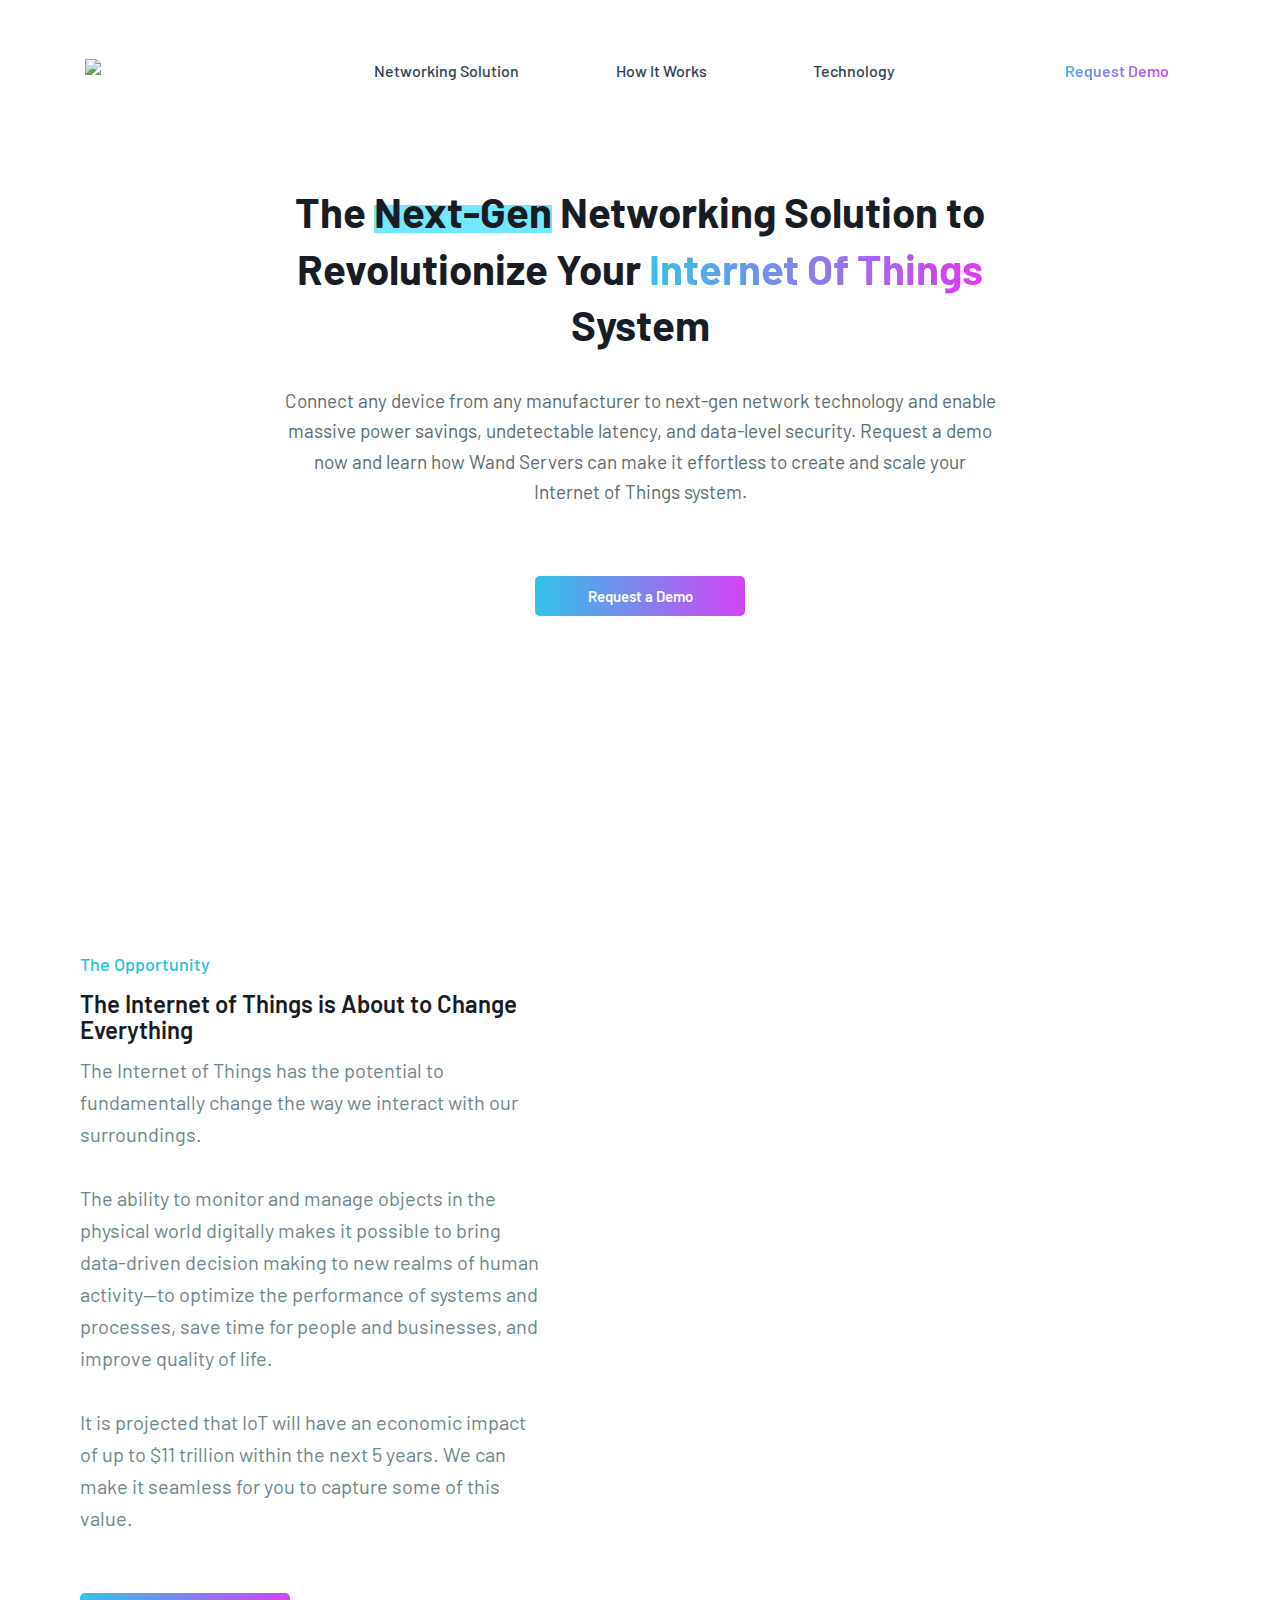
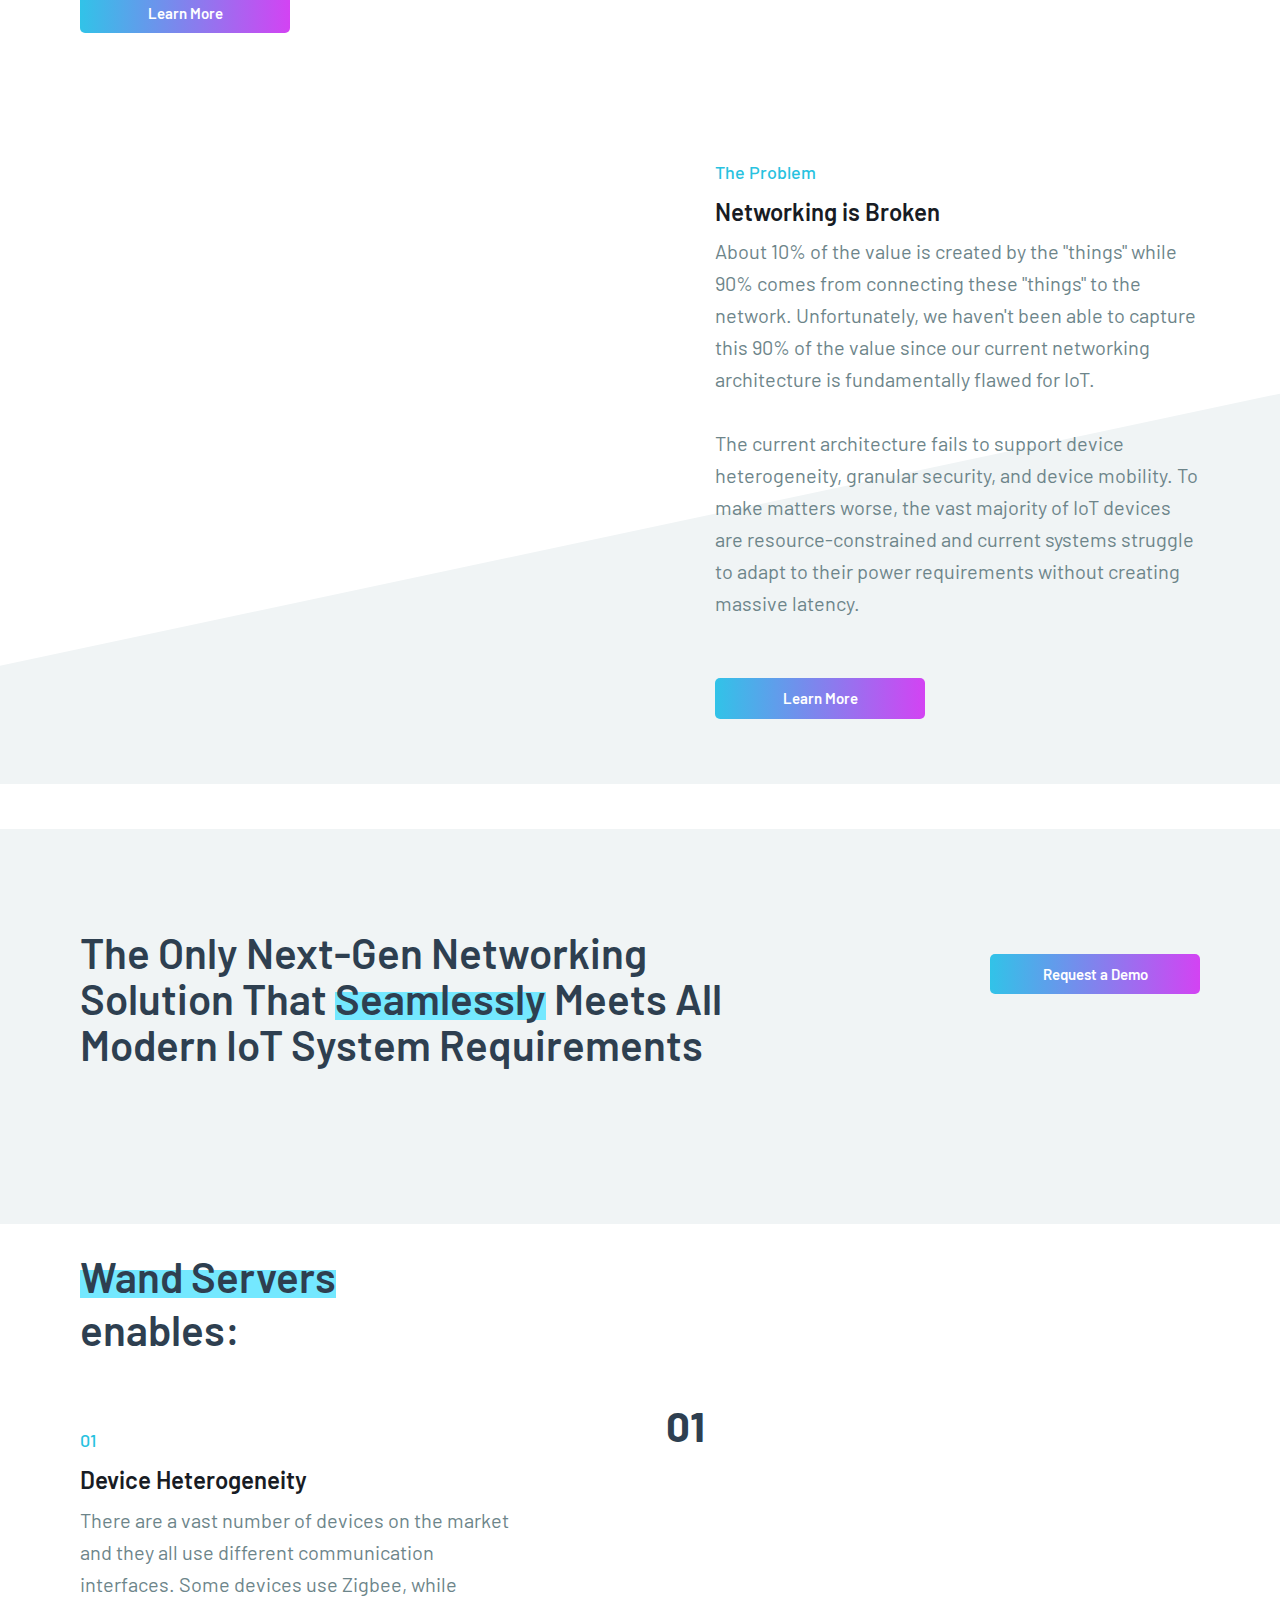
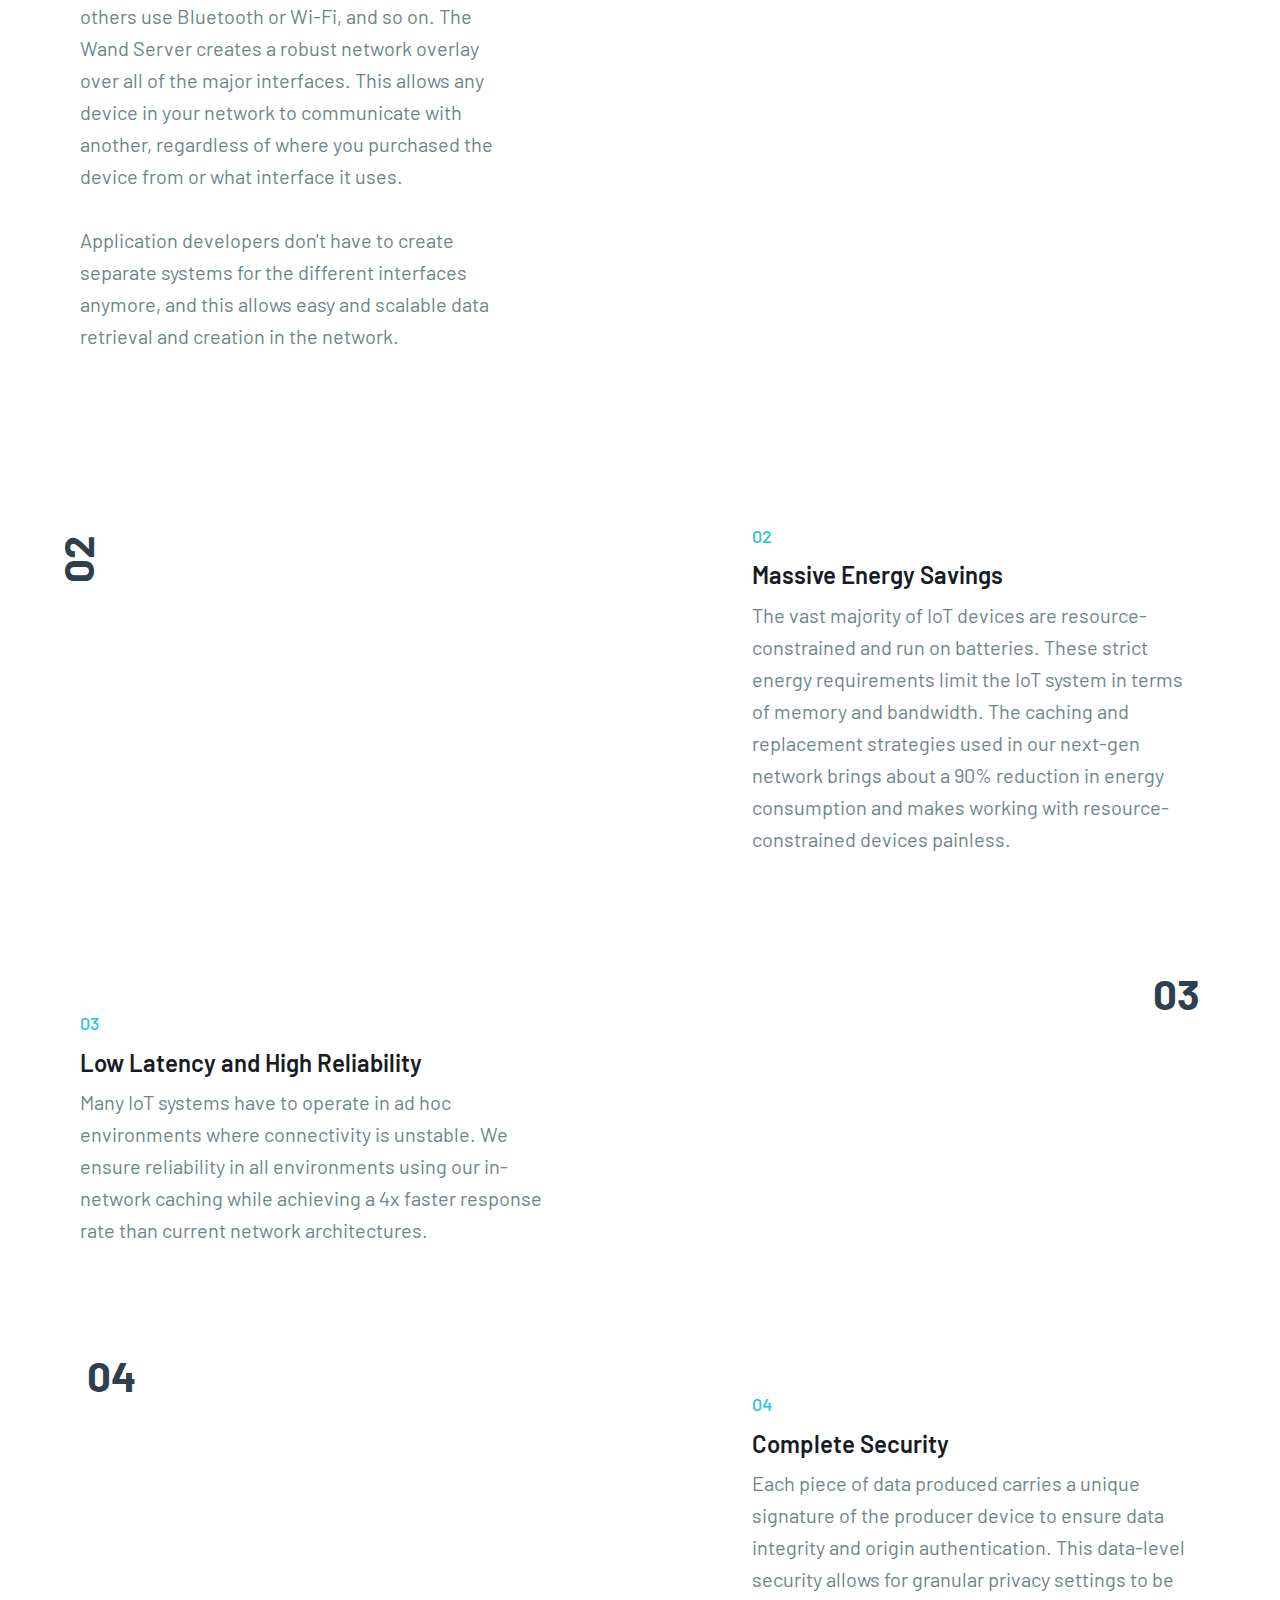
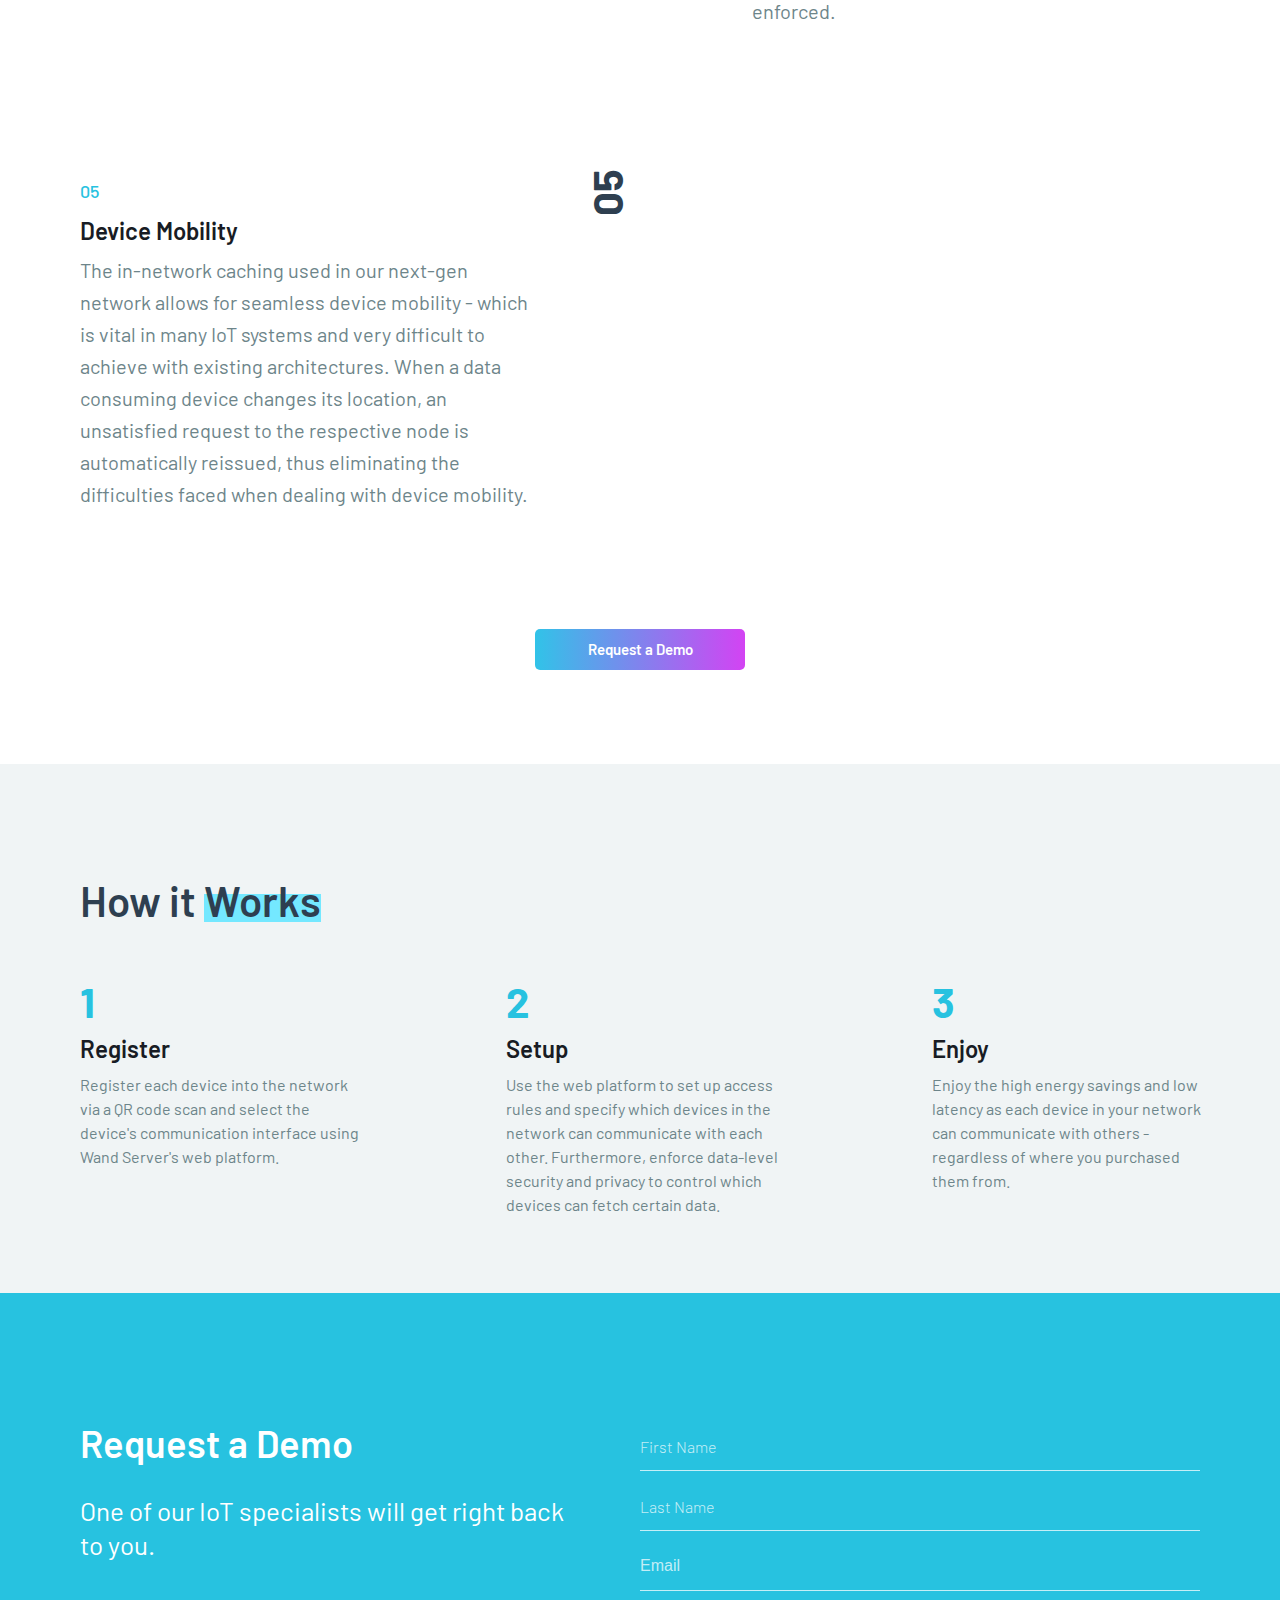
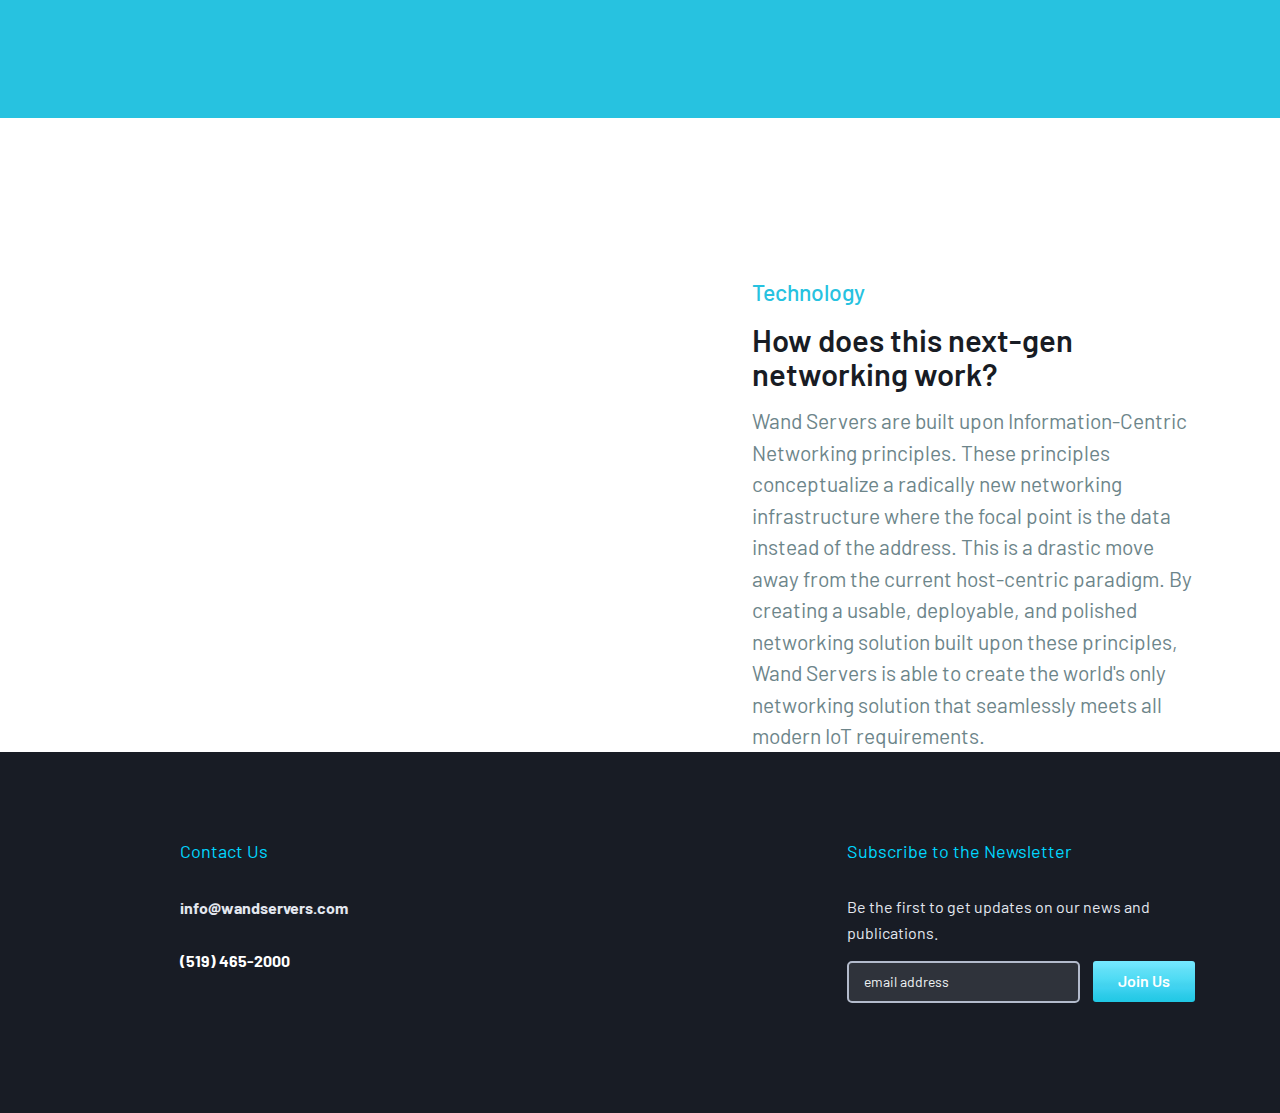
==== commit 1d10e1b1: "update footer" ====
--- a/public/index.html
+++ b/public/index.html
@@ -58,12 +58,13 @@
             <section class="banner">
                 <div class="container">
                     <h1 class="hero-text">
-                        End-to-end <strong>Internet of Things</strong> and Data Marketplace
-                        <span>Solution</span>
+                        The <strong>Next-Gen</strong> Networking Solution to Revolutionize Your <span>Internet of
+                            Things</span> System
                     </h1>
                     <p>
-                        WandServers is your one stop to setup your Internet of Things network and scale it based on your
-                        needs.
+                        Connect any device from any manufacturer to next-gen network technology and enable massive power
+                        savings, undetectable latency, and data-level security. Request a demo now and learn how Wand
+                        Servers can make it effortless to create and scale your Internet of Things system.
                     </p>
                     <div class="play-btn">
                         <div class="btn-wrap">
@@ -82,19 +83,27 @@
 
                     <div class="exchange-row">
                         <div class="macbook">
-                            <img class="show-desktop" src="assets/images/mac-lg.png" alt="" />
-                            <img class="hide-desktop" src="assets/images/mac-mb.png" alt="" />
+                            <img class="show-desktop" src="assets/images/4.gif"
+                                style="width: 60%; margin-left: 200px; margin-top: 100px;" alt="" />
+                            <img class="hide-desktop" src="assets/images/4.gif" style="margin-bottom: 110px;" alt="" />
 
                         </div>
                         <div class="exchange-info">
                             <span class="tiny-heading">The Opportunity</span>
-                            <h3>Internet of Things Future</h3>
-                            <p>
-                                The Internet of Things has the potential to fundamentally shift the way we interact with
-                                our surroundings. The ability to monitor and manage objects in the physical world
-                                electronically makes it possible to bring data-driven decision making to new realms of
-                                human activity—to optimize the performance of systems and processes, save time for
-                                people and businesses, and improve quality of life.
+                            <h3>The Internet of Things is About to Change Everything</h3>
+                            <p>
+                                The Internet of Things has the potential to fundamentally change the way we interact
+                                with our surroundings.
+                                <br />
+                                <br />
+                                The ability to monitor and manage objects in the physical world digitally makes it
+                                possible to bring data-driven decision making to new realms of human activity—to
+                                optimize the performance of systems and processes, save time for people and businesses,
+                                and improve quality of life.
+                                <br />
+                                <br />
+                                It is projected that IoT will have an economic impact of up to $11 trillion within the
+                                next 5 years. We can make it seamless for you to capture some of this value.
 
                             </p>
                             <div class="btn-wrap">
@@ -104,18 +113,22 @@
                     </div>
                     <div class="exchange-reverse">
                         <div class="macbook">
-                            <img src="assets/images/mac-lg2.png" alt="" />
+                            <img src="assets/images/wifi_dif.gif" style="margin-left: 130px; margin-top: 130px;"
+                                alt="" />
                         </div>
                         <div class="exchange-info">
                             <span class="tiny-heading">The Problem</span>
                             <h3>Networking is Broken</h3>
                             <p>
-                                Interoperability between IoT systems is critically important to capturing maximum value.
-                                Most IoT data are not used currently. For example, only 1 percent of data from an oil
-                                rig
-                                with 30,000 sensors is examined. The data that are used today are mostly for anomaly
-                                detection and control, not optimization and prediction, which provide the greatest
-                                value.
+                                About 10% of the value is created by the "things" while 90% comes from connecting these
+                                "things" to the network. Unfortunately, we haven't been able to capture this 90% of the
+                                value since our current networking architecture is fundamentally flawed for IoT.
+                                <br />
+                                <br />
+                                The current architecture fails to support device heterogeneity, granular security, and
+                                device mobility. To make matters worse, the vast majority of IoT devices are
+                                resource-constrained and current systems struggle to adapt to their power requirements
+                                without creating massive latency.
                             </p>
                             <div class="btn-wrap">
                                 <a class="btn-primary" href="#networking">Learn More</a>
@@ -128,9 +141,9 @@
             <section class="network-sec" style="margin-top: -15px;">
                 <div class="container">
                     <h2 style="width: 60%; display: inline-block;">
-                        The only complete <strong>End-to-end</strong>
-                        Internet of Things and Data
-                        Marketplace Solution </h2>
+                        The Only Next-Gen Networking Solution That <strong>Seamlessly</strong> Meets All Modern IoT
+                        System Requirements
+                    </h2>
                     <div class="btn-wrap" style="float: right;">
 
                         <a href="#contact" class="btn-primary">Request a Demo</a>
@@ -149,11 +162,16 @@
                             <span class="tiny-heading">01</span>
                             <h3>Device Heterogeneity</h3>
                             <p>
-                                With WandServers, you no longer have to worry about interfacing different communication
-                                technologies like Zigbee, Bluetooth, and Wi-Fi. Each device in your network can use
-                                various different protocols, and our system automatically handles the conversions.
-                                Applications can easily fetch and create data in the network which enables scalable and
-                                easy data retrieval.
+                                There are a vast number of devices on the market and they all use different
+                                communication interfaces. Some devices use Zigbee, while others use Bluetooth or Wi-Fi,
+                                and so on. The Wand Server creates a robust network overlay over all of the major
+                                interfaces. This allows any device in your network to communicate with another,
+                                regardless of where you purchased the device from or what interface it uses.
+                                <br />
+                                <br />
+                                Application developers don't have to create separate systems for the different
+                                interfaces anymore, and this allows easy and scalable data retrieval and creation in the
+                                network.
                             </p>
                         </div>
                         <div class="analysis-img">
@@ -167,10 +185,11 @@
                             <span class="tiny-heading">02</span>
                             <h3>Massive Energy Savings</h3>
                             <p>
-                                The typical constraints of IoT systems in terms of memory constraints and link layer
-                                packet size limitations, demand a deployment directly on top of the link layer.
-                                WandServer's caching and replacement strategies bring about a 90%
-                                reduction in energy consumption.
+                                The vast majority of IoT devices are resource-constrained and run on batteries. These
+                                strict energy requirements limit the IoT system in terms of memory and bandwidth. The
+                                caching and replacement strategies used in our next-gen network brings about a 90%
+                                reduction in energy consumption and makes working with resource-constrained devices
+                                painless.
                             </p>
                         </div>
                         <div class="analysis-img">
@@ -184,9 +203,9 @@
                             <span class="tiny-heading">03</span>
                             <h3>Low Latency and High Reliability</h3>
                             <p>
-                                The file transfer time in WandServer's network technology is half that of our
-                                competition. Our system makes sure your content is available even under intermitten
-                                connecivity with a 4x faster response rate.
+                                Many IoT systems have to operate in ad hoc environments where connectivity is unstable.
+                                We ensure reliability in all environments using our in-network caching while achieving a
+                                4x faster response rate than current network architectures.
                             </p>
                         </div>
                         <div class="analysis-img">
@@ -199,9 +218,9 @@
                             <span class="tiny-heading">04</span>
                             <h3>Complete Security</h3>
                             <p>
-                                One of the things that makes WandServers unique is our complete security system. Each
-                                data packet carries a signature of its producer to ensures the data integrity and origin
-                                authentication.
+                                Each piece of data produced carries a unique signature of the producer device to ensure
+                                data integrity and origin authentication. This data-level security allows for granular
+                                privacy settings to be enforced.
                             </p>
                         </div>
                         <div class="analysis-img">
@@ -214,9 +233,11 @@
                             <span class="tiny-heading">05</span>
                             <h3>Device Mobility</h3>
                             <p>
-                                WandServer's networking system is location indepedent thus solving the mobilty issue of
-                                Internet of Things. When a consume changes their location, our algorithms automatically
-                                reissue the unsatisfied request to the respective node.
+                                The in-network caching used in our next-gen network allows for seamless device mobility
+                                - which is vital in many IoT systems and very difficult to achieve with existing
+                                architectures. When a data consuming device changes its location, an unsatisfied request
+                                to the respective node is automatically reissued, thus eliminating the difficulties
+                                faced when dealing with device mobility.
                             </p>
                         </div>
                         <div class="analysis-img">
@@ -240,44 +261,33 @@
                     <h2>How it <strong>Works</strong></h2>
                     <ul>
                         <li>
-                            <span class="tiny-heading">20% - 50%</span>
-                            <h3>Increase in Enrollment</h3>
-                            <p>
-                                Mendel helps the RC increase the number of patients
-                                correctly identified as potentially eligible for a
-                                trial over standard practices.
+                            <span class="tiny-heading">1</span>
+                            <h3>Register</h3>
+                            <p>
+                                Register each device into the network via a QR code scan and select the device's
+                                communication interface using Wand Server's web platform.
                             </p>
                         </li>
                         <li>
-                            <span class="tiny-heading">9 mins</span>
-                            <h3>Ascertain Potential Eligibility</h3>
-                            <p>
-                                An average of 19 days for breast and 263 days for
-                                lung cancer patients elapse between actual patient
-                                eligibility and identification with standard
-                                pre-screening practices. Using Mendel, ascertaining
-                                of potential eligibility took 9 minutes.
+                            <span class="tiny-heading">2</span>
+                            <h3>Setup</h3>
+                            <p>
+                                Use the web platform to set up access rules and specify which devices in the network can
+                                communicate with each other. Furthermore, enforce data-level security and privacy to
+                                control which devices can fetch certain data.
+                            </p>
+                        </li>
+                        <li style="margin-right: 47px;">
+                            <span class="tiny-heading">3</span>
+                            <h3>Enjoy</h3>
+                            <p>
+                                Enjoy the high energy savings and low latency as each device in your network can
+                                communicate with others - regardless of where you purchased them from.
                             </p>
                         </li>
                         <li>
-                            <span class="tiny-heading">0</span>
-                            <h3>Missed Recruitment
-                                <br />
-                                Targets for Clinical Trials</h3>
-                            <p>
-                                No patients correctly identified by
-                                standard practices were missed by Mendel.
-                            </p>
-                        </li>
-                        <li>
-                            <p>
-                                <strong>Source: </strong> *Findings are based on a
-                                <br />
-                                recent
-                                <a data-fancybox href="javascript:;" data-src="#salesForm" data-pop-type="rws">
-
-                                    real-world study
-                                </a>
+                            <p>
+
                             </p>
                         </li>
                     </ul>
@@ -290,10 +300,10 @@
                 <div class="container">
                     <div class="col">
                         <h3>
-                            Hi. Still have questions?
+                            Request a Demo
                         </h3>
                         <p>
-                            Contact us and one of our IoT specialists will call you back
+                            One of our IoT specialists will get right back to you.
                         </p>
                     </div>
                     <div class="col">
@@ -325,17 +335,19 @@
                 <div class="container clearfix">
                     <div class="brain-intro">
                         <span class="tiny-heading">Technology</span>
-                        <h3>How does this breakthrough networking work?</h3>
+                        <h3>How does this next-gen networking work?</h3>
                         <p>
-                            WandServers are build upon Named Data Networking (NDN). The Named Data Networking (NDN)
-                            project aims to develop a new Internet architecture that can capitalize on strengths — and
-                            address weaknesses — of the Internet’s current host-based, point-to-point communication
-                            architecture in order to naturally accommodate emerging patterns of communication.
+                            Wand Servers are built upon Information-Centric Networking principles. These principles
+                            conceptualize a radically new networking infrastructure where the focal point is the data
+                            instead of the address. This is a drastic move away from the current host-centric paradigm.
+                            By creating a usable, deployable, and polished networking solution built upon these
+                            principles, Wand Servers is able to create the world's only networking solution that
+                            seamlessly meets all modern IoT requirements.
                         </p>
                     </div>
                     <div class="brain-img">
                         <figure>
-                            <img src="assets/images/brain-lady.png" alt="" />
+                            <img src="assets/images/ez.gif" alt="" />
                         </figure>
 
                     </div>
@@ -383,39 +395,44 @@
 
 
                             <div class="contact-wrap">
+                                <!-- <h6>Contact Us</h6>
+                                <ul>
+                                    <li>
+                                        <span>info@wandservers.com</span><a class="email" href="mailto:"></a>
+                                    </li>
+
+                                </ul> -->
+                            </div>
+                        </div>
+
+                        <div class="office-wrap">
+                            <div class="office-cont">
                                 <h6>Contact Us</h6>
                                 <ul>
                                     <li>
-                                        <span>general</span><a class="email" href="mailto:"></a>
-                                    </li>
-                                    <li>
-                                        <span>investors</span><a class="email" href="mailto:"></a>
-                                    </li>
-                                    <li>
-                                        <span>media</span><a class="email" href="mailto:"></a>
-                                    </li>
+                                        <span>info@wandservers.com</span><a class="email" href="mailto:"></a>
+                                    </li>
+                                    <li>
+                                        <a class="tel" href="tel:5194652000">(519) 465-2000</a>
+                                    </li>
+
                                 </ul>
-                            </div>
-                        </div>
-
-                        <div class="office-wrap">
-                            <div class="office-cont">
-                                <h6>Our Office</h6>
+                                <!-- <h6>Our Office</h6>
                                 <ul>
                                     <li>
                                         <address class="adr">
-                                            333 W San Carlos St.<br /> Suite 600
+                                            330 Phillip St <br />N2L 3W9
                                             <br />
-                                            San Jose, CA 95110, USA
+                                            Waterloo, Ontario Canada
                                         </address>
                                     </li>
                                     <li>
                                         <a class="tel" href="tel:8776209080">(877) 620-9080</a>
                                     </li>
-                                </ul>
+                                </ul> -->
                             </div>
                             <ul class="social-icons">
-                                <li>
+                                <!-- <li>
                                     <a target="_blank" href="https://www.linkedin.com/company/Wand Servers-health/">
                                         <img src="assets/images/linkedin.svg" alt="linkedin" />
                                     </a>
@@ -429,7 +446,7 @@
                                     <a target="_blank" href="https://twitter.com/Wand Servers_ai_">
                                         <img src="assets/images/twitter.svg" alt="twitter" />
                                     </a>
-                                </li>
+                                </li> -->
                             </ul>
                         </div>
                     </div>
--- a/public/assets/css/main.css
+++ b/public/assets/css/main.css
@@ -1487,9 +1487,9 @@
   margin-bottom: 12px;
 }
 
-.contact-wrap li span {
+.office-wrap li span {
   font-weight: 700;
-  text-transform: capitalize;
+  /* text-transform: capitalize; */
   display: inline-block;
   width: 88px;
 }
@@ -1759,13 +1759,13 @@
 }
 
 .exchange-reverse {
-  margin-bottom: 0px;
+  margin-bottom: 100px;
 }
 
 .exchange-reverse .macbook {
   float: left;
-  width: 75%;
-  margin: 0 0 0 -237px;
+  width: 60%;
+  margin: -60px 0 0 -55px;
 }
 
 .exchange-reverse .exchange-info {
@@ -2108,13 +2108,14 @@
 }
 
 .mendal-number ul {
-  width: 960px;
+  display: inline-flex;
+  width: 1750px;
 }
 
 .mendal-number li {
   float: left;
-  width: 50%;
-  padding-right: 12%;
+  width: 60%;
+  padding-right: 8%;
   min-height: 170px;
   margin: 55px 0 7px;
 }
@@ -4932,7 +4933,7 @@
 
   .exchange-reverse .macbook {
     width: 104%;
-    margin: 0 0 0 -52px;
+    margin: 0 0 0 -12px;
   }
 
   .exchange-reverse .exchange-info {
